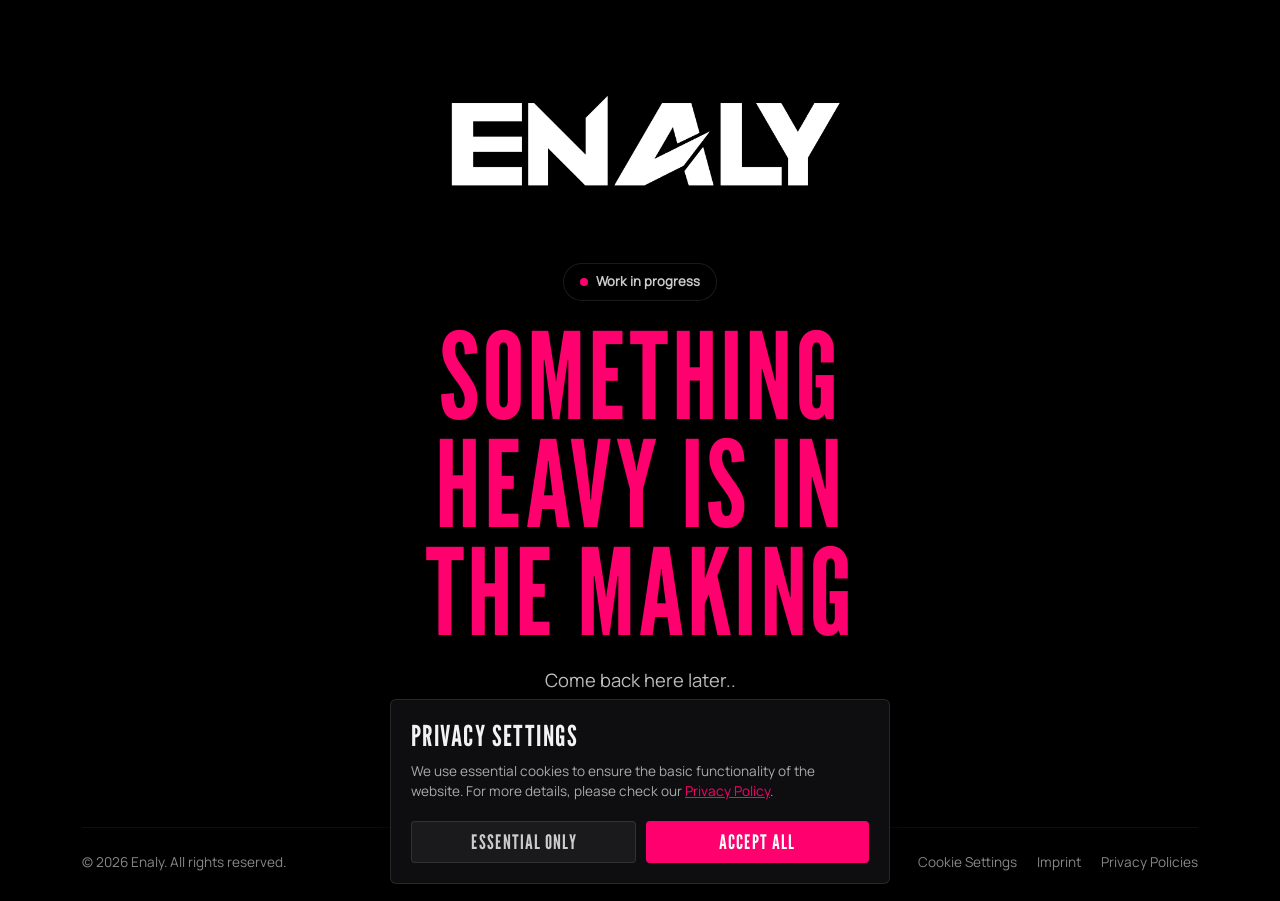
==== index.html @ 8e314418 "Add files via upload" ====
<!DOCTYPE html>
<html lang="en">
<head>
  <meta charset="UTF-8"/>
  <meta name="viewport" content="width=device-width, initial-scale=1.0, viewport-fit=cover"/>
  <title>Work in Progress · Enaly</title>
  <meta name="description" content="Official Website of Enaly. Drum & Bass DJ from Germany. Something heavy is in the making." />
  <meta name="robots" content="index, follow">
  <meta name="theme-color" content="#000000">

  <!-- Favicon (white lightning) -->
  <link rel="icon" href="data:image/svg+xml,<svg xmlns=%22http://www.w3.org/2000/svg%22 viewBox=%220 0 100 100%22><polygon points=%2260,0 15,55 45,55 35,100 85,45 55,45%22 fill=%22%23ffffff%22/></svg>">

  <!-- Open Graph & social previews -->
  <meta property="og:title" content="Enaly · Drum & Bass DJ" />
  <meta property="og:description" content="Something heavy is in the making." />
  <meta property="og:url" content="https://enaly.de" />
  <meta property="og:image" content="https://enaly.de/assets/about.jpg" />
  <meta property="og:type" content="website" />
  <meta property="og:site_name" content="Enaly" />
  <meta name="twitter:card" content="summary_large_image">

  <link rel="preload" href="fonts/league-gothic-v13-latin-regular.woff2" as="font" type="font/woff2" crossorigin>
  <link rel="preload" href="fonts/manrope-v20-latin-regular.woff2" as="font" type="font/woff2" crossorigin>

  <!-- Self-contained on purpose: works on PROD without css/enaly.css or js/site.js -->
  <style>
    @font-face { font-family: 'League Gothic'; font-style: normal; font-weight: 400; font-display: swap; src: url('fonts/league-gothic-v13-latin-regular.woff2') format('woff2'); }
    @font-face { font-family: 'Manrope'; font-style: normal; font-weight: 400; font-display: swap; src: url('fonts/manrope-v20-latin-regular.woff2') format('woff2'); }

    :root {
      --bg-primary: #000000;
      --bg-surface: #1A1A1A;
      --text-primary: #FFFFFF;
      --text-secondary: #888888;
      --text-muted: #CCCCCC;
      --pink: #FF006E;
      --glass-border: rgba(255, 255, 255, 0.10);
      --hairline: rgba(255, 255, 255, 0.06);
      --radius-pill: 9999px;
      --transition-fast: 200ms ease;
      --font-display: 'League Gothic', 'Arial Narrow', sans-serif;
      --font-body: 'Manrope', system-ui, sans-serif;
      --gutter: clamp(1rem, 4vw, 2rem);
    }

    *, *::before, *::after { box-sizing: border-box; margin: 0; padding: 0; }

    html { background: var(--bg-primary); -webkit-text-size-adjust: 100%; }
    body {
      min-height: 100svh;
      display: flex;
      flex-direction: column;
      background: var(--bg-primary);
      color: var(--text-primary);
      font-family: var(--font-body);
      line-height: 1.65;
      overflow-x: hidden;
      -webkit-font-smoothing: antialiased;
    }
    ::selection { background: var(--pink); color: #fff; }
    :focus-visible { outline: 2px solid var(--pink); outline-offset: 3px; border-radius: 6px; }

    /* Ambient glow, slowly breathing */
    .ambient {
      position: fixed;
      inset: 0;
      z-index: -1;
      pointer-events: none;
      background:
        radial-gradient(55vw 45vw at 50% 42%, rgba(255, 0, 110, 0.16), transparent 62%),
        radial-gradient(60vw 40vw at 100% 0%, rgba(255, 0, 110, 0.06), transparent 60%),
        var(--bg-primary);
      animation: breathe 7s ease-in-out infinite;
    }
    @keyframes breathe {
      0%, 100% { opacity: 0.75; }
      50% { opacity: 1; }
    }

    /* ---------- Main ---------- */
    .wip {
      flex: 1;
      display: grid;
      place-items: center;
      padding: clamp(3rem, 10vh, 6rem) var(--gutter) 2rem;
      text-align: center;
    }
    .wip-inner {
      display: flex;
      flex-direction: column;
      align-items: center;
      max-width: 820px;
    }

    .logo-img {
      width: clamp(200px, 42vw, 440px);
      height: auto;
      filter: brightness(0) invert(1);
      margin-bottom: clamp(2.5rem, 7vh, 4rem);
      animation: rise 1000ms 100ms cubic-bezier(.2,.7,.2,1) both;
    }

    .status {
      display: inline-flex;
      align-items: center;
      gap: 0.55rem;
      margin-bottom: 1.25rem;
      padding: 0.45rem 0.95rem;
      border-radius: var(--radius-pill);
      border: 1px solid var(--glass-border);
      background: rgba(0, 0, 0, 0.55);
      backdrop-filter: blur(12px);
      -webkit-backdrop-filter: blur(12px);
      font-size: 0.82rem;
      font-weight: 600;
      color: var(--text-muted);
      animation: rise 900ms 300ms cubic-bezier(.2,.7,.2,1) both;
    }
    .status .pulse {
      width: 8px; height: 8px; border-radius: 50%;
      background: var(--pink);
      animation: pulse 2s infinite;
    }

    h1 {
      font-family: var(--font-display);
      font-weight: 400;
      font-size: clamp(3.2rem, 10vw, 7.5rem);
      line-height: 0.9;
      letter-spacing: 0.02em;
      text-transform: uppercase;
      color: var(--pink);
      max-width: 12ch;
      animation: rise 1000ms 400ms cubic-bezier(.2,.7,.2,1) both;
    }

    .wip p {
      margin-top: 1.25rem;
      font-size: clamp(1rem, 1.6vw, 1.15rem);
      color: var(--text-muted);
      animation: rise 900ms 550ms cubic-bezier(.2,.7,.2,1) both;
    }

    .socials {
      display: flex;
      flex-wrap: wrap;
      justify-content: center;
      gap: 0.6rem;
      margin-top: clamp(2.25rem, 6vh, 3.25rem);
      animation: rise 900ms 700ms cubic-bezier(.2,.7,.2,1) both;
    }
    .social-icon-link {
      width: 48px;
      height: 48px;
      display: inline-flex;
      align-items: center;
      justify-content: center;
      border-radius: 50%;
      border: 1px solid var(--glass-border);
      background: rgba(255, 255, 255, 0.03);
      color: var(--text-primary);
      cursor: pointer;
      transition: color var(--transition-fast), border-color var(--transition-fast), background var(--transition-fast), transform var(--transition-fast);
    }
    .social-icon-link svg { width: 19px; height: 19px; fill: currentColor; }
    .social-icon-link:hover {
      color: #fff;
      background: var(--pink);
      border-color: var(--pink);
      transform: translateY(-2px);
    }

    @keyframes rise {
      from { opacity: 0; transform: translateY(20px); }
      to { opacity: 1; transform: none; }
    }
    @keyframes pulse {
      0% { box-shadow: 0 0 0 0 rgba(255, 0, 110, 0.6); }
      70% { box-shadow: 0 0 0 10px rgba(255, 0, 110, 0); }
      100% { box-shadow: 0 0 0 0 rgba(255, 0, 110, 0); }
    }

    /* ---------- Footer ---------- */
    .site-footer {
      width: 100%;
      max-width: 1180px;
      margin: 0 auto;
      padding: 0 var(--gutter) 1.5rem;
    }
    .footer-bottom {
      display: flex;
      align-items: center;
      justify-content: space-between;
      gap: 1rem;
      flex-wrap: wrap;
      padding-top: 1.25rem;
      border-top: 1px solid var(--hairline);
      font-size: 0.85rem;
      line-height: 1.5;
      color: var(--text-secondary);
    }
    .footer-legal { display: flex; align-items: center; gap: 0.35rem 1.25rem; flex-wrap: wrap; list-style: none; }
    .footer-legal li { display: flex; align-items: center; }
    .footer-legal a {
      display: inline-flex;
      align-items: center;
      padding: 0.25rem 0;
      font-size: 0.85rem;
      line-height: 1.5;
      color: var(--text-secondary);
      text-decoration: none;
      cursor: pointer;
      transition: color var(--transition-fast);
    }
    .footer-legal a:hover { color: var(--pink); }

    @media (max-width: 640px) {
      .footer-bottom { flex-direction: column; text-align: center; }
      .footer-legal { justify-content: center; }
    }

    @media (prefers-reduced-motion: reduce) {
      *, *::before, *::after { animation: none !important; transition-duration: 0.01ms !important; }
    }
  </style>
</head>
<body>
  <div class="ambient" aria-hidden="true"></div>

  <main class="wip">
    <div class="wip-inner">
      <img src="assets/logo.png" alt="Enaly Logo" class="logo-img">

      <span class="status"><span class="pulse" aria-hidden="true"></span>Work in progress</span>
      <h1>Something heavy is in the making</h1>
      <p>Come back here later..</p>

      <nav class="socials" aria-label="Social media">
            <a href="https://www.instagram.com/enaly" target="_blank" rel="noopener noreferrer" class="social-icon-link" aria-label="Instagram">
              <svg viewBox="0 0 24 24" aria-hidden="true"><path d="M12 2.163c3.204 0 3.584.012 4.85.07 3.252.148 4.771 1.691 4.919 4.919.058 1.265.069 1.645.069 4.849 0 3.205-.012 3.584-.069 4.849-.149 3.225-1.664 4.771-4.919 4.919-1.266.058-1.644.07-4.85.07-3.204 0-3.584-.012-4.849-.07-3.26-.149-4.771-1.699-4.919-4.92-.058-1.265-.07-1.644-.07-4.849 0-3.204.013-3.583.07-4.849.149-3.227 1.664-4.771 4.919-4.919 1.266-.067 1.645-.069 4.849-.069zm0-2.163c-3.259 0-3.667.014-4.947.072-4.358.2-6.78 2.618-6.98 6.98-.059 1.281-.073 1.689-.073 4.948 0 3.259.014 3.668.072 4.948.2 4.358 2.618 6.78 6.98 6.98 1.281.058 1.689.072 4.948.072 3.259 0 3.668-.014 4.948-.072 4.354-.2 6.782-2.618 6.979-6.98.059-1.28.073-1.689.073-4.948 0-3.259-.014-3.667-.072-4.947-.196-4.354-2.617-6.78-6.979-6.98-1.281-.059-1.69-.073-4.949-.073zm0 5.838c-3.403 0-6.162 2.759-6.162 6.162s2.759 6.163 6.162 6.163 6.162-2.759 6.162-6.163c0-3.403-2.759-6.162-6.162-6.162zm0 10.162c-2.209 0-4-1.79-4-4 0-2.209 1.791-4 4-4s4 1.791 4 4c0 2.21-1.791 4-4 4zm6.406-11.845c-.796 0-1.441.645-1.441 1.44s.645 1.44 1.441 1.44c.795 0 1.439-.645 1.439-1.44s-.644-1.44-1.439-1.44z"/></svg>
            </a>
            <a href="https://www.soundcloud.com/enaly_dnb" target="_blank" rel="noopener noreferrer" class="social-icon-link" aria-label="SoundCloud">
              <svg viewBox="0 0 24 24" aria-hidden="true"><path d="M23.999 14.165c-.052 1.796-1.612 3.169-3.4 3.169h-8.18a.68.68 0 0 1-.675-.683V7.862a.747.747 0 0 1 .452-.724s.75-.513 2.333-.513a5.364 5.364 0 0 1 2.763.755 5.433 5.433 0 0 1 2.57 3.54c.282-.08.574-.121.868-.12.884 0 1.73.358 2.347.992s.948 1.49.922 2.373ZM10.721 8.421c.247 2.98.427 5.697 0 8.672a.264.264 0 0 1-.53 0c-.395-2.946-.22-5.718 0-8.672a.264.264 0 0 1 .53 0ZM9.072 9.448c.285 2.659.37 4.986-.006 7.655a.277.277 0 0 1-.55 0c-.331-2.63-.256-5.02 0-7.655a.277.277 0 0 1 .556 0Zm-1.663-.257c.27 2.726.39 5.171 0 7.904a.266.266 0 0 1-.532 0c-.38-2.69-.257-5.21 0-7.904a.266.266 0 0 1 .532 0Zm-1.647.77a26.108 26.108 0 0 1-.008 7.147.272.272 0 0 1-.542 0 27.955 27.955 0 0 1 0-7.147.275.275 0 0 1 .55 0Zm-1.67 1.769c.421 1.865.228 3.5-.029 5.388a.257.257 0 0 1-.514 0c-.21-1.858-.398-3.549 0-5.389a.272.272 0 0 1 .543 0Zm-1.655-.273c.388 1.897.26 3.508-.01 5.412-.026.28-.514.283-.54 0-.244-1.878-.347-3.54-.01-5.412a.283.283 0 0 1 .56 0Zm-1.668.911c.4 1.268.257 2.292-.026 3.572a.257.257 0 0 1-.514 0c-.241-1.262-.354-2.312-.023-3.572a.283.283 0 0 1 .563 0Z"/></svg>
            </a>
            <a href="https://www.tiktok.com/@enaly.dnb" target="_blank" rel="noopener noreferrer" class="social-icon-link" aria-label="TikTok">
              <svg viewBox="0 0 24 24" aria-hidden="true"><path d="M12.525.02c1.31-.02 2.61-.01 3.91-.02.08 1.53.63 3.09 1.75 4.17 1.12 1.11 2.7 1.62 4.24 1.79v4.03c-1.44-.05-2.89-.35-4.2-.97-.57-.26-1.1-.59-1.62-.93-.01 2.92.01 5.84-.02 8.75-.08 1.4-.54 2.79-1.35 3.94-1.31 1.92-3.58 3.17-5.91 3.21-1.43.08-2.86-.31-4.08-1.03-2.02-1.19-3.44-3.37-3.65-5.71-.02-.5-.03-1-.01-1.49.18-1.9 1.12-3.72 2.58-4.96 1.66-1.44 3.98-2.13 6.15-1.72.02 1.48-.04 2.96-.04 4.44-.99-.32-2.15-.23-3.02.37-.82.57-1.31 1.56-1.28 2.56.02.82.43 1.61 1.11 2.08.82.58 1.92.73 2.87.42.92-.29 1.67-.99 1.98-1.91.13-.42.18-.87.18-1.31-.02-3.7-.01-7.4-.01-11.1z"/></svg>
            </a>
            <a href="https://www.youtube.com/@enalymusic" target="_blank" rel="noopener noreferrer" class="social-icon-link" aria-label="YouTube">
              <svg viewBox="0 0 24 24" aria-hidden="true"><path d="M23.498 6.186a3.016 3.016 0 0 0-2.122-2.136C19.505 3.545 12 3.545 12 3.545s-7.505 0-9.377.505A3.017 3.017 0 0 0 .502 6.186C0 8.07 0 12 0 12s0 3.93.502 5.814a3.016 3.016 0 0 0 2.122 2.136c1.871.505 9.376.505 9.376.505s7.505 0 9.377-.505a3.015 3.015 0 0 0 2.122-2.136C24 15.93 24 12 24 12s0-3.93-.502-5.814zM9.545 15.568V8.432L15.818 12l-6.273 3.568z"/></svg>
            </a>
            <a href="https://www.facebook.com/enalydnb" target="_blank" rel="noopener noreferrer" class="social-icon-link" aria-label="Facebook">
              <svg viewBox="0 0 24 24" aria-hidden="true"><path d="M24 12.073c0-6.627-5.373-12-12-12s-12 5.373-12 12c0 5.99 4.388 10.954 10.125 11.854v-8.385H7.078v-3.47h3.047V9.43c0-3.007 1.792-4.669 4.533-4.669 1.312 0 2.686.235 2.686.235v2.953H15.83c-1.491 0-1.956.925-1.956 1.874v2.25h3.328l-.532 3.47h-2.796v8.385C19.612 23.027 24 18.062 24 12.073z"/></svg>
            </a>
          </nav>
    </div>
  </main>

  <footer class="site-footer">
    <div class="footer-bottom">
      <p>© 2026 Enaly. All rights reserved.</p>
      <ul class="footer-legal">
        <li><a href="#" role="button" data-cookie-settings>Cookie Settings</a></li>
        <li><a href="imprint">Imprint</a></li>
        <li><a href="privacy-policies">Privacy Policies</a></li>
      </ul>
    </div>
  </footer>

  <script src="js/cookie-banner.js"></script>
  <script>
    // Cookie settings link (reopens the consent banner)
    document.querySelector('[data-cookie-settings]').addEventListener('click', function (e) {
      e.preventDefault();
      if (window.reopenCookieBanner) window.reopenCookieBanner();
    });
  </script>
</body>
</html>
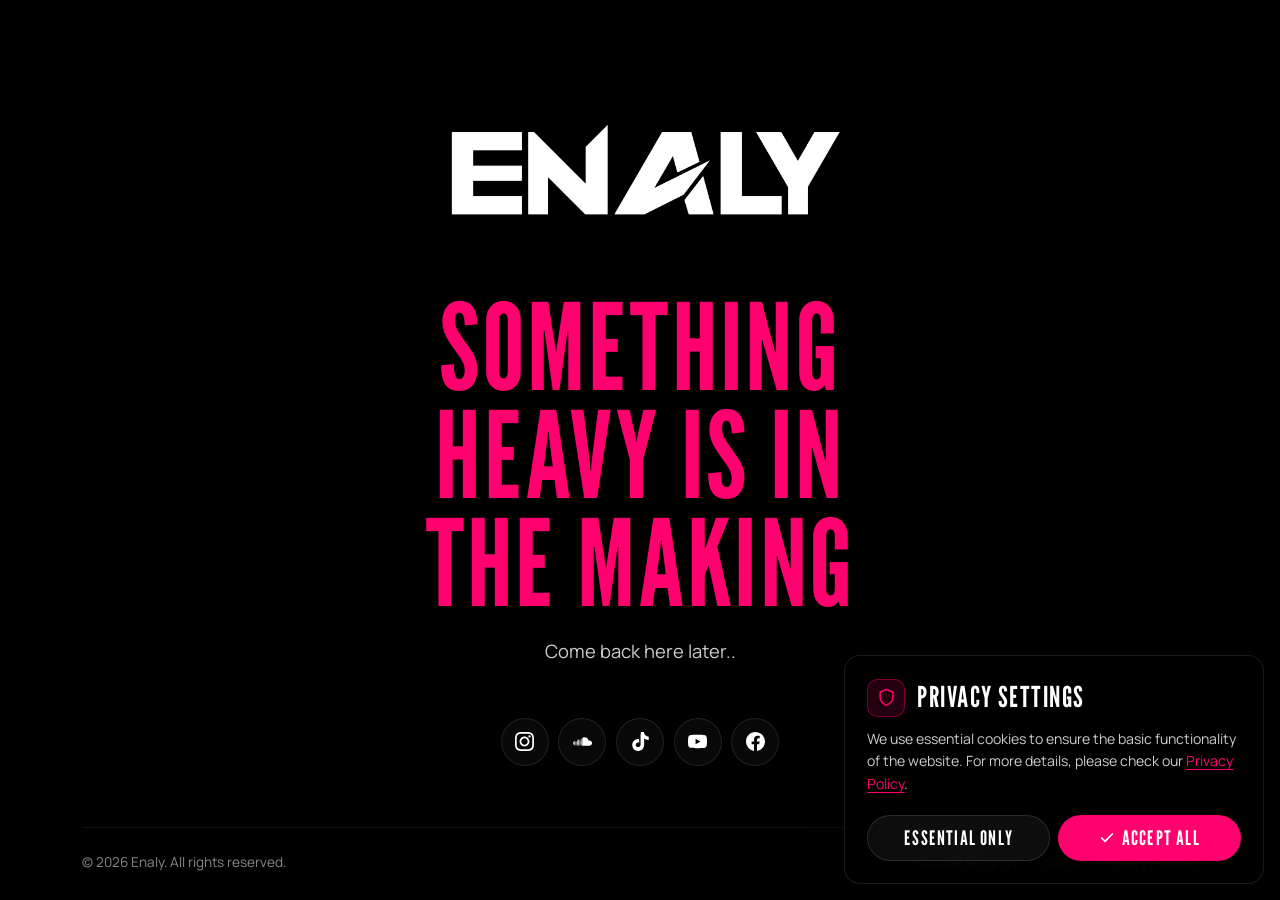
==== commit 018b9e5d: "Update index.html" ====
--- a/index.html
+++ b/index.html
@@ -232,7 +232,6 @@
     <div class="wip-inner">
       <img src="assets/logo.png" alt="Enaly Logo" class="logo-img">
 
-      <span class="status"><span class="pulse" aria-hidden="true"></span>Work in progress</span>
       <h1>Something heavy is in the making</h1>
       <p>Come back here later..</p>
 
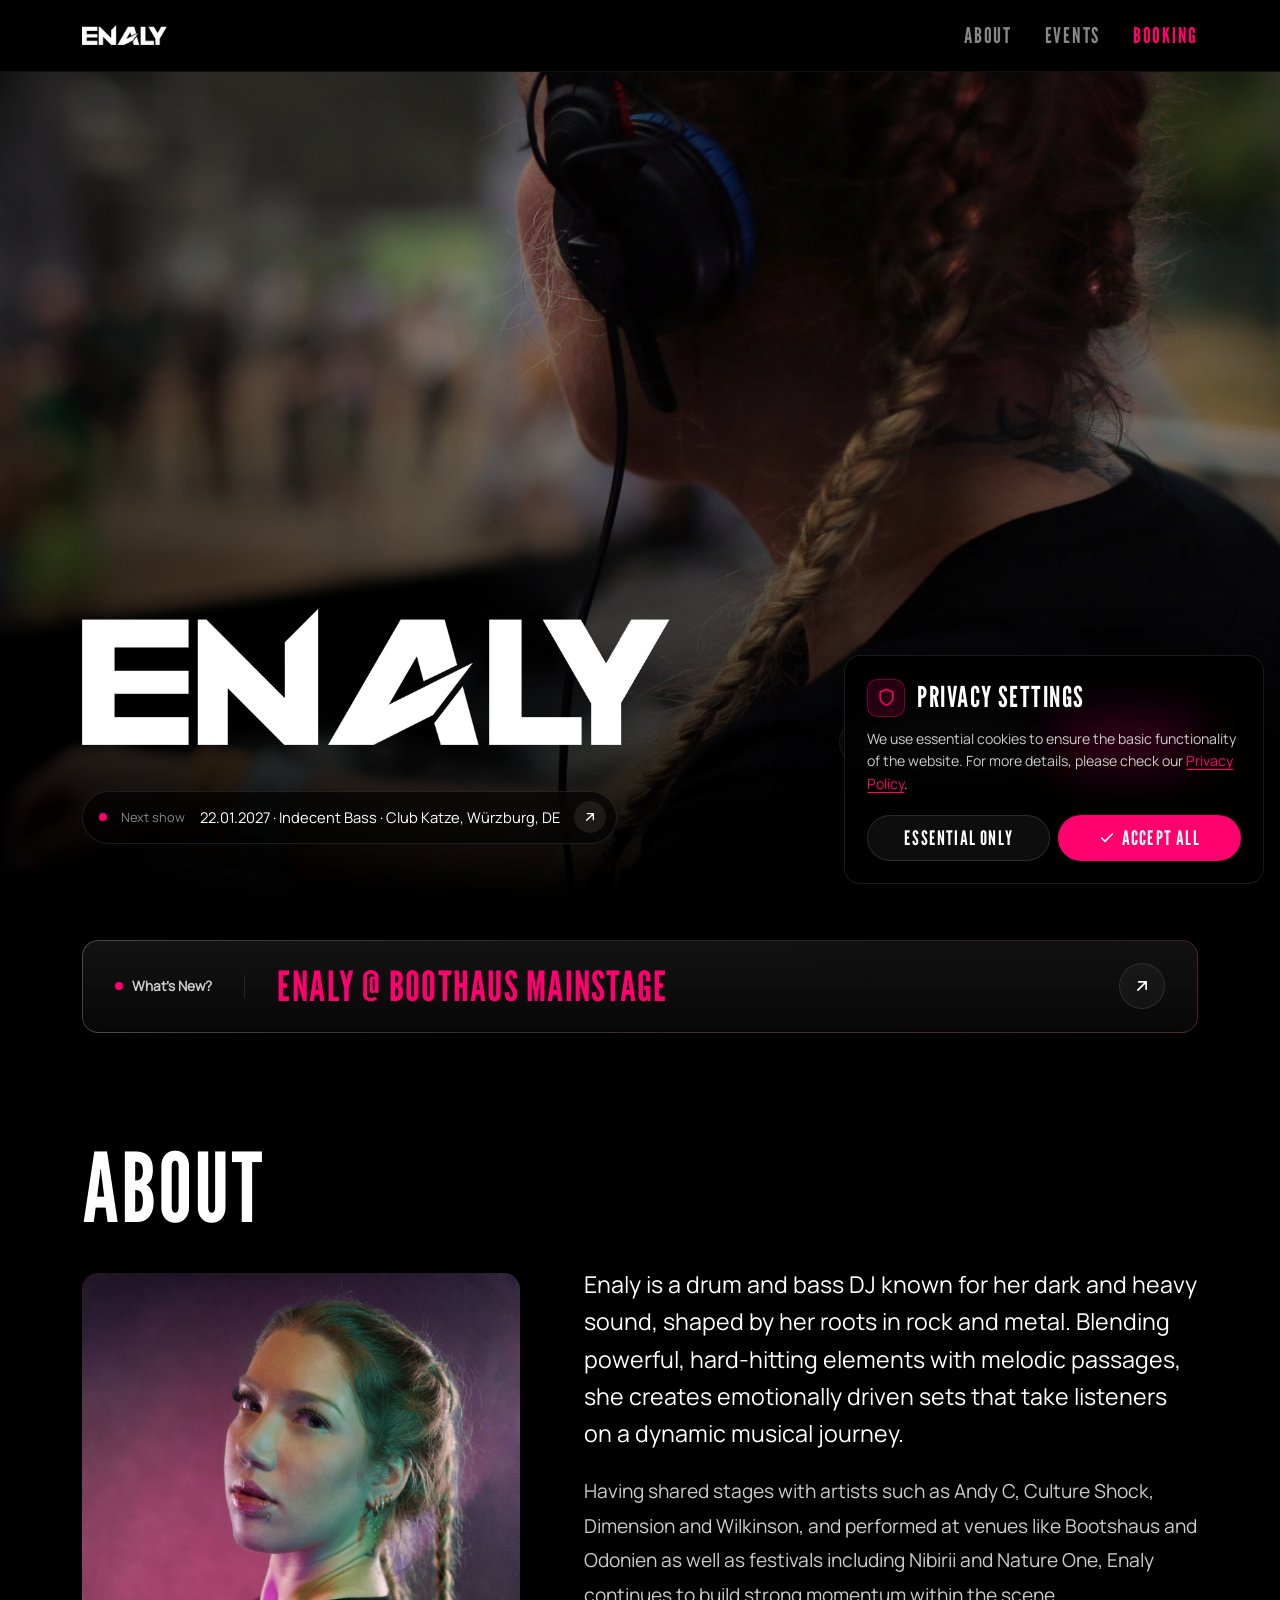
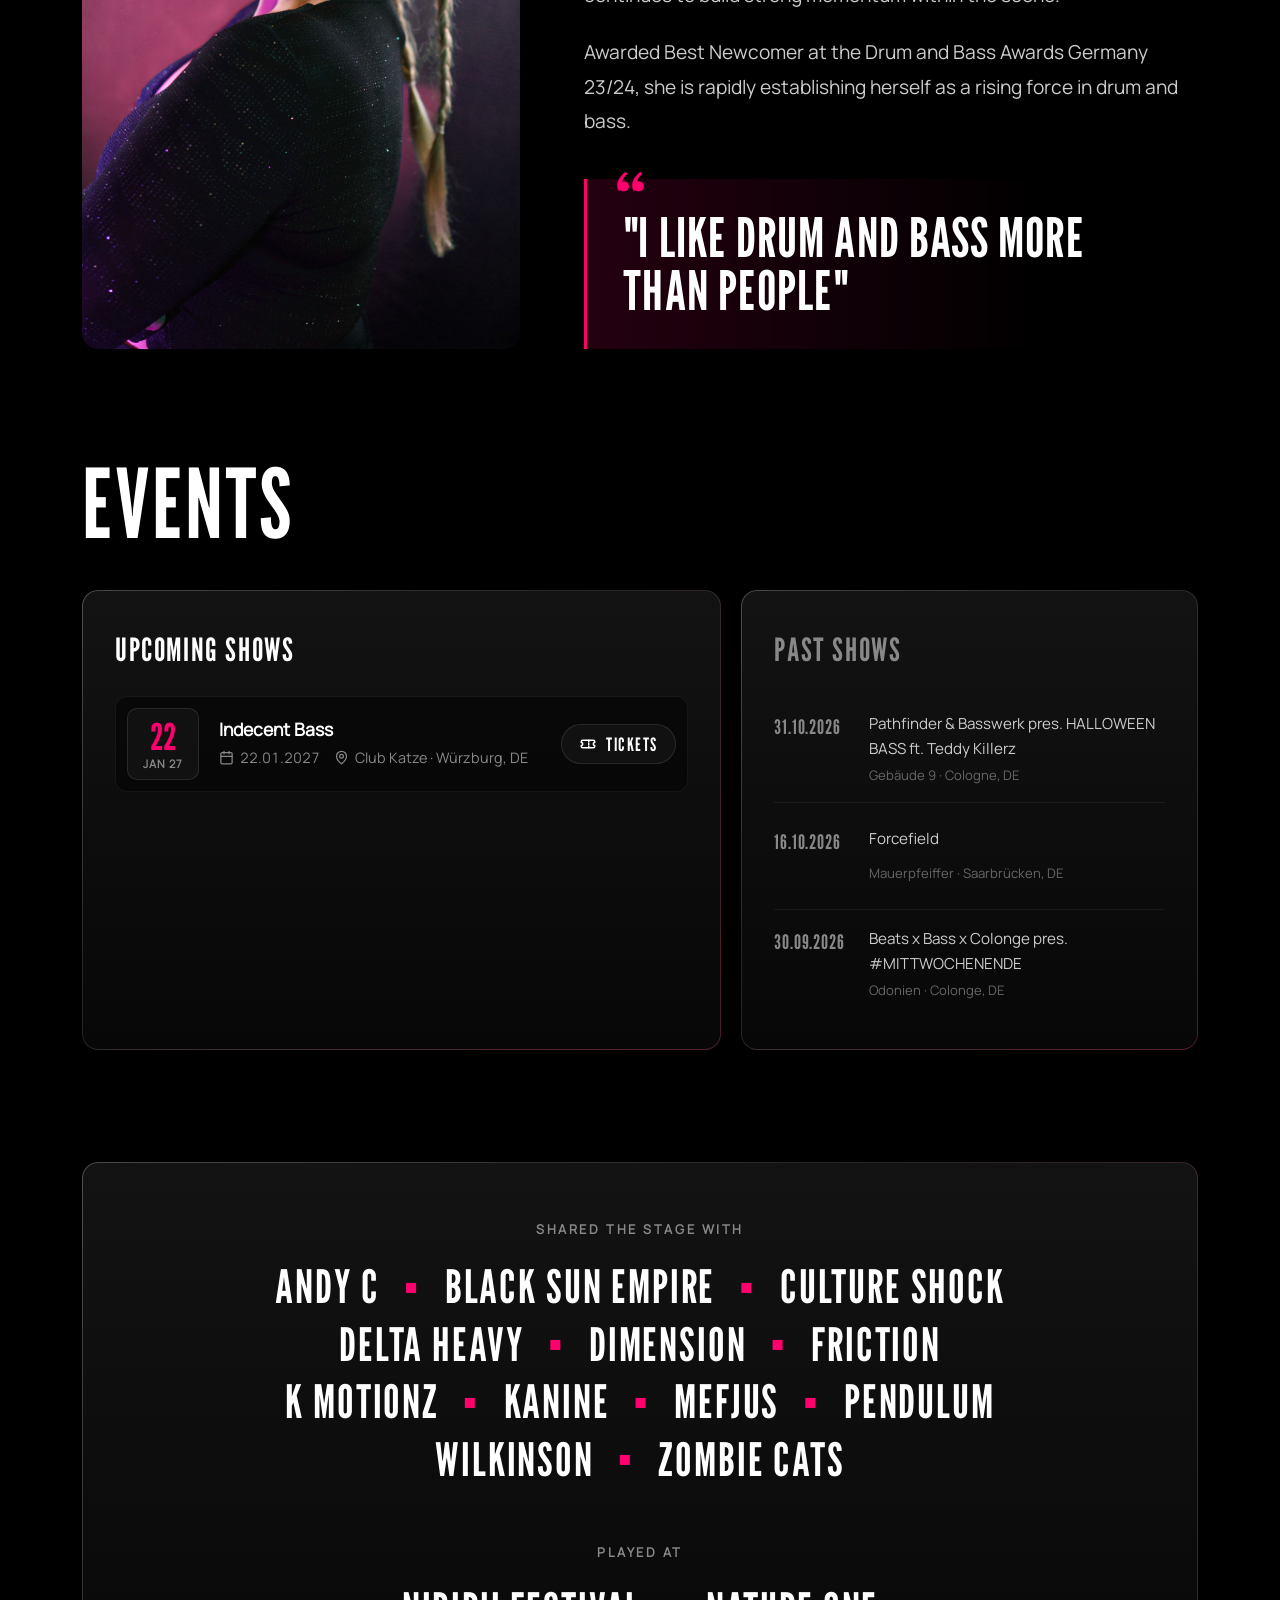
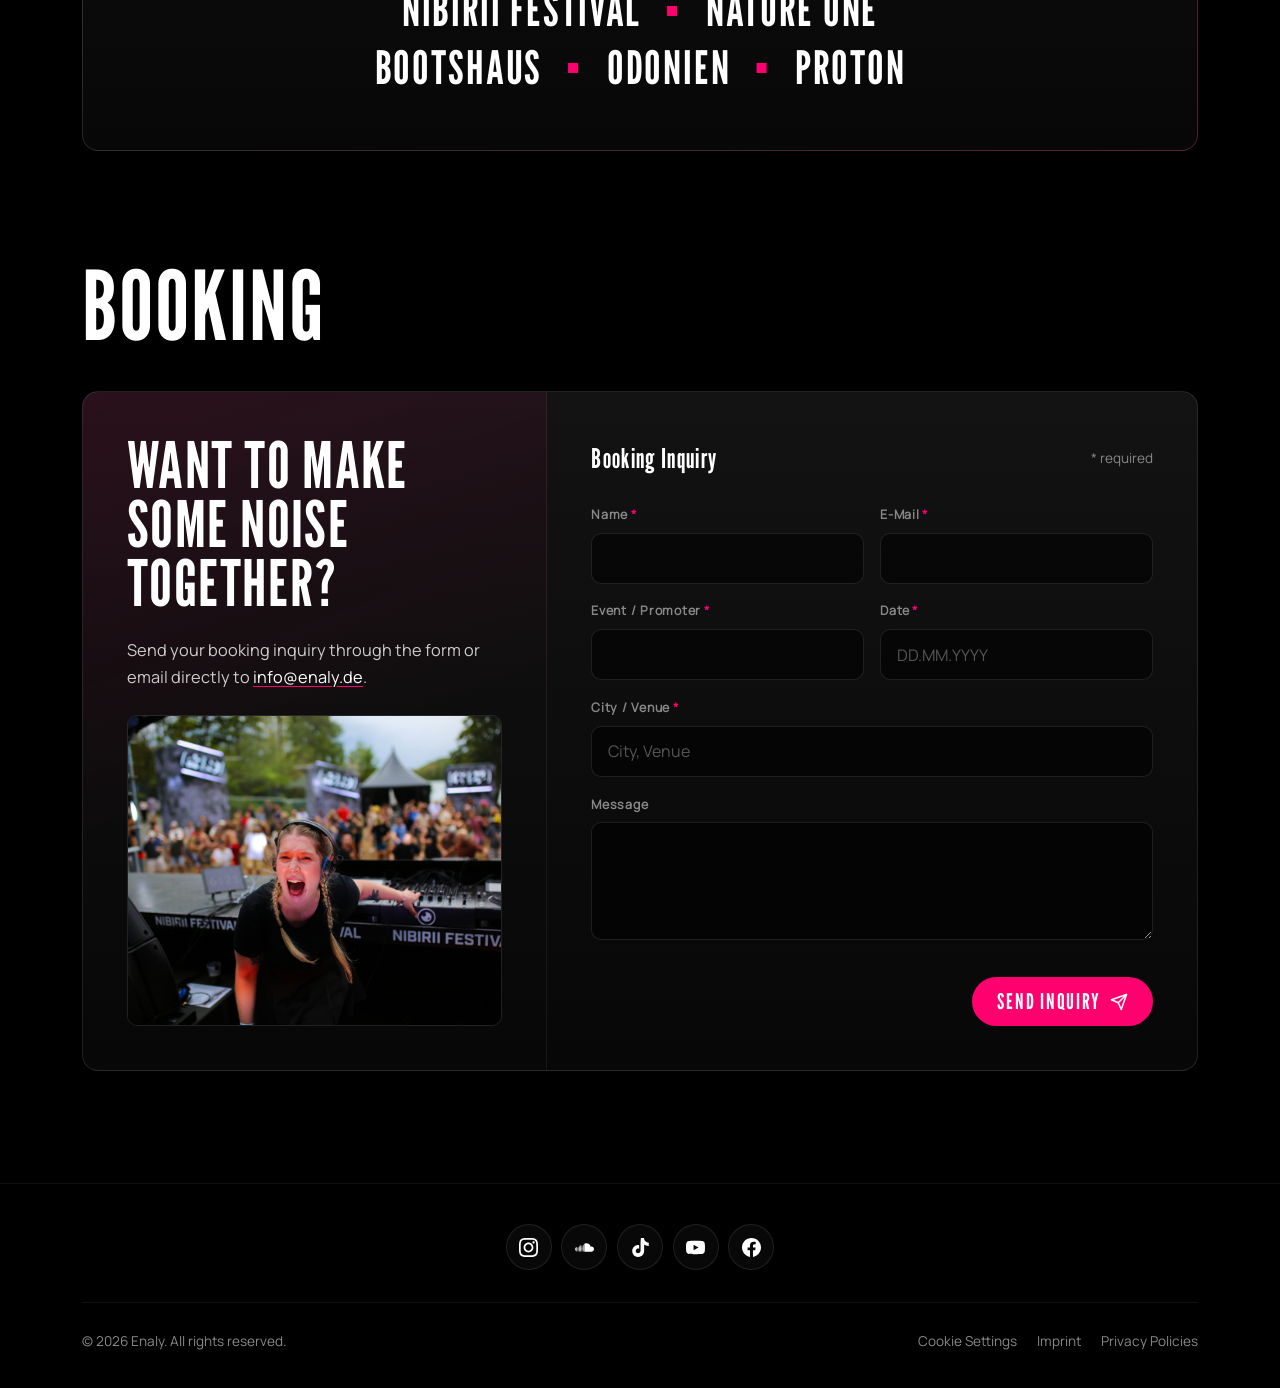
==== commit d40a11a5: "Sync from website-dev" ====
--- a/index.html
+++ b/index.html
@@ -1,241 +1,930 @@
 <!DOCTYPE html>
+<!--
+  Enaly · enaly.de
+  Design & development: Florian Miltz (FLOWZ) · https://iamflowz.de
+-->
 <html lang="en">
 <head>
   <meta charset="UTF-8"/>
   <meta name="viewport" content="width=device-width, initial-scale=1.0, viewport-fit=cover"/>
-  <title>Work in Progress · Enaly</title>
-  <meta name="description" content="Official Website of Enaly. Drum & Bass DJ from Germany. Something heavy is in the making." />
-  <meta name="robots" content="index, follow">
-  <meta name="theme-color" content="#000000">
+  <meta name="author" content="Florian Miltz (FLOWZ)">
+  <link rel="author" href="/humans.txt">
+
+  <title>Enaly · Drum & Bass DJ</title>
+  <meta name="description" content="Official Website of Enaly. Drum & Bass DJ from Germany." />
+  <meta name="theme-color" content="#000000" />
+  <link rel="canonical" href="https://enaly.de/" />
 
   <!-- Favicon (white lightning) -->
-  <link rel="icon" href="data:image/svg+xml,<svg xmlns=%22http://www.w3.org/2000/svg%22 viewBox=%220 0 100 100%22><polygon points=%2260,0 15,55 45,55 35,100 85,45 55,45%22 fill=%22%23ffffff%22/></svg>">
+  <link rel="icon" href="/favicon.ico" sizes="any">
+  <link rel="icon" href="/favicon.svg" type="image/svg+xml">
+  <link rel="apple-touch-icon" href="/apple-touch-icon.png">
+  <link rel="manifest" href="/site.webmanifest">
 
   <!-- Open Graph & social previews -->
   <meta property="og:title" content="Enaly · Drum & Bass DJ" />
-  <meta property="og:description" content="Something heavy is in the making." />
+  <meta property="og:description" content="Official Website of Enaly. Dark & Heavy Drum & Bass DJ." />
   <meta property="og:url" content="https://enaly.de" />
-  <meta property="og:image" content="https://enaly.de/assets/about.jpg" />
+  <meta property="og:image" content="https://enaly.de/assets/og-image.jpg" />
+  <meta property="og:image:width" content="1200" />
+  <meta property="og:image:height" content="630" />
+  <meta property="og:image:alt" content="Enaly · Drum &amp; Bass DJ" />
   <meta property="og:type" content="website" />
   <meta property="og:site_name" content="Enaly" />
+
   <meta name="twitter:card" content="summary_large_image">
-
+  <meta name="twitter:title" content="Enaly · Drum & Bass DJ">
+  <meta name="twitter:description" content="Official Website of Enaly. Dark & Heavy Drum & Bass DJ.">
+  <meta name="twitter:image" content="https://enaly.de/assets/og-image.jpg">
+
+  <!-- Preload brand fonts -->
   <link rel="preload" href="fonts/league-gothic-v13-latin-regular.woff2" as="font" type="font/woff2" crossorigin>
   <link rel="preload" href="fonts/manrope-v20-latin-regular.woff2" as="font" type="font/woff2" crossorigin>
 
-  <!-- Self-contained on purpose: works on PROD without css/enaly.css or js/site.js -->
+  <!-- Cloudflare Turnstile (spam protection) is loaded by js/booking-form.js only when someone uses the form -->
+
+  <!-- Structured data -->
+  <script type="application/ld+json">
+  {
+    "@context": "https://schema.org",
+    "@type": "MusicGroup",
+    "name": "Enaly",
+    "url": "https://enaly.de",
+    "image": "https://enaly.de/assets/seo.jpg",
+    "genre": ["Drum & Bass", "Neurofunk", "Heavy D&B"],
+    "sameAs": [
+      "https://www.instagram.com/enaly",
+      "https://www.soundcloud.com/enaly_dnb",
+      "https://www.tiktok.com/@enaly.dnb",
+      "https://www.youtube.com/@enalymusic",
+      "https://www.facebook.com/enalydnb"
+    ]
+  }
+  </script>
+
+  <link rel="stylesheet" href="css/enaly.css?v=20261106a">
+
+
+  <!-- Start loading content.json right away: it says which images to show,
+       so no old/default picture flashes up before the chosen one -->
+  <script>
+    window.enalyContent = fetch('data/content.json?t=' + Date.now(), { cache: 'no-store' })
+      .then(function (r) { return r.ok ? r.json() : null; })
+      .catch(function () { return null; });
+  </script>
+
   <style>
-    @font-face { font-family: 'League Gothic'; font-style: normal; font-weight: 400; font-display: swap; src: url('fonts/league-gothic-v13-latin-regular.woff2') format('woff2'); }
-    @font-face { font-family: 'Manrope'; font-style: normal; font-weight: 400; font-display: swap; src: url('fonts/manrope-v20-latin-regular.woff2') format('woff2'); }
-
-    :root {
-      --bg-primary: #000000;
-      --bg-surface: #1A1A1A;
-      --text-primary: #FFFFFF;
-      --text-secondary: #888888;
-      --text-muted: #CCCCCC;
-      --pink: #FF006E;
-      --glass-border: rgba(255, 255, 255, 0.10);
-      --hairline: rgba(255, 255, 255, 0.06);
-      --radius-pill: 9999px;
-      --transition-fast: 200ms ease;
-      --font-display: 'League Gothic', 'Arial Narrow', sans-serif;
-      --font-body: 'Manrope', system-ui, sans-serif;
-      --gutter: clamp(1rem, 4vw, 2rem);
-    }
-
-    *, *::before, *::after { box-sizing: border-box; margin: 0; padding: 0; }
-
-    html { background: var(--bg-primary); -webkit-text-size-adjust: 100%; }
-    body {
-      min-height: 100svh;
+
+    /* images chosen in the admin dashboard: invisible until the right picture has loaded */
+    img[data-dynamic] { opacity: 0; transition: opacity 0.5s ease; }
+    img[data-dynamic].is-loaded { opacity: 1; }
+    /* ==================== HOME · page layout ==================== */
+    section[id] { scroll-margin-top: calc(var(--nav-h) + 1.5rem); }
+
+    .section { padding: clamp(4rem, 9vw, 7rem) 0 0; }
+
+    .section-head {
       display: flex;
-      flex-direction: column;
-      background: var(--bg-primary);
-      color: var(--text-primary);
-      font-family: var(--font-body);
-      line-height: 1.65;
-      overflow-x: hidden;
-      -webkit-font-smoothing: antialiased;
-    }
-    ::selection { background: var(--pink); color: #fff; }
-    :focus-visible { outline: 2px solid var(--pink); outline-offset: 3px; border-radius: 6px; }
-
-    /* Ambient glow, slowly breathing */
-    .ambient {
-      position: fixed;
+      align-items: flex-end;
+      justify-content: space-between;
+      gap: 1.5rem;
+      flex-wrap: wrap;
+      margin-bottom: clamp(1.75rem, 4vw, 2.75rem);
+    }
+    .section-heading {
+      font-family: var(--font-display);
+      font-weight: 400;
+      font-size: clamp(3.2rem, 8vw, 6rem);
+      line-height: 0.88;
+      letter-spacing: 0.02em;
+      text-transform: uppercase;
+    }
+    /* ---------- HERO ---------- */
+    .hero {
+      position: relative;
+      min-height: min(100svh, 920px);
+      display: flex;
+      align-items: flex-end;
+      overflow: hidden;
+      isolation: isolate;
+    }
+    .hero-media {
+      position: absolute;
+      inset: 0;
+      z-index: -2;
+    }
+    .hero-media picture { display: block; width: 100%; height: 100%; }
+    .hero-media img {
+      width: 100%;
+      height: 100%;
+      object-fit: cover;
+      object-position: center 35%;
+      transform: scale(1.04);
+      animation: heroIn 1.6s cubic-bezier(.2,.7,.2,1) both;
+    }
+    .hero::after {
+      content: "";
+      position: absolute;
       inset: 0;
       z-index: -1;
-      pointer-events: none;
       background:
-        radial-gradient(55vw 45vw at 50% 42%, rgba(255, 0, 110, 0.16), transparent 62%),
-        radial-gradient(60vw 40vw at 100% 0%, rgba(255, 0, 110, 0.06), transparent 60%),
-        var(--bg-primary);
-      animation: breathe 7s ease-in-out infinite;
-    }
-    @keyframes breathe {
-      0%, 100% { opacity: 0.75; }
-      50% { opacity: 1; }
-    }
-
-    /* ---------- Main ---------- */
-    .wip {
-      flex: 1;
-      display: grid;
-      place-items: center;
-      padding: clamp(3rem, 10vh, 6rem) var(--gutter) 2rem;
-      text-align: center;
-    }
-    .wip-inner {
+        linear-gradient(180deg, rgba(0,0,0,0.55) 0%, rgba(0,0,0,0.05) 30%, rgba(0,0,0,0.35) 60%, #000 100%),
+        linear-gradient(90deg, rgba(0,0,0,0.55) 0%, transparent 55%);
+    }
+    @keyframes heroIn {
+      from { transform: scale(1.12); }
+      to   { transform: scale(1.04); }
+    }
+
+    .hero-inner {
+      width: 100%;
+      padding-top: calc(var(--nav-h) + 3rem);
+      padding-bottom: clamp(2rem, 5vw, 3.5rem);
+    }
+
+    .hero-bottom {
       display: flex;
-      flex-direction: column;
-      align-items: center;
-      max-width: 820px;
-    }
-
-    .logo-img {
-      width: clamp(200px, 42vw, 440px);
+      align-items: flex-end;
+      justify-content: space-between;
+      gap: 1.5rem 2rem;
+      flex-wrap: wrap;
+    }
+    .hero-logo { margin: 0; line-height: 0; animation: rise 1100ms 150ms cubic-bezier(.2,.7,.2,1) both; }
+    .hero-logo img {
+      width: clamp(220px, 52vw, 720px);
       height: auto;
       filter: brightness(0) invert(1);
-      margin-bottom: clamp(2.5rem, 7vh, 4rem);
-      animation: rise 1000ms 100ms cubic-bezier(.2,.7,.2,1) both;
-    }
-
-    .status {
+    }
+    .hero-actions { animation: rise 900ms 400ms cubic-bezier(.2,.7,.2,1) both; }
+    .hero-actions { display: flex; gap: 0.6rem; flex-wrap: wrap; }
+
+    .next-show {
+      display: none;
+      margin-top: 1.5rem;
+      align-items: center;
+      gap: 0.9rem;
+      padding: 0.6rem 0.6rem 0.6rem 1rem;
+      border-radius: var(--radius-pill);
+      background: rgba(0,0,0,0.6);
+      border: 1px solid var(--glass-border);
+      backdrop-filter: blur(16px);
+      -webkit-backdrop-filter: blur(16px);
+      text-decoration: none;
+      max-width: 100%;
+      cursor: pointer;
+      transition: border-color var(--transition-fast), background var(--transition-fast);
+    }
+    .next-show.is-ready { display: inline-flex; }
+    .next-show:hover { border-color: var(--pink-line); background: rgba(0,0,0,0.8); }
+    .next-show .pulse {
+      width: 8px; height: 8px; border-radius: 50%;
+      background: var(--pink);
+      box-shadow: 0 0 0 0 rgba(255,0,110,0.6);
+      animation: pulse 2s infinite;
+      flex-shrink: 0;
+    }
+    .next-show .ns-label { font-size: 0.8rem; color: var(--text-secondary); white-space: nowrap; }
+    .next-show .ns-text {
+      font-size: 0.92rem;
+      color: var(--text-primary);
+      white-space: nowrap;
+      overflow: hidden;
+      text-overflow: ellipsis;
+      min-width: 0;
+    }
+    .next-show .ns-arrow {
+      width: 32px; height: 32px; border-radius: 50%;
+      display: inline-flex; align-items: center; justify-content: center;
+      background: rgba(255,255,255,0.08);
+      flex-shrink: 0;
+    }
+    .next-show .ns-arrow svg { width: 16px; height: 16px; }
+    @keyframes pulse {
+      0% { box-shadow: 0 0 0 0 rgba(255,0,110,0.6); }
+      70% { box-shadow: 0 0 0 10px rgba(255,0,110,0); }
+      100% { box-shadow: 0 0 0 0 rgba(255,0,110,0); }
+    }
+    @keyframes rise {
+      from { opacity: 0; transform: translateY(24px); }
+      to   { opacity: 1; transform: none; }
+    }
+
+    /* ---------- WHAT'S NEW ---------- */
+    .whats-new-wrap { margin-top: clamp(1.5rem, 4vw, 2.5rem); }
+    .whats-new {
+      display: grid;
+      grid-template-columns: auto minmax(0, 1fr) auto;
+      align-items: center;
+      gap: clamp(0.9rem, 3vw, 2rem);
+      padding: clamp(1rem, 2.5vw, 1.4rem) clamp(1.1rem, 3vw, 2rem);
+      text-decoration: none;
+      transition: border-color var(--transition-fast), background var(--transition-fast), transform var(--transition-fast);
+    }
+    a.whats-new { cursor: pointer; }
+    a.whats-new:hover { transform: translateY(-2px); }
+    a.whats-new:hover .wn-arrow { background: var(--pink); color: #fff; border-color: var(--pink); }
+    .wn-label {
       display: inline-flex;
       align-items: center;
       gap: 0.55rem;
-      margin-bottom: 1.25rem;
-      padding: 0.45rem 0.95rem;
-      border-radius: var(--radius-pill);
-      border: 1px solid var(--glass-border);
-      background: rgba(0, 0, 0, 0.55);
-      backdrop-filter: blur(12px);
-      -webkit-backdrop-filter: blur(12px);
-      font-size: 0.82rem;
+      font-size: 0.85rem;
       font-weight: 600;
       color: var(--text-muted);
-      animation: rise 900ms 300ms cubic-bezier(.2,.7,.2,1) both;
-    }
-    .status .pulse {
+      white-space: nowrap;
+      padding-right: clamp(0.9rem, 3vw, 2rem);
+      border-right: 1px solid var(--glass-border);
+    }
+    .wn-label .pulse {
       width: 8px; height: 8px; border-radius: 50%;
       background: var(--pink);
       animation: pulse 2s infinite;
     }
-
-    h1 {
+    .wn-headline {
       font-family: var(--font-display);
       font-weight: 400;
-      font-size: clamp(3.2rem, 10vw, 7.5rem);
-      line-height: 0.9;
+      font-size: clamp(1.7rem, 3.4vw, 2.6rem);
+      line-height: 1;
+      letter-spacing: 0.03em;
+      text-transform: uppercase;
+      color: var(--pink);
+      overflow-wrap: anywhere;
+    }
+    .wn-arrow {
+      width: 46px; height: 46px; border-radius: 50%;
+      display: inline-flex; align-items: center; justify-content: center;
+      border: 1px solid var(--glass-border);
+      background: rgba(255,255,255,0.04);
+      color: var(--text-primary);
+      transition: background var(--transition-fast), color var(--transition-fast), border-color var(--transition-fast);
+    }
+    .wn-arrow svg { width: 20px; height: 20px; }
+    @media (max-width: 600px) {
+      .whats-new { grid-template-columns: minmax(0, 1fr) auto; }
+      .wn-label { grid-column: 1 / -1; border-right: none; padding-right: 0; }
+      .wn-arrow { width: 40px; height: 40px; }
+    }
+
+    /* ---------- Ticket status (doorsale / sold out) ---------- */
+    .ticket-cell { display: flex; gap: 0.5rem; flex-wrap: wrap; justify-content: flex-end; }
+    .btn.is-static { cursor: default; }
+    .btn.is-static:hover { background: rgba(255,255,255,0.04); border-color: var(--glass-border); }
+    /* Sold Out: same pill as Tickets/Doorsale, in pink, not clickable */
+    .btn.sold-out,
+    .btn.sold-out:hover {
+      color: var(--pink);
+      background: var(--pink-soft);
+      border-color: var(--pink-line);
+    }
+    @media (max-width: 600px) {
+      .ticket-cell { justify-content: center; }
+    }
+
+    /* ---------- ABOUT ---------- */
+    .about-grid {
+      display: grid;
+      grid-template-columns: minmax(0, 5fr) minmax(0, 7fr);
+      gap: clamp(2rem, 5vw, 4.5rem);
+      align-items: stretch;
+    }
+    /* Desktop: photo is exactly as tall as the text column (top and bottom flush), no scrolling along */
+    .portrait-frame {
+      position: relative;
+      margin: 0;
+      min-height: 420px;
+    }
+    .portrait-frame img {
+      position: absolute;
+      inset: 0;
+      width: 100%;
+      height: 100%;
+      object-fit: cover;
+      object-position: center 25%;
+      border-radius: var(--radius-card);
+    }
+    .about-text > :last-child { margin-bottom: 0; }
+    .about-body > :first-child { margin-top: -0.3em; } /* cancels the line spacing above the first line → text starts level with the photo */
+
+    .about-text p {
+      font-size: clamp(1.05rem, 1.5vw, 1.2rem);
+      line-height: 1.8;
+      color: var(--text-muted);
+      margin-bottom: 1.4rem;
+      max-width: 62ch;
+    }
+    .about-body > p:first-child {
+      font-size: clamp(1.2rem, 2vw, 1.45rem);
+      line-height: 1.6;
+      color: var(--text-primary);
+    }
+    /* formatting from the admin editor */
+    .about-body b { color: var(--text-primary); font-weight: 700; }
+    .about-body i { font-style: italic; }
+    .about-body u { text-decoration: underline; text-underline-offset: 4px; text-decoration-thickness: 1px; }
+    .about-body .fs-s { font-size: 0.85em; }
+    .about-body .fs-l { font-size: 1.25em; line-height: 1.45; }
+    .about-body .fs-xl { font-size: 1.6em; line-height: 1.3; }
+    .about-body ul, .about-body ol {
+      margin: 0 0 1.4rem 1.4rem;
+      max-width: 62ch;
+      font-size: clamp(1.05rem, 1.5vw, 1.2rem);
+      line-height: 1.8;
+      color: var(--text-muted);
+    }
+    .about-text .placeholder { color: var(--text-secondary); }
+
+    .quote-box {
+      position: relative;
+      margin-top: 2.5rem;
+      padding: 2rem 2rem 2rem 2.25rem;
+      border-left: 3px solid var(--pink);
+      background: linear-gradient(90deg, var(--pink-soft), transparent 75%);
+      border-radius: 0 var(--radius-card) var(--radius-card) 0;
+    }
+    .quote-box svg {
+      position: absolute;
+      top: -0.9rem;
+      left: 1.6rem;
+      width: 34px;
+      height: 34px;
+      color: var(--pink);
+    }
+    .quote-box blockquote {
+      font-family: var(--font-display);
+      font-weight: 400;
+      font-size: clamp(2.2rem, 4.5vw, 3.4rem);
+      line-height: 0.98;
       letter-spacing: 0.02em;
       text-transform: uppercase;
-      color: var(--pink);
-      max-width: 12ch;
-      animation: rise 1000ms 400ms cubic-bezier(.2,.7,.2,1) both;
-    }
-
-    .wip p {
-      margin-top: 1.25rem;
-      font-size: clamp(1rem, 1.6vw, 1.15rem);
-      color: var(--text-muted);
-      animation: rise 900ms 550ms cubic-bezier(.2,.7,.2,1) both;
-    }
-
-    .socials {
-      display: flex;
-      flex-wrap: wrap;
-      justify-content: center;
-      gap: 0.6rem;
-      margin-top: clamp(2.25rem, 6vh, 3.25rem);
-      animation: rise 900ms 700ms cubic-bezier(.2,.7,.2,1) both;
-    }
-    .social-icon-link {
-      width: 48px;
-      height: 48px;
-      display: inline-flex;
-      align-items: center;
-      justify-content: center;
-      border-radius: 50%;
-      border: 1px solid var(--glass-border);
-      background: rgba(255, 255, 255, 0.03);
       color: var(--text-primary);
-      cursor: pointer;
-      transition: color var(--transition-fast), border-color var(--transition-fast), background var(--transition-fast), transform var(--transition-fast);
-    }
-    .social-icon-link svg { width: 19px; height: 19px; fill: currentColor; }
-    .social-icon-link:hover {
-      color: #fff;
-      background: var(--pink);
-      border-color: var(--pink);
-      transform: translateY(-2px);
-    }
-
-    @keyframes rise {
-      from { opacity: 0; transform: translateY(20px); }
-      to { opacity: 1; transform: none; }
-    }
-    @keyframes pulse {
-      0% { box-shadow: 0 0 0 0 rgba(255, 0, 110, 0.6); }
-      70% { box-shadow: 0 0 0 10px rgba(255, 0, 110, 0); }
-      100% { box-shadow: 0 0 0 0 rgba(255, 0, 110, 0); }
-    }
-
-    /* ---------- Footer ---------- */
-    .site-footer {
-      width: 100%;
-      max-width: 1180px;
-      margin: 0 auto;
-      padding: 0 var(--gutter) 1.5rem;
-    }
-    .footer-bottom {
+    }
+
+    /* ---------- EVENTS ---------- */
+    .events-layout {
+      display: grid;
+      grid-template-columns: minmax(0, 7fr) minmax(0, 5fr); /* wider Past column → less wrapping, less height */
+      gap: 1.25rem;
+      align-items: stretch; /* Upcoming + Past boxes always equally tall */
+    }
+    .panel { padding: clamp(1.25rem, 3vw, 2rem); }
+    .panel-head {
       display: flex;
       align-items: center;
       justify-content: space-between;
       gap: 1rem;
+      margin-bottom: 1.25rem;
+    }
+    .panel-title {
+      font-family: var(--font-display);
+      font-weight: 400;
+      font-size: 2rem;
+      letter-spacing: 0.05em;
+      text-transform: uppercase;
+    }
+    .panel-title.muted { color: var(--text-secondary); }
+
+    .event-list { display: grid; gap: 0.6rem; grid-auto-rows: 1fr; } /* all event cards as tall as the tallest */
+    .event-card.is-extra { display: none; }
+    /* expanded list: Past box keeps its own height and travels along while scrolling */
+    .events-layout.is-expanded { align-items: start; }
+    .events-layout.is-expanded .past-panel { position: sticky; top: calc(var(--nav-h) + 1.25rem); }
+    .event-list.is-expanded .event-card.is-extra { display: grid; }
+    .show-all { margin-top: 0.75rem; width: 100%; }
+    .show-all[hidden] { display: none; }
+    .show-all svg { transition: transform var(--transition-fast); }
+    .show-all[aria-expanded="true"] svg { transform: rotate(180deg); }
+    .event-card {
+      display: grid;
+      grid-template-columns: 72px minmax(0, 1fr) auto;
+      gap: 1.25rem;
+      align-items: center;
+      padding: 0.7rem;
+      border-radius: calc(var(--radius-card) - 4px);
+      background: rgba(0,0,0,0.45);
+      border: 1px solid var(--hairline);
+      transition: border-color var(--transition-fast), background var(--transition-fast), transform var(--transition-fast);
+    }
+    .event-card:hover {
+      border-color: var(--pink-line);
+      background: rgba(255,0,110,0.05);
+      transform: translateX(4px);
+    }
+    .date-block {
+      display: flex;
+      flex-direction: column;
+      align-items: center;
+      justify-content: center;
+      aspect-ratio: 1;
+      border-radius: var(--radius-inner);
+      background: var(--bg-surface-accent);
+      border: 1px solid var(--glass-border);
+      line-height: 1;
+    }
+    .date-block .d {
+      font-family: var(--font-display);
+      font-size: 2.3rem;
+      color: var(--pink);
+    }
+    .date-block .my {
+      font-size: 0.7rem;
+      font-weight: 700;
+      letter-spacing: 0.1em;
+      color: var(--text-secondary);
+      margin-top: 0.15rem;
+    }
+    .date-block .raw {
+      font-family: var(--font-display);
+      font-size: 1.1rem;
+      color: var(--pink);
+      text-align: center;
+      padding: 0 0.3rem;
+    }
+    .event-info { min-width: 0; }
+    .event-title {
+      font-size: 1.1rem;
+      font-weight: 600;
+      line-height: 1.35;
+      margin-bottom: 0.3rem;
+      overflow-wrap: anywhere;
+    }
+    .event-meta {
+      display: flex;
       flex-wrap: wrap;
-      padding-top: 1.25rem;
-      border-top: 1px solid var(--hairline);
-      font-size: 0.85rem;
-      line-height: 1.5;
+      align-items: center;
+      gap: 0.25rem 0.9rem;
+      font-size: 0.9rem;
       color: var(--text-secondary);
     }
-    .footer-legal { display: flex; align-items: center; gap: 0.35rem 1.25rem; flex-wrap: wrap; list-style: none; }
-    .footer-legal li { display: flex; align-items: center; }
-    .footer-legal a {
+    .event-meta span { display: inline-flex; align-items: center; gap: 0.35rem; }
+    .event-meta svg { width: 15px; height: 15px; flex-shrink: 0; }
+    .event-full-date { font-variant-numeric: tabular-nums; }
+
+    .empty-state {
+      display: flex;
+      align-items: center;
+      gap: 1rem;
+      padding: 1.5rem;
+      border-radius: calc(var(--radius-card) - 4px);
+      border: 1px dashed var(--glass-border);
+      color: var(--text-secondary);
+      font-size: 0.95rem;
+    }
+    .empty-state svg { width: 22px; height: 22px; color: var(--pink); flex-shrink: 0; }
+
+    .past-list { list-style: none; display: grid; }
+    .past-item {
+      display: grid;
+      grid-template-columns: 4.9rem minmax(0, 1fr); /* fixed date column → titles line up */
+      gap: 0.25rem 1rem;
+      align-content: center;
+      padding: 0.95rem 0;
+      border-bottom: 1px solid var(--hairline);
+    }
+    .past-item:last-child { border-bottom: none; padding-bottom: 0; }
+    /* Desktop: the Past shows share the box height evenly, so there is no empty block at the bottom */
+    @media (min-width: 981px) {
+      .past-panel { display: flex; flex-direction: column; }
+      .past-list { flex: 1; grid-auto-rows: 1fr; }
+      .past-list.is-single { grid-auto-rows: auto; align-content: start; }
+      .past-item:last-child { padding-bottom: 0.95rem; }
+    }
+    .past-date {
+      font-family: var(--font-display);
+      font-size: 1.25rem;
+      letter-spacing: 0.04em;
+      color: var(--text-secondary);
+      font-variant-numeric: tabular-nums;
+    }
+    .past-title { font-size: 0.95rem; color: var(--text-muted); overflow-wrap: anywhere; }
+    .past-loc { grid-column: 2; font-size: 0.82rem; color: #666; }
+
+    /* ---------- REFERENCES ---------- */
+    .refs { padding-top: clamp(4rem, 9vw, 7rem); }
+    .refs-panel {
+      text-align: center;
+      padding: clamp(2rem, 5vw, 3.5rem) clamp(1rem, 4vw, 3rem);
+    }
+    .ref-block + .ref-block { margin-top: clamp(2.25rem, 5vw, 3.5rem); }
+    .ref-label {
+      font-size: 0.8rem;
+      font-weight: 600;
+      letter-spacing: 0.2em;
+      text-transform: uppercase;
+      color: var(--text-secondary);
+      margin-bottom: 1.25rem;
+    }
+    /* One row per line from the admin; squares only between comma-separated names of the same line */
+    .ref-block { container-type: inline-size; }
+    .ref-list {
+      --ref-max: clamp(1.7rem, 3.6vw, 3.2rem);
+      list-style: none;
+      display: flex;
+      flex-direction: column;
+      align-items: center;
+      gap: 0.1em;
+      max-width: 1000px;
+      margin: 0 auto;
+      font-family: var(--font-display);
+      font-size: var(--ref-max);
+      /* as big as allowed, but never wider than the box (row width in em is measured once by JS) */
+      font-size: min(var(--ref-max), calc(97cqi / var(--row-em, 1)));
+      line-height: 1.15;
+      letter-spacing: 0.04em;
+      text-transform: uppercase;
+      color: var(--text-primary);
+    }
+    .ref-row {
+      display: flex;
+      flex-wrap: nowrap; /* rows stay exactly as entered; JS scales the font so the widest row fits */
+      justify-content: center;
+      gap: 0.1em 0.55em;
+    }
+    .ref-item {
       display: inline-flex;
       align-items: center;
-      padding: 0.25rem 0;
+      white-space: nowrap;
+      transition: color var(--transition-fast);
+    }
+    .ref-item:not(:last-child)::after {
+      content: "■";
+      margin-left: 1.2em; /* = 0.55em of the name size, same as the gap after it */
+      font-size: 0.45em;
+      color: var(--pink);
+    }
+    /* Phones: same rows and squares as desktop, tighter spacing; JS scales the font to fit */
+    @media (max-width: 600px) {
+      .refs-panel { padding-left: 0.75rem; padding-right: 0.75rem; }
+      .ref-list { --ref-max: 1.75rem; gap: 0.2em; }
+      .ref-row { gap: 0.1em 0.5em; }
+      .ref-item:not(:last-child)::after { margin-left: 1.1em; } /* = 0.5em of the name size */
+    }
+    /* Safety net: never smaller than 15px – a very long row then wraps instead of shrinking further */
+    .ref-list { font-size: max(15px, min(var(--ref-max), calc(97cqi / var(--row-em, 1)))); }
+    .ref-row { flex-wrap: wrap; }
+
+    /* ---------- BOOKING ---------- */
+    .booking-panel {
+      display: grid;
+      grid-template-columns: minmax(0, 5fr) minmax(0, 7fr);
+      overflow: hidden;
+    }
+    .booking-left {
+      position: relative;
+      display: flex;
+      flex-direction: column;
+      gap: 1.5rem;
+      padding: clamp(1.5rem, 4vw, 2.75rem);
+      border-right: 1px solid var(--hairline);
+      background: linear-gradient(160deg, rgba(255,0,110,0.10), transparent 55%);
+    }
+    .booking-left h3 {
+      font-family: var(--font-display);
+      font-weight: 400;
+      font-size: clamp(2.8rem, 5vw, 4.2rem);
+      line-height: 0.92;
+      letter-spacing: 0.02em;
+      text-transform: uppercase;
+    }
+    .booking-left p { color: var(--text-muted); font-size: 1.02rem; max-width: 40ch; }
+    .booking-left p a {
+      color: var(--text-primary);
+      text-decoration: underline;
+      text-decoration-color: var(--pink);
+      text-underline-offset: 3px;
+      transition: color var(--transition-fast);
+    }
+    .booking-left p a:hover { color: var(--pink); }
+    .booking-working-img {
+      flex: 1 1 0;          /* fills the rest of the column, so the photo ends level with the form */
+      min-height: 220px;
+      width: 100%;
+      object-fit: cover;
+      border-radius: var(--radius-inner);
+      border: 1px solid var(--glass-border);
+    }
+
+    .booking-form {
+      padding: clamp(1.5rem, 4vw, 2.75rem);
+      display: grid;
+      grid-template-columns: 1fr 1fr;
+      gap: 1.1rem 1rem;
+      align-content: start;
+    }
+    .booking-form .span-2 { grid-column: 1 / -1; }
+    .form-intro {
+      grid-column: 1 / -1;
+      display: flex;
+      align-items: center;
+      justify-content: space-between;
+      gap: 1rem;
+      margin-bottom: 0.4rem;
       font-size: 0.85rem;
+      color: var(--text-secondary);
+    }
+    .form-intro strong {
+      font-family: var(--font-display);
+      font-weight: 400;
+      font-size: 1.7rem;
+      letter-spacing: 0.05em;
+      color: var(--text-primary);
+    }
+    .form-actions {
+      grid-column: 1 / -1;
+      display: flex;
+      align-items: flex-end; /* Send button sits on the bottom edge of the form */
+      justify-content: space-between;
+      gap: 1rem;
+      flex-wrap: wrap;
+      margin-top: 0.25rem;
+    }
+    .cf-turnstile { min-height: 65px; }
+
+    #formStatus {
+      grid-column: 1 / -1;
+      display: none;
+      align-items: flex-start;
+      gap: 0.7rem;
+      padding: 0.9rem 1rem;
+      border-radius: var(--radius-inner);
+      font-size: 0.95rem;
       line-height: 1.5;
-      color: var(--text-secondary);
-      text-decoration: none;
-      cursor: pointer;
-      transition: color var(--transition-fast);
-    }
-    .footer-legal a:hover { color: var(--pink); }
-
-    @media (max-width: 640px) {
-      .footer-bottom { flex-direction: column; text-align: center; }
-      .footer-legal { justify-content: center; }
-    }
-
+    }
+    #formStatus.is-visible { display: flex; }
+    #formStatus svg { width: 20px; height: 20px; flex-shrink: 0; margin-top: 0.1rem; }
+    #formStatus.success { background: rgba(0,230,118,0.08); border: 1px solid rgba(0,230,118,0.35); color: var(--green); }
+    #formStatus.error { background: var(--pink-soft); border: 1px solid var(--pink-line); color: #ff5c9e; }
+
+    .spinner {
+      width: 16px; height: 16px;
+      border: 2px solid rgba(255,255,255,0.35);
+      border-top-color: #fff;
+      border-radius: 50%;
+      animation: spin 0.8s linear infinite;
+    }
+    @keyframes spin { to { transform: rotate(360deg); } }
+
+    /* ---------- Responsive ---------- */
+    @media (max-width: 980px) {
+      .events-layout { grid-template-columns: 1fr; }
+      .events-layout.is-expanded .past-panel { position: static; }
+      .booking-panel { grid-template-columns: 1fr; }
+      .booking-left { border-right: none; border-bottom: 1px solid var(--hairline); }
+      .booking-working-img { flex: none; aspect-ratio: 16 / 9; min-height: 0; }
+    }
+    @media (max-width: 820px) {
+      .about-grid { grid-template-columns: 1fr; }
+      .portrait-frame { max-width: 520px; min-height: 0; }
+      .portrait-frame img { position: static; height: auto; }
+      .about-text { order: -1; }
+    }
+    @media (max-width: 600px) {
+      /* Mobile: header image in its natural aspect ratio (nothing cropped), logo + buttons below */
+      .hero {
+        display: block;
+        min-height: 0;
+        padding-top: calc(var(--nav-h) + 0.75rem);
+      }
+      .hero-media { position: relative; inset: auto; z-index: 0; }
+      .hero-media picture { display: block; }
+      .hero-media img {
+        height: auto;
+        max-height: 78svh;
+        object-fit: cover;
+        transform: none;
+        animation: none;
+      }
+      .hero::after { display: none; }
+      .hero-media::after {
+        content: "";
+        position: absolute;
+        left: 0; right: 0; bottom: 0;
+        height: 35%;
+        background: linear-gradient(180deg, transparent, #000);
+      }
+      .hero-inner { position: relative; z-index: 1; margin-top: -2.5rem; padding-top: 0; }
+      .hero-logo img { width: min(78vw, 360px); }
+      .hero-actions { width: 100%; }
+      /* Next show: same width as the two buttons above, no logo indent */
+      .next-show.is-ready { display: flex; width: 100%; }
+      .next-show.is-ready { display: flex; width: 100%; }
+      .next-show .ns-text { flex: 1; }
+      .hero-actions .btn { flex: 1 1 auto; }
+      .event-list { grid-auto-rows: auto; }
+      .event-card { grid-template-columns: 64px minmax(0, 1fr); gap: 0.9rem; }
+      .event-card .ticket-cell { grid-column: 1 / -1; }
+      .event-card .ticket-cell .btn { width: 100%; }
+      .date-block .d { font-size: 2.1rem; }
+      .booking-form { grid-template-columns: 1fr; }
+      .quote-box { padding: 1.75rem 1.25rem 1.5rem 1.5rem; }
+      .next-show .ns-label { display: none; }
+    }
     @media (prefers-reduced-motion: reduce) {
-      *, *::before, *::after { animation: none !important; transition-duration: 0.01ms !important; }
     }
   </style>
 </head>
-<body>
+<body id="top">
+  <a href="#main" class="skip-link">Skip to content</a>
   <div class="ambient" aria-hidden="true"></div>
 
-  <main class="wip">
-    <div class="wip-inner">
-      <img src="assets/logo.png" alt="Enaly Logo" class="logo-img">
-
-      <h1>Something heavy is in the making</h1>
-      <p>Come back here later..</p>
-
-      <nav class="socials" aria-label="Social media">
+  <!-- ==================== NAVIGATION ==================== -->
+  <nav class="site-nav" aria-label="Main">
+    <a href="/" class="nav-logo" aria-label="Enaly Home"><img src="assets/logo.png" alt="Enaly Logo" class="nav-logo-img"></a>
+
+    <div class="nav-right">
+      <ul class="nav-links">
+        <li><a href="#about" class="nav-link">About</a></li>
+        <li><a href="#events" class="nav-link">Events</a></li>
+        <li><a href="#booking" class="nav-link">Booking</a></li>
+      </ul>
+      <button class="nav-toggle" type="button" aria-expanded="false" aria-controls="navSheet" aria-label="Open menu">
+        <svg class="icon-open" viewBox="0 0 24 24" fill="none" stroke="currentColor" stroke-width="2" stroke-linecap="round" aria-hidden="true"><path d="M4 7h16M4 12h16M4 17h10"/></svg>
+        <svg class="icon-close" viewBox="0 0 24 24" fill="none" stroke="currentColor" stroke-width="2" stroke-linecap="round" aria-hidden="true"><path d="M6 6l12 12M18 6 6 18"/></svg>
+      </button>
+    </div>
+  </nav>
+  <div class="nav-sheet" id="navSheet">
+    <ul>
+      <li><a href="#about" class="nav-link">About <svg viewBox="0 0 24 24" fill="none" stroke="currentColor" stroke-width="2" stroke-linecap="round" stroke-linejoin="round" aria-hidden="true"><path d="M5 12h14M13 6l6 6-6 6"/></svg></a></li>
+      <li><a href="#events" class="nav-link">Events <svg viewBox="0 0 24 24" fill="none" stroke="currentColor" stroke-width="2" stroke-linecap="round" stroke-linejoin="round" aria-hidden="true"><path d="M5 12h14M13 6l6 6-6 6"/></svg></a></li>
+      <li><a href="#booking" class="nav-link">Booking <svg viewBox="0 0 24 24" fill="none" stroke="currentColor" stroke-width="2" stroke-linecap="round" stroke-linejoin="round" aria-hidden="true"><path d="M5 12h14M13 6l6 6-6 6"/></svg></a></li>
+    </ul>
+  </div>
+
+  <!-- ==================== HERO ==================== -->
+  <header class="hero">
+    <div class="hero-media">
+      <picture>
+        <!-- Mobile header (admin: Images / Layout → Header Banner Image · Mobile); breakpoint matches the mobile hero layout -->
+        <source id="imgHeaderMobile" media="(max-width: 600px)">
+        <img id="imgHeader" alt="Enaly Stage" fetchpriority="high" data-dynamic>
+      </picture>
+    </div>
+    <div class="container hero-inner">
+      <div class="hero-bottom">
+        <h1 class="hero-logo"><img src="assets/logo.png" alt="Enaly" width="720" height="144"></h1>
+        <div class="hero-actions">
+          <a href="#events" class="btn btn-ghost">
+            <svg viewBox="0 0 24 24" fill="none" stroke="currentColor" stroke-width="2" stroke-linecap="round" stroke-linejoin="round" aria-hidden="true"><rect x="3" y="4" width="18" height="18" rx="2"/><path d="M16 2v4M8 2v4M3 10h18"/></svg>
+            Upcoming Shows
+          </a>
+          <a href="/booking" class="btn btn-primary">
+            <svg viewBox="0 0 24 24" fill="none" stroke="currentColor" stroke-width="2" stroke-linecap="round" stroke-linejoin="round" aria-hidden="true"><path d="M3 9a2 2 0 0 1 2-2h14a2 2 0 0 1 2 2v1a2 2 0 0 0 0 4v1a2 2 0 0 1-2 2H5a2 2 0 0 1-2-2v-1a2 2 0 0 0 0-4Z"/><path d="M13 7v2M13 15v2M13 11v2"/></svg>
+            Booking
+          </a>
+        </div>
+      </div>
+
+      <a href="#events" class="next-show" id="nextShow" aria-live="polite">
+        <span class="pulse" aria-hidden="true"></span>
+        <span class="ns-label">Next show</span>
+        <span class="ns-text" id="nextShowText"></span>
+        <span class="ns-arrow" aria-hidden="true"><svg viewBox="0 0 24 24" fill="none" stroke="currentColor" stroke-width="2" stroke-linecap="round" stroke-linejoin="round"><path d="M7 17 17 7M8 7h9v9"/></svg></span>
+      </a>
+    </div>
+  </header>
+
+  <main id="main">
+
+    <!-- ==================== WHAT'S NEW (toggle + texts in admin) ==================== -->
+    <div class="container whats-new-wrap" id="whatsNew" hidden></div>
+
+    <!-- ==================== ABOUT ==================== -->
+    <section class="section" id="about">
+      <div class="container">
+        <div class="section-head reveal">
+          <h2 class="section-heading">About</h2>
+        </div>
+
+        <div class="about-grid">
+          <figure class="portrait-frame reveal">
+            <img id="imgAbout" alt="Enaly Portrait" data-dynamic>
+          </figure>
+
+          <div class="about-text reveal" id="aboutTextContainer">
+            <p class="placeholder">Loading bio…</p>
+            <div class="quote-box">
+              <svg viewBox="0 0 24 24" fill="currentColor" aria-hidden="true"><path d="M4.6 19.5c-1-1-1.6-2.4-1.6-4.3 0-3.6 2.3-7 5.9-9.7l1.3 1.6c-2.2 1.8-3.4 3.6-3.6 5.4.4-.1.8-.2 1.3-.2 2 0 3.4 1.4 3.4 3.4 0 2.1-1.6 3.6-3.6 3.6-1.1 0-2.2-.4-3.1-1.2Zm10.5 0c-1-1-1.6-2.4-1.6-4.3 0-3.6 2.3-7 5.9-9.7l1.3 1.6c-2.2 1.8-3.4 3.6-3.6 5.4.4-.1.8-.2 1.3-.2 2 0 3.4 1.4 3.4 3.4 0 2.1-1.6 3.6-3.6 3.6-1.1 0-2.2-.4-3.1-1.2Z"/></svg>
+              <blockquote>"I like drum and bass more than people"</blockquote>
+            </div>
+          </div>
+        </div>
+      </div>
+    </section>
+
+    <!-- ==================== EVENTS ==================== -->
+    <section class="section" id="events">
+      <div class="container">
+        <div class="section-head reveal">
+          <h2 class="section-heading">Events</h2>
+        </div>
+
+        <div class="events-layout">
+          <div class="panel glass reveal">
+            <div class="panel-head">
+              <h3 class="panel-title">Upcoming Shows</h3>
+            </div>
+            <div class="event-list" id="upcomingEvents">
+              <div class="empty-state">Loading shows…</div>
+            </div>
+            <button type="button" class="btn btn-ghost btn-sm show-all" id="showAllEvents" aria-expanded="false" aria-controls="upcomingEvents" hidden>
+              <svg viewBox="0 0 24 24" fill="none" stroke="currentColor" stroke-width="2" stroke-linecap="round" stroke-linejoin="round" aria-hidden="true"><path d="m6 9 6 6 6-6"/></svg>
+              <span>Show all</span>
+            </button>
+          </div>
+
+          <aside class="panel glass reveal past-panel" aria-labelledby="pastTitle">
+            <div class="panel-head">
+              <h3 class="panel-title muted" id="pastTitle">Past Shows</h3>
+            </div>
+            <ul class="past-list" id="pastEvents"></ul>
+          </aside>
+        </div>
+      </div>
+    </section>
+
+    <!-- ==================== REFERENCES ==================== -->
+    <section class="refs" aria-label="References" id="refs">
+      <div class="container">
+        <div class="refs-panel glass reveal">
+          <div class="ref-block">
+            <h3 class="ref-label">Shared the stage with</h3>
+            <ul class="ref-list" id="sharedStageContainer"></ul>
+          </div>
+          <div class="ref-block">
+            <h3 class="ref-label">Played at</h3>
+            <ul class="ref-list" id="selectedShowsContainer"></ul>
+          </div>
+        </div>
+      </div>
+    </section>
+
+    <!-- ==================== BOOKING ==================== -->
+    <section class="section" id="booking">
+      <div class="container">
+        <div class="section-head reveal">
+          <h2 class="section-heading">Booking</h2>
+        </div>
+
+        <div class="booking-panel glass reveal">
+          <div class="booking-left">
+            <h3>Want to make some noise together?</h3>
+            <p>Send your booking inquiry through the form or email directly to <a href="mailto:info@enaly.de">info@enaly.de</a>.</p>
+            <img id="imgWorking" alt="Enaly Working DJ Set" class="booking-working-img" data-dynamic>
+          </div>
+
+          <form id="bookingForm" class="booking-form" novalidate>
+            <div class="form-intro">
+              <strong>Booking Inquiry</strong>
+              <span>* required</span>
+            </div>
+
+            <div class="field">
+              <label for="f-name">Name<span class="req">*</span></label>
+              <input id="f-name" type="text" name="name" autocomplete="name" required>
+            </div>
+            <div class="field">
+              <label for="f-email">E-Mail<span class="req">*</span></label>
+              <input id="f-email" type="email" name="email" autocomplete="email" required>
+            </div>
+            <div class="field">
+              <label for="f-event">Event / Promoter<span class="req">*</span></label>
+              <input id="f-event" type="text" name="event" required>
+            </div>
+            <div class="field">
+              <label for="f-date">Date<span class="req">*</span></label>
+              <input id="f-date" type="text" name="date" placeholder="DD.MM.YYYY" inputmode="numeric" required>
+            </div>
+            <div class="field span-2">
+              <label for="f-location">City / Venue<span class="req">*</span></label>
+              <input id="f-location" type="text" name="location" placeholder="City, Venue" required>
+            </div>
+            <div class="field span-2">
+              <label for="f-message">Message</label>
+              <textarea id="f-message" name="message" rows="4"></textarea>
+            </div>
+
+            <div class="form-actions">
+              <!-- Cloudflare Turnstile captcha widget -->
+              <div class="cf-turnstile" data-sitekey="0x4AAAAAAE1CwQInEPI7M0NS" data-theme="dark"></div>
+
+              <button type="submit" id="submitBtn" class="btn btn-primary">
+                <span class="btn-text">Send Inquiry</span>
+                <svg class="icon-shift" viewBox="0 0 24 24" fill="none" stroke="currentColor" stroke-width="2" stroke-linecap="round" stroke-linejoin="round" aria-hidden="true"><path d="m22 2-7 20-4-9-9-4Z"/><path d="M22 2 11 13"/></svg>
+              </button>
+            </div>
+
+            <div id="formStatus" role="status" aria-live="polite"></div>
+          </form>
+        </div>
+      </div>
+    </section>
+  </main>
+
+  <!-- ==================== FOOTER ==================== -->
+  <footer class="site-footer">
+    <div class="container">
+      <div class="footer-inner">
+        <div class="footer-top">
+          <div class="footer-socials">
             <a href="https://www.instagram.com/enaly" target="_blank" rel="noopener noreferrer" class="social-icon-link" aria-label="Instagram">
               <svg viewBox="0 0 24 24" aria-hidden="true"><path d="M12 2.163c3.204 0 3.584.012 4.85.07 3.252.148 4.771 1.691 4.919 4.919.058 1.265.069 1.645.069 4.849 0 3.205-.012 3.584-.069 4.849-.149 3.225-1.664 4.771-4.919 4.919-1.266.058-1.644.07-4.85.07-3.204 0-3.584-.012-4.849-.07-3.26-.149-4.771-1.699-4.919-4.92-.058-1.265-.07-1.644-.07-4.849 0-3.204.013-3.583.07-4.849.149-3.227 1.664-4.771 4.919-4.919 1.266-.067 1.645-.069 4.849-.069zm0-2.163c-3.259 0-3.667.014-4.947.072-4.358.2-6.78 2.618-6.98 6.98-.059 1.281-.073 1.689-.073 4.948 0 3.259.014 3.668.072 4.948.2 4.358 2.618 6.78 6.98 6.98 1.281.058 1.689.072 4.948.072 3.259 0 3.668-.014 4.948-.072 4.354-.2 6.782-2.618 6.979-6.98.059-1.28.073-1.689.073-4.948 0-3.259-.014-3.667-.072-4.947-.196-4.354-2.617-6.78-6.979-6.98-1.281-.059-1.69-.073-4.949-.073zm0 5.838c-3.403 0-6.162 2.759-6.162 6.162s2.759 6.163 6.162 6.163 6.162-2.759 6.162-6.163c0-3.403-2.759-6.162-6.162-6.162zm0 10.162c-2.209 0-4-1.79-4-4 0-2.209 1.791-4 4-4s4 1.791 4 4c0 2.21-1.791 4-4 4zm6.406-11.845c-.796 0-1.441.645-1.441 1.44s.645 1.44 1.441 1.44c.795 0 1.439-.645 1.439-1.44s-.644-1.44-1.439-1.44z"/></svg>
             </a>
@@ -251,28 +940,351 @@
             <a href="https://www.facebook.com/enalydnb" target="_blank" rel="noopener noreferrer" class="social-icon-link" aria-label="Facebook">
               <svg viewBox="0 0 24 24" aria-hidden="true"><path d="M24 12.073c0-6.627-5.373-12-12-12s-12 5.373-12 12c0 5.99 4.388 10.954 10.125 11.854v-8.385H7.078v-3.47h3.047V9.43c0-3.007 1.792-4.669 4.533-4.669 1.312 0 2.686.235 2.686.235v2.953H15.83c-1.491 0-1.956.925-1.956 1.874v2.25h3.328l-.532 3.47h-2.796v8.385C19.612 23.027 24 18.062 24 12.073z"/></svg>
             </a>
-          </nav>
-    </div>
-  </main>
-
-  <footer class="site-footer">
-    <div class="footer-bottom">
-      <p>© 2026 Enaly. All rights reserved.</p>
-      <ul class="footer-legal">
-        <li><a href="#" role="button" data-cookie-settings>Cookie Settings</a></li>
-        <li><a href="imprint">Imprint</a></li>
-        <li><a href="privacy-policies">Privacy Policies</a></li>
-      </ul>
+          </div>
+        </div>
+
+        <div class="footer-bottom">
+          <p>© 2026 Enaly. All rights reserved.</p>
+          <ul class="footer-legal">
+            <li><a href="#" role="button" data-cookie-settings>Cookie Settings</a></li>
+            <li><a href="imprint">Imprint</a></li>
+            <li><a href="privacy-policies">Privacy Policies</a></li>
+          </ul>
+        </div>
+      </div>
     </div>
   </footer>
 
-  <script src="js/cookie-banner.js"></script>
+  <!-- ==================== SCRIPTS ==================== -->
+  <script src="js/site.js?v=20261113a"></script>
+  <script src="js/cookie-banner.js?v=20261105b"></script>
+  <script src="js/booking-form.js?v=20261114a"></script>
+  <script src="js/richtext.js?v=20261105d"></script>
+
   <script>
-    // Cookie settings link (reopens the consent banner)
-    document.querySelector('[data-cookie-settings]').addEventListener('click', function (e) {
-      e.preventDefault();
-      if (window.reopenCookieBanner) window.reopenCookieBanner();
+    // ---------- Helpers ----------
+    const ICONS = {
+      pin: '<svg viewBox="0 0 24 24" fill="none" stroke="currentColor" stroke-width="2" stroke-linecap="round" stroke-linejoin="round" aria-hidden="true"><path d="M20 10c0 6-8 12-8 12s-8-6-8-12a8 8 0 0 1 16 0Z"/><circle cx="12" cy="10" r="3"/></svg>',
+      ticket: '<svg viewBox="0 0 24 24" fill="none" stroke="currentColor" stroke-width="2" stroke-linecap="round" stroke-linejoin="round" aria-hidden="true"><path d="M3 9a2 2 0 0 1 2-2h14a2 2 0 0 1 2 2v1a2 2 0 0 0 0 4v1a2 2 0 0 1-2 2H5a2 2 0 0 1-2-2v-1a2 2 0 0 0 0-4Z"/><path d="M13 7v2M13 15v2M13 11v2"/></svg>',
+      cal: '<svg viewBox="0 0 24 24" fill="none" stroke="currentColor" stroke-width="2" stroke-linecap="round" stroke-linejoin="round" aria-hidden="true"><rect x="3" y="4" width="18" height="18" rx="2"/><path d="M16 2v4M8 2v4M3 10h18"/></svg>',
+      ok: '<svg viewBox="0 0 24 24" fill="none" stroke="currentColor" stroke-width="2" stroke-linecap="round" stroke-linejoin="round" aria-hidden="true"><circle cx="12" cy="12" r="10"/><path d="m8 12 3 3 5-6"/></svg>',
+      err: '<svg viewBox="0 0 24 24" fill="none" stroke="currentColor" stroke-width="2" stroke-linecap="round" stroke-linejoin="round" aria-hidden="true"><circle cx="12" cy="12" r="10"/><path d="M12 8v4M12 16h.01"/></svg>',
+      soldout: '<svg viewBox="0 0 24 24" fill="none" stroke="currentColor" stroke-width="2" stroke-linecap="round" stroke-linejoin="round" aria-hidden="true"><path d="M2 9a3 3 0 0 1 0 6v2a2 2 0 0 0 2 2h16a2 2 0 0 0 2-2v-2a3 3 0 0 1 0-6V7a2 2 0 0 0-2-2H4a2 2 0 0 0-2 2Z"/><path d="m9 12 2 2 4-4"/></svg>',
+      door: '<svg viewBox="0 0 24 24" fill="none" stroke="currentColor" stroke-width="2" stroke-linecap="round" stroke-linejoin="round" aria-hidden="true"><path d="M13 4h3a2 2 0 0 1 2 2v14"/><path d="M2 20h3M13 20h9M10 12v.01"/><path d="M13 4.6v16.1a1 1 0 0 1-1.2 1L5 20V5.6a2 2 0 0 1 1.5-1.9l4-1A2 2 0 0 1 13 4.6Z"/></svg>',
+      arrow: '<svg viewBox="0 0 24 24" fill="none" stroke="currentColor" stroke-width="2" stroke-linecap="round" stroke-linejoin="round" aria-hidden="true"><path d="M7 17 17 7M8 7h9v9"/></svg>',
+      send: '<svg class="icon-shift" viewBox="0 0 24 24" fill="none" stroke="currentColor" stroke-width="2" stroke-linecap="round" stroke-linejoin="round" aria-hidden="true"><path d="m22 2-7 20-4-9-9-4Z"/><path d="M22 2 11 13"/></svg>'
+    };
+    const MONTHS = ['JAN','FEB','MAR','APR','MAY','JUN','JUL','AUG','SEP','OCT','NOV','DEC'];
+
+    function escapeHtml(text) {
+      return String(text || '').replace(/&/g, "&amp;").replace(/</g, "&lt;").replace(/>/g, "&gt;").replace(/"/g, "&quot;").replace(/'/g, "&#39;");
+    }
+    function safeUrl(url) {
+      const u = String(url || '').trim();
+      return /^https?:\/\//i.test(u) ? u : '';
+    }
+
+
+    // Show an image chosen in the dashboard; it fades in once loaded (never the old default first)
+    function showImage(img, src) {
+      if (!img || !src) return;
+      const done = () => img.classList.add('is-loaded');
+      img.addEventListener('load', done, { once: true });
+      img.addEventListener('error', done, { once: true });
+      img.src = src;
+      if (img.complete && img.naturalWidth) done();
+    }
+
+    // ---------- Content loader (data/content.json) ----------
+    async function loadContent() {
+      const container = document.getElementById('aboutTextContainer');
+      const quote = container.querySelector('.quote-box');
+      try {
+        const content = (await window.enalyContent) || {};
+
+        // Images: only the ones chosen in the dashboard (defaults only if nothing is set)
+        const header = content.imgHeader || 'assets/header.jpg';
+        // separate mobile header if set, otherwise phones use the desktop image (set before the img, so the browser picks the right one)
+        document.getElementById('imgHeaderMobile').srcset = content.imgHeaderMobile || header;
+        showImage(document.getElementById('imgHeader'), header);
+        showImage(document.getElementById('imgAbout'), content.imgAbout || 'assets/about.jpg');
+        showImage(document.getElementById('imgWorking'), content.imgWorking || 'assets/working.jpg');
+        if (!Object.keys(content).length) { container.querySelector('.placeholder')?.remove(); return; }
+
+        container.querySelector('.placeholder')?.remove();
+        if (content.about && content.about.trim() !== "") {
+          // formatted text from the admin editor (cleaned again here), or old plain text
+          const html = window.EnalyRich
+            ? EnalyRich.toHtml(content.about)
+            : content.about.replace(/<[^>]*>/g, '\n').split('\n').filter(p => p.trim() !== "").map(p => `<p>${escapeHtml(p)}</p>`).join('');
+          const box = document.createElement('div');
+          box.className = 'about-body';
+          box.innerHTML = html;
+          quote.before(box);
+        }
+
+        renderWhatsNew(content);
+        renderRefList(content.sharedStage, 'sharedStageContainer');
+        renderRefList(content.selectedShows, 'selectedShowsContainer');
+      } catch (err) {
+        container.querySelector('.placeholder')?.remove();
+        console.error('Error loading content:', err);
+      }
+    }
+
+    // What's New strip below the header (admin: on/off, title, headline, link)
+    function renderWhatsNew(content) {
+      const wrap = document.getElementById('whatsNew');
+      const active = content.whatsNewActive === true || content.whatsNewActive === 'true';
+      const headline = String(content.whatsNewHeadline || '').trim();
+      if (!active || !headline) { wrap.hidden = true; return; }
+
+      const title = String(content.whatsNewTitle || '').trim() || "What's New?";
+      const url = safeUrl(content.whatsNewLink);
+      const inner = `
+        <span class="wn-label"><span class="pulse" aria-hidden="true"></span>${escapeHtml(title)}</span>
+        <span class="wn-headline">${escapeHtml(headline)}</span>
+        ${url ? `<span class="wn-arrow">${ICONS.arrow}</span>` : ''}`;
+
+      wrap.innerHTML = url
+        ? `<a class="whats-new glass" href="${escapeHtml(url)}" target="_blank" rel="noopener noreferrer">${inner}</a>`
+        : `<div class="whats-new glass">${inner}</div>`;
+      wrap.hidden = false;
+    }
+
+    // References: "Shared the stage with" + "Played at" (JSON key: selectedShows) as compact name lists
+    // Each line = one row; names inside a line are separated by commas
+    function parseRefRows(rawText) {
+      return String(rawText || '')
+        .split('\n')
+        .map(line => line.split(',').map(i => i.trim()).filter(Boolean))
+        .filter(row => row.length);
+    }
+
+    // Phones: always two names per row (no matter how the lines are set in the dashboard)
+    const REF_MOBILE = window.matchMedia('(max-width: 600px)');
+    function pairUp(rows) {
+      const names = rows.flat(), pairs = [];
+      for (let i = 0; i < names.length; i += 2) pairs.push(names.slice(i, i + 2));
+      return pairs;
+    }
+    const refSources = {};
+
+    function renderRefList(rawText, containerId) {
+      const container = document.getElementById(containerId);
+      refSources[containerId] = rawText;
+      const parsed = parseRefRows(rawText);
+      const rows = REF_MOBILE.matches ? pairUp(parsed) : parsed;
+      container.closest('.ref-block').hidden = !rows.length;
+      container.innerHTML = rows.map(row =>
+        `<li class="ref-row">${row.map(item => `<span class="ref-item">${escapeHtml(item)}</span>`).join('')}</li>`
+      ).join('');
+      const blocks = document.querySelectorAll('.refs .ref-block');
+      document.getElementById('refs').hidden = [...blocks].every(b => b.hidden);
+      fitRefLists();
+    }
+
+    // Font size for the name rows.
+    // JS only measures how wide the widest row is *relative to its font size* (in em) – that number
+    // never changes while scrolling. The browser then scales the text with CSS (container units),
+    // so the rows always fit, also when the iPhone address bar shows/hides or the phone is rotated.
+    function fitRefLists() {
+      const lists = [...document.querySelectorAll('.ref-list')];
+      let rowEm = 0;
+      lists.forEach(list => {
+        const fs = parseFloat(getComputedStyle(list).fontSize) || 16;
+        [...list.children].forEach(row => {
+          row.style.flexWrap = 'nowrap';            // measure the row in one line
+          rowEm = Math.max(rowEm, row.scrollWidth / fs);
+          row.style.flexWrap = '';
+        });
+      });
+      // both lists share one size so "Shared the stage with" and "Played at" look the same
+      if (rowEm > 0) document.getElementById('refs').style.setProperty('--row-em', rowEm.toFixed(3));
+    }
+    // re-measure once the brand font has loaded (the fallback font is wider, so before that the text is only smaller, never too big)
+    if (document.fonts && document.fonts.ready) document.fonts.ready.then(fitRefLists);
+    // switching between phone and desktop layout (e.g. rotating a tablet) → rebuild the rows
+    REF_MOBILE.addEventListener('change', () => {
+      Object.keys(refSources).forEach(id => renderRefList(refSources[id], id));
     });
+
+    loadContent();
+
+
+    // ---------- Events loader (data/events.json) ----------
+    function parseDate(dateStr) {
+      if (!dateStr) return new Date(0);
+      const cleanStr = dateStr.trim();
+      if (/^\d{1,2}[\.\-]\d{1,2}[\.\-]\d{4}$/.test(cleanStr)) {
+        const parts = cleanStr.split(/[\.\-]/);
+        return new Date(parts[2], parts[1] - 1, parts[0]);
+      }
+      if (/^\d{4}[\.\-]\d{1,2}[\.\-]\d{1,2}$/.test(cleanStr)) {
+        const parts = cleanStr.split(/[\.\-]/);
+        return new Date(parts[0], parts[1] - 1, parts[2]);
+      }
+      return new Date(dateStr);
+    }
+
+    function dateBlock(item) {
+      const d = parseDate(item.date);
+      if (isNaN(d.getTime()) || d.getTime() === 0) {
+        return `<div class="date-block"><span class="raw">${escapeHtml(item.date)}</span></div>`;
+      }
+      return `<div class="date-block" aria-hidden="true">
+                <span class="d">${String(d.getDate()).padStart(2, '0')}</span>
+                <span class="my">${MONTHS[d.getMonth()]} ${String(d.getFullYear()).slice(2)}</span>
+              </div>`;
+    }
+
+    function locationLine(item) {
+      return [item.venue, item.city].filter(v => v && String(v).trim()).map(escapeHtml).join(' · ');
+    }
+
+    // Sold Out (pink text) wins; otherwise ticket link and/or doorsale (same look as the ticket button)
+    function isTrue(v) { return v === true || v === 'true'; }
+    function ticketCell(item, ticketUrl) {
+      if (isTrue(item.soldOut)) return `<span class="btn btn-ghost btn-sm is-static sold-out">${ICONS.soldout}Sold Out</span>`;
+      let html = '';
+      if (ticketUrl) html += `<a href="${escapeHtml(ticketUrl)}" target="_blank" rel="noopener noreferrer" class="btn btn-ghost btn-sm event-ticket-link">${ICONS.ticket}Tickets</a>`;
+      if (isTrue(item.doorsale)) html += `<span class="btn btn-ghost btn-sm is-static">${ICONS.door}Doorsale</span>`;
+      return html;
+    }
+
+    const UPCOMING_VISIBLE = 3; // shown before "Show all"
+
+    // Past box keeps the collapsed height while the upcoming list is opened
+    function lockPastHeight() {
+      const past = document.querySelector('.past-panel');
+      const layout = document.querySelector('.events-layout');
+      const list = document.getElementById('upcomingEvents');
+      const wasOpen = list.classList.contains('is-expanded');
+      past.style.height = '';
+      list.classList.remove('is-expanded'); layout.classList.remove('is-expanded');
+      const h = past.getBoundingClientRect().height;   // height with 3 shows, both boxes equal
+      if (wasOpen) { list.classList.add('is-expanded'); layout.classList.add('is-expanded'); }
+      if (window.matchMedia('(min-width: 981px)').matches) past.style.height = h + 'px';
+    }
+    let pastResizeWidth = window.innerWidth;
+    window.addEventListener('resize', () => {
+      if (window.innerWidth === pastResizeWidth) return;
+      pastResizeWidth = window.innerWidth;
+      if (document.getElementById('upcomingEvents').classList.contains('is-expanded')) lockPastHeight();
+    });
+
+    async function loadEvents() {
+      const upcomingContainer = document.getElementById('upcomingEvents');
+      const pastContainer = document.getElementById('pastEvents');
+
+      try {
+        const res = await fetch('data/events.json?t=' + Date.now(), { cache: 'no-store' });
+        const events = await res.json();
+        const now = new Date().setHours(0, 0, 0, 0);
+
+        const upcomingList = [];
+        const pastList = [];
+
+        events.forEach(item => {
+          const timestamp = parseDate(item.date).getTime();
+          if (timestamp >= now) upcomingList.push({ ...item, timestamp });
+          else pastList.push({ ...item, timestamp });
+        });
+
+        upcomingList.sort((a, b) => a.timestamp - b.timestamp);
+        pastList.sort((a, b) => b.timestamp - a.timestamp);
+        const recentPastList = pastList.slice(0, 3);
+
+
+        // Upcoming
+        upcomingContainer.innerHTML = upcomingList.length ? '' :
+          `<div class="empty-state">${ICONS.cal}<span>No upcoming shows announced. Stay tuned!</span></div>`;
+
+        upcomingList.forEach((item, idx) => {
+          const ticketUrl = safeUrl(item.tickets);
+          const loc = locationLine(item);
+          upcomingContainer.insertAdjacentHTML('beforeend', `
+            <article class="event-card${idx >= UPCOMING_VISIBLE ? ' is-extra' : ''}">
+              ${dateBlock(item)}
+              <div class="event-info">
+                <h4 class="event-title">${escapeHtml(item.title)}</h4>
+                <div class="event-meta">
+                  <span class="event-full-date">${ICONS.cal}${escapeHtml(item.date)}</span>
+                  ${loc ? `<span>${ICONS.pin}${loc}</span>` : ''}
+                </div>
+              </div>
+              <div class="ticket-cell">${ticketCell(item, ticketUrl)}</div>
+            </article>`);
+        });
+
+        // More than 3 upcoming shows → "Show all" button
+        const showAll = document.getElementById('showAllEvents');
+        const extra = upcomingList.length - UPCOMING_VISIBLE;
+        showAll.hidden = extra <= 0;
+        if (extra > 0) {
+          const label = showAll.querySelector('span');
+          label.textContent = `Show all (${upcomingList.length})`;
+          showAll.onclick = () => {
+            const willOpen = !upcomingContainer.classList.contains('is-expanded');
+            if (willOpen) lockPastHeight(); // keep the Past box exactly as tall as before
+            const open = upcomingContainer.classList.toggle('is-expanded');
+            document.querySelector('.events-layout').classList.toggle('is-expanded', open);
+            if (!open) document.querySelector('.past-panel').style.height = '';
+            showAll.setAttribute('aria-expanded', open ? 'true' : 'false');
+            label.textContent = open ? 'Show less' : `Show all (${upcomingList.length})`;
+            if (!open) document.getElementById('events').scrollIntoView({ behavior: 'smooth' });
+          };
+        }
+
+        // Next show pill in hero
+        if (upcomingList.length) {
+          const next = upcomingList[0];
+          const loc = [next.venue, next.city].filter(Boolean).join(', ');
+          document.getElementById('nextShowText').textContent =
+            `${next.date} · ${next.title}${loc ? ' · ' + loc : ''}`;
+          document.getElementById('nextShow').classList.add('is-ready');
+        }
+
+        // Past
+        pastContainer.innerHTML = recentPastList.length ? '' :
+          `<li class="past-item"><span class="past-title" style="grid-column:1/-1;color:var(--text-secondary)">No recent past shows.</span></li>`;
+
+        pastContainer.classList.toggle('is-single', recentPastList.length <= 1);
+        recentPastList.forEach(item => {
+          const loc = locationLine(item);
+          pastContainer.insertAdjacentHTML('beforeend', `
+            <li class="past-item">
+              <span class="past-date">${escapeHtml(item.date)}</span>
+              <span class="past-title">${escapeHtml(item.title)}</span>
+              ${loc ? `<span class="past-loc">${loc}</span>` : ''}
+            </li>`);
+        });
+
+      } catch (err) {
+        console.error('Error loading events:', err);
+        upcomingContainer.innerHTML = `<div class="empty-state">${ICONS.cal}<span>No upcoming shows announced. Stay tuned!</span></div>`;
+      }
+    }
+
+    loadEvents();
+
+    // ---------- Scrollspy ----------
+    (function () {
+      const sections = document.querySelectorAll('section[id]');
+      const navLinks = document.querySelectorAll('.nav-link');
+
+      const observer = new IntersectionObserver((entries) => {
+        entries.forEach(entry => {
+          if (!entry.isIntersecting) return;
+          const id = entry.target.getAttribute('id');
+          navLinks.forEach(link => {
+            link.classList.toggle('active', link.getAttribute('href') === `#${id}`);
+          });
+        });
+      }, { root: null, rootMargin: '-35% 0px -55% 0px', threshold: 0 });
+
+      sections.forEach(section => observer.observe(section));
+    })();
   </script>
 </body>
 </html>
--- a/css/enaly.css
+++ b/css/enaly.css
@@ -0,0 +1,457 @@
+/* ==========================================================================
+   ENALY · Design System
+   Shared tokens, base, navigation, footer, buttons and form controls.
+   Page-specific layouts live in each page's own <style> block.
+   ========================================================================== */
+
+@font-face { font-family: 'League Gothic'; font-style: normal; font-weight: 400; font-display: swap; src: url('../fonts/league-gothic-v13-latin-regular.woff2') format('woff2'); }
+@font-face { font-family: 'Manrope'; font-style: normal; font-weight: 400; font-display: swap; src: url('../fonts/manrope-v20-latin-regular.woff2') format('woff2'); }
+
+:root {
+  /* Brand palette (design.md) */
+  --bg-primary: #000000;
+  --bg-surface: #1A1A1A;
+  --bg-surface-accent: #111111;
+  --text-primary: #FFFFFF;
+  --text-secondary: #888888;
+  --text-muted: #CCCCCC;
+
+  /* Brand accents (existing site) */
+  --pink: #FF006E;
+  --pink-hover: #E0005F;
+  --pink-soft: rgba(255, 0, 110, 0.14);
+  --pink-line: rgba(255, 0, 110, 0.38);
+  --green: #00E676;
+
+  /* Glass & borders */
+  --glass-bg: rgba(0, 0, 0, 0.70);
+  --glass-border: rgba(255, 255, 255, 0.10);
+  --hairline: rgba(255, 255, 255, 0.06);
+  --blur-radius: 24px;
+
+  /* Radii & motion */
+  --radius-pill: 9999px;
+  --radius-card: 16px;
+  --radius-inner: 10px;
+  --transition-fast: 200ms ease;
+  --transition-smooth: 300ms ease-out;
+
+  /* Layout */
+  --container: 1180px;
+  --gutter: clamp(1rem, 4vw, 2rem);
+  --nav-h: 72px;
+
+  /* Type */
+  --font-display: 'League Gothic', 'Arial Narrow', sans-serif;
+  --font-body: 'Manrope', system-ui, sans-serif;
+}
+
+*, *::before, *::after { box-sizing: border-box; margin: 0; padding: 0; }
+
+html {
+  scroll-behavior: smooth;
+  -webkit-text-size-adjust: 100%;
+  background: var(--bg-primary);
+}
+
+body {
+  background: var(--bg-primary);
+  color: var(--text-primary);
+  font-family: var(--font-body);
+  font-size: 1rem;
+  line-height: 1.65;
+  min-height: 100vh;
+  overflow-x: hidden;
+  -webkit-font-smoothing: antialiased;
+  text-rendering: optimizeLegibility;
+}
+
+img { max-width: 100%; display: block; }
+a { color: inherit; }
+button { font: inherit; color: inherit; }
+::selection { background: var(--pink); color: #fff; }
+
+:focus-visible {
+  outline: 2px solid var(--pink);
+  outline-offset: 3px;
+  border-radius: 6px;
+}
+
+.skip-link {
+  position: absolute;
+  left: 1rem;
+  top: -100px;
+  z-index: 2000;
+  background: var(--pink);
+  color: #fff;
+  padding: 0.6rem 1rem;
+  border-radius: var(--radius-pill);
+  text-decoration: none;
+  font-weight: 600;
+}
+.skip-link:focus { top: 1rem; }
+
+.container {
+  width: 100%;
+  max-width: var(--container);
+  margin: 0 auto;
+  padding: 0 var(--gutter);
+}
+
+.sr-only {
+  position: absolute; width: 1px; height: 1px; padding: 0; margin: -1px;
+  overflow: hidden; clip: rect(0, 0, 0, 0); white-space: nowrap; border: 0;
+}
+
+/* --------------------------------------------------------------------------
+   Grain + ambient glow (body background layer)
+   -------------------------------------------------------------------------- */
+.ambient {
+  position: fixed;
+  inset: 0;
+  pointer-events: none;
+  z-index: -1;
+  background:
+    radial-gradient(60vw 40vw at 85% -10%, rgba(255, 0, 110, 0.10), transparent 60%),
+    radial-gradient(50vw 40vw at -10% 110%, rgba(255, 0, 110, 0.06), transparent 60%),
+    var(--bg-primary);
+}
+
+/* --------------------------------------------------------------------------
+   Glass surface
+   -------------------------------------------------------------------------- */
+.glass {
+  background: linear-gradient(180deg, rgba(26, 26, 26, 0.72), rgba(10, 10, 10, 0.72));
+  border: 1px solid var(--glass-border);
+  border-radius: var(--radius-card);
+  backdrop-filter: blur(var(--blur-radius));
+  -webkit-backdrop-filter: blur(var(--blur-radius));
+  position: relative;
+}
+/* subtle gradient border highlight */
+.glass::before {
+  content: "";
+  position: absolute;
+  inset: -1px;
+  border-radius: inherit;
+  padding: 1px;
+  background: linear-gradient(140deg, rgba(255,255,255,0.18), rgba(255,255,255,0.02) 40%, rgba(255,0,110,0.22));
+  -webkit-mask: linear-gradient(#000 0 0) content-box, linear-gradient(#000 0 0);
+  -webkit-mask-composite: xor;
+          mask-composite: exclude;
+  pointer-events: none;
+}
+
+/* --------------------------------------------------------------------------
+   Navigation
+   Desktop: full-width black bar that stays at the top.
+   Phones (≤760px): floating glass pill (see media query below).
+   -------------------------------------------------------------------------- */
+.site-nav {
+  position: fixed;
+  top: 0;
+  left: 0;
+  right: 0;
+  z-index: 1000;
+  height: var(--nav-h);
+  display: flex;
+  align-items: center;
+  justify-content: space-between;
+  gap: 1rem;
+  padding: 0 max(var(--gutter), calc((100% - var(--container)) / 2 + var(--gutter)));
+  background: #000;
+  border-bottom: 1px solid var(--hairline);
+  transition: box-shadow var(--transition-smooth);
+}
+.site-nav.is-scrolled { box-shadow: 0 10px 30px rgba(0, 0, 0, 0.6); }
+
+.nav-logo { display: inline-flex; align-items: center; cursor: pointer; }
+.nav-logo-img {
+  height: 24px;
+  width: auto;
+  filter: brightness(0) invert(1);
+  transition: opacity var(--transition-fast), transform var(--transition-fast);
+}
+.nav-logo:hover .nav-logo-img { opacity: 0.8; }
+
+.nav-links {
+  display: flex;
+  align-items: center;
+  gap: 0.25rem;
+  list-style: none;
+}
+.nav-links a {
+  position: relative;
+  display: inline-block;
+  font-family: var(--font-display);
+  font-size: 1.35rem;
+  letter-spacing: 0.08em;
+  text-transform: uppercase;
+  text-decoration: none;
+  color: var(--text-secondary);
+  padding: 0.35rem 0.9rem;
+  border-radius: var(--radius-pill);
+  cursor: pointer;
+  transition: color var(--transition-fast), background var(--transition-fast);
+}
+.nav-links a:hover { color: var(--text-primary); background: rgba(255,255,255,0.05); }
+.nav-links a.active { color: var(--pink); }
+/* last link: text ends exactly at the page edge (same line as the header buttons below) */
+.nav-links li:last-child a { margin-right: -0.9rem; }
+
+.nav-right { display: flex; align-items: center; gap: 0.5rem; }
+
+.nav-toggle {
+  display: none;
+  width: 42px;
+  height: 42px;
+  border-radius: 50%;
+  border: 1px solid var(--glass-border);
+  background: rgba(255,255,255,0.04);
+  align-items: center;
+  justify-content: center;
+  cursor: pointer;
+  transition: background var(--transition-fast), border-color var(--transition-fast);
+}
+.nav-toggle:hover { background: rgba(255,255,255,0.1); }
+.nav-toggle svg { width: 20px; height: 20px; }
+.nav-toggle .icon-close { display: none; }
+.site-nav.is-open .nav-toggle .icon-open { display: none; }
+.site-nav.is-open .nav-toggle .icon-close { display: block; }
+
+/* Mobile menu sheet */
+.nav-sheet {
+  display: none;
+}
+
+@media (max-width: 760px) {
+  :root { --nav-h: 64px; }
+  .site-nav {
+    top: 0.6rem;
+    left: 50%;
+    right: auto;
+    transform: translateX(-50%);
+    width: calc(100% - 2 * var(--gutter));
+    height: auto;
+    padding: 0.45rem 0.45rem 0.45rem 1.1rem;
+    background: var(--glass-bg);
+    border: 1px solid var(--glass-border);
+    border-radius: var(--radius-pill);
+    backdrop-filter: blur(var(--blur-radius)) saturate(140%);
+    -webkit-backdrop-filter: blur(var(--blur-radius)) saturate(140%);
+    transition: background var(--transition-smooth), box-shadow var(--transition-smooth);
+  }
+  .site-nav.is-scrolled { background: rgba(0, 0, 0, 0.85); box-shadow: 0 12px 40px rgba(0, 0, 0, 0.6); }
+  .nav-logo-img { height: 19px; }
+  .nav-links { display: none; }
+  .nav-toggle { display: inline-flex; }
+
+  .nav-sheet {
+    display: block;
+    position: fixed;
+    top: calc(0.6rem + 58px + 0.5rem);
+    left: 50%;
+    transform: translate(-50%, -8px);
+    width: calc(100% - 2 * var(--gutter));
+    z-index: 999;
+    padding: 0.75rem;
+    background: rgba(0, 0, 0, 0.92);
+    border: 1px solid var(--glass-border);
+    border-radius: var(--radius-card);
+    backdrop-filter: blur(var(--blur-radius));
+    -webkit-backdrop-filter: blur(var(--blur-radius));
+    opacity: 0;
+    visibility: hidden;
+    transition: opacity var(--transition-fast), transform var(--transition-fast), visibility var(--transition-fast);
+  }
+  .nav-sheet.is-open { opacity: 1; visibility: visible; transform: translate(-50%, 0); }
+  .nav-sheet ul { list-style: none; display: grid; gap: 0.25rem; }
+  .nav-sheet a {
+    display: flex;
+    align-items: center;
+    justify-content: space-between;
+    padding: 0.85rem 1rem;
+    border-radius: var(--radius-inner);
+    font-family: var(--font-display);
+    font-size: 1.8rem;
+    letter-spacing: 0.06em;
+    text-transform: uppercase;
+    text-decoration: none;
+    color: var(--text-primary);
+    cursor: pointer;
+    transition: background var(--transition-fast), color var(--transition-fast);
+  }
+  .nav-sheet a:hover, .nav-sheet a.active { background: rgba(255,255,255,0.06); color: var(--pink); }
+  .nav-sheet a svg { width: 20px; height: 20px; color: var(--text-secondary); }
+}
+
+/* --------------------------------------------------------------------------
+   Buttons
+   -------------------------------------------------------------------------- */
+.btn {
+  display: inline-flex;
+  align-items: center;
+  justify-content: center;
+  gap: 0.55rem;
+  font-family: var(--font-display);
+  font-size: 1.35rem;
+  letter-spacing: 0.08em;
+  text-transform: uppercase;
+  text-decoration: none;
+  line-height: 1;
+  padding: 0.8rem 1.5rem;
+  border-radius: var(--radius-pill);
+  border: 1px solid transparent;
+  cursor: pointer;
+  white-space: nowrap;
+  transition: background var(--transition-fast), color var(--transition-fast), border-color var(--transition-fast), transform var(--transition-fast), box-shadow var(--transition-fast);
+}
+.btn svg { width: 18px; height: 18px; flex-shrink: 0; transition: transform var(--transition-fast); }
+.btn:hover svg.icon-shift { transform: translateX(3px); }
+.btn:active { transform: translateY(1px); }
+.btn[disabled] { opacity: 0.6; cursor: progress; }
+
+.btn-primary { background: var(--pink); color: #fff; }
+.btn-primary:hover { background: var(--pink-hover); box-shadow: 0 8px 30px rgba(255, 0, 110, 0.35); }
+
+.btn-ghost { background: rgba(255,255,255,0.04); color: var(--text-primary); border-color: var(--glass-border); }
+.btn-ghost:hover { background: rgba(255,255,255,0.10); border-color: rgba(255,255,255,0.25); }
+
+.btn-sm { font-size: 1.15rem; padding: 0.6rem 1.1rem; }
+
+/* --------------------------------------------------------------------------
+   Form controls
+   -------------------------------------------------------------------------- */
+.field { display: flex; flex-direction: column; gap: 0.45rem; }
+.field label {
+  font-size: 0.78rem;
+  font-weight: 600;
+  letter-spacing: 0.06em;
+  color: var(--text-secondary);
+}
+.field label .req { color: var(--pink); margin-left: 0.15rem; }
+
+.input,
+.field input,
+.field textarea,
+.field select {
+  width: 100%;
+  background: rgba(0, 0, 0, 0.55);
+  border: 1px solid var(--glass-border);
+  border-radius: var(--radius-inner);
+  padding: 0.85rem 1rem;
+  color: var(--text-primary);
+  font-family: var(--font-body);
+  font-size: 1rem;
+  outline: none;
+  transition: border-color var(--transition-fast), background var(--transition-fast), box-shadow var(--transition-fast);
+}
+.field textarea { resize: vertical; min-height: 110px; }
+.field input::placeholder, .field textarea::placeholder { color: #555; }
+.field input:hover, .field textarea:hover { border-color: rgba(255,255,255,0.2); }
+.field input:focus, .field textarea:focus, .field select:focus {
+  border-color: var(--pink);
+  background: rgba(0, 0, 0, 0.75);
+  box-shadow: 0 0 0 4px var(--pink-soft);
+}
+
+/* --------------------------------------------------------------------------
+   Footer
+   -------------------------------------------------------------------------- */
+.site-footer {
+  position: relative;
+  margin-top: clamp(4rem, 10vw, 7rem);
+  border-top: 1px solid var(--hairline);
+  overflow: hidden;
+}
+.footer-inner {
+  display: grid;
+  gap: 2rem;
+  padding: 2.5rem 0 2rem;
+}
+.footer-top {
+  display: flex;
+  justify-content: center;
+}
+.footer-socials { display: flex; justify-content: center; gap: 0.6rem; flex-wrap: wrap; }
+.social-icon-link {
+  width: 46px;
+  height: 46px;
+  display: inline-flex;
+  align-items: center;
+  justify-content: center;
+  border-radius: 50%;
+  border: 1px solid var(--glass-border);
+  background: rgba(255,255,255,0.03);
+  color: var(--text-primary);
+  cursor: pointer;
+  transition: color var(--transition-fast), border-color var(--transition-fast), background var(--transition-fast), transform var(--transition-fast);
+}
+.social-icon-link svg { width: 19px; height: 19px; fill: currentColor; }
+.social-icon-link:hover {
+  color: #fff;
+  background: var(--pink);
+  border-color: var(--pink);
+  transform: translateY(-2px);
+}
+
+.footer-bottom {
+  display: flex;
+  align-items: center;
+  justify-content: space-between;
+  gap: 1rem;
+  flex-wrap: wrap;
+  padding-top: 1.5rem;
+  border-top: 1px solid var(--hairline);
+  font-size: 0.85rem;
+  color: var(--text-secondary);
+}
+.footer-bottom p { margin: 0; line-height: 1.5; }
+.footer-legal { display: flex; align-items: center; gap: 0.35rem 1.25rem; flex-wrap: wrap; list-style: none; margin: 0; padding: 0; }
+.footer-legal li { display: flex; align-items: center; }
+.footer-legal a, .footer-legal button {
+  display: inline-flex;
+  align-items: center;
+  margin: 0;
+  padding: 0.25rem 0;
+  background: none;
+  border: none;
+  font-family: var(--font-body);
+  font-size: 0.85rem;
+  font-weight: 400;
+  line-height: 1.5;
+  letter-spacing: normal;
+  color: var(--text-secondary);
+  text-decoration: none;
+  cursor: pointer;
+  -webkit-appearance: none;
+          appearance: none;
+  transition: color var(--transition-fast);
+}
+.footer-legal a:hover, .footer-legal button:hover { color: var(--pink); }
+.footer-legal a[aria-current="page"] { color: var(--text-primary); }
+
+@media (max-width: 640px) {
+  .footer-bottom { flex-direction: column; align-items: center; text-align: center; }
+  .footer-legal { justify-content: center; }
+}
+
+/* --------------------------------------------------------------------------
+   Reveal on scroll (only when JS is active)
+   -------------------------------------------------------------------------- */
+.js .reveal {
+  opacity: 0;
+  transform: translateY(18px);
+  transition: opacity 700ms ease-out, transform 700ms cubic-bezier(.2,.7,.2,1);
+}
+.js .reveal.is-visible { opacity: 1; transform: none; }
+
+@media (prefers-reduced-motion: reduce) {
+  html { scroll-behavior: auto; }
+  *, *::before, *::after {
+    animation-duration: 0.01ms !important;
+    animation-iteration-count: 1 !important;
+    transition-duration: 0.01ms !important;
+  }
+  .js .reveal { opacity: 1; transform: none; }
+}
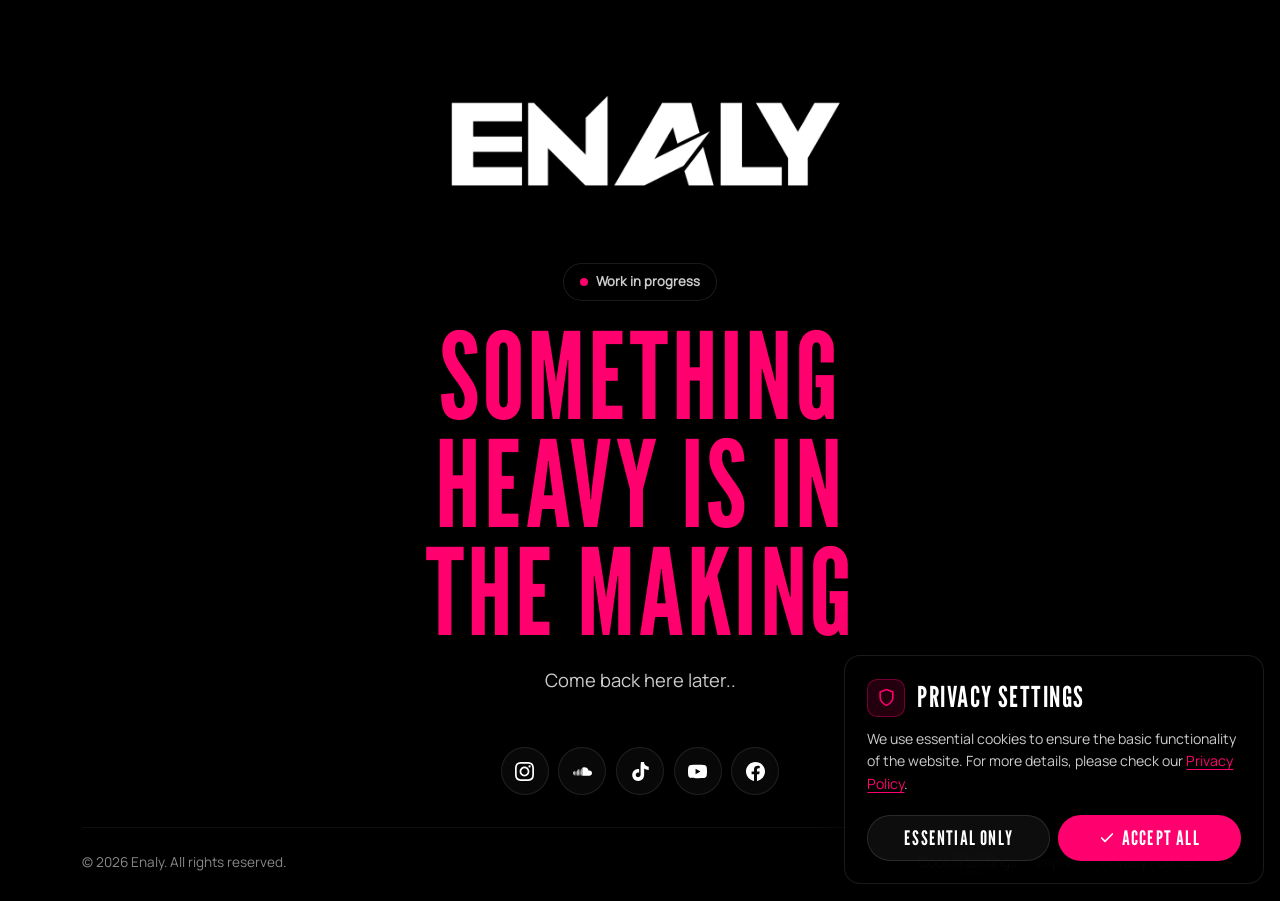
==== commit 7300a4d8: "Add files via upload" ====
--- a/index.html
+++ b/index.html
@@ -9,11 +9,10 @@
   <meta name="viewport" content="width=device-width, initial-scale=1.0, viewport-fit=cover"/>
   <meta name="author" content="Florian Miltz (FLOWZ)">
   <link rel="author" href="/humans.txt">
-
-  <title>Enaly · Drum & Bass DJ</title>
-  <meta name="description" content="Official Website of Enaly. Drum & Bass DJ from Germany." />
-  <meta name="theme-color" content="#000000" />
-  <link rel="canonical" href="https://enaly.de/" />
+  <title>Work in Progress · Enaly</title>
+  <meta name="description" content="Official Website of Enaly. Drum & Bass DJ from Germany. Something heavy is in the making." />
+  <meta name="robots" content="index, follow">
+  <meta name="theme-color" content="#000000">
 
   <!-- Favicon (white lightning) -->
   <link rel="icon" href="/favicon.ico" sizes="any">
@@ -23,908 +22,230 @@
 
   <!-- Open Graph & social previews -->
   <meta property="og:title" content="Enaly · Drum & Bass DJ" />
-  <meta property="og:description" content="Official Website of Enaly. Dark & Heavy Drum & Bass DJ." />
+  <meta property="og:description" content="Something heavy is in the making." />
   <meta property="og:url" content="https://enaly.de" />
-  <meta property="og:image" content="https://enaly.de/assets/og-image.jpg" />
-  <meta property="og:image:width" content="1200" />
-  <meta property="og:image:height" content="630" />
-  <meta property="og:image:alt" content="Enaly · Drum &amp; Bass DJ" />
+  <meta property="og:image" content="https://enaly.de/assets/about.jpg" />
   <meta property="og:type" content="website" />
   <meta property="og:site_name" content="Enaly" />
-
   <meta name="twitter:card" content="summary_large_image">
-  <meta name="twitter:title" content="Enaly · Drum & Bass DJ">
-  <meta name="twitter:description" content="Official Website of Enaly. Dark & Heavy Drum & Bass DJ.">
-  <meta name="twitter:image" content="https://enaly.de/assets/og-image.jpg">
-
-  <!-- Preload brand fonts -->
+
   <link rel="preload" href="fonts/league-gothic-v13-latin-regular.woff2" as="font" type="font/woff2" crossorigin>
   <link rel="preload" href="fonts/manrope-v20-latin-regular.woff2" as="font" type="font/woff2" crossorigin>
 
-  <!-- Cloudflare Turnstile (spam protection) is loaded by js/booking-form.js only when someone uses the form -->
-
-  <!-- Structured data -->
-  <script type="application/ld+json">
-  {
-    "@context": "https://schema.org",
-    "@type": "MusicGroup",
-    "name": "Enaly",
-    "url": "https://enaly.de",
-    "image": "https://enaly.de/assets/seo.jpg",
-    "genre": ["Drum & Bass", "Neurofunk", "Heavy D&B"],
-    "sameAs": [
-      "https://www.instagram.com/enaly",
-      "https://www.soundcloud.com/enaly_dnb",
-      "https://www.tiktok.com/@enaly.dnb",
-      "https://www.youtube.com/@enalymusic",
-      "https://www.facebook.com/enalydnb"
-    ]
-  }
-  </script>
-
-  <link rel="stylesheet" href="css/enaly.css?v=20261106a">
-
-
-  <!-- Start loading content.json right away: it says which images to show,
-       so no old/default picture flashes up before the chosen one -->
-  <script>
-    window.enalyContent = fetch('data/content.json?t=' + Date.now(), { cache: 'no-store' })
-      .then(function (r) { return r.ok ? r.json() : null; })
-      .catch(function () { return null; });
-  </script>
-
+  <!-- Self-contained on purpose: works on PROD without css/enaly.css or js/site.js -->
   <style>
-
-    /* images chosen in the admin dashboard: invisible until the right picture has loaded */
-    img[data-dynamic] { opacity: 0; transition: opacity 0.5s ease; }
-    img[data-dynamic].is-loaded { opacity: 1; }
-    /* ==================== HOME · page layout ==================== */
-    section[id] { scroll-margin-top: calc(var(--nav-h) + 1.5rem); }
-
-    .section { padding: clamp(4rem, 9vw, 7rem) 0 0; }
-
-    .section-head {
-      display: flex;
-      align-items: flex-end;
-      justify-content: space-between;
-      gap: 1.5rem;
-      flex-wrap: wrap;
-      margin-bottom: clamp(1.75rem, 4vw, 2.75rem);
-    }
-    .section-heading {
-      font-family: var(--font-display);
-      font-weight: 400;
-      font-size: clamp(3.2rem, 8vw, 6rem);
-      line-height: 0.88;
-      letter-spacing: 0.02em;
-      text-transform: uppercase;
-    }
-    /* ---------- HERO ---------- */
-    .hero {
-      position: relative;
-      min-height: min(100svh, 920px);
-      display: flex;
-      align-items: flex-end;
-      overflow: hidden;
-      isolation: isolate;
-    }
-    .hero-media {
-      position: absolute;
-      inset: 0;
-      z-index: -2;
-    }
-    .hero-media picture { display: block; width: 100%; height: 100%; }
-    .hero-media img {
-      width: 100%;
-      height: 100%;
-      object-fit: cover;
-      object-position: center 35%;
-      transform: scale(1.04);
-      animation: heroIn 1.6s cubic-bezier(.2,.7,.2,1) both;
-    }
-    .hero::after {
-      content: "";
-      position: absolute;
+    @font-face { font-family: 'League Gothic'; font-style: normal; font-weight: 400; font-display: swap; src: url('fonts/league-gothic-v13-latin-regular.woff2') format('woff2'); }
+    @font-face { font-family: 'Manrope'; font-style: normal; font-weight: 400; font-display: swap; src: url('fonts/manrope-v20-latin-regular.woff2') format('woff2'); }
+
+    :root {
+      --bg-primary: #000000;
+      --bg-surface: #1A1A1A;
+      --text-primary: #FFFFFF;
+      --text-secondary: #888888;
+      --text-muted: #CCCCCC;
+      --pink: #FF006E;
+      --glass-border: rgba(255, 255, 255, 0.10);
+      --hairline: rgba(255, 255, 255, 0.06);
+      --radius-pill: 9999px;
+      --transition-fast: 200ms ease;
+      --font-display: 'League Gothic', 'Arial Narrow', sans-serif;
+      --font-body: 'Manrope', system-ui, sans-serif;
+      --gutter: clamp(1rem, 4vw, 2rem);
+    }
+
+    *, *::before, *::after { box-sizing: border-box; margin: 0; padding: 0; }
+
+    html { background: var(--bg-primary); -webkit-text-size-adjust: 100%; }
+    body {
+      min-height: 100svh;
+      display: flex;
+      flex-direction: column;
+      background: var(--bg-primary);
+      color: var(--text-primary);
+      font-family: var(--font-body);
+      line-height: 1.65;
+      overflow-x: hidden;
+      -webkit-font-smoothing: antialiased;
+    }
+    ::selection { background: var(--pink); color: #fff; }
+    :focus-visible { outline: 2px solid var(--pink); outline-offset: 3px; border-radius: 6px; }
+
+    /* Ambient glow, slowly breathing */
+    .ambient {
+      position: fixed;
       inset: 0;
       z-index: -1;
+      pointer-events: none;
       background:
-        linear-gradient(180deg, rgba(0,0,0,0.55) 0%, rgba(0,0,0,0.05) 30%, rgba(0,0,0,0.35) 60%, #000 100%),
-        linear-gradient(90deg, rgba(0,0,0,0.55) 0%, transparent 55%);
-    }
-    @keyframes heroIn {
-      from { transform: scale(1.12); }
-      to   { transform: scale(1.04); }
-    }
-
-    .hero-inner {
-      width: 100%;
-      padding-top: calc(var(--nav-h) + 3rem);
-      padding-bottom: clamp(2rem, 5vw, 3.5rem);
-    }
-
-    .hero-bottom {
-      display: flex;
-      align-items: flex-end;
-      justify-content: space-between;
-      gap: 1.5rem 2rem;
-      flex-wrap: wrap;
-    }
-    .hero-logo { margin: 0; line-height: 0; animation: rise 1100ms 150ms cubic-bezier(.2,.7,.2,1) both; }
-    .hero-logo img {
-      width: clamp(220px, 52vw, 720px);
+        radial-gradient(55vw 45vw at 50% 42%, rgba(255, 0, 110, 0.16), transparent 62%),
+        radial-gradient(60vw 40vw at 100% 0%, rgba(255, 0, 110, 0.06), transparent 60%),
+        var(--bg-primary);
+      animation: breathe 7s ease-in-out infinite;
+    }
+    @keyframes breathe {
+      0%, 100% { opacity: 0.75; }
+      50% { opacity: 1; }
+    }
+
+    /* ---------- Main ---------- */
+    .wip {
+      flex: 1;
+      display: grid;
+      place-items: center;
+      padding: clamp(3rem, 10vh, 6rem) var(--gutter) 2rem;
+      text-align: center;
+    }
+    .wip-inner {
+      display: flex;
+      flex-direction: column;
+      align-items: center;
+      max-width: 820px;
+    }
+
+    .logo-img {
+      width: clamp(200px, 42vw, 440px);
       height: auto;
       filter: brightness(0) invert(1);
-    }
-    .hero-actions { animation: rise 900ms 400ms cubic-bezier(.2,.7,.2,1) both; }
-    .hero-actions { display: flex; gap: 0.6rem; flex-wrap: wrap; }
-
-    .next-show {
-      display: none;
-      margin-top: 1.5rem;
-      align-items: center;
-      gap: 0.9rem;
-      padding: 0.6rem 0.6rem 0.6rem 1rem;
+      margin-bottom: clamp(2.5rem, 7vh, 4rem);
+      animation: rise 1000ms 100ms cubic-bezier(.2,.7,.2,1) both;
+    }
+
+    .status {
+      display: inline-flex;
+      align-items: center;
+      gap: 0.55rem;
+      margin-bottom: 1.25rem;
+      padding: 0.45rem 0.95rem;
       border-radius: var(--radius-pill);
-      background: rgba(0,0,0,0.6);
       border: 1px solid var(--glass-border);
-      backdrop-filter: blur(16px);
-      -webkit-backdrop-filter: blur(16px);
-      text-decoration: none;
-      max-width: 100%;
-      cursor: pointer;
-      transition: border-color var(--transition-fast), background var(--transition-fast);
-    }
-    .next-show.is-ready { display: inline-flex; }
-    .next-show:hover { border-color: var(--pink-line); background: rgba(0,0,0,0.8); }
-    .next-show .pulse {
-      width: 8px; height: 8px; border-radius: 50%;
-      background: var(--pink);
-      box-shadow: 0 0 0 0 rgba(255,0,110,0.6);
-      animation: pulse 2s infinite;
-      flex-shrink: 0;
-    }
-    .next-show .ns-label { font-size: 0.8rem; color: var(--text-secondary); white-space: nowrap; }
-    .next-show .ns-text {
-      font-size: 0.92rem;
-      color: var(--text-primary);
-      white-space: nowrap;
-      overflow: hidden;
-      text-overflow: ellipsis;
-      min-width: 0;
-    }
-    .next-show .ns-arrow {
-      width: 32px; height: 32px; border-radius: 50%;
-      display: inline-flex; align-items: center; justify-content: center;
-      background: rgba(255,255,255,0.08);
-      flex-shrink: 0;
-    }
-    .next-show .ns-arrow svg { width: 16px; height: 16px; }
-    @keyframes pulse {
-      0% { box-shadow: 0 0 0 0 rgba(255,0,110,0.6); }
-      70% { box-shadow: 0 0 0 10px rgba(255,0,110,0); }
-      100% { box-shadow: 0 0 0 0 rgba(255,0,110,0); }
-    }
-    @keyframes rise {
-      from { opacity: 0; transform: translateY(24px); }
-      to   { opacity: 1; transform: none; }
-    }
-
-    /* ---------- WHAT'S NEW ---------- */
-    .whats-new-wrap { margin-top: clamp(1.5rem, 4vw, 2.5rem); }
-    .whats-new {
-      display: grid;
-      grid-template-columns: auto minmax(0, 1fr) auto;
-      align-items: center;
-      gap: clamp(0.9rem, 3vw, 2rem);
-      padding: clamp(1rem, 2.5vw, 1.4rem) clamp(1.1rem, 3vw, 2rem);
-      text-decoration: none;
-      transition: border-color var(--transition-fast), background var(--transition-fast), transform var(--transition-fast);
-    }
-    a.whats-new { cursor: pointer; }
-    a.whats-new:hover { transform: translateY(-2px); }
-    a.whats-new:hover .wn-arrow { background: var(--pink); color: #fff; border-color: var(--pink); }
-    .wn-label {
-      display: inline-flex;
-      align-items: center;
-      gap: 0.55rem;
-      font-size: 0.85rem;
+      background: rgba(0, 0, 0, 0.55);
+      backdrop-filter: blur(12px);
+      -webkit-backdrop-filter: blur(12px);
+      font-size: 0.82rem;
       font-weight: 600;
       color: var(--text-muted);
-      white-space: nowrap;
-      padding-right: clamp(0.9rem, 3vw, 2rem);
-      border-right: 1px solid var(--glass-border);
-    }
-    .wn-label .pulse {
+      animation: rise 900ms 300ms cubic-bezier(.2,.7,.2,1) both;
+    }
+    .status .pulse {
       width: 8px; height: 8px; border-radius: 50%;
       background: var(--pink);
       animation: pulse 2s infinite;
     }
-    .wn-headline {
+
+    h1 {
       font-family: var(--font-display);
       font-weight: 400;
-      font-size: clamp(1.7rem, 3.4vw, 2.6rem);
-      line-height: 1;
-      letter-spacing: 0.03em;
+      font-size: clamp(3.2rem, 10vw, 7.5rem);
+      line-height: 0.9;
+      letter-spacing: 0.02em;
       text-transform: uppercase;
       color: var(--pink);
-      overflow-wrap: anywhere;
-    }
-    .wn-arrow {
-      width: 46px; height: 46px; border-radius: 50%;
-      display: inline-flex; align-items: center; justify-content: center;
+      max-width: 12ch;
+      animation: rise 1000ms 400ms cubic-bezier(.2,.7,.2,1) both;
+    }
+
+    .wip p {
+      margin-top: 1.25rem;
+      font-size: clamp(1rem, 1.6vw, 1.15rem);
+      color: var(--text-muted);
+      animation: rise 900ms 550ms cubic-bezier(.2,.7,.2,1) both;
+    }
+
+    .socials {
+      display: flex;
+      flex-wrap: wrap;
+      justify-content: center;
+      gap: 0.6rem;
+      margin-top: clamp(2.25rem, 6vh, 3.25rem);
+      animation: rise 900ms 700ms cubic-bezier(.2,.7,.2,1) both;
+    }
+    .social-icon-link {
+      width: 48px;
+      height: 48px;
+      display: inline-flex;
+      align-items: center;
+      justify-content: center;
+      border-radius: 50%;
       border: 1px solid var(--glass-border);
-      background: rgba(255,255,255,0.04);
+      background: rgba(255, 255, 255, 0.03);
       color: var(--text-primary);
-      transition: background var(--transition-fast), color var(--transition-fast), border-color var(--transition-fast);
-    }
-    .wn-arrow svg { width: 20px; height: 20px; }
-    @media (max-width: 600px) {
-      .whats-new { grid-template-columns: minmax(0, 1fr) auto; }
-      .wn-label { grid-column: 1 / -1; border-right: none; padding-right: 0; }
-      .wn-arrow { width: 40px; height: 40px; }
-    }
-
-    /* ---------- Ticket status (doorsale / sold out) ---------- */
-    .ticket-cell { display: flex; gap: 0.5rem; flex-wrap: wrap; justify-content: flex-end; }
-    .btn.is-static { cursor: default; }
-    .btn.is-static:hover { background: rgba(255,255,255,0.04); border-color: var(--glass-border); }
-    /* Sold Out: same pill as Tickets/Doorsale, in pink, not clickable */
-    .btn.sold-out,
-    .btn.sold-out:hover {
-      color: var(--pink);
-      background: var(--pink-soft);
-      border-color: var(--pink-line);
-    }
-    @media (max-width: 600px) {
-      .ticket-cell { justify-content: center; }
-    }
-
-    /* ---------- ABOUT ---------- */
-    .about-grid {
-      display: grid;
-      grid-template-columns: minmax(0, 5fr) minmax(0, 7fr);
-      gap: clamp(2rem, 5vw, 4.5rem);
-      align-items: stretch;
-    }
-    /* Desktop: photo is exactly as tall as the text column (top and bottom flush), no scrolling along */
-    .portrait-frame {
-      position: relative;
-      margin: 0;
-      min-height: 420px;
-    }
-    .portrait-frame img {
-      position: absolute;
-      inset: 0;
+      cursor: pointer;
+      transition: color var(--transition-fast), border-color var(--transition-fast), background var(--transition-fast), transform var(--transition-fast);
+    }
+    .social-icon-link svg { width: 19px; height: 19px; fill: currentColor; }
+    .social-icon-link:hover {
+      color: #fff;
+      background: var(--pink);
+      border-color: var(--pink);
+      transform: translateY(-2px);
+    }
+
+    @keyframes rise {
+      from { opacity: 0; transform: translateY(20px); }
+      to { opacity: 1; transform: none; }
+    }
+    @keyframes pulse {
+      0% { box-shadow: 0 0 0 0 rgba(255, 0, 110, 0.6); }
+      70% { box-shadow: 0 0 0 10px rgba(255, 0, 110, 0); }
+      100% { box-shadow: 0 0 0 0 rgba(255, 0, 110, 0); }
+    }
+
+    /* ---------- Footer ---------- */
+    .site-footer {
       width: 100%;
-      height: 100%;
-      object-fit: cover;
-      object-position: center 25%;
-      border-radius: var(--radius-card);
-    }
-    .about-text > :last-child { margin-bottom: 0; }
-    .about-body > :first-child { margin-top: -0.3em; } /* cancels the line spacing above the first line → text starts level with the photo */
-
-    .about-text p {
-      font-size: clamp(1.05rem, 1.5vw, 1.2rem);
-      line-height: 1.8;
-      color: var(--text-muted);
-      margin-bottom: 1.4rem;
-      max-width: 62ch;
-    }
-    .about-body > p:first-child {
-      font-size: clamp(1.2rem, 2vw, 1.45rem);
-      line-height: 1.6;
-      color: var(--text-primary);
-    }
-    /* formatting from the admin editor */
-    .about-body b { color: var(--text-primary); font-weight: 700; }
-    .about-body i { font-style: italic; }
-    .about-body u { text-decoration: underline; text-underline-offset: 4px; text-decoration-thickness: 1px; }
-    .about-body .fs-s { font-size: 0.85em; }
-    .about-body .fs-l { font-size: 1.25em; line-height: 1.45; }
-    .about-body .fs-xl { font-size: 1.6em; line-height: 1.3; }
-    .about-body ul, .about-body ol {
-      margin: 0 0 1.4rem 1.4rem;
-      max-width: 62ch;
-      font-size: clamp(1.05rem, 1.5vw, 1.2rem);
-      line-height: 1.8;
-      color: var(--text-muted);
-    }
-    .about-text .placeholder { color: var(--text-secondary); }
-
-    .quote-box {
-      position: relative;
-      margin-top: 2.5rem;
-      padding: 2rem 2rem 2rem 2.25rem;
-      border-left: 3px solid var(--pink);
-      background: linear-gradient(90deg, var(--pink-soft), transparent 75%);
-      border-radius: 0 var(--radius-card) var(--radius-card) 0;
-    }
-    .quote-box svg {
-      position: absolute;
-      top: -0.9rem;
-      left: 1.6rem;
-      width: 34px;
-      height: 34px;
-      color: var(--pink);
-    }
-    .quote-box blockquote {
-      font-family: var(--font-display);
-      font-weight: 400;
-      font-size: clamp(2.2rem, 4.5vw, 3.4rem);
-      line-height: 0.98;
-      letter-spacing: 0.02em;
-      text-transform: uppercase;
-      color: var(--text-primary);
-    }
-
-    /* ---------- EVENTS ---------- */
-    .events-layout {
-      display: grid;
-      grid-template-columns: minmax(0, 7fr) minmax(0, 5fr); /* wider Past column → less wrapping, less height */
-      gap: 1.25rem;
-      align-items: stretch; /* Upcoming + Past boxes always equally tall */
-    }
-    .panel { padding: clamp(1.25rem, 3vw, 2rem); }
-    .panel-head {
-      display: flex;
-      align-items: center;
-      justify-content: space-between;
-      gap: 1rem;
-      margin-bottom: 1.25rem;
-    }
-    .panel-title {
-      font-family: var(--font-display);
-      font-weight: 400;
-      font-size: 2rem;
-      letter-spacing: 0.05em;
-      text-transform: uppercase;
-    }
-    .panel-title.muted { color: var(--text-secondary); }
-
-    .event-list { display: grid; gap: 0.6rem; grid-auto-rows: 1fr; } /* all event cards as tall as the tallest */
-    .event-card.is-extra { display: none; }
-    /* expanded list: Past box keeps its own height and travels along while scrolling */
-    .events-layout.is-expanded { align-items: start; }
-    .events-layout.is-expanded .past-panel { position: sticky; top: calc(var(--nav-h) + 1.25rem); }
-    .event-list.is-expanded .event-card.is-extra { display: grid; }
-    .show-all { margin-top: 0.75rem; width: 100%; }
-    .show-all[hidden] { display: none; }
-    .show-all svg { transition: transform var(--transition-fast); }
-    .show-all[aria-expanded="true"] svg { transform: rotate(180deg); }
-    .event-card {
-      display: grid;
-      grid-template-columns: 72px minmax(0, 1fr) auto;
-      gap: 1.25rem;
-      align-items: center;
-      padding: 0.7rem;
-      border-radius: calc(var(--radius-card) - 4px);
-      background: rgba(0,0,0,0.45);
-      border: 1px solid var(--hairline);
-      transition: border-color var(--transition-fast), background var(--transition-fast), transform var(--transition-fast);
-    }
-    .event-card:hover {
-      border-color: var(--pink-line);
-      background: rgba(255,0,110,0.05);
-      transform: translateX(4px);
-    }
-    .date-block {
-      display: flex;
-      flex-direction: column;
-      align-items: center;
-      justify-content: center;
-      aspect-ratio: 1;
-      border-radius: var(--radius-inner);
-      background: var(--bg-surface-accent);
-      border: 1px solid var(--glass-border);
-      line-height: 1;
-    }
-    .date-block .d {
-      font-family: var(--font-display);
-      font-size: 2.3rem;
-      color: var(--pink);
-    }
-    .date-block .my {
-      font-size: 0.7rem;
-      font-weight: 700;
-      letter-spacing: 0.1em;
-      color: var(--text-secondary);
-      margin-top: 0.15rem;
-    }
-    .date-block .raw {
-      font-family: var(--font-display);
-      font-size: 1.1rem;
-      color: var(--pink);
-      text-align: center;
-      padding: 0 0.3rem;
-    }
-    .event-info { min-width: 0; }
-    .event-title {
-      font-size: 1.1rem;
-      font-weight: 600;
-      line-height: 1.35;
-      margin-bottom: 0.3rem;
-      overflow-wrap: anywhere;
-    }
-    .event-meta {
-      display: flex;
-      flex-wrap: wrap;
-      align-items: center;
-      gap: 0.25rem 0.9rem;
-      font-size: 0.9rem;
-      color: var(--text-secondary);
-    }
-    .event-meta span { display: inline-flex; align-items: center; gap: 0.35rem; }
-    .event-meta svg { width: 15px; height: 15px; flex-shrink: 0; }
-    .event-full-date { font-variant-numeric: tabular-nums; }
-
-    .empty-state {
-      display: flex;
-      align-items: center;
-      gap: 1rem;
-      padding: 1.5rem;
-      border-radius: calc(var(--radius-card) - 4px);
-      border: 1px dashed var(--glass-border);
-      color: var(--text-secondary);
-      font-size: 0.95rem;
-    }
-    .empty-state svg { width: 22px; height: 22px; color: var(--pink); flex-shrink: 0; }
-
-    .past-list { list-style: none; display: grid; }
-    .past-item {
-      display: grid;
-      grid-template-columns: 4.9rem minmax(0, 1fr); /* fixed date column → titles line up */
-      gap: 0.25rem 1rem;
-      align-content: center;
-      padding: 0.95rem 0;
-      border-bottom: 1px solid var(--hairline);
-    }
-    .past-item:last-child { border-bottom: none; padding-bottom: 0; }
-    /* Desktop: the Past shows share the box height evenly, so there is no empty block at the bottom */
-    @media (min-width: 981px) {
-      .past-panel { display: flex; flex-direction: column; }
-      .past-list { flex: 1; grid-auto-rows: 1fr; }
-      .past-list.is-single { grid-auto-rows: auto; align-content: start; }
-      .past-item:last-child { padding-bottom: 0.95rem; }
-    }
-    .past-date {
-      font-family: var(--font-display);
-      font-size: 1.25rem;
-      letter-spacing: 0.04em;
-      color: var(--text-secondary);
-      font-variant-numeric: tabular-nums;
-    }
-    .past-title { font-size: 0.95rem; color: var(--text-muted); overflow-wrap: anywhere; }
-    .past-loc { grid-column: 2; font-size: 0.82rem; color: #666; }
-
-    /* ---------- REFERENCES ---------- */
-    .refs { padding-top: clamp(4rem, 9vw, 7rem); }
-    .refs-panel {
-      text-align: center;
-      padding: clamp(2rem, 5vw, 3.5rem) clamp(1rem, 4vw, 3rem);
-    }
-    .ref-block + .ref-block { margin-top: clamp(2.25rem, 5vw, 3.5rem); }
-    .ref-label {
-      font-size: 0.8rem;
-      font-weight: 600;
-      letter-spacing: 0.2em;
-      text-transform: uppercase;
-      color: var(--text-secondary);
-      margin-bottom: 1.25rem;
-    }
-    /* One row per line from the admin; squares only between comma-separated names of the same line */
-    .ref-block { container-type: inline-size; }
-    .ref-list {
-      --ref-max: clamp(1.7rem, 3.6vw, 3.2rem);
-      list-style: none;
-      display: flex;
-      flex-direction: column;
-      align-items: center;
-      gap: 0.1em;
-      max-width: 1000px;
+      max-width: 1180px;
       margin: 0 auto;
-      font-family: var(--font-display);
-      font-size: var(--ref-max);
-      /* as big as allowed, but never wider than the box (row width in em is measured once by JS) */
-      font-size: min(var(--ref-max), calc(97cqi / var(--row-em, 1)));
-      line-height: 1.15;
-      letter-spacing: 0.04em;
-      text-transform: uppercase;
-      color: var(--text-primary);
-    }
-    .ref-row {
-      display: flex;
-      flex-wrap: nowrap; /* rows stay exactly as entered; JS scales the font so the widest row fits */
-      justify-content: center;
-      gap: 0.1em 0.55em;
-    }
-    .ref-item {
-      display: inline-flex;
-      align-items: center;
-      white-space: nowrap;
-      transition: color var(--transition-fast);
-    }
-    .ref-item:not(:last-child)::after {
-      content: "■";
-      margin-left: 1.2em; /* = 0.55em of the name size, same as the gap after it */
-      font-size: 0.45em;
-      color: var(--pink);
-    }
-    /* Phones: same rows and squares as desktop, tighter spacing; JS scales the font to fit */
-    @media (max-width: 600px) {
-      .refs-panel { padding-left: 0.75rem; padding-right: 0.75rem; }
-      .ref-list { --ref-max: 1.75rem; gap: 0.2em; }
-      .ref-row { gap: 0.1em 0.5em; }
-      .ref-item:not(:last-child)::after { margin-left: 1.1em; } /* = 0.5em of the name size */
-    }
-    /* Safety net: never smaller than 15px – a very long row then wraps instead of shrinking further */
-    .ref-list { font-size: max(15px, min(var(--ref-max), calc(97cqi / var(--row-em, 1)))); }
-    .ref-row { flex-wrap: wrap; }
-
-    /* ---------- BOOKING ---------- */
-    .booking-panel {
-      display: grid;
-      grid-template-columns: minmax(0, 5fr) minmax(0, 7fr);
-      overflow: hidden;
-    }
-    .booking-left {
-      position: relative;
-      display: flex;
-      flex-direction: column;
-      gap: 1.5rem;
-      padding: clamp(1.5rem, 4vw, 2.75rem);
-      border-right: 1px solid var(--hairline);
-      background: linear-gradient(160deg, rgba(255,0,110,0.10), transparent 55%);
-    }
-    .booking-left h3 {
-      font-family: var(--font-display);
-      font-weight: 400;
-      font-size: clamp(2.8rem, 5vw, 4.2rem);
-      line-height: 0.92;
-      letter-spacing: 0.02em;
-      text-transform: uppercase;
-    }
-    .booking-left p { color: var(--text-muted); font-size: 1.02rem; max-width: 40ch; }
-    .booking-left p a {
-      color: var(--text-primary);
-      text-decoration: underline;
-      text-decoration-color: var(--pink);
-      text-underline-offset: 3px;
-      transition: color var(--transition-fast);
-    }
-    .booking-left p a:hover { color: var(--pink); }
-    .booking-working-img {
-      flex: 1 1 0;          /* fills the rest of the column, so the photo ends level with the form */
-      min-height: 220px;
-      width: 100%;
-      object-fit: cover;
-      border-radius: var(--radius-inner);
-      border: 1px solid var(--glass-border);
-    }
-
-    .booking-form {
-      padding: clamp(1.5rem, 4vw, 2.75rem);
-      display: grid;
-      grid-template-columns: 1fr 1fr;
-      gap: 1.1rem 1rem;
-      align-content: start;
-    }
-    .booking-form .span-2 { grid-column: 1 / -1; }
-    .form-intro {
-      grid-column: 1 / -1;
-      display: flex;
-      align-items: center;
-      justify-content: space-between;
-      gap: 1rem;
-      margin-bottom: 0.4rem;
-      font-size: 0.85rem;
-      color: var(--text-secondary);
-    }
-    .form-intro strong {
-      font-family: var(--font-display);
-      font-weight: 400;
-      font-size: 1.7rem;
-      letter-spacing: 0.05em;
-      color: var(--text-primary);
-    }
-    .form-actions {
-      grid-column: 1 / -1;
-      display: flex;
-      align-items: flex-end; /* Send button sits on the bottom edge of the form */
+      padding: 0 var(--gutter) 1.5rem;
+    }
+    .footer-bottom {
+      display: flex;
+      align-items: center;
       justify-content: space-between;
       gap: 1rem;
       flex-wrap: wrap;
-      margin-top: 0.25rem;
-    }
-    .cf-turnstile { min-height: 65px; }
-
-    #formStatus {
-      grid-column: 1 / -1;
-      display: none;
-      align-items: flex-start;
-      gap: 0.7rem;
-      padding: 0.9rem 1rem;
-      border-radius: var(--radius-inner);
-      font-size: 0.95rem;
+      padding-top: 1.25rem;
+      border-top: 1px solid var(--hairline);
+      font-size: 0.85rem;
       line-height: 1.5;
-    }
-    #formStatus.is-visible { display: flex; }
-    #formStatus svg { width: 20px; height: 20px; flex-shrink: 0; margin-top: 0.1rem; }
-    #formStatus.success { background: rgba(0,230,118,0.08); border: 1px solid rgba(0,230,118,0.35); color: var(--green); }
-    #formStatus.error { background: var(--pink-soft); border: 1px solid var(--pink-line); color: #ff5c9e; }
-
-    .spinner {
-      width: 16px; height: 16px;
-      border: 2px solid rgba(255,255,255,0.35);
-      border-top-color: #fff;
-      border-radius: 50%;
-      animation: spin 0.8s linear infinite;
-    }
-    @keyframes spin { to { transform: rotate(360deg); } }
-
-    /* ---------- Responsive ---------- */
-    @media (max-width: 980px) {
-      .events-layout { grid-template-columns: 1fr; }
-      .events-layout.is-expanded .past-panel { position: static; }
-      .booking-panel { grid-template-columns: 1fr; }
-      .booking-left { border-right: none; border-bottom: 1px solid var(--hairline); }
-      .booking-working-img { flex: none; aspect-ratio: 16 / 9; min-height: 0; }
-    }
-    @media (max-width: 820px) {
-      .about-grid { grid-template-columns: 1fr; }
-      .portrait-frame { max-width: 520px; min-height: 0; }
-      .portrait-frame img { position: static; height: auto; }
-      .about-text { order: -1; }
-    }
-    @media (max-width: 600px) {
-      /* Mobile: header image in its natural aspect ratio (nothing cropped), logo + buttons below */
-      .hero {
-        display: block;
-        min-height: 0;
-        padding-top: calc(var(--nav-h) + 0.75rem);
-      }
-      .hero-media { position: relative; inset: auto; z-index: 0; }
-      .hero-media picture { display: block; }
-      .hero-media img {
-        height: auto;
-        max-height: 78svh;
-        object-fit: cover;
-        transform: none;
-        animation: none;
-      }
-      .hero::after { display: none; }
-      .hero-media::after {
-        content: "";
-        position: absolute;
-        left: 0; right: 0; bottom: 0;
-        height: 35%;
-        background: linear-gradient(180deg, transparent, #000);
-      }
-      .hero-inner { position: relative; z-index: 1; margin-top: -2.5rem; padding-top: 0; }
-      .hero-logo img { width: min(78vw, 360px); }
-      .hero-actions { width: 100%; }
-      /* Next show: same width as the two buttons above, no logo indent */
-      .next-show.is-ready { display: flex; width: 100%; }
-      .next-show.is-ready { display: flex; width: 100%; }
-      .next-show .ns-text { flex: 1; }
-      .hero-actions .btn { flex: 1 1 auto; }
-      .event-list { grid-auto-rows: auto; }
-      .event-card { grid-template-columns: 64px minmax(0, 1fr); gap: 0.9rem; }
-      .event-card .ticket-cell { grid-column: 1 / -1; }
-      .event-card .ticket-cell .btn { width: 100%; }
-      .date-block .d { font-size: 2.1rem; }
-      .booking-form { grid-template-columns: 1fr; }
-      .quote-box { padding: 1.75rem 1.25rem 1.5rem 1.5rem; }
-      .next-show .ns-label { display: none; }
-    }
+      color: var(--text-secondary);
+    }
+    .footer-legal { display: flex; align-items: center; gap: 0.35rem 1.25rem; flex-wrap: wrap; list-style: none; }
+    .footer-legal li { display: flex; align-items: center; }
+    .footer-legal a {
+      display: inline-flex;
+      align-items: center;
+      padding: 0.25rem 0;
+      font-size: 0.85rem;
+      line-height: 1.5;
+      color: var(--text-secondary);
+      text-decoration: none;
+      cursor: pointer;
+      transition: color var(--transition-fast);
+    }
+    .footer-legal a:hover { color: var(--pink); }
+
+    @media (max-width: 640px) {
+      .footer-bottom { flex-direction: column; text-align: center; }
+      .footer-legal { justify-content: center; }
+    }
+
     @media (prefers-reduced-motion: reduce) {
+      *, *::before, *::after { animation: none !important; transition-duration: 0.01ms !important; }
     }
   </style>
 </head>
-<body id="top">
-  <a href="#main" class="skip-link">Skip to content</a>
+<body>
   <div class="ambient" aria-hidden="true"></div>
 
-  <!-- ==================== NAVIGATION ==================== -->
-  <nav class="site-nav" aria-label="Main">
-    <a href="/" class="nav-logo" aria-label="Enaly Home"><img src="assets/logo.png" alt="Enaly Logo" class="nav-logo-img"></a>
-
-    <div class="nav-right">
-      <ul class="nav-links">
-        <li><a href="#about" class="nav-link">About</a></li>
-        <li><a href="#events" class="nav-link">Events</a></li>
-        <li><a href="#booking" class="nav-link">Booking</a></li>
-      </ul>
-      <button class="nav-toggle" type="button" aria-expanded="false" aria-controls="navSheet" aria-label="Open menu">
-        <svg class="icon-open" viewBox="0 0 24 24" fill="none" stroke="currentColor" stroke-width="2" stroke-linecap="round" aria-hidden="true"><path d="M4 7h16M4 12h16M4 17h10"/></svg>
-        <svg class="icon-close" viewBox="0 0 24 24" fill="none" stroke="currentColor" stroke-width="2" stroke-linecap="round" aria-hidden="true"><path d="M6 6l12 12M18 6 6 18"/></svg>
-      </button>
-    </div>
-  </nav>
-  <div class="nav-sheet" id="navSheet">
-    <ul>
-      <li><a href="#about" class="nav-link">About <svg viewBox="0 0 24 24" fill="none" stroke="currentColor" stroke-width="2" stroke-linecap="round" stroke-linejoin="round" aria-hidden="true"><path d="M5 12h14M13 6l6 6-6 6"/></svg></a></li>
-      <li><a href="#events" class="nav-link">Events <svg viewBox="0 0 24 24" fill="none" stroke="currentColor" stroke-width="2" stroke-linecap="round" stroke-linejoin="round" aria-hidden="true"><path d="M5 12h14M13 6l6 6-6 6"/></svg></a></li>
-      <li><a href="#booking" class="nav-link">Booking <svg viewBox="0 0 24 24" fill="none" stroke="currentColor" stroke-width="2" stroke-linecap="round" stroke-linejoin="round" aria-hidden="true"><path d="M5 12h14M13 6l6 6-6 6"/></svg></a></li>
-    </ul>
-  </div>
-
-  <!-- ==================== HERO ==================== -->
-  <header class="hero">
-    <div class="hero-media">
-      <picture>
-        <!-- Mobile header (admin: Images / Layout → Header Banner Image · Mobile); breakpoint matches the mobile hero layout -->
-        <source id="imgHeaderMobile" media="(max-width: 600px)">
-        <img id="imgHeader" alt="Enaly Stage" fetchpriority="high" data-dynamic>
-      </picture>
-    </div>
-    <div class="container hero-inner">
-      <div class="hero-bottom">
-        <h1 class="hero-logo"><img src="assets/logo.png" alt="Enaly" width="720" height="144"></h1>
-        <div class="hero-actions">
-          <a href="#events" class="btn btn-ghost">
-            <svg viewBox="0 0 24 24" fill="none" stroke="currentColor" stroke-width="2" stroke-linecap="round" stroke-linejoin="round" aria-hidden="true"><rect x="3" y="4" width="18" height="18" rx="2"/><path d="M16 2v4M8 2v4M3 10h18"/></svg>
-            Upcoming Shows
-          </a>
-          <a href="/booking" class="btn btn-primary">
-            <svg viewBox="0 0 24 24" fill="none" stroke="currentColor" stroke-width="2" stroke-linecap="round" stroke-linejoin="round" aria-hidden="true"><path d="M3 9a2 2 0 0 1 2-2h14a2 2 0 0 1 2 2v1a2 2 0 0 0 0 4v1a2 2 0 0 1-2 2H5a2 2 0 0 1-2-2v-1a2 2 0 0 0 0-4Z"/><path d="M13 7v2M13 15v2M13 11v2"/></svg>
-            Booking
-          </a>
-        </div>
-      </div>
-
-      <a href="#events" class="next-show" id="nextShow" aria-live="polite">
-        <span class="pulse" aria-hidden="true"></span>
-        <span class="ns-label">Next show</span>
-        <span class="ns-text" id="nextShowText"></span>
-        <span class="ns-arrow" aria-hidden="true"><svg viewBox="0 0 24 24" fill="none" stroke="currentColor" stroke-width="2" stroke-linecap="round" stroke-linejoin="round"><path d="M7 17 17 7M8 7h9v9"/></svg></span>
-      </a>
-    </div>
-  </header>
-
-  <main id="main">
-
-    <!-- ==================== WHAT'S NEW (toggle + texts in admin) ==================== -->
-    <div class="container whats-new-wrap" id="whatsNew" hidden></div>
-
-    <!-- ==================== ABOUT ==================== -->
-    <section class="section" id="about">
-      <div class="container">
-        <div class="section-head reveal">
-          <h2 class="section-heading">About</h2>
-        </div>
-
-        <div class="about-grid">
-          <figure class="portrait-frame reveal">
-            <img id="imgAbout" alt="Enaly Portrait" data-dynamic>
-          </figure>
-
-          <div class="about-text reveal" id="aboutTextContainer">
-            <p class="placeholder">Loading bio…</p>
-            <div class="quote-box">
-              <svg viewBox="0 0 24 24" fill="currentColor" aria-hidden="true"><path d="M4.6 19.5c-1-1-1.6-2.4-1.6-4.3 0-3.6 2.3-7 5.9-9.7l1.3 1.6c-2.2 1.8-3.4 3.6-3.6 5.4.4-.1.8-.2 1.3-.2 2 0 3.4 1.4 3.4 3.4 0 2.1-1.6 3.6-3.6 3.6-1.1 0-2.2-.4-3.1-1.2Zm10.5 0c-1-1-1.6-2.4-1.6-4.3 0-3.6 2.3-7 5.9-9.7l1.3 1.6c-2.2 1.8-3.4 3.6-3.6 5.4.4-.1.8-.2 1.3-.2 2 0 3.4 1.4 3.4 3.4 0 2.1-1.6 3.6-3.6 3.6-1.1 0-2.2-.4-3.1-1.2Z"/></svg>
-              <blockquote>"I like drum and bass more than people"</blockquote>
-            </div>
-          </div>
-        </div>
-      </div>
-    </section>
-
-    <!-- ==================== EVENTS ==================== -->
-    <section class="section" id="events">
-      <div class="container">
-        <div class="section-head reveal">
-          <h2 class="section-heading">Events</h2>
-        </div>
-
-        <div class="events-layout">
-          <div class="panel glass reveal">
-            <div class="panel-head">
-              <h3 class="panel-title">Upcoming Shows</h3>
-            </div>
-            <div class="event-list" id="upcomingEvents">
-              <div class="empty-state">Loading shows…</div>
-            </div>
-            <button type="button" class="btn btn-ghost btn-sm show-all" id="showAllEvents" aria-expanded="false" aria-controls="upcomingEvents" hidden>
-              <svg viewBox="0 0 24 24" fill="none" stroke="currentColor" stroke-width="2" stroke-linecap="round" stroke-linejoin="round" aria-hidden="true"><path d="m6 9 6 6 6-6"/></svg>
-              <span>Show all</span>
-            </button>
-          </div>
-
-          <aside class="panel glass reveal past-panel" aria-labelledby="pastTitle">
-            <div class="panel-head">
-              <h3 class="panel-title muted" id="pastTitle">Past Shows</h3>
-            </div>
-            <ul class="past-list" id="pastEvents"></ul>
-          </aside>
-        </div>
-      </div>
-    </section>
-
-    <!-- ==================== REFERENCES ==================== -->
-    <section class="refs" aria-label="References" id="refs">
-      <div class="container">
-        <div class="refs-panel glass reveal">
-          <div class="ref-block">
-            <h3 class="ref-label">Shared the stage with</h3>
-            <ul class="ref-list" id="sharedStageContainer"></ul>
-          </div>
-          <div class="ref-block">
-            <h3 class="ref-label">Played at</h3>
-            <ul class="ref-list" id="selectedShowsContainer"></ul>
-          </div>
-        </div>
-      </div>
-    </section>
-
-    <!-- ==================== BOOKING ==================== -->
-    <section class="section" id="booking">
-      <div class="container">
-        <div class="section-head reveal">
-          <h2 class="section-heading">Booking</h2>
-        </div>
-
-        <div class="booking-panel glass reveal">
-          <div class="booking-left">
-            <h3>Want to make some noise together?</h3>
-            <p>Send your booking inquiry through the form or email directly to <a href="mailto:info@enaly.de">info@enaly.de</a>.</p>
-            <img id="imgWorking" alt="Enaly Working DJ Set" class="booking-working-img" data-dynamic>
-          </div>
-
-          <form id="bookingForm" class="booking-form" novalidate>
-            <div class="form-intro">
-              <strong>Booking Inquiry</strong>
-              <span>* required</span>
-            </div>
-
-            <div class="field">
-              <label for="f-name">Name<span class="req">*</span></label>
-              <input id="f-name" type="text" name="name" autocomplete="name" required>
-            </div>
-            <div class="field">
-              <label for="f-email">E-Mail<span class="req">*</span></label>
-              <input id="f-email" type="email" name="email" autocomplete="email" required>
-            </div>
-            <div class="field">
-              <label for="f-event">Event / Promoter<span class="req">*</span></label>
-              <input id="f-event" type="text" name="event" required>
-            </div>
-            <div class="field">
-              <label for="f-date">Date<span class="req">*</span></label>
-              <input id="f-date" type="text" name="date" placeholder="DD.MM.YYYY" inputmode="numeric" required>
-            </div>
-            <div class="field span-2">
-              <label for="f-location">City / Venue<span class="req">*</span></label>
-              <input id="f-location" type="text" name="location" placeholder="City, Venue" required>
-            </div>
-            <div class="field span-2">
-              <label for="f-message">Message</label>
-              <textarea id="f-message" name="message" rows="4"></textarea>
-            </div>
-
-            <div class="form-actions">
-              <!-- Cloudflare Turnstile captcha widget -->
-              <div class="cf-turnstile" data-sitekey="0x4AAAAAAE1CwQInEPI7M0NS" data-theme="dark"></div>
-
-              <button type="submit" id="submitBtn" class="btn btn-primary">
-                <span class="btn-text">Send Inquiry</span>
-                <svg class="icon-shift" viewBox="0 0 24 24" fill="none" stroke="currentColor" stroke-width="2" stroke-linecap="round" stroke-linejoin="round" aria-hidden="true"><path d="m22 2-7 20-4-9-9-4Z"/><path d="M22 2 11 13"/></svg>
-              </button>
-            </div>
-
-            <div id="formStatus" role="status" aria-live="polite"></div>
-          </form>
-        </div>
-      </div>
-    </section>
-  </main>
-
-  <!-- ==================== FOOTER ==================== -->
-  <footer class="site-footer">
-    <div class="container">
-      <div class="footer-inner">
-        <div class="footer-top">
-          <div class="footer-socials">
+  <main class="wip">
+    <div class="wip-inner">
+      <img src="assets/logo.png" alt="Enaly Logo" class="logo-img">
+
+      <span class="status"><span class="pulse" aria-hidden="true"></span>Work in progress</span>
+      <h1>Something heavy is in the making</h1>
+      <p>Come back here later..</p>
+
+      <nav class="socials" aria-label="Social media">
             <a href="https://www.instagram.com/enaly" target="_blank" rel="noopener noreferrer" class="social-icon-link" aria-label="Instagram">
               <svg viewBox="0 0 24 24" aria-hidden="true"><path d="M12 2.163c3.204 0 3.584.012 4.85.07 3.252.148 4.771 1.691 4.919 4.919.058 1.265.069 1.645.069 4.849 0 3.205-.012 3.584-.069 4.849-.149 3.225-1.664 4.771-4.919 4.919-1.266.058-1.644.07-4.85.07-3.204 0-3.584-.012-4.849-.07-3.26-.149-4.771-1.699-4.919-4.92-.058-1.265-.07-1.644-.07-4.849 0-3.204.013-3.583.07-4.849.149-3.227 1.664-4.771 4.919-4.919 1.266-.067 1.645-.069 4.849-.069zm0-2.163c-3.259 0-3.667.014-4.947.072-4.358.2-6.78 2.618-6.98 6.98-.059 1.281-.073 1.689-.073 4.948 0 3.259.014 3.668.072 4.948.2 4.358 2.618 6.78 6.98 6.98 1.281.058 1.689.072 4.948.072 3.259 0 3.668-.014 4.948-.072 4.354-.2 6.782-2.618 6.979-6.98.059-1.28.073-1.689.073-4.948 0-3.259-.014-3.667-.072-4.947-.196-4.354-2.617-6.78-6.979-6.98-1.281-.059-1.69-.073-4.949-.073zm0 5.838c-3.403 0-6.162 2.759-6.162 6.162s2.759 6.163 6.162 6.163 6.162-2.759 6.162-6.163c0-3.403-2.759-6.162-6.162-6.162zm0 10.162c-2.209 0-4-1.79-4-4 0-2.209 1.791-4 4-4s4 1.791 4 4c0 2.21-1.791 4-4 4zm6.406-11.845c-.796 0-1.441.645-1.441 1.44s.645 1.44 1.441 1.44c.795 0 1.439-.645 1.439-1.44s-.644-1.44-1.439-1.44z"/></svg>
             </a>
@@ -940,351 +261,28 @@
             <a href="https://www.facebook.com/enalydnb" target="_blank" rel="noopener noreferrer" class="social-icon-link" aria-label="Facebook">
               <svg viewBox="0 0 24 24" aria-hidden="true"><path d="M24 12.073c0-6.627-5.373-12-12-12s-12 5.373-12 12c0 5.99 4.388 10.954 10.125 11.854v-8.385H7.078v-3.47h3.047V9.43c0-3.007 1.792-4.669 4.533-4.669 1.312 0 2.686.235 2.686.235v2.953H15.83c-1.491 0-1.956.925-1.956 1.874v2.25h3.328l-.532 3.47h-2.796v8.385C19.612 23.027 24 18.062 24 12.073z"/></svg>
             </a>
-          </div>
-        </div>
-
-        <div class="footer-bottom">
-          <p>© 2026 Enaly. All rights reserved.</p>
-          <ul class="footer-legal">
-            <li><a href="#" role="button" data-cookie-settings>Cookie Settings</a></li>
-            <li><a href="imprint">Imprint</a></li>
-            <li><a href="privacy-policies">Privacy Policies</a></li>
-          </ul>
-        </div>
-      </div>
+          </nav>
+    </div>
+  </main>
+
+  <footer class="site-footer">
+    <div class="footer-bottom">
+      <p>© 2026 Enaly. All rights reserved.</p>
+      <ul class="footer-legal">
+        <li><a href="#" role="button" data-cookie-settings>Cookie Settings</a></li>
+        <li><a href="imprint">Imprint</a></li>
+        <li><a href="privacy-policies">Privacy Policies</a></li>
+      </ul>
     </div>
   </footer>
 
-  <!-- ==================== SCRIPTS ==================== -->
-  <script src="js/site.js?v=20261113a"></script>
-  <script src="js/cookie-banner.js?v=20261105b"></script>
-  <script src="js/booking-form.js?v=20261114a"></script>
-  <script src="js/richtext.js?v=20261105d"></script>
-
+  <script src="js/cookie-banner.js"></script>
   <script>
-    // ---------- Helpers ----------
-    const ICONS = {
-      pin: '<svg viewBox="0 0 24 24" fill="none" stroke="currentColor" stroke-width="2" stroke-linecap="round" stroke-linejoin="round" aria-hidden="true"><path d="M20 10c0 6-8 12-8 12s-8-6-8-12a8 8 0 0 1 16 0Z"/><circle cx="12" cy="10" r="3"/></svg>',
-      ticket: '<svg viewBox="0 0 24 24" fill="none" stroke="currentColor" stroke-width="2" stroke-linecap="round" stroke-linejoin="round" aria-hidden="true"><path d="M3 9a2 2 0 0 1 2-2h14a2 2 0 0 1 2 2v1a2 2 0 0 0 0 4v1a2 2 0 0 1-2 2H5a2 2 0 0 1-2-2v-1a2 2 0 0 0 0-4Z"/><path d="M13 7v2M13 15v2M13 11v2"/></svg>',
-      cal: '<svg viewBox="0 0 24 24" fill="none" stroke="currentColor" stroke-width="2" stroke-linecap="round" stroke-linejoin="round" aria-hidden="true"><rect x="3" y="4" width="18" height="18" rx="2"/><path d="M16 2v4M8 2v4M3 10h18"/></svg>',
-      ok: '<svg viewBox="0 0 24 24" fill="none" stroke="currentColor" stroke-width="2" stroke-linecap="round" stroke-linejoin="round" aria-hidden="true"><circle cx="12" cy="12" r="10"/><path d="m8 12 3 3 5-6"/></svg>',
-      err: '<svg viewBox="0 0 24 24" fill="none" stroke="currentColor" stroke-width="2" stroke-linecap="round" stroke-linejoin="round" aria-hidden="true"><circle cx="12" cy="12" r="10"/><path d="M12 8v4M12 16h.01"/></svg>',
-      soldout: '<svg viewBox="0 0 24 24" fill="none" stroke="currentColor" stroke-width="2" stroke-linecap="round" stroke-linejoin="round" aria-hidden="true"><path d="M2 9a3 3 0 0 1 0 6v2a2 2 0 0 0 2 2h16a2 2 0 0 0 2-2v-2a3 3 0 0 1 0-6V7a2 2 0 0 0-2-2H4a2 2 0 0 0-2 2Z"/><path d="m9 12 2 2 4-4"/></svg>',
-      door: '<svg viewBox="0 0 24 24" fill="none" stroke="currentColor" stroke-width="2" stroke-linecap="round" stroke-linejoin="round" aria-hidden="true"><path d="M13 4h3a2 2 0 0 1 2 2v14"/><path d="M2 20h3M13 20h9M10 12v.01"/><path d="M13 4.6v16.1a1 1 0 0 1-1.2 1L5 20V5.6a2 2 0 0 1 1.5-1.9l4-1A2 2 0 0 1 13 4.6Z"/></svg>',
-      arrow: '<svg viewBox="0 0 24 24" fill="none" stroke="currentColor" stroke-width="2" stroke-linecap="round" stroke-linejoin="round" aria-hidden="true"><path d="M7 17 17 7M8 7h9v9"/></svg>',
-      send: '<svg class="icon-shift" viewBox="0 0 24 24" fill="none" stroke="currentColor" stroke-width="2" stroke-linecap="round" stroke-linejoin="round" aria-hidden="true"><path d="m22 2-7 20-4-9-9-4Z"/><path d="M22 2 11 13"/></svg>'
-    };
-    const MONTHS = ['JAN','FEB','MAR','APR','MAY','JUN','JUL','AUG','SEP','OCT','NOV','DEC'];
-
-    function escapeHtml(text) {
-      return String(text || '').replace(/&/g, "&amp;").replace(/</g, "&lt;").replace(/>/g, "&gt;").replace(/"/g, "&quot;").replace(/'/g, "&#39;");
-    }
-    function safeUrl(url) {
-      const u = String(url || '').trim();
-      return /^https?:\/\//i.test(u) ? u : '';
-    }
-
-
-    // Show an image chosen in the dashboard; it fades in once loaded (never the old default first)
-    function showImage(img, src) {
-      if (!img || !src) return;
-      const done = () => img.classList.add('is-loaded');
-      img.addEventListener('load', done, { once: true });
-      img.addEventListener('error', done, { once: true });
-      img.src = src;
-      if (img.complete && img.naturalWidth) done();
-    }
-
-    // ---------- Content loader (data/content.json) ----------
-    async function loadContent() {
-      const container = document.getElementById('aboutTextContainer');
-      const quote = container.querySelector('.quote-box');
-      try {
-        const content = (await window.enalyContent) || {};
-
-        // Images: only the ones chosen in the dashboard (defaults only if nothing is set)
-        const header = content.imgHeader || 'assets/header.jpg';
-        // separate mobile header if set, otherwise phones use the desktop image (set before the img, so the browser picks the right one)
-        document.getElementById('imgHeaderMobile').srcset = content.imgHeaderMobile || header;
-        showImage(document.getElementById('imgHeader'), header);
-        showImage(document.getElementById('imgAbout'), content.imgAbout || 'assets/about.jpg');
-        showImage(document.getElementById('imgWorking'), content.imgWorking || 'assets/working.jpg');
-        if (!Object.keys(content).length) { container.querySelector('.placeholder')?.remove(); return; }
-
-        container.querySelector('.placeholder')?.remove();
-        if (content.about && content.about.trim() !== "") {
-          // formatted text from the admin editor (cleaned again here), or old plain text
-          const html = window.EnalyRich
-            ? EnalyRich.toHtml(content.about)
-            : content.about.replace(/<[^>]*>/g, '\n').split('\n').filter(p => p.trim() !== "").map(p => `<p>${escapeHtml(p)}</p>`).join('');
-          const box = document.createElement('div');
-          box.className = 'about-body';
-          box.innerHTML = html;
-          quote.before(box);
-        }
-
-        renderWhatsNew(content);
-        renderRefList(content.sharedStage, 'sharedStageContainer');
-        renderRefList(content.selectedShows, 'selectedShowsContainer');
-      } catch (err) {
-        container.querySelector('.placeholder')?.remove();
-        console.error('Error loading content:', err);
-      }
-    }
-
-    // What's New strip below the header (admin: on/off, title, headline, link)
-    function renderWhatsNew(content) {
-      const wrap = document.getElementById('whatsNew');
-      const active = content.whatsNewActive === true || content.whatsNewActive === 'true';
-      const headline = String(content.whatsNewHeadline || '').trim();
-      if (!active || !headline) { wrap.hidden = true; return; }
-
-      const title = String(content.whatsNewTitle || '').trim() || "What's New?";
-      const url = safeUrl(content.whatsNewLink);
-      const inner = `
-        <span class="wn-label"><span class="pulse" aria-hidden="true"></span>${escapeHtml(title)}</span>
-        <span class="wn-headline">${escapeHtml(headline)}</span>
-        ${url ? `<span class="wn-arrow">${ICONS.arrow}</span>` : ''}`;
-
-      wrap.innerHTML = url
-        ? `<a class="whats-new glass" href="${escapeHtml(url)}" target="_blank" rel="noopener noreferrer">${inner}</a>`
-        : `<div class="whats-new glass">${inner}</div>`;
-      wrap.hidden = false;
-    }
-
-    // References: "Shared the stage with" + "Played at" (JSON key: selectedShows) as compact name lists
-    // Each line = one row; names inside a line are separated by commas
-    function parseRefRows(rawText) {
-      return String(rawText || '')
-        .split('\n')
-        .map(line => line.split(',').map(i => i.trim()).filter(Boolean))
-        .filter(row => row.length);
-    }
-
-    // Phones: always two names per row (no matter how the lines are set in the dashboard)
-    const REF_MOBILE = window.matchMedia('(max-width: 600px)');
-    function pairUp(rows) {
-      const names = rows.flat(), pairs = [];
-      for (let i = 0; i < names.length; i += 2) pairs.push(names.slice(i, i + 2));
-      return pairs;
-    }
-    const refSources = {};
-
-    function renderRefList(rawText, containerId) {
-      const container = document.getElementById(containerId);
-      refSources[containerId] = rawText;
-      const parsed = parseRefRows(rawText);
-      const rows = REF_MOBILE.matches ? pairUp(parsed) : parsed;
-      container.closest('.ref-block').hidden = !rows.length;
-      container.innerHTML = rows.map(row =>
-        `<li class="ref-row">${row.map(item => `<span class="ref-item">${escapeHtml(item)}</span>`).join('')}</li>`
-      ).join('');
-      const blocks = document.querySelectorAll('.refs .ref-block');
-      document.getElementById('refs').hidden = [...blocks].every(b => b.hidden);
-      fitRefLists();
-    }
-
-    // Font size for the name rows.
-    // JS only measures how wide the widest row is *relative to its font size* (in em) – that number
-    // never changes while scrolling. The browser then scales the text with CSS (container units),
-    // so the rows always fit, also when the iPhone address bar shows/hides or the phone is rotated.
-    function fitRefLists() {
-      const lists = [...document.querySelectorAll('.ref-list')];
-      let rowEm = 0;
-      lists.forEach(list => {
-        const fs = parseFloat(getComputedStyle(list).fontSize) || 16;
-        [...list.children].forEach(row => {
-          row.style.flexWrap = 'nowrap';            // measure the row in one line
-          rowEm = Math.max(rowEm, row.scrollWidth / fs);
-          row.style.flexWrap = '';
-        });
-      });
-      // both lists share one size so "Shared the stage with" and "Played at" look the same
-      if (rowEm > 0) document.getElementById('refs').style.setProperty('--row-em', rowEm.toFixed(3));
-    }
-    // re-measure once the brand font has loaded (the fallback font is wider, so before that the text is only smaller, never too big)
-    if (document.fonts && document.fonts.ready) document.fonts.ready.then(fitRefLists);
-    // switching between phone and desktop layout (e.g. rotating a tablet) → rebuild the rows
-    REF_MOBILE.addEventListener('change', () => {
-      Object.keys(refSources).forEach(id => renderRefList(refSources[id], id));
+    // Cookie settings link (reopens the consent banner)
+    document.querySelector('[data-cookie-settings]').addEventListener('click', function (e) {
+      e.preventDefault();
+      if (window.reopenCookieBanner) window.reopenCookieBanner();
     });
-
-    loadContent();
-
-
-    // ---------- Events loader (data/events.json) ----------
-    function parseDate(dateStr) {
-      if (!dateStr) return new Date(0);
-      const cleanStr = dateStr.trim();
-      if (/^\d{1,2}[\.\-]\d{1,2}[\.\-]\d{4}$/.test(cleanStr)) {
-        const parts = cleanStr.split(/[\.\-]/);
-        return new Date(parts[2], parts[1] - 1, parts[0]);
-      }
-      if (/^\d{4}[\.\-]\d{1,2}[\.\-]\d{1,2}$/.test(cleanStr)) {
-        const parts = cleanStr.split(/[\.\-]/);
-        return new Date(parts[0], parts[1] - 1, parts[2]);
-      }
-      return new Date(dateStr);
-    }
-
-    function dateBlock(item) {
-      const d = parseDate(item.date);
-      if (isNaN(d.getTime()) || d.getTime() === 0) {
-        return `<div class="date-block"><span class="raw">${escapeHtml(item.date)}</span></div>`;
-      }
-      return `<div class="date-block" aria-hidden="true">
-                <span class="d">${String(d.getDate()).padStart(2, '0')}</span>
-                <span class="my">${MONTHS[d.getMonth()]} ${String(d.getFullYear()).slice(2)}</span>
-              </div>`;
-    }
-
-    function locationLine(item) {
-      return [item.venue, item.city].filter(v => v && String(v).trim()).map(escapeHtml).join(' · ');
-    }
-
-    // Sold Out (pink text) wins; otherwise ticket link and/or doorsale (same look as the ticket button)
-    function isTrue(v) { return v === true || v === 'true'; }
-    function ticketCell(item, ticketUrl) {
-      if (isTrue(item.soldOut)) return `<span class="btn btn-ghost btn-sm is-static sold-out">${ICONS.soldout}Sold Out</span>`;
-      let html = '';
-      if (ticketUrl) html += `<a href="${escapeHtml(ticketUrl)}" target="_blank" rel="noopener noreferrer" class="btn btn-ghost btn-sm event-ticket-link">${ICONS.ticket}Tickets</a>`;
-      if (isTrue(item.doorsale)) html += `<span class="btn btn-ghost btn-sm is-static">${ICONS.door}Doorsale</span>`;
-      return html;
-    }
-
-    const UPCOMING_VISIBLE = 3; // shown before "Show all"
-
-    // Past box keeps the collapsed height while the upcoming list is opened
-    function lockPastHeight() {
-      const past = document.querySelector('.past-panel');
-      const layout = document.querySelector('.events-layout');
-      const list = document.getElementById('upcomingEvents');
-      const wasOpen = list.classList.contains('is-expanded');
-      past.style.height = '';
-      list.classList.remove('is-expanded'); layout.classList.remove('is-expanded');
-      const h = past.getBoundingClientRect().height;   // height with 3 shows, both boxes equal
-      if (wasOpen) { list.classList.add('is-expanded'); layout.classList.add('is-expanded'); }
-      if (window.matchMedia('(min-width: 981px)').matches) past.style.height = h + 'px';
-    }
-    let pastResizeWidth = window.innerWidth;
-    window.addEventListener('resize', () => {
-      if (window.innerWidth === pastResizeWidth) return;
-      pastResizeWidth = window.innerWidth;
-      if (document.getElementById('upcomingEvents').classList.contains('is-expanded')) lockPastHeight();
-    });
-
-    async function loadEvents() {
-      const upcomingContainer = document.getElementById('upcomingEvents');
-      const pastContainer = document.getElementById('pastEvents');
-
-      try {
-        const res = await fetch('data/events.json?t=' + Date.now(), { cache: 'no-store' });
-        const events = await res.json();
-        const now = new Date().setHours(0, 0, 0, 0);
-
-        const upcomingList = [];
-        const pastList = [];
-
-        events.forEach(item => {
-          const timestamp = parseDate(item.date).getTime();
-          if (timestamp >= now) upcomingList.push({ ...item, timestamp });
-          else pastList.push({ ...item, timestamp });
-        });
-
-        upcomingList.sort((a, b) => a.timestamp - b.timestamp);
-        pastList.sort((a, b) => b.timestamp - a.timestamp);
-        const recentPastList = pastList.slice(0, 3);
-
-
-        // Upcoming
-        upcomingContainer.innerHTML = upcomingList.length ? '' :
-          `<div class="empty-state">${ICONS.cal}<span>No upcoming shows announced. Stay tuned!</span></div>`;
-
-        upcomingList.forEach((item, idx) => {
-          const ticketUrl = safeUrl(item.tickets);
-          const loc = locationLine(item);
-          upcomingContainer.insertAdjacentHTML('beforeend', `
-            <article class="event-card${idx >= UPCOMING_VISIBLE ? ' is-extra' : ''}">
-              ${dateBlock(item)}
-              <div class="event-info">
-                <h4 class="event-title">${escapeHtml(item.title)}</h4>
-                <div class="event-meta">
-                  <span class="event-full-date">${ICONS.cal}${escapeHtml(item.date)}</span>
-                  ${loc ? `<span>${ICONS.pin}${loc}</span>` : ''}
-                </div>
-              </div>
-              <div class="ticket-cell">${ticketCell(item, ticketUrl)}</div>
-            </article>`);
-        });
-
-        // More than 3 upcoming shows → "Show all" button
-        const showAll = document.getElementById('showAllEvents');
-        const extra = upcomingList.length - UPCOMING_VISIBLE;
-        showAll.hidden = extra <= 0;
-        if (extra > 0) {
-          const label = showAll.querySelector('span');
-          label.textContent = `Show all (${upcomingList.length})`;
-          showAll.onclick = () => {
-            const willOpen = !upcomingContainer.classList.contains('is-expanded');
-            if (willOpen) lockPastHeight(); // keep the Past box exactly as tall as before
-            const open = upcomingContainer.classList.toggle('is-expanded');
-            document.querySelector('.events-layout').classList.toggle('is-expanded', open);
-            if (!open) document.querySelector('.past-panel').style.height = '';
-            showAll.setAttribute('aria-expanded', open ? 'true' : 'false');
-            label.textContent = open ? 'Show less' : `Show all (${upcomingList.length})`;
-            if (!open) document.getElementById('events').scrollIntoView({ behavior: 'smooth' });
-          };
-        }
-
-        // Next show pill in hero
-        if (upcomingList.length) {
-          const next = upcomingList[0];
-          const loc = [next.venue, next.city].filter(Boolean).join(', ');
-          document.getElementById('nextShowText').textContent =
-            `${next.date} · ${next.title}${loc ? ' · ' + loc : ''}`;
-          document.getElementById('nextShow').classList.add('is-ready');
-        }
-
-        // Past
-        pastContainer.innerHTML = recentPastList.length ? '' :
-          `<li class="past-item"><span class="past-title" style="grid-column:1/-1;color:var(--text-secondary)">No recent past shows.</span></li>`;
-
-        pastContainer.classList.toggle('is-single', recentPastList.length <= 1);
-        recentPastList.forEach(item => {
-          const loc = locationLine(item);
-          pastContainer.insertAdjacentHTML('beforeend', `
-            <li class="past-item">
-              <span class="past-date">${escapeHtml(item.date)}</span>
-              <span class="past-title">${escapeHtml(item.title)}</span>
-              ${loc ? `<span class="past-loc">${loc}</span>` : ''}
-            </li>`);
-        });
-
-      } catch (err) {
-        console.error('Error loading events:', err);
-        upcomingContainer.innerHTML = `<div class="empty-state">${ICONS.cal}<span>No upcoming shows announced. Stay tuned!</span></div>`;
-      }
-    }
-
-    loadEvents();
-
-    // ---------- Scrollspy ----------
-    (function () {
-      const sections = document.querySelectorAll('section[id]');
-      const navLinks = document.querySelectorAll('.nav-link');
-
-      const observer = new IntersectionObserver((entries) => {
-        entries.forEach(entry => {
-          if (!entry.isIntersecting) return;
-          const id = entry.target.getAttribute('id');
-          navLinks.forEach(link => {
-            link.classList.toggle('active', link.getAttribute('href') === `#${id}`);
-          });
-        });
-      }, { root: null, rootMargin: '-35% 0px -55% 0px', threshold: 0 });
-
-      sections.forEach(section => observer.observe(section));
-    })();
   </script>
 </body>
 </html>
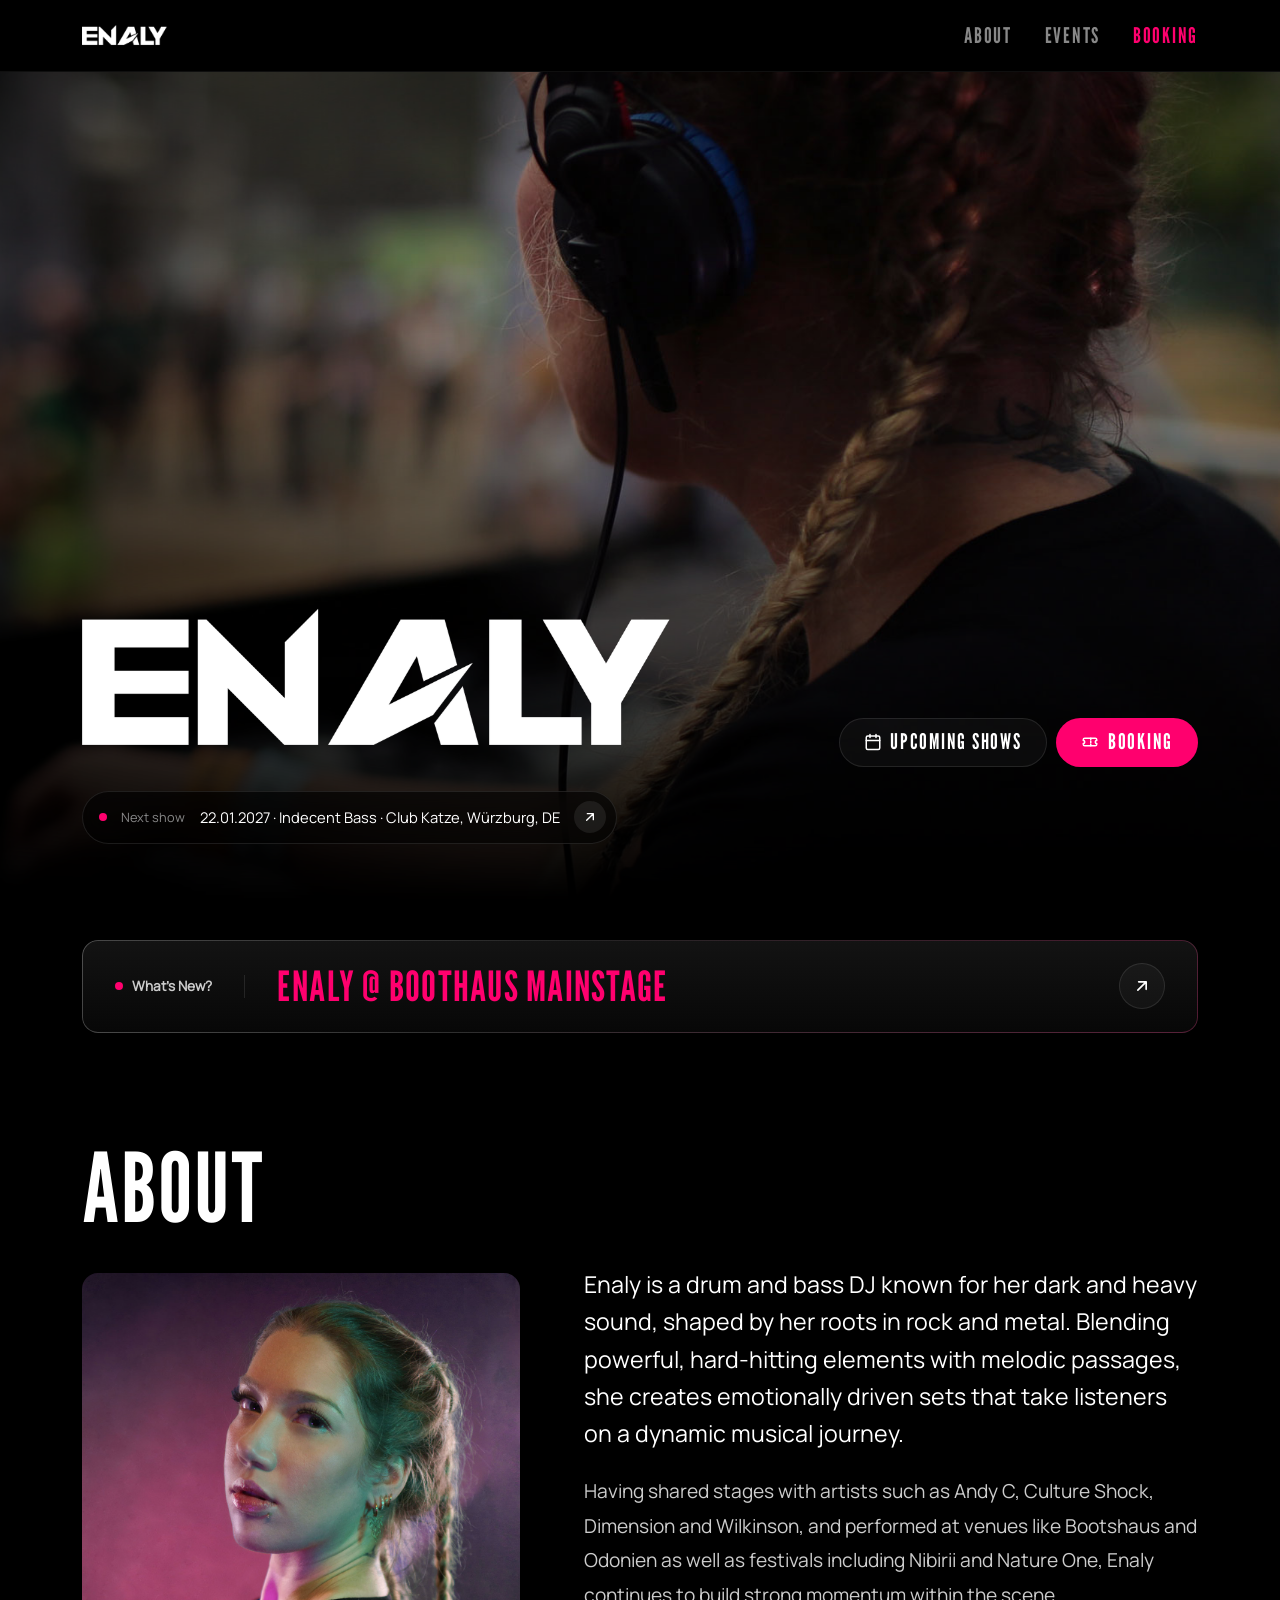
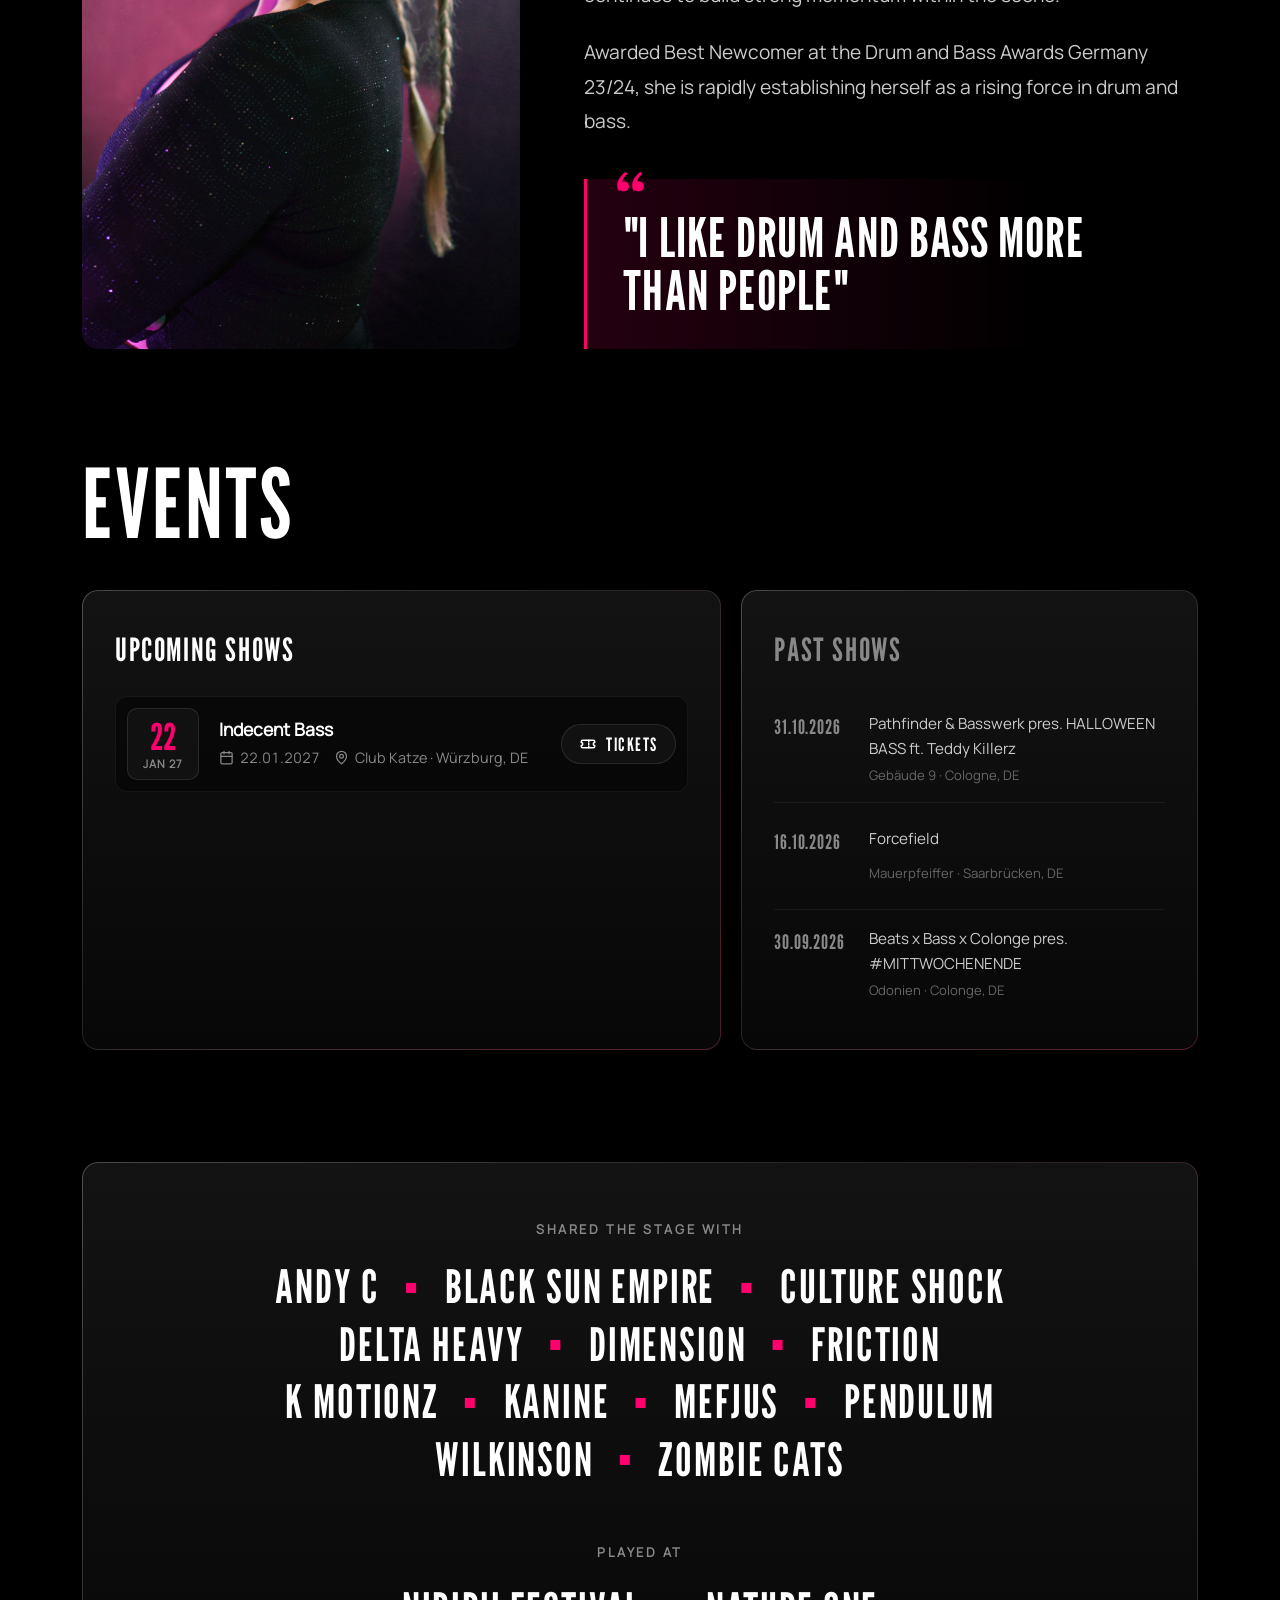
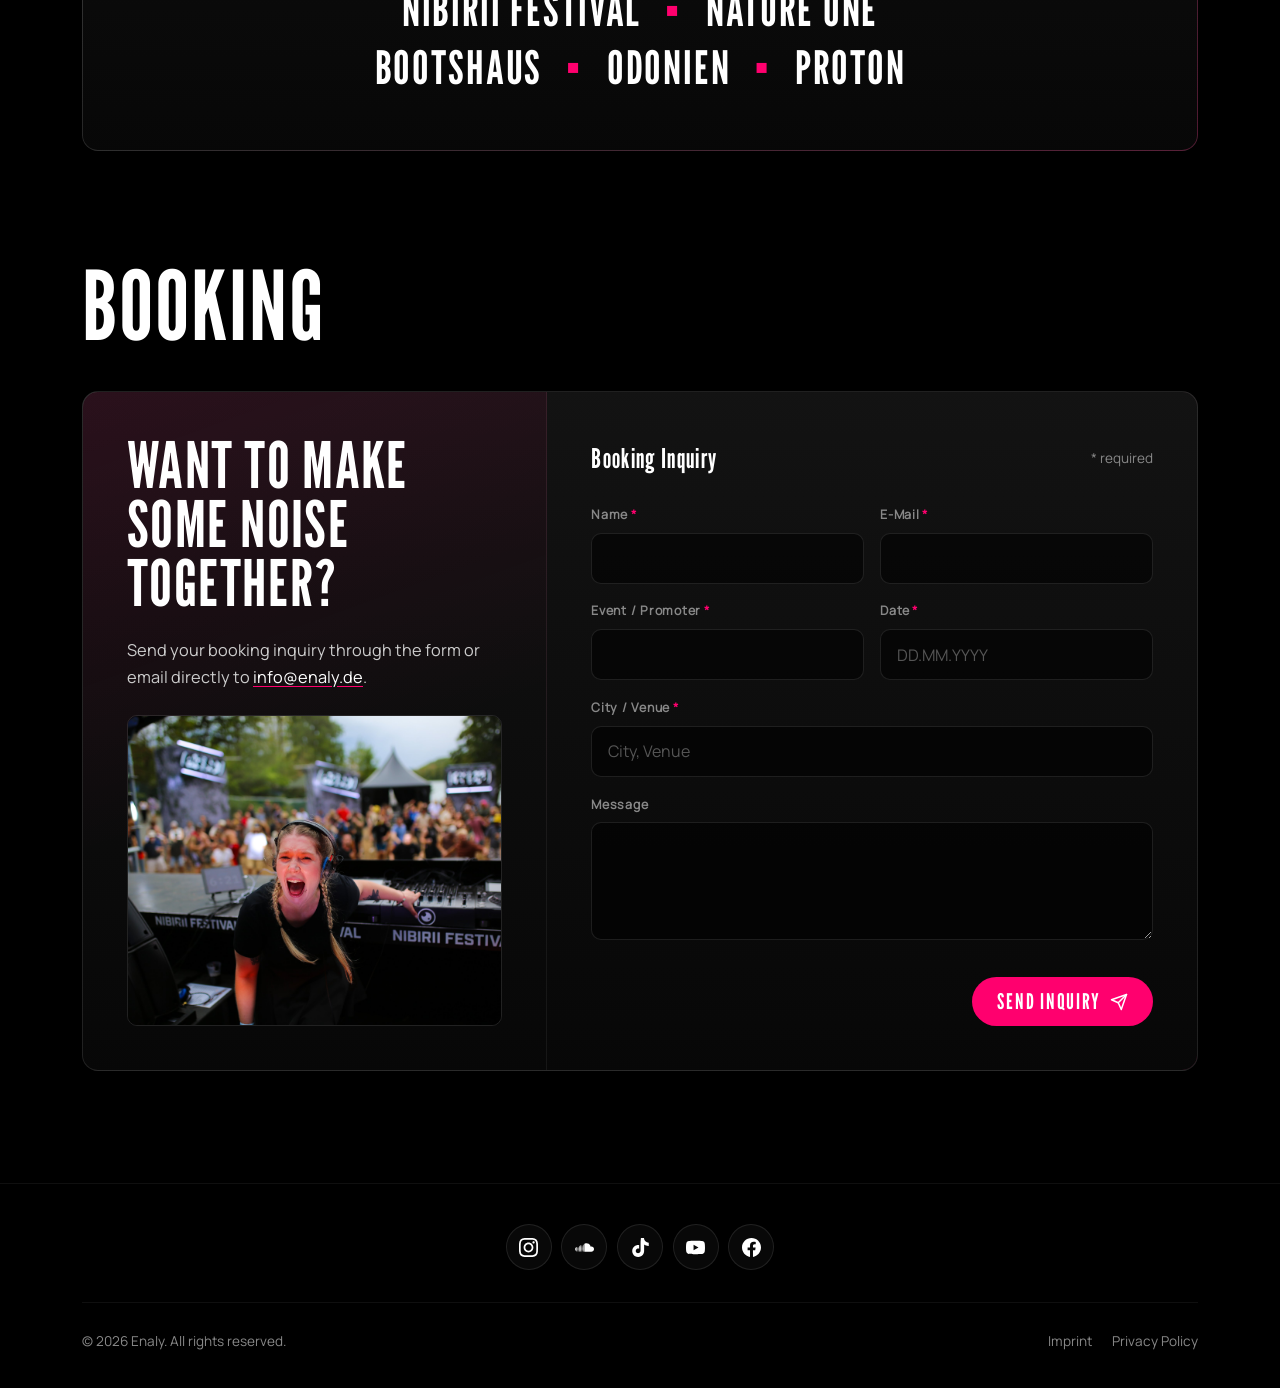
==== commit 22ead411: "Launch: sync from website-dev" ====
--- a/index.html
+++ b/index.html
@@ -9,10 +9,11 @@
   <meta name="viewport" content="width=device-width, initial-scale=1.0, viewport-fit=cover"/>
   <meta name="author" content="Florian Miltz (FLOWZ)">
   <link rel="author" href="/humans.txt">
-  <title>Work in Progress · Enaly</title>
-  <meta name="description" content="Official Website of Enaly. Drum & Bass DJ from Germany. Something heavy is in the making." />
-  <meta name="robots" content="index, follow">
-  <meta name="theme-color" content="#000000">
+
+  <title>Enaly · Drum & Bass DJ</title>
+  <meta name="description" content="Official Website of Enaly. Drum & Bass DJ from Germany." />
+  <meta name="theme-color" content="#000000" />
+  <link rel="canonical" href="https://enaly.de/" />
 
   <!-- Favicon (white lightning) -->
   <link rel="icon" href="/favicon.ico" sizes="any">
@@ -22,230 +23,908 @@
 
   <!-- Open Graph & social previews -->
   <meta property="og:title" content="Enaly · Drum & Bass DJ" />
-  <meta property="og:description" content="Something heavy is in the making." />
+  <meta property="og:description" content="Official Website of Enaly. Dark & Heavy Drum & Bass DJ." />
   <meta property="og:url" content="https://enaly.de" />
-  <meta property="og:image" content="https://enaly.de/assets/about.jpg" />
+  <meta property="og:image" content="https://enaly.de/assets/og-image.jpg" />
+  <meta property="og:image:width" content="1200" />
+  <meta property="og:image:height" content="630" />
+  <meta property="og:image:alt" content="Enaly · Drum &amp; Bass DJ" />
   <meta property="og:type" content="website" />
   <meta property="og:site_name" content="Enaly" />
+
   <meta name="twitter:card" content="summary_large_image">
-
+  <meta name="twitter:title" content="Enaly · Drum & Bass DJ">
+  <meta name="twitter:description" content="Official Website of Enaly. Dark & Heavy Drum & Bass DJ.">
+  <meta name="twitter:image" content="https://enaly.de/assets/og-image.jpg">
+
+  <!-- Preload brand fonts -->
   <link rel="preload" href="fonts/league-gothic-v13-latin-regular.woff2" as="font" type="font/woff2" crossorigin>
   <link rel="preload" href="fonts/manrope-v20-latin-regular.woff2" as="font" type="font/woff2" crossorigin>
 
-  <!-- Self-contained on purpose: works on PROD without css/enaly.css or js/site.js -->
+  <!-- Cloudflare Turnstile (spam protection) is loaded by js/booking-form.js only when someone uses the form -->
+
+  <!-- Structured data -->
+  <script type="application/ld+json">
+  {
+    "@context": "https://schema.org",
+    "@type": "MusicGroup",
+    "name": "Enaly",
+    "url": "https://enaly.de",
+    "image": "https://enaly.de/assets/seo.jpg",
+    "genre": ["Drum & Bass", "Neurofunk", "Heavy D&B"],
+    "sameAs": [
+      "https://www.instagram.com/enaly",
+      "https://www.soundcloud.com/enaly_dnb",
+      "https://www.tiktok.com/@enaly.dnb",
+      "https://www.youtube.com/@enalymusic",
+      "https://www.facebook.com/enalydnb"
+    ]
+  }
+  </script>
+
+  <link rel="stylesheet" href="css/enaly.css?v=20261106a">
+
+
+  <!-- Start loading content.json right away: it says which images to show,
+       so no old/default picture flashes up before the chosen one -->
+  <script>
+    window.enalyContent = fetch('data/content.json?t=' + Date.now(), { cache: 'no-store' })
+      .then(function (r) { return r.ok ? r.json() : null; })
+      .catch(function () { return null; });
+  </script>
+
   <style>
-    @font-face { font-family: 'League Gothic'; font-style: normal; font-weight: 400; font-display: swap; src: url('fonts/league-gothic-v13-latin-regular.woff2') format('woff2'); }
-    @font-face { font-family: 'Manrope'; font-style: normal; font-weight: 400; font-display: swap; src: url('fonts/manrope-v20-latin-regular.woff2') format('woff2'); }
-
-    :root {
-      --bg-primary: #000000;
-      --bg-surface: #1A1A1A;
-      --text-primary: #FFFFFF;
-      --text-secondary: #888888;
-      --text-muted: #CCCCCC;
-      --pink: #FF006E;
-      --glass-border: rgba(255, 255, 255, 0.10);
-      --hairline: rgba(255, 255, 255, 0.06);
-      --radius-pill: 9999px;
-      --transition-fast: 200ms ease;
-      --font-display: 'League Gothic', 'Arial Narrow', sans-serif;
-      --font-body: 'Manrope', system-ui, sans-serif;
-      --gutter: clamp(1rem, 4vw, 2rem);
-    }
-
-    *, *::before, *::after { box-sizing: border-box; margin: 0; padding: 0; }
-
-    html { background: var(--bg-primary); -webkit-text-size-adjust: 100%; }
-    body {
-      min-height: 100svh;
+
+    /* images chosen in the admin dashboard: invisible until the right picture has loaded */
+    img[data-dynamic] { opacity: 0; transition: opacity 0.5s ease; }
+    img[data-dynamic].is-loaded { opacity: 1; }
+    /* ==================== HOME · page layout ==================== */
+    section[id] { scroll-margin-top: calc(var(--nav-h) + 1.5rem); }
+
+    .section { padding: clamp(4rem, 9vw, 7rem) 0 0; }
+
+    .section-head {
       display: flex;
-      flex-direction: column;
-      background: var(--bg-primary);
-      color: var(--text-primary);
-      font-family: var(--font-body);
-      line-height: 1.65;
-      overflow-x: hidden;
-      -webkit-font-smoothing: antialiased;
-    }
-    ::selection { background: var(--pink); color: #fff; }
-    :focus-visible { outline: 2px solid var(--pink); outline-offset: 3px; border-radius: 6px; }
-
-    /* Ambient glow, slowly breathing */
-    .ambient {
-      position: fixed;
+      align-items: flex-end;
+      justify-content: space-between;
+      gap: 1.5rem;
+      flex-wrap: wrap;
+      margin-bottom: clamp(1.75rem, 4vw, 2.75rem);
+    }
+    .section-heading {
+      font-family: var(--font-display);
+      font-weight: 400;
+      font-size: clamp(3.2rem, 8vw, 6rem);
+      line-height: 0.88;
+      letter-spacing: 0.02em;
+      text-transform: uppercase;
+    }
+    /* ---------- HERO ---------- */
+    .hero {
+      position: relative;
+      min-height: min(100svh, 920px);
+      display: flex;
+      align-items: flex-end;
+      overflow: hidden;
+      isolation: isolate;
+    }
+    .hero-media {
+      position: absolute;
+      inset: 0;
+      z-index: -2;
+    }
+    .hero-media picture { display: block; width: 100%; height: 100%; }
+    .hero-media img {
+      width: 100%;
+      height: 100%;
+      object-fit: cover;
+      object-position: center 35%;
+      transform: scale(1.04);
+      animation: heroIn 1.6s cubic-bezier(.2,.7,.2,1) both;
+    }
+    .hero::after {
+      content: "";
+      position: absolute;
       inset: 0;
       z-index: -1;
-      pointer-events: none;
       background:
-        radial-gradient(55vw 45vw at 50% 42%, rgba(255, 0, 110, 0.16), transparent 62%),
-        radial-gradient(60vw 40vw at 100% 0%, rgba(255, 0, 110, 0.06), transparent 60%),
-        var(--bg-primary);
-      animation: breathe 7s ease-in-out infinite;
-    }
-    @keyframes breathe {
-      0%, 100% { opacity: 0.75; }
-      50% { opacity: 1; }
-    }
-
-    /* ---------- Main ---------- */
-    .wip {
-      flex: 1;
-      display: grid;
-      place-items: center;
-      padding: clamp(3rem, 10vh, 6rem) var(--gutter) 2rem;
-      text-align: center;
-    }
-    .wip-inner {
+        linear-gradient(180deg, rgba(0,0,0,0.55) 0%, rgba(0,0,0,0.05) 30%, rgba(0,0,0,0.35) 60%, #000 100%),
+        linear-gradient(90deg, rgba(0,0,0,0.55) 0%, transparent 55%);
+    }
+    @keyframes heroIn {
+      from { transform: scale(1.12); }
+      to   { transform: scale(1.04); }
+    }
+
+    .hero-inner {
+      width: 100%;
+      padding-top: calc(var(--nav-h) + 3rem);
+      padding-bottom: clamp(2rem, 5vw, 3.5rem);
+    }
+
+    .hero-bottom {
       display: flex;
-      flex-direction: column;
-      align-items: center;
-      max-width: 820px;
-    }
-
-    .logo-img {
-      width: clamp(200px, 42vw, 440px);
+      align-items: flex-end;
+      justify-content: space-between;
+      gap: 1.5rem 2rem;
+      flex-wrap: wrap;
+    }
+    .hero-logo { margin: 0; line-height: 0; animation: rise 1100ms 150ms cubic-bezier(.2,.7,.2,1) both; }
+    .hero-logo img {
+      width: clamp(220px, 52vw, 720px);
       height: auto;
       filter: brightness(0) invert(1);
-      margin-bottom: clamp(2.5rem, 7vh, 4rem);
-      animation: rise 1000ms 100ms cubic-bezier(.2,.7,.2,1) both;
-    }
-
-    .status {
+    }
+    .hero-actions { animation: rise 900ms 400ms cubic-bezier(.2,.7,.2,1) both; }
+    .hero-actions { display: flex; gap: 0.6rem; flex-wrap: wrap; }
+
+    .next-show {
+      display: none;
+      margin-top: 1.5rem;
+      align-items: center;
+      gap: 0.9rem;
+      padding: 0.6rem 0.6rem 0.6rem 1rem;
+      border-radius: var(--radius-pill);
+      background: rgba(0,0,0,0.6);
+      border: 1px solid var(--glass-border);
+      backdrop-filter: blur(16px);
+      -webkit-backdrop-filter: blur(16px);
+      text-decoration: none;
+      max-width: 100%;
+      cursor: pointer;
+      transition: border-color var(--transition-fast), background var(--transition-fast);
+    }
+    .next-show.is-ready { display: inline-flex; }
+    .next-show:hover { border-color: var(--pink-line); background: rgba(0,0,0,0.8); }
+    .next-show .pulse {
+      width: 8px; height: 8px; border-radius: 50%;
+      background: var(--pink);
+      box-shadow: 0 0 0 0 rgba(255,0,110,0.6);
+      animation: pulse 2s infinite;
+      flex-shrink: 0;
+    }
+    .next-show .ns-label { font-size: 0.8rem; color: var(--text-secondary); white-space: nowrap; }
+    .next-show .ns-text {
+      font-size: 0.92rem;
+      color: var(--text-primary);
+      white-space: nowrap;
+      overflow: hidden;
+      text-overflow: ellipsis;
+      min-width: 0;
+    }
+    .next-show .ns-arrow {
+      width: 32px; height: 32px; border-radius: 50%;
+      display: inline-flex; align-items: center; justify-content: center;
+      background: rgba(255,255,255,0.08);
+      flex-shrink: 0;
+    }
+    .next-show .ns-arrow svg { width: 16px; height: 16px; }
+    @keyframes pulse {
+      0% { box-shadow: 0 0 0 0 rgba(255,0,110,0.6); }
+      70% { box-shadow: 0 0 0 10px rgba(255,0,110,0); }
+      100% { box-shadow: 0 0 0 0 rgba(255,0,110,0); }
+    }
+    @keyframes rise {
+      from { opacity: 0; transform: translateY(24px); }
+      to   { opacity: 1; transform: none; }
+    }
+
+    /* ---------- WHAT'S NEW ---------- */
+    .whats-new-wrap { margin-top: clamp(1.5rem, 4vw, 2.5rem); }
+    .whats-new {
+      display: grid;
+      grid-template-columns: auto minmax(0, 1fr) auto;
+      align-items: center;
+      gap: clamp(0.9rem, 3vw, 2rem);
+      padding: clamp(1rem, 2.5vw, 1.4rem) clamp(1.1rem, 3vw, 2rem);
+      text-decoration: none;
+      transition: border-color var(--transition-fast), background var(--transition-fast), transform var(--transition-fast);
+    }
+    a.whats-new { cursor: pointer; }
+    a.whats-new:hover { transform: translateY(-2px); }
+    a.whats-new:hover .wn-arrow { background: var(--pink); color: #fff; border-color: var(--pink); }
+    .wn-label {
       display: inline-flex;
       align-items: center;
       gap: 0.55rem;
-      margin-bottom: 1.25rem;
-      padding: 0.45rem 0.95rem;
-      border-radius: var(--radius-pill);
-      border: 1px solid var(--glass-border);
-      background: rgba(0, 0, 0, 0.55);
-      backdrop-filter: blur(12px);
-      -webkit-backdrop-filter: blur(12px);
-      font-size: 0.82rem;
+      font-size: 0.85rem;
       font-weight: 600;
       color: var(--text-muted);
-      animation: rise 900ms 300ms cubic-bezier(.2,.7,.2,1) both;
-    }
-    .status .pulse {
+      white-space: nowrap;
+      padding-right: clamp(0.9rem, 3vw, 2rem);
+      border-right: 1px solid var(--glass-border);
+    }
+    .wn-label .pulse {
       width: 8px; height: 8px; border-radius: 50%;
       background: var(--pink);
       animation: pulse 2s infinite;
     }
-
-    h1 {
+    .wn-headline {
       font-family: var(--font-display);
       font-weight: 400;
-      font-size: clamp(3.2rem, 10vw, 7.5rem);
-      line-height: 0.9;
+      font-size: clamp(1.7rem, 3.4vw, 2.6rem);
+      line-height: 1;
+      letter-spacing: 0.03em;
+      text-transform: uppercase;
+      color: var(--pink);
+      overflow-wrap: anywhere;
+    }
+    .wn-arrow {
+      width: 46px; height: 46px; border-radius: 50%;
+      display: inline-flex; align-items: center; justify-content: center;
+      border: 1px solid var(--glass-border);
+      background: rgba(255,255,255,0.04);
+      color: var(--text-primary);
+      transition: background var(--transition-fast), color var(--transition-fast), border-color var(--transition-fast);
+    }
+    .wn-arrow svg { width: 20px; height: 20px; }
+    @media (max-width: 600px) {
+      .whats-new { grid-template-columns: minmax(0, 1fr) auto; }
+      .wn-label { grid-column: 1 / -1; border-right: none; padding-right: 0; }
+      .wn-arrow { width: 40px; height: 40px; }
+    }
+
+    /* ---------- Ticket status (doorsale / sold out) ---------- */
+    .ticket-cell { display: flex; gap: 0.5rem; flex-wrap: wrap; justify-content: flex-end; }
+    .btn.is-static { cursor: default; }
+    .btn.is-static:hover { background: rgba(255,255,255,0.04); border-color: var(--glass-border); }
+    /* Sold Out: same pill as Tickets/Doorsale, in pink, not clickable */
+    .btn.sold-out,
+    .btn.sold-out:hover {
+      color: var(--pink);
+      background: var(--pink-soft);
+      border-color: var(--pink-line);
+    }
+    @media (max-width: 600px) {
+      .ticket-cell { justify-content: center; }
+    }
+
+    /* ---------- ABOUT ---------- */
+    .about-grid {
+      display: grid;
+      grid-template-columns: minmax(0, 5fr) minmax(0, 7fr);
+      gap: clamp(2rem, 5vw, 4.5rem);
+      align-items: stretch;
+    }
+    /* Desktop: photo is exactly as tall as the text column (top and bottom flush), no scrolling along */
+    .portrait-frame {
+      position: relative;
+      margin: 0;
+      min-height: 420px;
+    }
+    .portrait-frame img {
+      position: absolute;
+      inset: 0;
+      width: 100%;
+      height: 100%;
+      object-fit: cover;
+      object-position: center 25%;
+      border-radius: var(--radius-card);
+    }
+    .about-text > :last-child { margin-bottom: 0; }
+    .about-body > :first-child { margin-top: -0.3em; } /* cancels the line spacing above the first line → text starts level with the photo */
+
+    .about-text p {
+      font-size: clamp(1.05rem, 1.5vw, 1.2rem);
+      line-height: 1.8;
+      color: var(--text-muted);
+      margin-bottom: 1.4rem;
+      max-width: 62ch;
+    }
+    .about-body > p:first-child {
+      font-size: clamp(1.2rem, 2vw, 1.45rem);
+      line-height: 1.6;
+      color: var(--text-primary);
+    }
+    /* formatting from the admin editor */
+    .about-body b { color: var(--text-primary); font-weight: 700; }
+    .about-body i { font-style: italic; }
+    .about-body u { text-decoration: underline; text-underline-offset: 4px; text-decoration-thickness: 1px; }
+    .about-body .fs-s { font-size: 0.85em; }
+    .about-body .fs-l { font-size: 1.25em; line-height: 1.45; }
+    .about-body .fs-xl { font-size: 1.6em; line-height: 1.3; }
+    .about-body ul, .about-body ol {
+      margin: 0 0 1.4rem 1.4rem;
+      max-width: 62ch;
+      font-size: clamp(1.05rem, 1.5vw, 1.2rem);
+      line-height: 1.8;
+      color: var(--text-muted);
+    }
+    .about-text .placeholder { color: var(--text-secondary); }
+
+    .quote-box {
+      position: relative;
+      margin-top: 2.5rem;
+      padding: 2rem 2rem 2rem 2.25rem;
+      border-left: 3px solid var(--pink);
+      background: linear-gradient(90deg, var(--pink-soft), transparent 75%);
+      border-radius: 0 var(--radius-card) var(--radius-card) 0;
+    }
+    .quote-box svg {
+      position: absolute;
+      top: -0.9rem;
+      left: 1.6rem;
+      width: 34px;
+      height: 34px;
+      color: var(--pink);
+    }
+    .quote-box blockquote {
+      font-family: var(--font-display);
+      font-weight: 400;
+      font-size: clamp(2.2rem, 4.5vw, 3.4rem);
+      line-height: 0.98;
       letter-spacing: 0.02em;
       text-transform: uppercase;
-      color: var(--pink);
-      max-width: 12ch;
-      animation: rise 1000ms 400ms cubic-bezier(.2,.7,.2,1) both;
-    }
-
-    .wip p {
-      margin-top: 1.25rem;
-      font-size: clamp(1rem, 1.6vw, 1.15rem);
-      color: var(--text-muted);
-      animation: rise 900ms 550ms cubic-bezier(.2,.7,.2,1) both;
-    }
-
-    .socials {
-      display: flex;
-      flex-wrap: wrap;
-      justify-content: center;
-      gap: 0.6rem;
-      margin-top: clamp(2.25rem, 6vh, 3.25rem);
-      animation: rise 900ms 700ms cubic-bezier(.2,.7,.2,1) both;
-    }
-    .social-icon-link {
-      width: 48px;
-      height: 48px;
-      display: inline-flex;
-      align-items: center;
-      justify-content: center;
-      border-radius: 50%;
-      border: 1px solid var(--glass-border);
-      background: rgba(255, 255, 255, 0.03);
       color: var(--text-primary);
-      cursor: pointer;
-      transition: color var(--transition-fast), border-color var(--transition-fast), background var(--transition-fast), transform var(--transition-fast);
-    }
-    .social-icon-link svg { width: 19px; height: 19px; fill: currentColor; }
-    .social-icon-link:hover {
-      color: #fff;
-      background: var(--pink);
-      border-color: var(--pink);
-      transform: translateY(-2px);
-    }
-
-    @keyframes rise {
-      from { opacity: 0; transform: translateY(20px); }
-      to { opacity: 1; transform: none; }
-    }
-    @keyframes pulse {
-      0% { box-shadow: 0 0 0 0 rgba(255, 0, 110, 0.6); }
-      70% { box-shadow: 0 0 0 10px rgba(255, 0, 110, 0); }
-      100% { box-shadow: 0 0 0 0 rgba(255, 0, 110, 0); }
-    }
-
-    /* ---------- Footer ---------- */
-    .site-footer {
-      width: 100%;
-      max-width: 1180px;
-      margin: 0 auto;
-      padding: 0 var(--gutter) 1.5rem;
-    }
-    .footer-bottom {
+    }
+
+    /* ---------- EVENTS ---------- */
+    .events-layout {
+      display: grid;
+      grid-template-columns: minmax(0, 7fr) minmax(0, 5fr); /* wider Past column → less wrapping, less height */
+      gap: 1.25rem;
+      align-items: stretch; /* Upcoming + Past boxes always equally tall */
+    }
+    .panel { padding: clamp(1.25rem, 3vw, 2rem); }
+    .panel-head {
       display: flex;
       align-items: center;
       justify-content: space-between;
       gap: 1rem;
+      margin-bottom: 1.25rem;
+    }
+    .panel-title {
+      font-family: var(--font-display);
+      font-weight: 400;
+      font-size: 2rem;
+      letter-spacing: 0.05em;
+      text-transform: uppercase;
+    }
+    .panel-title.muted { color: var(--text-secondary); }
+
+    .event-list { display: grid; gap: 0.6rem; grid-auto-rows: 1fr; } /* all event cards as tall as the tallest */
+    .event-card.is-extra { display: none; }
+    /* expanded list: Past box keeps its own height and travels along while scrolling */
+    .events-layout.is-expanded { align-items: start; }
+    .events-layout.is-expanded .past-panel { position: sticky; top: calc(var(--nav-h) + 1.25rem); }
+    .event-list.is-expanded .event-card.is-extra { display: grid; }
+    .show-all { margin-top: 0.75rem; width: 100%; }
+    .show-all[hidden] { display: none; }
+    .show-all svg { transition: transform var(--transition-fast); }
+    .show-all[aria-expanded="true"] svg { transform: rotate(180deg); }
+    .event-card {
+      display: grid;
+      grid-template-columns: 72px minmax(0, 1fr) auto;
+      gap: 1.25rem;
+      align-items: center;
+      padding: 0.7rem;
+      border-radius: calc(var(--radius-card) - 4px);
+      background: rgba(0,0,0,0.45);
+      border: 1px solid var(--hairline);
+      transition: border-color var(--transition-fast), background var(--transition-fast), transform var(--transition-fast);
+    }
+    .event-card:hover {
+      border-color: var(--pink-line);
+      background: rgba(255,0,110,0.05);
+      transform: translateX(4px);
+    }
+    .date-block {
+      display: flex;
+      flex-direction: column;
+      align-items: center;
+      justify-content: center;
+      aspect-ratio: 1;
+      border-radius: var(--radius-inner);
+      background: var(--bg-surface-accent);
+      border: 1px solid var(--glass-border);
+      line-height: 1;
+    }
+    .date-block .d {
+      font-family: var(--font-display);
+      font-size: 2.3rem;
+      color: var(--pink);
+    }
+    .date-block .my {
+      font-size: 0.7rem;
+      font-weight: 700;
+      letter-spacing: 0.1em;
+      color: var(--text-secondary);
+      margin-top: 0.15rem;
+    }
+    .date-block .raw {
+      font-family: var(--font-display);
+      font-size: 1.1rem;
+      color: var(--pink);
+      text-align: center;
+      padding: 0 0.3rem;
+    }
+    .event-info { min-width: 0; }
+    .event-title {
+      font-size: 1.1rem;
+      font-weight: 600;
+      line-height: 1.35;
+      margin-bottom: 0.3rem;
+      overflow-wrap: anywhere;
+    }
+    .event-meta {
+      display: flex;
       flex-wrap: wrap;
-      padding-top: 1.25rem;
-      border-top: 1px solid var(--hairline);
-      font-size: 0.85rem;
-      line-height: 1.5;
+      align-items: center;
+      gap: 0.25rem 0.9rem;
+      font-size: 0.9rem;
       color: var(--text-secondary);
     }
-    .footer-legal { display: flex; align-items: center; gap: 0.35rem 1.25rem; flex-wrap: wrap; list-style: none; }
-    .footer-legal li { display: flex; align-items: center; }
-    .footer-legal a {
+    .event-meta span { display: inline-flex; align-items: center; gap: 0.35rem; }
+    .event-meta svg { width: 15px; height: 15px; flex-shrink: 0; }
+    .event-full-date { font-variant-numeric: tabular-nums; }
+
+    .empty-state {
+      display: flex;
+      align-items: center;
+      gap: 1rem;
+      padding: 1.5rem;
+      border-radius: calc(var(--radius-card) - 4px);
+      border: 1px dashed var(--glass-border);
+      color: var(--text-secondary);
+      font-size: 0.95rem;
+    }
+    .empty-state svg { width: 22px; height: 22px; color: var(--pink); flex-shrink: 0; }
+
+    .past-list { list-style: none; display: grid; }
+    .past-item {
+      display: grid;
+      grid-template-columns: 4.9rem minmax(0, 1fr); /* fixed date column → titles line up */
+      gap: 0.25rem 1rem;
+      align-content: center;
+      padding: 0.95rem 0;
+      border-bottom: 1px solid var(--hairline);
+    }
+    .past-item:last-child { border-bottom: none; padding-bottom: 0; }
+    /* Desktop: the Past shows share the box height evenly, so there is no empty block at the bottom */
+    @media (min-width: 981px) {
+      .past-panel { display: flex; flex-direction: column; }
+      .past-list { flex: 1; grid-auto-rows: 1fr; }
+      .past-list.is-single { grid-auto-rows: auto; align-content: start; }
+      .past-item:last-child { padding-bottom: 0.95rem; }
+    }
+    .past-date {
+      font-family: var(--font-display);
+      font-size: 1.25rem;
+      letter-spacing: 0.04em;
+      color: var(--text-secondary);
+      font-variant-numeric: tabular-nums;
+    }
+    .past-title { font-size: 0.95rem; color: var(--text-muted); overflow-wrap: anywhere; }
+    .past-loc { grid-column: 2; font-size: 0.82rem; color: #666; }
+
+    /* ---------- REFERENCES ---------- */
+    .refs { padding-top: clamp(4rem, 9vw, 7rem); }
+    .refs-panel {
+      text-align: center;
+      padding: clamp(2rem, 5vw, 3.5rem) clamp(1rem, 4vw, 3rem);
+    }
+    .ref-block + .ref-block { margin-top: clamp(2.25rem, 5vw, 3.5rem); }
+    .ref-label {
+      font-size: 0.8rem;
+      font-weight: 600;
+      letter-spacing: 0.2em;
+      text-transform: uppercase;
+      color: var(--text-secondary);
+      margin-bottom: 1.25rem;
+    }
+    /* One row per line from the admin; squares only between comma-separated names of the same line */
+    .ref-block { container-type: inline-size; }
+    .ref-list {
+      --ref-max: clamp(1.7rem, 3.6vw, 3.2rem);
+      list-style: none;
+      display: flex;
+      flex-direction: column;
+      align-items: center;
+      gap: 0.1em;
+      max-width: 1000px;
+      margin: 0 auto;
+      font-family: var(--font-display);
+      font-size: var(--ref-max);
+      /* as big as allowed, but never wider than the box (row width in em is measured once by JS) */
+      font-size: min(var(--ref-max), calc(97cqi / var(--row-em, 1)));
+      line-height: 1.15;
+      letter-spacing: 0.04em;
+      text-transform: uppercase;
+      color: var(--text-primary);
+    }
+    .ref-row {
+      display: flex;
+      flex-wrap: nowrap; /* rows stay exactly as entered; JS scales the font so the widest row fits */
+      justify-content: center;
+      gap: 0.1em 0.55em;
+    }
+    .ref-item {
       display: inline-flex;
       align-items: center;
-      padding: 0.25rem 0;
+      white-space: nowrap;
+      transition: color var(--transition-fast);
+    }
+    .ref-item:not(:last-child)::after {
+      content: "■";
+      margin-left: 1.2em; /* = 0.55em of the name size, same as the gap after it */
+      font-size: 0.45em;
+      color: var(--pink);
+    }
+    /* Phones: same rows and squares as desktop, tighter spacing; JS scales the font to fit */
+    @media (max-width: 600px) {
+      .refs-panel { padding-left: 0.75rem; padding-right: 0.75rem; }
+      .ref-list { --ref-max: 1.75rem; gap: 0.2em; }
+      .ref-row { gap: 0.1em 0.5em; }
+      .ref-item:not(:last-child)::after { margin-left: 1.1em; } /* = 0.5em of the name size */
+    }
+    /* Safety net: never smaller than 15px – a very long row then wraps instead of shrinking further */
+    .ref-list { font-size: max(15px, min(var(--ref-max), calc(97cqi / var(--row-em, 1)))); }
+    .ref-row { flex-wrap: wrap; }
+
+    /* ---------- BOOKING ---------- */
+    .booking-panel {
+      display: grid;
+      grid-template-columns: minmax(0, 5fr) minmax(0, 7fr);
+      overflow: hidden;
+    }
+    .booking-left {
+      position: relative;
+      display: flex;
+      flex-direction: column;
+      gap: 1.5rem;
+      padding: clamp(1.5rem, 4vw, 2.75rem);
+      border-right: 1px solid var(--hairline);
+      background: linear-gradient(160deg, rgba(255,0,110,0.10), transparent 55%);
+    }
+    .booking-left h3 {
+      font-family: var(--font-display);
+      font-weight: 400;
+      font-size: clamp(2.8rem, 5vw, 4.2rem);
+      line-height: 0.92;
+      letter-spacing: 0.02em;
+      text-transform: uppercase;
+    }
+    .booking-left p { color: var(--text-muted); font-size: 1.02rem; max-width: 40ch; }
+    .booking-left p a {
+      color: var(--text-primary);
+      text-decoration: underline;
+      text-decoration-color: var(--pink);
+      text-underline-offset: 3px;
+      transition: color var(--transition-fast);
+    }
+    .booking-left p a:hover { color: var(--pink); }
+    .booking-working-img {
+      flex: 1 1 0;          /* fills the rest of the column, so the photo ends level with the form */
+      min-height: 220px;
+      width: 100%;
+      object-fit: cover;
+      border-radius: var(--radius-inner);
+      border: 1px solid var(--glass-border);
+    }
+
+    .booking-form {
+      padding: clamp(1.5rem, 4vw, 2.75rem);
+      display: grid;
+      grid-template-columns: 1fr 1fr;
+      gap: 1.1rem 1rem;
+      align-content: start;
+    }
+    .booking-form .span-2 { grid-column: 1 / -1; }
+    .form-intro {
+      grid-column: 1 / -1;
+      display: flex;
+      align-items: center;
+      justify-content: space-between;
+      gap: 1rem;
+      margin-bottom: 0.4rem;
       font-size: 0.85rem;
+      color: var(--text-secondary);
+    }
+    .form-intro strong {
+      font-family: var(--font-display);
+      font-weight: 400;
+      font-size: 1.7rem;
+      letter-spacing: 0.05em;
+      color: var(--text-primary);
+    }
+    .form-actions {
+      grid-column: 1 / -1;
+      display: flex;
+      align-items: flex-end; /* Send button sits on the bottom edge of the form */
+      justify-content: space-between;
+      gap: 1rem;
+      flex-wrap: wrap;
+      margin-top: 0.25rem;
+    }
+    .cf-turnstile { min-height: 65px; }
+
+    #formStatus {
+      grid-column: 1 / -1;
+      display: none;
+      align-items: flex-start;
+      gap: 0.7rem;
+      padding: 0.9rem 1rem;
+      border-radius: var(--radius-inner);
+      font-size: 0.95rem;
       line-height: 1.5;
-      color: var(--text-secondary);
-      text-decoration: none;
-      cursor: pointer;
-      transition: color var(--transition-fast);
-    }
-    .footer-legal a:hover { color: var(--pink); }
-
-    @media (max-width: 640px) {
-      .footer-bottom { flex-direction: column; text-align: center; }
-      .footer-legal { justify-content: center; }
-    }
-
+    }
+    #formStatus.is-visible { display: flex; }
+    #formStatus svg { width: 20px; height: 20px; flex-shrink: 0; margin-top: 0.1rem; }
+    #formStatus.success { background: rgba(0,230,118,0.08); border: 1px solid rgba(0,230,118,0.35); color: var(--green); }
+    #formStatus.error { background: var(--pink-soft); border: 1px solid var(--pink-line); color: #ff5c9e; }
+
+    .spinner {
+      width: 16px; height: 16px;
+      border: 2px solid rgba(255,255,255,0.35);
+      border-top-color: #fff;
+      border-radius: 50%;
+      animation: spin 0.8s linear infinite;
+    }
+    @keyframes spin { to { transform: rotate(360deg); } }
+
+    /* ---------- Responsive ---------- */
+    @media (max-width: 980px) {
+      .events-layout { grid-template-columns: 1fr; }
+      .events-layout.is-expanded .past-panel { position: static; }
+      .booking-panel { grid-template-columns: 1fr; }
+      .booking-left { border-right: none; border-bottom: 1px solid var(--hairline); }
+      .booking-working-img { flex: none; aspect-ratio: 16 / 9; min-height: 0; }
+    }
+    @media (max-width: 820px) {
+      .about-grid { grid-template-columns: 1fr; }
+      .portrait-frame { max-width: 520px; min-height: 0; }
+      .portrait-frame img { position: static; height: auto; }
+      .about-text { order: -1; }
+    }
+    @media (max-width: 600px) {
+      /* Mobile: header image in its natural aspect ratio (nothing cropped), logo + buttons below */
+      .hero {
+        display: block;
+        min-height: 0;
+        padding-top: calc(var(--nav-h) + 0.75rem);
+      }
+      .hero-media { position: relative; inset: auto; z-index: 0; }
+      .hero-media picture { display: block; }
+      .hero-media img {
+        height: auto;
+        max-height: 78svh;
+        object-fit: cover;
+        transform: none;
+        animation: none;
+      }
+      .hero::after { display: none; }
+      .hero-media::after {
+        content: "";
+        position: absolute;
+        left: 0; right: 0; bottom: 0;
+        height: 35%;
+        background: linear-gradient(180deg, transparent, #000);
+      }
+      .hero-inner { position: relative; z-index: 1; margin-top: -2.5rem; padding-top: 0; }
+      .hero-logo img { width: min(78vw, 360px); }
+      .hero-actions { width: 100%; }
+      /* Next show: same width as the two buttons above, no logo indent */
+      .next-show.is-ready { display: flex; width: 100%; }
+      .next-show.is-ready { display: flex; width: 100%; }
+      .next-show .ns-text { flex: 1; }
+      .hero-actions .btn { flex: 1 1 auto; }
+      .event-list { grid-auto-rows: auto; }
+      .event-card { grid-template-columns: 64px minmax(0, 1fr); gap: 0.9rem; }
+      .event-card .ticket-cell { grid-column: 1 / -1; }
+      .event-card .ticket-cell .btn { width: 100%; }
+      .date-block .d { font-size: 2.1rem; }
+      .booking-form { grid-template-columns: 1fr; }
+      .quote-box { padding: 1.75rem 1.25rem 1.5rem 1.5rem; }
+      .next-show .ns-label { display: none; }
+    }
     @media (prefers-reduced-motion: reduce) {
-      *, *::before, *::after { animation: none !important; transition-duration: 0.01ms !important; }
     }
   </style>
 </head>
-<body>
+<body id="top">
+  <a href="#main" class="skip-link">Skip to content</a>
   <div class="ambient" aria-hidden="true"></div>
 
-  <main class="wip">
-    <div class="wip-inner">
-      <img src="assets/logo.png" alt="Enaly Logo" class="logo-img">
-
-      <span class="status"><span class="pulse" aria-hidden="true"></span>Work in progress</span>
-      <h1>Something heavy is in the making</h1>
-      <p>Come back here later..</p>
-
-      <nav class="socials" aria-label="Social media">
+  <!-- ==================== NAVIGATION ==================== -->
+  <nav class="site-nav" aria-label="Main">
+    <a href="/" class="nav-logo" aria-label="Enaly Home"><img src="assets/logo.png" alt="Enaly Logo" class="nav-logo-img"></a>
+
+    <div class="nav-right">
+      <ul class="nav-links">
+        <li><a href="#about" class="nav-link">About</a></li>
+        <li><a href="#events" class="nav-link">Events</a></li>
+        <li><a href="#booking" class="nav-link">Booking</a></li>
+      </ul>
+      <button class="nav-toggle" type="button" aria-expanded="false" aria-controls="navSheet" aria-label="Open menu">
+        <svg class="icon-open" viewBox="0 0 24 24" fill="none" stroke="currentColor" stroke-width="2" stroke-linecap="round" aria-hidden="true"><path d="M4 7h16M4 12h16M4 17h10"/></svg>
+        <svg class="icon-close" viewBox="0 0 24 24" fill="none" stroke="currentColor" stroke-width="2" stroke-linecap="round" aria-hidden="true"><path d="M6 6l12 12M18 6 6 18"/></svg>
+      </button>
+    </div>
+  </nav>
+  <div class="nav-sheet" id="navSheet">
+    <ul>
+      <li><a href="#about" class="nav-link">About <svg viewBox="0 0 24 24" fill="none" stroke="currentColor" stroke-width="2" stroke-linecap="round" stroke-linejoin="round" aria-hidden="true"><path d="M5 12h14M13 6l6 6-6 6"/></svg></a></li>
+      <li><a href="#events" class="nav-link">Events <svg viewBox="0 0 24 24" fill="none" stroke="currentColor" stroke-width="2" stroke-linecap="round" stroke-linejoin="round" aria-hidden="true"><path d="M5 12h14M13 6l6 6-6 6"/></svg></a></li>
+      <li><a href="#booking" class="nav-link">Booking <svg viewBox="0 0 24 24" fill="none" stroke="currentColor" stroke-width="2" stroke-linecap="round" stroke-linejoin="round" aria-hidden="true"><path d="M5 12h14M13 6l6 6-6 6"/></svg></a></li>
+    </ul>
+  </div>
+
+  <!-- ==================== HERO ==================== -->
+  <header class="hero">
+    <div class="hero-media">
+      <picture>
+        <!-- Mobile header (admin: Images / Layout → Header Banner Image · Mobile); breakpoint matches the mobile hero layout -->
+        <source id="imgHeaderMobile" media="(max-width: 600px)">
+        <img id="imgHeader" alt="Enaly Stage" fetchpriority="high" data-dynamic>
+      </picture>
+    </div>
+    <div class="container hero-inner">
+      <div class="hero-bottom">
+        <h1 class="hero-logo"><img src="assets/logo.png" alt="Enaly" width="720" height="144"></h1>
+        <div class="hero-actions">
+          <a href="#events" class="btn btn-ghost">
+            <svg viewBox="0 0 24 24" fill="none" stroke="currentColor" stroke-width="2" stroke-linecap="round" stroke-linejoin="round" aria-hidden="true"><rect x="3" y="4" width="18" height="18" rx="2"/><path d="M16 2v4M8 2v4M3 10h18"/></svg>
+            Upcoming Shows
+          </a>
+          <a href="/booking" class="btn btn-primary">
+            <svg viewBox="0 0 24 24" fill="none" stroke="currentColor" stroke-width="2" stroke-linecap="round" stroke-linejoin="round" aria-hidden="true"><path d="M3 9a2 2 0 0 1 2-2h14a2 2 0 0 1 2 2v1a2 2 0 0 0 0 4v1a2 2 0 0 1-2 2H5a2 2 0 0 1-2-2v-1a2 2 0 0 0 0-4Z"/><path d="M13 7v2M13 15v2M13 11v2"/></svg>
+            Booking
+          </a>
+        </div>
+      </div>
+
+      <a href="#events" class="next-show" id="nextShow" aria-live="polite">
+        <span class="pulse" aria-hidden="true"></span>
+        <span class="ns-label">Next show</span>
+        <span class="ns-text" id="nextShowText"></span>
+        <span class="ns-arrow" aria-hidden="true"><svg viewBox="0 0 24 24" fill="none" stroke="currentColor" stroke-width="2" stroke-linecap="round" stroke-linejoin="round"><path d="M7 17 17 7M8 7h9v9"/></svg></span>
+      </a>
+    </div>
+  </header>
+
+  <main id="main">
+
+    <!-- ==================== WHAT'S NEW (toggle + texts in admin) ==================== -->
+    <div class="container whats-new-wrap" id="whatsNew" hidden></div>
+
+    <!-- ==================== ABOUT ==================== -->
+    <section class="section" id="about">
+      <div class="container">
+        <div class="section-head reveal">
+          <h2 class="section-heading">About</h2>
+        </div>
+
+        <div class="about-grid">
+          <figure class="portrait-frame reveal">
+            <img id="imgAbout" alt="Enaly Portrait" data-dynamic>
+          </figure>
+
+          <div class="about-text reveal" id="aboutTextContainer">
+            <p class="placeholder">Loading bio…</p>
+            <div class="quote-box">
+              <svg viewBox="0 0 24 24" fill="currentColor" aria-hidden="true"><path d="M4.6 19.5c-1-1-1.6-2.4-1.6-4.3 0-3.6 2.3-7 5.9-9.7l1.3 1.6c-2.2 1.8-3.4 3.6-3.6 5.4.4-.1.8-.2 1.3-.2 2 0 3.4 1.4 3.4 3.4 0 2.1-1.6 3.6-3.6 3.6-1.1 0-2.2-.4-3.1-1.2Zm10.5 0c-1-1-1.6-2.4-1.6-4.3 0-3.6 2.3-7 5.9-9.7l1.3 1.6c-2.2 1.8-3.4 3.6-3.6 5.4.4-.1.8-.2 1.3-.2 2 0 3.4 1.4 3.4 3.4 0 2.1-1.6 3.6-3.6 3.6-1.1 0-2.2-.4-3.1-1.2Z"/></svg>
+              <blockquote>"I like drum and bass more than people"</blockquote>
+            </div>
+          </div>
+        </div>
+      </div>
+    </section>
+
+    <!-- ==================== EVENTS ==================== -->
+    <section class="section" id="events">
+      <div class="container">
+        <div class="section-head reveal">
+          <h2 class="section-heading">Events</h2>
+        </div>
+
+        <div class="events-layout">
+          <div class="panel glass reveal">
+            <div class="panel-head">
+              <h3 class="panel-title">Upcoming Shows</h3>
+            </div>
+            <div class="event-list" id="upcomingEvents">
+              <div class="empty-state">Loading shows…</div>
+            </div>
+            <button type="button" class="btn btn-ghost btn-sm show-all" id="showAllEvents" aria-expanded="false" aria-controls="upcomingEvents" hidden>
+              <svg viewBox="0 0 24 24" fill="none" stroke="currentColor" stroke-width="2" stroke-linecap="round" stroke-linejoin="round" aria-hidden="true"><path d="m6 9 6 6 6-6"/></svg>
+              <span>Show all</span>
+            </button>
+          </div>
+
+          <aside class="panel glass reveal past-panel" aria-labelledby="pastTitle">
+            <div class="panel-head">
+              <h3 class="panel-title muted" id="pastTitle">Past Shows</h3>
+            </div>
+            <ul class="past-list" id="pastEvents"></ul>
+          </aside>
+        </div>
+      </div>
+    </section>
+
+    <!-- ==================== REFERENCES ==================== -->
+    <section class="refs" aria-label="References" id="refs">
+      <div class="container">
+        <div class="refs-panel glass reveal">
+          <div class="ref-block">
+            <h3 class="ref-label">Shared the stage with</h3>
+            <ul class="ref-list" id="sharedStageContainer"></ul>
+          </div>
+          <div class="ref-block">
+            <h3 class="ref-label">Played at</h3>
+            <ul class="ref-list" id="selectedShowsContainer"></ul>
+          </div>
+        </div>
+      </div>
+    </section>
+
+    <!-- ==================== BOOKING ==================== -->
+    <section class="section" id="booking">
+      <div class="container">
+        <div class="section-head reveal">
+          <h2 class="section-heading">Booking</h2>
+        </div>
+
+        <div class="booking-panel glass reveal">
+          <div class="booking-left">
+            <h3>Want to make some noise together?</h3>
+            <p>Send your booking inquiry through the form or email directly to <a href="mailto:info@enaly.de">info@enaly.de</a>.</p>
+            <img id="imgWorking" alt="Enaly Working DJ Set" class="booking-working-img" data-dynamic>
+          </div>
+
+          <form id="bookingForm" class="booking-form" novalidate>
+            <div class="form-intro">
+              <strong>Booking Inquiry</strong>
+              <span>* required</span>
+            </div>
+
+            <div class="field">
+              <label for="f-name">Name<span class="req">*</span></label>
+              <input id="f-name" type="text" name="name" autocomplete="name" required>
+            </div>
+            <div class="field">
+              <label for="f-email">E-Mail<span class="req">*</span></label>
+              <input id="f-email" type="email" name="email" autocomplete="email" required>
+            </div>
+            <div class="field">
+              <label for="f-event">Event / Promoter<span class="req">*</span></label>
+              <input id="f-event" type="text" name="event" required>
+            </div>
+            <div class="field">
+              <label for="f-date">Date<span class="req">*</span></label>
+              <input id="f-date" type="text" name="date" placeholder="DD.MM.YYYY" inputmode="numeric" required>
+            </div>
+            <div class="field span-2">
+              <label for="f-location">City / Venue<span class="req">*</span></label>
+              <input id="f-location" type="text" name="location" placeholder="City, Venue" required>
+            </div>
+            <div class="field span-2">
+              <label for="f-message">Message</label>
+              <textarea id="f-message" name="message" rows="4"></textarea>
+            </div>
+
+            <div class="form-actions">
+              <!-- Cloudflare Turnstile captcha widget -->
+              <div class="cf-turnstile" data-sitekey="0x4AAAAAAE1CwQInEPI7M0NS" data-theme="dark"></div>
+
+              <button type="submit" id="submitBtn" class="btn btn-primary">
+                <span class="btn-text">Send Inquiry</span>
+                <svg class="icon-shift" viewBox="0 0 24 24" fill="none" stroke="currentColor" stroke-width="2" stroke-linecap="round" stroke-linejoin="round" aria-hidden="true"><path d="m22 2-7 20-4-9-9-4Z"/><path d="M22 2 11 13"/></svg>
+              </button>
+            </div>
+
+            <div id="formStatus" role="status" aria-live="polite"></div>
+          </form>
+        </div>
+      </div>
+    </section>
+  </main>
+
+  <!-- ==================== FOOTER ==================== -->
+  <footer class="site-footer">
+    <div class="container">
+      <div class="footer-inner">
+        <div class="footer-top">
+          <div class="footer-socials">
             <a href="https://www.instagram.com/enaly" target="_blank" rel="noopener noreferrer" class="social-icon-link" aria-label="Instagram">
               <svg viewBox="0 0 24 24" aria-hidden="true"><path d="M12 2.163c3.204 0 3.584.012 4.85.07 3.252.148 4.771 1.691 4.919 4.919.058 1.265.069 1.645.069 4.849 0 3.205-.012 3.584-.069 4.849-.149 3.225-1.664 4.771-4.919 4.919-1.266.058-1.644.07-4.85.07-3.204 0-3.584-.012-4.849-.07-3.26-.149-4.771-1.699-4.919-4.92-.058-1.265-.07-1.644-.07-4.849 0-3.204.013-3.583.07-4.849.149-3.227 1.664-4.771 4.919-4.919 1.266-.067 1.645-.069 4.849-.069zm0-2.163c-3.259 0-3.667.014-4.947.072-4.358.2-6.78 2.618-6.98 6.98-.059 1.281-.073 1.689-.073 4.948 0 3.259.014 3.668.072 4.948.2 4.358 2.618 6.78 6.98 6.98 1.281.058 1.689.072 4.948.072 3.259 0 3.668-.014 4.948-.072 4.354-.2 6.782-2.618 6.979-6.98.059-1.28.073-1.689.073-4.948 0-3.259-.014-3.667-.072-4.947-.196-4.354-2.617-6.78-6.979-6.98-1.281-.059-1.69-.073-4.949-.073zm0 5.838c-3.403 0-6.162 2.759-6.162 6.162s2.759 6.163 6.162 6.163 6.162-2.759 6.162-6.163c0-3.403-2.759-6.162-6.162-6.162zm0 10.162c-2.209 0-4-1.79-4-4 0-2.209 1.791-4 4-4s4 1.791 4 4c0 2.21-1.791 4-4 4zm6.406-11.845c-.796 0-1.441.645-1.441 1.44s.645 1.44 1.441 1.44c.795 0 1.439-.645 1.439-1.44s-.644-1.44-1.439-1.44z"/></svg>
             </a>
@@ -261,28 +940,353 @@
             <a href="https://www.facebook.com/enalydnb" target="_blank" rel="noopener noreferrer" class="social-icon-link" aria-label="Facebook">
               <svg viewBox="0 0 24 24" aria-hidden="true"><path d="M24 12.073c0-6.627-5.373-12-12-12s-12 5.373-12 12c0 5.99 4.388 10.954 10.125 11.854v-8.385H7.078v-3.47h3.047V9.43c0-3.007 1.792-4.669 4.533-4.669 1.312 0 2.686.235 2.686.235v2.953H15.83c-1.491 0-1.956.925-1.956 1.874v2.25h3.328l-.532 3.47h-2.796v8.385C19.612 23.027 24 18.062 24 12.073z"/></svg>
             </a>
-          </nav>
-    </div>
-  </main>
-
-  <footer class="site-footer">
-    <div class="footer-bottom">
-      <p>© 2026 Enaly. All rights reserved.</p>
-      <ul class="footer-legal">
-        <li><a href="#" role="button" data-cookie-settings>Cookie Settings</a></li>
-        <li><a href="imprint">Imprint</a></li>
-        <li><a href="privacy-policies">Privacy Policies</a></li>
-      </ul>
+          </div>
+        </div>
+
+        <div class="footer-bottom">
+          <p>© 2026 Enaly. All rights reserved.</p>
+          <ul class="footer-legal">
+            <!-- Cookie banner hidden (no optional services): <li><a href="#" role="button" data-cookie-settings>Cookie Settings</a></li> -->
+            <li><a href="imprint">Imprint</a></li>
+            <li><a href="privacy-policies">Privacy Policy</a></li>
+          </ul>
+        </div>
+      </div>
     </div>
   </footer>
 
-  <script src="js/cookie-banner.js"></script>
+  <!-- ==================== SCRIPTS ==================== -->
+  <script src="js/site.js?v=20261113a"></script>
+  <!-- Cookie banner hidden for now – the website sets no optional cookies. To show it again, remove this comment wrapper:
+    <script src="js/cookie-banner.js?v=20261105b"></script>
+  -->
+  <script src="js/booking-form.js?v=20261114a"></script>
+  <script src="js/richtext.js?v=20261105d"></script>
+
   <script>
-    // Cookie settings link (reopens the consent banner)
-    document.querySelector('[data-cookie-settings]').addEventListener('click', function (e) {
-      e.preventDefault();
-      if (window.reopenCookieBanner) window.reopenCookieBanner();
+    // ---------- Helpers ----------
+    const ICONS = {
+      pin: '<svg viewBox="0 0 24 24" fill="none" stroke="currentColor" stroke-width="2" stroke-linecap="round" stroke-linejoin="round" aria-hidden="true"><path d="M20 10c0 6-8 12-8 12s-8-6-8-12a8 8 0 0 1 16 0Z"/><circle cx="12" cy="10" r="3"/></svg>',
+      ticket: '<svg viewBox="0 0 24 24" fill="none" stroke="currentColor" stroke-width="2" stroke-linecap="round" stroke-linejoin="round" aria-hidden="true"><path d="M3 9a2 2 0 0 1 2-2h14a2 2 0 0 1 2 2v1a2 2 0 0 0 0 4v1a2 2 0 0 1-2 2H5a2 2 0 0 1-2-2v-1a2 2 0 0 0 0-4Z"/><path d="M13 7v2M13 15v2M13 11v2"/></svg>',
+      cal: '<svg viewBox="0 0 24 24" fill="none" stroke="currentColor" stroke-width="2" stroke-linecap="round" stroke-linejoin="round" aria-hidden="true"><rect x="3" y="4" width="18" height="18" rx="2"/><path d="M16 2v4M8 2v4M3 10h18"/></svg>',
+      ok: '<svg viewBox="0 0 24 24" fill="none" stroke="currentColor" stroke-width="2" stroke-linecap="round" stroke-linejoin="round" aria-hidden="true"><circle cx="12" cy="12" r="10"/><path d="m8 12 3 3 5-6"/></svg>',
+      err: '<svg viewBox="0 0 24 24" fill="none" stroke="currentColor" stroke-width="2" stroke-linecap="round" stroke-linejoin="round" aria-hidden="true"><circle cx="12" cy="12" r="10"/><path d="M12 8v4M12 16h.01"/></svg>',
+      soldout: '<svg viewBox="0 0 24 24" fill="none" stroke="currentColor" stroke-width="2" stroke-linecap="round" stroke-linejoin="round" aria-hidden="true"><path d="M2 9a3 3 0 0 1 0 6v2a2 2 0 0 0 2 2h16a2 2 0 0 0 2-2v-2a3 3 0 0 1 0-6V7a2 2 0 0 0-2-2H4a2 2 0 0 0-2 2Z"/><path d="m9 12 2 2 4-4"/></svg>',
+      door: '<svg viewBox="0 0 24 24" fill="none" stroke="currentColor" stroke-width="2" stroke-linecap="round" stroke-linejoin="round" aria-hidden="true"><path d="M13 4h3a2 2 0 0 1 2 2v14"/><path d="M2 20h3M13 20h9M10 12v.01"/><path d="M13 4.6v16.1a1 1 0 0 1-1.2 1L5 20V5.6a2 2 0 0 1 1.5-1.9l4-1A2 2 0 0 1 13 4.6Z"/></svg>',
+      arrow: '<svg viewBox="0 0 24 24" fill="none" stroke="currentColor" stroke-width="2" stroke-linecap="round" stroke-linejoin="round" aria-hidden="true"><path d="M7 17 17 7M8 7h9v9"/></svg>',
+      send: '<svg class="icon-shift" viewBox="0 0 24 24" fill="none" stroke="currentColor" stroke-width="2" stroke-linecap="round" stroke-linejoin="round" aria-hidden="true"><path d="m22 2-7 20-4-9-9-4Z"/><path d="M22 2 11 13"/></svg>'
+    };
+    const MONTHS = ['JAN','FEB','MAR','APR','MAY','JUN','JUL','AUG','SEP','OCT','NOV','DEC'];
+
+    function escapeHtml(text) {
+      return String(text || '').replace(/&/g, "&amp;").replace(/</g, "&lt;").replace(/>/g, "&gt;").replace(/"/g, "&quot;").replace(/'/g, "&#39;");
+    }
+    function safeUrl(url) {
+      const u = String(url || '').trim();
+      return /^https?:\/\//i.test(u) ? u : '';
+    }
+
+
+    // Show an image chosen in the dashboard; it fades in once loaded (never the old default first)
+    function showImage(img, src) {
+      if (!img || !src) return;
+      const done = () => img.classList.add('is-loaded');
+      img.addEventListener('load', done, { once: true });
+      img.addEventListener('error', done, { once: true });
+      img.src = src;
+      if (img.complete && img.naturalWidth) done();
+    }
+
+    // ---------- Content loader (data/content.json) ----------
+    async function loadContent() {
+      const container = document.getElementById('aboutTextContainer');
+      const quote = container.querySelector('.quote-box');
+      try {
+        const content = (await window.enalyContent) || {};
+
+        // Images: only the ones chosen in the dashboard (defaults only if nothing is set)
+        const header = content.imgHeader || 'assets/header.jpg';
+        // separate mobile header if set, otherwise phones use the desktop image (set before the img, so the browser picks the right one)
+        document.getElementById('imgHeaderMobile').srcset = content.imgHeaderMobile || header;
+        showImage(document.getElementById('imgHeader'), header);
+        showImage(document.getElementById('imgAbout'), content.imgAbout || 'assets/about.jpg');
+        showImage(document.getElementById('imgWorking'), content.imgWorking || 'assets/working.jpg');
+        if (!Object.keys(content).length) { container.querySelector('.placeholder')?.remove(); return; }
+
+        container.querySelector('.placeholder')?.remove();
+        if (content.about && content.about.trim() !== "") {
+          // formatted text from the admin editor (cleaned again here), or old plain text
+          const html = window.EnalyRich
+            ? EnalyRich.toHtml(content.about)
+            : content.about.replace(/<[^>]*>/g, '\n').split('\n').filter(p => p.trim() !== "").map(p => `<p>${escapeHtml(p)}</p>`).join('');
+          const box = document.createElement('div');
+          box.className = 'about-body';
+          box.innerHTML = html;
+          quote.before(box);
+        }
+
+        renderWhatsNew(content);
+        renderRefList(content.sharedStage, 'sharedStageContainer');
+        renderRefList(content.selectedShows, 'selectedShowsContainer');
+      } catch (err) {
+        container.querySelector('.placeholder')?.remove();
+        console.error('Error loading content:', err);
+      }
+    }
+
+    // What's New strip below the header (admin: on/off, title, headline, link)
+    function renderWhatsNew(content) {
+      const wrap = document.getElementById('whatsNew');
+      const active = content.whatsNewActive === true || content.whatsNewActive === 'true';
+      const headline = String(content.whatsNewHeadline || '').trim();
+      if (!active || !headline) { wrap.hidden = true; return; }
+
+      const title = String(content.whatsNewTitle || '').trim() || "What's New?";
+      const url = safeUrl(content.whatsNewLink);
+      const inner = `
+        <span class="wn-label"><span class="pulse" aria-hidden="true"></span>${escapeHtml(title)}</span>
+        <span class="wn-headline">${escapeHtml(headline)}</span>
+        ${url ? `<span class="wn-arrow">${ICONS.arrow}</span>` : ''}`;
+
+      wrap.innerHTML = url
+        ? `<a class="whats-new glass" href="${escapeHtml(url)}" target="_blank" rel="noopener noreferrer">${inner}</a>`
+        : `<div class="whats-new glass">${inner}</div>`;
+      wrap.hidden = false;
+    }
+
+    // References: "Shared the stage with" + "Played at" (JSON key: selectedShows) as compact name lists
+    // Each line = one row; names inside a line are separated by commas
+    function parseRefRows(rawText) {
+      return String(rawText || '')
+        .split('\n')
+        .map(line => line.split(',').map(i => i.trim()).filter(Boolean))
+        .filter(row => row.length);
+    }
+
+    // Phones: always two names per row (no matter how the lines are set in the dashboard)
+    const REF_MOBILE = window.matchMedia('(max-width: 600px)');
+    function pairUp(rows) {
+      const names = rows.flat(), pairs = [];
+      for (let i = 0; i < names.length; i += 2) pairs.push(names.slice(i, i + 2));
+      return pairs;
+    }
+    const refSources = {};
+
+    function renderRefList(rawText, containerId) {
+      const container = document.getElementById(containerId);
+      refSources[containerId] = rawText;
+      const parsed = parseRefRows(rawText);
+      const rows = REF_MOBILE.matches ? pairUp(parsed) : parsed;
+      container.closest('.ref-block').hidden = !rows.length;
+      container.innerHTML = rows.map(row =>
+        `<li class="ref-row">${row.map(item => `<span class="ref-item">${escapeHtml(item)}</span>`).join('')}</li>`
+      ).join('');
+      const blocks = document.querySelectorAll('.refs .ref-block');
+      document.getElementById('refs').hidden = [...blocks].every(b => b.hidden);
+      fitRefLists();
+    }
+
+    // Font size for the name rows.
+    // JS only measures how wide the widest row is *relative to its font size* (in em) – that number
+    // never changes while scrolling. The browser then scales the text with CSS (container units),
+    // so the rows always fit, also when the iPhone address bar shows/hides or the phone is rotated.
+    function fitRefLists() {
+      const lists = [...document.querySelectorAll('.ref-list')];
+      let rowEm = 0;
+      lists.forEach(list => {
+        const fs = parseFloat(getComputedStyle(list).fontSize) || 16;
+        [...list.children].forEach(row => {
+          row.style.flexWrap = 'nowrap';            // measure the row in one line
+          rowEm = Math.max(rowEm, row.scrollWidth / fs);
+          row.style.flexWrap = '';
+        });
+      });
+      // both lists share one size so "Shared the stage with" and "Played at" look the same
+      if (rowEm > 0) document.getElementById('refs').style.setProperty('--row-em', rowEm.toFixed(3));
+    }
+    // re-measure once the brand font has loaded (the fallback font is wider, so before that the text is only smaller, never too big)
+    if (document.fonts && document.fonts.ready) document.fonts.ready.then(fitRefLists);
+    // switching between phone and desktop layout (e.g. rotating a tablet) → rebuild the rows
+    REF_MOBILE.addEventListener('change', () => {
+      Object.keys(refSources).forEach(id => renderRefList(refSources[id], id));
     });
+
+    loadContent();
+
+
+    // ---------- Events loader (data/events.json) ----------
+    function parseDate(dateStr) {
+      if (!dateStr) return new Date(0);
+      const cleanStr = dateStr.trim();
+      if (/^\d{1,2}[\.\-]\d{1,2}[\.\-]\d{4}$/.test(cleanStr)) {
+        const parts = cleanStr.split(/[\.\-]/);
+        return new Date(parts[2], parts[1] - 1, parts[0]);
+      }
+      if (/^\d{4}[\.\-]\d{1,2}[\.\-]\d{1,2}$/.test(cleanStr)) {
+        const parts = cleanStr.split(/[\.\-]/);
+        return new Date(parts[0], parts[1] - 1, parts[2]);
+      }
+      return new Date(dateStr);
+    }
+
+    function dateBlock(item) {
+      const d = parseDate(item.date);
+      if (isNaN(d.getTime()) || d.getTime() === 0) {
+        return `<div class="date-block"><span class="raw">${escapeHtml(item.date)}</span></div>`;
+      }
+      return `<div class="date-block" aria-hidden="true">
+                <span class="d">${String(d.getDate()).padStart(2, '0')}</span>
+                <span class="my">${MONTHS[d.getMonth()]} ${String(d.getFullYear()).slice(2)}</span>
+              </div>`;
+    }
+
+    function locationLine(item) {
+      return [item.venue, item.city].filter(v => v && String(v).trim()).map(escapeHtml).join(' · ');
+    }
+
+    // Sold Out (pink text) wins; otherwise ticket link and/or doorsale (same look as the ticket button)
+    function isTrue(v) { return v === true || v === 'true'; }
+    function ticketCell(item, ticketUrl) {
+      if (isTrue(item.soldOut)) return `<span class="btn btn-ghost btn-sm is-static sold-out">${ICONS.soldout}Sold Out</span>`;
+      let html = '';
+      if (ticketUrl) html += `<a href="${escapeHtml(ticketUrl)}" target="_blank" rel="noopener noreferrer" class="btn btn-ghost btn-sm event-ticket-link">${ICONS.ticket}Tickets</a>`;
+      if (isTrue(item.doorsale)) html += `<span class="btn btn-ghost btn-sm is-static">${ICONS.door}Doorsale</span>`;
+      return html;
+    }
+
+    const UPCOMING_VISIBLE = 3; // shown before "Show all"
+
+    // Past box keeps the collapsed height while the upcoming list is opened
+    function lockPastHeight() {
+      const past = document.querySelector('.past-panel');
+      const layout = document.querySelector('.events-layout');
+      const list = document.getElementById('upcomingEvents');
+      const wasOpen = list.classList.contains('is-expanded');
+      past.style.height = '';
+      list.classList.remove('is-expanded'); layout.classList.remove('is-expanded');
+      const h = past.getBoundingClientRect().height;   // height with 3 shows, both boxes equal
+      if (wasOpen) { list.classList.add('is-expanded'); layout.classList.add('is-expanded'); }
+      if (window.matchMedia('(min-width: 981px)').matches) past.style.height = h + 'px';
+    }
+    let pastResizeWidth = window.innerWidth;
+    window.addEventListener('resize', () => {
+      if (window.innerWidth === pastResizeWidth) return;
+      pastResizeWidth = window.innerWidth;
+      if (document.getElementById('upcomingEvents').classList.contains('is-expanded')) lockPastHeight();
+    });
+
+    async function loadEvents() {
+      const upcomingContainer = document.getElementById('upcomingEvents');
+      const pastContainer = document.getElementById('pastEvents');
+
+      try {
+        const res = await fetch('data/events.json?t=' + Date.now(), { cache: 'no-store' });
+        const events = await res.json();
+        const now = new Date().setHours(0, 0, 0, 0);
+
+        const upcomingList = [];
+        const pastList = [];
+
+        events.forEach(item => {
+          const timestamp = parseDate(item.date).getTime();
+          if (timestamp >= now) upcomingList.push({ ...item, timestamp });
+          else pastList.push({ ...item, timestamp });
+        });
+
+        upcomingList.sort((a, b) => a.timestamp - b.timestamp);
+        pastList.sort((a, b) => b.timestamp - a.timestamp);
+        const recentPastList = pastList.slice(0, 3);
+
+
+        // Upcoming
+        upcomingContainer.innerHTML = upcomingList.length ? '' :
+          `<div class="empty-state">${ICONS.cal}<span>No upcoming shows announced. Stay tuned!</span></div>`;
+
+        upcomingList.forEach((item, idx) => {
+          const ticketUrl = safeUrl(item.tickets);
+          const loc = locationLine(item);
+          upcomingContainer.insertAdjacentHTML('beforeend', `
+            <article class="event-card${idx >= UPCOMING_VISIBLE ? ' is-extra' : ''}">
+              ${dateBlock(item)}
+              <div class="event-info">
+                <h4 class="event-title">${escapeHtml(item.title)}</h4>
+                <div class="event-meta">
+                  <span class="event-full-date">${ICONS.cal}${escapeHtml(item.date)}</span>
+                  ${loc ? `<span>${ICONS.pin}${loc}</span>` : ''}
+                </div>
+              </div>
+              <div class="ticket-cell">${ticketCell(item, ticketUrl)}</div>
+            </article>`);
+        });
+
+        // More than 3 upcoming shows → "Show all" button
+        const showAll = document.getElementById('showAllEvents');
+        const extra = upcomingList.length - UPCOMING_VISIBLE;
+        showAll.hidden = extra <= 0;
+        if (extra > 0) {
+          const label = showAll.querySelector('span');
+          label.textContent = `Show all (${upcomingList.length})`;
+          showAll.onclick = () => {
+            const willOpen = !upcomingContainer.classList.contains('is-expanded');
+            if (willOpen) lockPastHeight(); // keep the Past box exactly as tall as before
+            const open = upcomingContainer.classList.toggle('is-expanded');
+            document.querySelector('.events-layout').classList.toggle('is-expanded', open);
+            if (!open) document.querySelector('.past-panel').style.height = '';
+            showAll.setAttribute('aria-expanded', open ? 'true' : 'false');
+            label.textContent = open ? 'Show less' : `Show all (${upcomingList.length})`;
+            if (!open) document.getElementById('events').scrollIntoView({ behavior: 'smooth' });
+          };
+        }
+
+        // Next show pill in hero
+        if (upcomingList.length) {
+          const next = upcomingList[0];
+          const loc = [next.venue, next.city].filter(Boolean).join(', ');
+          document.getElementById('nextShowText').textContent =
+            `${next.date} · ${next.title}${loc ? ' · ' + loc : ''}`;
+          document.getElementById('nextShow').classList.add('is-ready');
+        }
+
+        // Past
+        pastContainer.innerHTML = recentPastList.length ? '' :
+          `<li class="past-item"><span class="past-title" style="grid-column:1/-1;color:var(--text-secondary)">No recent past shows.</span></li>`;
+
+        pastContainer.classList.toggle('is-single', recentPastList.length <= 1);
+        recentPastList.forEach(item => {
+          const loc = locationLine(item);
+          pastContainer.insertAdjacentHTML('beforeend', `
+            <li class="past-item">
+              <span class="past-date">${escapeHtml(item.date)}</span>
+              <span class="past-title">${escapeHtml(item.title)}</span>
+              ${loc ? `<span class="past-loc">${loc}</span>` : ''}
+            </li>`);
+        });
+
+      } catch (err) {
+        console.error('Error loading events:', err);
+        upcomingContainer.innerHTML = `<div class="empty-state">${ICONS.cal}<span>No upcoming shows announced. Stay tuned!</span></div>`;
+      }
+    }
+
+    loadEvents();
+
+    // ---------- Scrollspy ----------
+    (function () {
+      const sections = document.querySelectorAll('section[id]');
+      const navLinks = document.querySelectorAll('.nav-link');
+
+      const observer = new IntersectionObserver((entries) => {
+        entries.forEach(entry => {
+          if (!entry.isIntersecting) return;
+          const id = entry.target.getAttribute('id');
+          navLinks.forEach(link => {
+            link.classList.toggle('active', link.getAttribute('href') === `#${id}`);
+          });
+        });
+      }, { root: null, rootMargin: '-35% 0px -55% 0px', threshold: 0 });
+
+      sections.forEach(section => observer.observe(section));
+    })();
   </script>
 </body>
 </html>
--- a/css/enaly.css
+++ b/css/enaly.css
@@ -0,0 +1,457 @@
+/* ==========================================================================
+   ENALY · Design System
+   Shared tokens, base, navigation, footer, buttons and form controls.
+   Page-specific layouts live in each page's own <style> block.
+   ========================================================================== */
+
+@font-face { font-family: 'League Gothic'; font-style: normal; font-weight: 400; font-display: swap; src: url('../fonts/league-gothic-v13-latin-regular.woff2') format('woff2'); }
+@font-face { font-family: 'Manrope'; font-style: normal; font-weight: 400; font-display: swap; src: url('../fonts/manrope-v20-latin-regular.woff2') format('woff2'); }
+
+:root {
+  /* Brand palette (design.md) */
+  --bg-primary: #000000;
+  --bg-surface: #1A1A1A;
+  --bg-surface-accent: #111111;
+  --text-primary: #FFFFFF;
+  --text-secondary: #888888;
+  --text-muted: #CCCCCC;
+
+  /* Brand accents (existing site) */
+  --pink: #FF006E;
+  --pink-hover: #E0005F;
+  --pink-soft: rgba(255, 0, 110, 0.14);
+  --pink-line: rgba(255, 0, 110, 0.38);
+  --green: #00E676;
+
+  /* Glass & borders */
+  --glass-bg: rgba(0, 0, 0, 0.70);
+  --glass-border: rgba(255, 255, 255, 0.10);
+  --hairline: rgba(255, 255, 255, 0.06);
+  --blur-radius: 24px;
+
+  /* Radii & motion */
+  --radius-pill: 9999px;
+  --radius-card: 16px;
+  --radius-inner: 10px;
+  --transition-fast: 200ms ease;
+  --transition-smooth: 300ms ease-out;
+
+  /* Layout */
+  --container: 1180px;
+  --gutter: clamp(1rem, 4vw, 2rem);
+  --nav-h: 72px;
+
+  /* Type */
+  --font-display: 'League Gothic', 'Arial Narrow', sans-serif;
+  --font-body: 'Manrope', system-ui, sans-serif;
+}
+
+*, *::before, *::after { box-sizing: border-box; margin: 0; padding: 0; }
+
+html {
+  scroll-behavior: smooth;
+  -webkit-text-size-adjust: 100%;
+  background: var(--bg-primary);
+}
+
+body {
+  background: var(--bg-primary);
+  color: var(--text-primary);
+  font-family: var(--font-body);
+  font-size: 1rem;
+  line-height: 1.65;
+  min-height: 100vh;
+  overflow-x: hidden;
+  -webkit-font-smoothing: antialiased;
+  text-rendering: optimizeLegibility;
+}
+
+img { max-width: 100%; display: block; }
+a { color: inherit; }
+button { font: inherit; color: inherit; }
+::selection { background: var(--pink); color: #fff; }
+
+:focus-visible {
+  outline: 2px solid var(--pink);
+  outline-offset: 3px;
+  border-radius: 6px;
+}
+
+.skip-link {
+  position: absolute;
+  left: 1rem;
+  top: -100px;
+  z-index: 2000;
+  background: var(--pink);
+  color: #fff;
+  padding: 0.6rem 1rem;
+  border-radius: var(--radius-pill);
+  text-decoration: none;
+  font-weight: 600;
+}
+.skip-link:focus { top: 1rem; }
+
+.container {
+  width: 100%;
+  max-width: var(--container);
+  margin: 0 auto;
+  padding: 0 var(--gutter);
+}
+
+.sr-only {
+  position: absolute; width: 1px; height: 1px; padding: 0; margin: -1px;
+  overflow: hidden; clip: rect(0, 0, 0, 0); white-space: nowrap; border: 0;
+}
+
+/* --------------------------------------------------------------------------
+   Grain + ambient glow (body background layer)
+   -------------------------------------------------------------------------- */
+.ambient {
+  position: fixed;
+  inset: 0;
+  pointer-events: none;
+  z-index: -1;
+  background:
+    radial-gradient(60vw 40vw at 85% -10%, rgba(255, 0, 110, 0.10), transparent 60%),
+    radial-gradient(50vw 40vw at -10% 110%, rgba(255, 0, 110, 0.06), transparent 60%),
+    var(--bg-primary);
+}
+
+/* --------------------------------------------------------------------------
+   Glass surface
+   -------------------------------------------------------------------------- */
+.glass {
+  background: linear-gradient(180deg, rgba(26, 26, 26, 0.72), rgba(10, 10, 10, 0.72));
+  border: 1px solid var(--glass-border);
+  border-radius: var(--radius-card);
+  backdrop-filter: blur(var(--blur-radius));
+  -webkit-backdrop-filter: blur(var(--blur-radius));
+  position: relative;
+}
+/* subtle gradient border highlight */
+.glass::before {
+  content: "";
+  position: absolute;
+  inset: -1px;
+  border-radius: inherit;
+  padding: 1px;
+  background: linear-gradient(140deg, rgba(255,255,255,0.18), rgba(255,255,255,0.02) 40%, rgba(255,0,110,0.22));
+  -webkit-mask: linear-gradient(#000 0 0) content-box, linear-gradient(#000 0 0);
+  -webkit-mask-composite: xor;
+          mask-composite: exclude;
+  pointer-events: none;
+}
+
+/* --------------------------------------------------------------------------
+   Navigation
+   Desktop: full-width black bar that stays at the top.
+   Phones (≤760px): floating glass pill (see media query below).
+   -------------------------------------------------------------------------- */
+.site-nav {
+  position: fixed;
+  top: 0;
+  left: 0;
+  right: 0;
+  z-index: 1000;
+  height: var(--nav-h);
+  display: flex;
+  align-items: center;
+  justify-content: space-between;
+  gap: 1rem;
+  padding: 0 max(var(--gutter), calc((100% - var(--container)) / 2 + var(--gutter)));
+  background: #000;
+  border-bottom: 1px solid var(--hairline);
+  transition: box-shadow var(--transition-smooth);
+}
+.site-nav.is-scrolled { box-shadow: 0 10px 30px rgba(0, 0, 0, 0.6); }
+
+.nav-logo { display: inline-flex; align-items: center; cursor: pointer; }
+.nav-logo-img {
+  height: 24px;
+  width: auto;
+  filter: brightness(0) invert(1);
+  transition: opacity var(--transition-fast), transform var(--transition-fast);
+}
+.nav-logo:hover .nav-logo-img { opacity: 0.8; }
+
+.nav-links {
+  display: flex;
+  align-items: center;
+  gap: 0.25rem;
+  list-style: none;
+}
+.nav-links a {
+  position: relative;
+  display: inline-block;
+  font-family: var(--font-display);
+  font-size: 1.35rem;
+  letter-spacing: 0.08em;
+  text-transform: uppercase;
+  text-decoration: none;
+  color: var(--text-secondary);
+  padding: 0.35rem 0.9rem;
+  border-radius: var(--radius-pill);
+  cursor: pointer;
+  transition: color var(--transition-fast), background var(--transition-fast);
+}
+.nav-links a:hover { color: var(--text-primary); background: rgba(255,255,255,0.05); }
+.nav-links a.active { color: var(--pink); }
+/* last link: text ends exactly at the page edge (same line as the header buttons below) */
+.nav-links li:last-child a { margin-right: -0.9rem; }
+
+.nav-right { display: flex; align-items: center; gap: 0.5rem; }
+
+.nav-toggle {
+  display: none;
+  width: 42px;
+  height: 42px;
+  border-radius: 50%;
+  border: 1px solid var(--glass-border);
+  background: rgba(255,255,255,0.04);
+  align-items: center;
+  justify-content: center;
+  cursor: pointer;
+  transition: background var(--transition-fast), border-color var(--transition-fast);
+}
+.nav-toggle:hover { background: rgba(255,255,255,0.1); }
+.nav-toggle svg { width: 20px; height: 20px; }
+.nav-toggle .icon-close { display: none; }
+.site-nav.is-open .nav-toggle .icon-open { display: none; }
+.site-nav.is-open .nav-toggle .icon-close { display: block; }
+
+/* Mobile menu sheet */
+.nav-sheet {
+  display: none;
+}
+
+@media (max-width: 760px) {
+  :root { --nav-h: 64px; }
+  .site-nav {
+    top: 0.6rem;
+    left: 50%;
+    right: auto;
+    transform: translateX(-50%);
+    width: calc(100% - 2 * var(--gutter));
+    height: auto;
+    padding: 0.45rem 0.45rem 0.45rem 1.1rem;
+    background: var(--glass-bg);
+    border: 1px solid var(--glass-border);
+    border-radius: var(--radius-pill);
+    backdrop-filter: blur(var(--blur-radius)) saturate(140%);
+    -webkit-backdrop-filter: blur(var(--blur-radius)) saturate(140%);
+    transition: background var(--transition-smooth), box-shadow var(--transition-smooth);
+  }
+  .site-nav.is-scrolled { background: rgba(0, 0, 0, 0.85); box-shadow: 0 12px 40px rgba(0, 0, 0, 0.6); }
+  .nav-logo-img { height: 19px; }
+  .nav-links { display: none; }
+  .nav-toggle { display: inline-flex; }
+
+  .nav-sheet {
+    display: block;
+    position: fixed;
+    top: calc(0.6rem + 58px + 0.5rem);
+    left: 50%;
+    transform: translate(-50%, -8px);
+    width: calc(100% - 2 * var(--gutter));
+    z-index: 999;
+    padding: 0.75rem;
+    background: rgba(0, 0, 0, 0.92);
+    border: 1px solid var(--glass-border);
+    border-radius: var(--radius-card);
+    backdrop-filter: blur(var(--blur-radius));
+    -webkit-backdrop-filter: blur(var(--blur-radius));
+    opacity: 0;
+    visibility: hidden;
+    transition: opacity var(--transition-fast), transform var(--transition-fast), visibility var(--transition-fast);
+  }
+  .nav-sheet.is-open { opacity: 1; visibility: visible; transform: translate(-50%, 0); }
+  .nav-sheet ul { list-style: none; display: grid; gap: 0.25rem; }
+  .nav-sheet a {
+    display: flex;
+    align-items: center;
+    justify-content: space-between;
+    padding: 0.85rem 1rem;
+    border-radius: var(--radius-inner);
+    font-family: var(--font-display);
+    font-size: 1.8rem;
+    letter-spacing: 0.06em;
+    text-transform: uppercase;
+    text-decoration: none;
+    color: var(--text-primary);
+    cursor: pointer;
+    transition: background var(--transition-fast), color var(--transition-fast);
+  }
+  .nav-sheet a:hover, .nav-sheet a.active { background: rgba(255,255,255,0.06); color: var(--pink); }
+  .nav-sheet a svg { width: 20px; height: 20px; color: var(--text-secondary); }
+}
+
+/* --------------------------------------------------------------------------
+   Buttons
+   -------------------------------------------------------------------------- */
+.btn {
+  display: inline-flex;
+  align-items: center;
+  justify-content: center;
+  gap: 0.55rem;
+  font-family: var(--font-display);
+  font-size: 1.35rem;
+  letter-spacing: 0.08em;
+  text-transform: uppercase;
+  text-decoration: none;
+  line-height: 1;
+  padding: 0.8rem 1.5rem;
+  border-radius: var(--radius-pill);
+  border: 1px solid transparent;
+  cursor: pointer;
+  white-space: nowrap;
+  transition: background var(--transition-fast), color var(--transition-fast), border-color var(--transition-fast), transform var(--transition-fast), box-shadow var(--transition-fast);
+}
+.btn svg { width: 18px; height: 18px; flex-shrink: 0; transition: transform var(--transition-fast); }
+.btn:hover svg.icon-shift { transform: translateX(3px); }
+.btn:active { transform: translateY(1px); }
+.btn[disabled] { opacity: 0.6; cursor: progress; }
+
+.btn-primary { background: var(--pink); color: #fff; }
+.btn-primary:hover { background: var(--pink-hover); box-shadow: 0 8px 30px rgba(255, 0, 110, 0.35); }
+
+.btn-ghost { background: rgba(255,255,255,0.04); color: var(--text-primary); border-color: var(--glass-border); }
+.btn-ghost:hover { background: rgba(255,255,255,0.10); border-color: rgba(255,255,255,0.25); }
+
+.btn-sm { font-size: 1.15rem; padding: 0.6rem 1.1rem; }
+
+/* --------------------------------------------------------------------------
+   Form controls
+   -------------------------------------------------------------------------- */
+.field { display: flex; flex-direction: column; gap: 0.45rem; }
+.field label {
+  font-size: 0.78rem;
+  font-weight: 600;
+  letter-spacing: 0.06em;
+  color: var(--text-secondary);
+}
+.field label .req { color: var(--pink); margin-left: 0.15rem; }
+
+.input,
+.field input,
+.field textarea,
+.field select {
+  width: 100%;
+  background: rgba(0, 0, 0, 0.55);
+  border: 1px solid var(--glass-border);
+  border-radius: var(--radius-inner);
+  padding: 0.85rem 1rem;
+  color: var(--text-primary);
+  font-family: var(--font-body);
+  font-size: 1rem;
+  outline: none;
+  transition: border-color var(--transition-fast), background var(--transition-fast), box-shadow var(--transition-fast);
+}
+.field textarea { resize: vertical; min-height: 110px; }
+.field input::placeholder, .field textarea::placeholder { color: #555; }
+.field input:hover, .field textarea:hover { border-color: rgba(255,255,255,0.2); }
+.field input:focus, .field textarea:focus, .field select:focus {
+  border-color: var(--pink);
+  background: rgba(0, 0, 0, 0.75);
+  box-shadow: 0 0 0 4px var(--pink-soft);
+}
+
+/* --------------------------------------------------------------------------
+   Footer
+   -------------------------------------------------------------------------- */
+.site-footer {
+  position: relative;
+  margin-top: clamp(4rem, 10vw, 7rem);
+  border-top: 1px solid var(--hairline);
+  overflow: hidden;
+}
+.footer-inner {
+  display: grid;
+  gap: 2rem;
+  padding: 2.5rem 0 2rem;
+}
+.footer-top {
+  display: flex;
+  justify-content: center;
+}
+.footer-socials { display: flex; justify-content: center; gap: 0.6rem; flex-wrap: wrap; }
+.social-icon-link {
+  width: 46px;
+  height: 46px;
+  display: inline-flex;
+  align-items: center;
+  justify-content: center;
+  border-radius: 50%;
+  border: 1px solid var(--glass-border);
+  background: rgba(255,255,255,0.03);
+  color: var(--text-primary);
+  cursor: pointer;
+  transition: color var(--transition-fast), border-color var(--transition-fast), background var(--transition-fast), transform var(--transition-fast);
+}
+.social-icon-link svg { width: 19px; height: 19px; fill: currentColor; }
+.social-icon-link:hover {
+  color: #fff;
+  background: var(--pink);
+  border-color: var(--pink);
+  transform: translateY(-2px);
+}
+
+.footer-bottom {
+  display: flex;
+  align-items: center;
+  justify-content: space-between;
+  gap: 1rem;
+  flex-wrap: wrap;
+  padding-top: 1.5rem;
+  border-top: 1px solid var(--hairline);
+  font-size: 0.85rem;
+  color: var(--text-secondary);
+}
+.footer-bottom p { margin: 0; line-height: 1.5; }
+.footer-legal { display: flex; align-items: center; gap: 0.35rem 1.25rem; flex-wrap: wrap; list-style: none; margin: 0; padding: 0; }
+.footer-legal li { display: flex; align-items: center; }
+.footer-legal a, .footer-legal button {
+  display: inline-flex;
+  align-items: center;
+  margin: 0;
+  padding: 0.25rem 0;
+  background: none;
+  border: none;
+  font-family: var(--font-body);
+  font-size: 0.85rem;
+  font-weight: 400;
+  line-height: 1.5;
+  letter-spacing: normal;
+  color: var(--text-secondary);
+  text-decoration: none;
+  cursor: pointer;
+  -webkit-appearance: none;
+          appearance: none;
+  transition: color var(--transition-fast);
+}
+.footer-legal a:hover, .footer-legal button:hover { color: var(--pink); }
+.footer-legal a[aria-current="page"] { color: var(--text-primary); }
+
+@media (max-width: 640px) {
+  .footer-bottom { flex-direction: column; align-items: center; text-align: center; }
+  .footer-legal { justify-content: center; }
+}
+
+/* --------------------------------------------------------------------------
+   Reveal on scroll (only when JS is active)
+   -------------------------------------------------------------------------- */
+.js .reveal {
+  opacity: 0;
+  transform: translateY(18px);
+  transition: opacity 700ms ease-out, transform 700ms cubic-bezier(.2,.7,.2,1);
+}
+.js .reveal.is-visible { opacity: 1; transform: none; }
+
+@media (prefers-reduced-motion: reduce) {
+  html { scroll-behavior: auto; }
+  *, *::before, *::after {
+    animation-duration: 0.01ms !important;
+    animation-iteration-count: 1 !important;
+    transition-duration: 0.01ms !important;
+  }
+  .js .reveal { opacity: 1; transform: none; }
+}
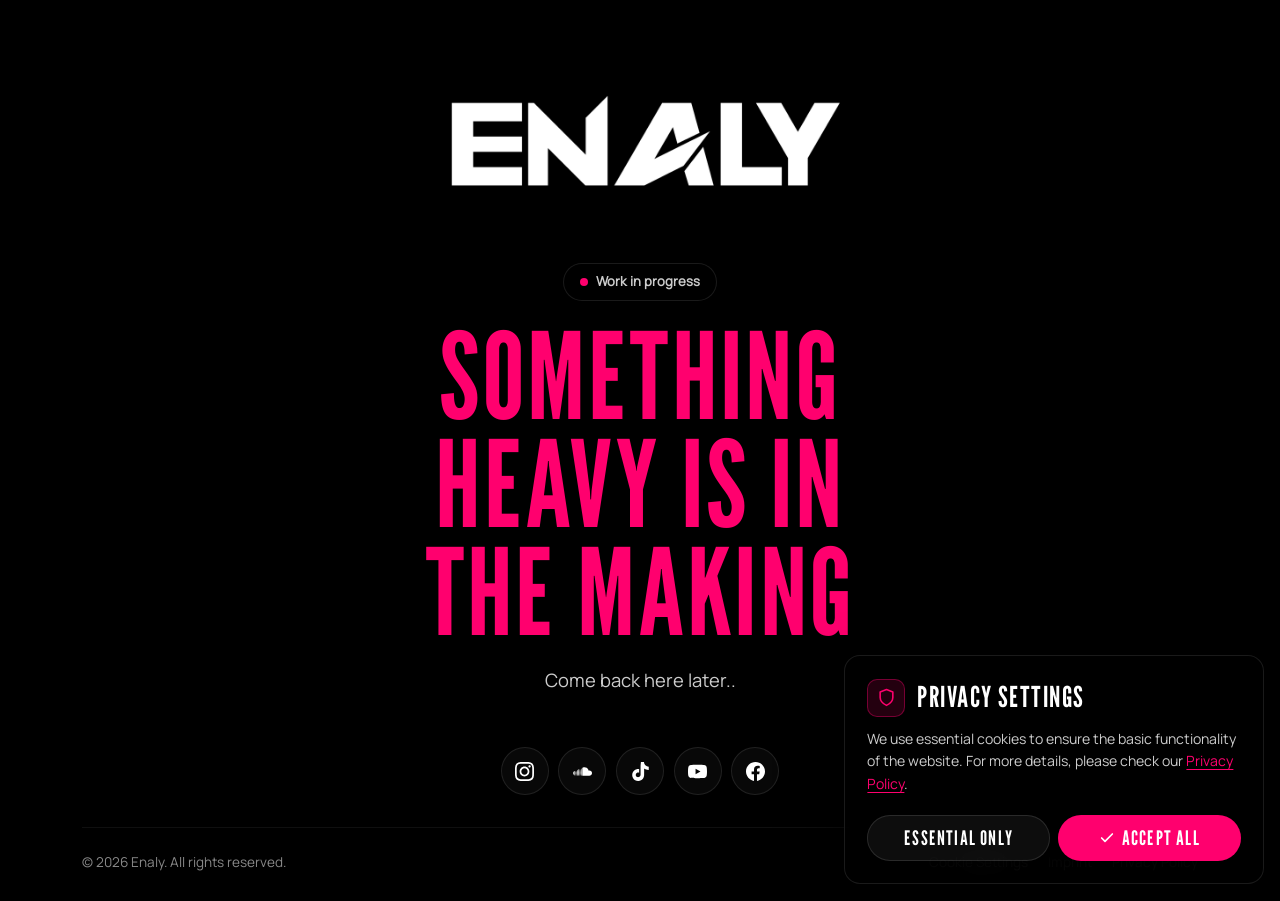
==== commit 0e81fea1: "Add files via upload" ====
--- a/index.html
+++ b/index.html
@@ -9,11 +9,10 @@
   <meta name="viewport" content="width=device-width, initial-scale=1.0, viewport-fit=cover"/>
   <meta name="author" content="Florian Miltz (FLOWZ)">
   <link rel="author" href="/humans.txt">
-
-  <title>Enaly · Drum & Bass DJ</title>
-  <meta name="description" content="Official Website of Enaly. Drum & Bass DJ from Germany." />
-  <meta name="theme-color" content="#000000" />
-  <link rel="canonical" href="https://enaly.de/" />
+  <title>Work in Progress · Enaly</title>
+  <meta name="description" content="Official Website of Enaly. Drum & Bass DJ from Germany. Something heavy is in the making." />
+  <meta name="robots" content="index, follow">
+  <meta name="theme-color" content="#000000">
 
   <!-- Favicon (white lightning) -->
   <link rel="icon" href="/favicon.ico" sizes="any">
@@ -23,908 +22,230 @@
 
   <!-- Open Graph & social previews -->
   <meta property="og:title" content="Enaly · Drum & Bass DJ" />
-  <meta property="og:description" content="Official Website of Enaly. Dark & Heavy Drum & Bass DJ." />
+  <meta property="og:description" content="Something heavy is in the making." />
   <meta property="og:url" content="https://enaly.de" />
-  <meta property="og:image" content="https://enaly.de/assets/og-image.jpg" />
-  <meta property="og:image:width" content="1200" />
-  <meta property="og:image:height" content="630" />
-  <meta property="og:image:alt" content="Enaly · Drum &amp; Bass DJ" />
+  <meta property="og:image" content="https://enaly.de/assets/about.jpg" />
   <meta property="og:type" content="website" />
   <meta property="og:site_name" content="Enaly" />
-
   <meta name="twitter:card" content="summary_large_image">
-  <meta name="twitter:title" content="Enaly · Drum & Bass DJ">
-  <meta name="twitter:description" content="Official Website of Enaly. Dark & Heavy Drum & Bass DJ.">
-  <meta name="twitter:image" content="https://enaly.de/assets/og-image.jpg">
-
-  <!-- Preload brand fonts -->
+
   <link rel="preload" href="fonts/league-gothic-v13-latin-regular.woff2" as="font" type="font/woff2" crossorigin>
   <link rel="preload" href="fonts/manrope-v20-latin-regular.woff2" as="font" type="font/woff2" crossorigin>
 
-  <!-- Cloudflare Turnstile (spam protection) is loaded by js/booking-form.js only when someone uses the form -->
-
-  <!-- Structured data -->
-  <script type="application/ld+json">
-  {
-    "@context": "https://schema.org",
-    "@type": "MusicGroup",
-    "name": "Enaly",
-    "url": "https://enaly.de",
-    "image": "https://enaly.de/assets/seo.jpg",
-    "genre": ["Drum & Bass", "Neurofunk", "Heavy D&B"],
-    "sameAs": [
-      "https://www.instagram.com/enaly",
-      "https://www.soundcloud.com/enaly_dnb",
-      "https://www.tiktok.com/@enaly.dnb",
-      "https://www.youtube.com/@enalymusic",
-      "https://www.facebook.com/enalydnb"
-    ]
-  }
-  </script>
-
-  <link rel="stylesheet" href="css/enaly.css?v=20261106a">
-
-
-  <!-- Start loading content.json right away: it says which images to show,
-       so no old/default picture flashes up before the chosen one -->
-  <script>
-    window.enalyContent = fetch('data/content.json?t=' + Date.now(), { cache: 'no-store' })
-      .then(function (r) { return r.ok ? r.json() : null; })
-      .catch(function () { return null; });
-  </script>
-
+  <!-- Self-contained on purpose: works on PROD without css/enaly.css or js/site.js -->
   <style>
-
-    /* images chosen in the admin dashboard: invisible until the right picture has loaded */
-    img[data-dynamic] { opacity: 0; transition: opacity 0.5s ease; }
-    img[data-dynamic].is-loaded { opacity: 1; }
-    /* ==================== HOME · page layout ==================== */
-    section[id] { scroll-margin-top: calc(var(--nav-h) + 1.5rem); }
-
-    .section { padding: clamp(4rem, 9vw, 7rem) 0 0; }
-
-    .section-head {
-      display: flex;
-      align-items: flex-end;
-      justify-content: space-between;
-      gap: 1.5rem;
-      flex-wrap: wrap;
-      margin-bottom: clamp(1.75rem, 4vw, 2.75rem);
-    }
-    .section-heading {
-      font-family: var(--font-display);
-      font-weight: 400;
-      font-size: clamp(3.2rem, 8vw, 6rem);
-      line-height: 0.88;
-      letter-spacing: 0.02em;
-      text-transform: uppercase;
-    }
-    /* ---------- HERO ---------- */
-    .hero {
-      position: relative;
-      min-height: min(100svh, 920px);
-      display: flex;
-      align-items: flex-end;
-      overflow: hidden;
-      isolation: isolate;
-    }
-    .hero-media {
-      position: absolute;
-      inset: 0;
-      z-index: -2;
-    }
-    .hero-media picture { display: block; width: 100%; height: 100%; }
-    .hero-media img {
-      width: 100%;
-      height: 100%;
-      object-fit: cover;
-      object-position: center 35%;
-      transform: scale(1.04);
-      animation: heroIn 1.6s cubic-bezier(.2,.7,.2,1) both;
-    }
-    .hero::after {
-      content: "";
-      position: absolute;
+    @font-face { font-family: 'League Gothic'; font-style: normal; font-weight: 400; font-display: swap; src: url('fonts/league-gothic-v13-latin-regular.woff2') format('woff2'); }
+    @font-face { font-family: 'Manrope'; font-style: normal; font-weight: 400; font-display: swap; src: url('fonts/manrope-v20-latin-regular.woff2') format('woff2'); }
+
+    :root {
+      --bg-primary: #000000;
+      --bg-surface: #1A1A1A;
+      --text-primary: #FFFFFF;
+      --text-secondary: #888888;
+      --text-muted: #CCCCCC;
+      --pink: #FF006E;
+      --glass-border: rgba(255, 255, 255, 0.10);
+      --hairline: rgba(255, 255, 255, 0.06);
+      --radius-pill: 9999px;
+      --transition-fast: 200ms ease;
+      --font-display: 'League Gothic', 'Arial Narrow', sans-serif;
+      --font-body: 'Manrope', system-ui, sans-serif;
+      --gutter: clamp(1rem, 4vw, 2rem);
+    }
+
+    *, *::before, *::after { box-sizing: border-box; margin: 0; padding: 0; }
+
+    html { background: var(--bg-primary); -webkit-text-size-adjust: 100%; }
+    body {
+      min-height: 100svh;
+      display: flex;
+      flex-direction: column;
+      background: var(--bg-primary);
+      color: var(--text-primary);
+      font-family: var(--font-body);
+      line-height: 1.65;
+      overflow-x: hidden;
+      -webkit-font-smoothing: antialiased;
+    }
+    ::selection { background: var(--pink); color: #fff; }
+    :focus-visible { outline: 2px solid var(--pink); outline-offset: 3px; border-radius: 6px; }
+
+    /* Ambient glow, slowly breathing */
+    .ambient {
+      position: fixed;
       inset: 0;
       z-index: -1;
+      pointer-events: none;
       background:
-        linear-gradient(180deg, rgba(0,0,0,0.55) 0%, rgba(0,0,0,0.05) 30%, rgba(0,0,0,0.35) 60%, #000 100%),
-        linear-gradient(90deg, rgba(0,0,0,0.55) 0%, transparent 55%);
-    }
-    @keyframes heroIn {
-      from { transform: scale(1.12); }
-      to   { transform: scale(1.04); }
-    }
-
-    .hero-inner {
-      width: 100%;
-      padding-top: calc(var(--nav-h) + 3rem);
-      padding-bottom: clamp(2rem, 5vw, 3.5rem);
-    }
-
-    .hero-bottom {
-      display: flex;
-      align-items: flex-end;
-      justify-content: space-between;
-      gap: 1.5rem 2rem;
-      flex-wrap: wrap;
-    }
-    .hero-logo { margin: 0; line-height: 0; animation: rise 1100ms 150ms cubic-bezier(.2,.7,.2,1) both; }
-    .hero-logo img {
-      width: clamp(220px, 52vw, 720px);
+        radial-gradient(55vw 45vw at 50% 42%, rgba(255, 0, 110, 0.16), transparent 62%),
+        radial-gradient(60vw 40vw at 100% 0%, rgba(255, 0, 110, 0.06), transparent 60%),
+        var(--bg-primary);
+      animation: breathe 7s ease-in-out infinite;
+    }
+    @keyframes breathe {
+      0%, 100% { opacity: 0.75; }
+      50% { opacity: 1; }
+    }
+
+    /* ---------- Main ---------- */
+    .wip {
+      flex: 1;
+      display: grid;
+      place-items: center;
+      padding: clamp(3rem, 10vh, 6rem) var(--gutter) 2rem;
+      text-align: center;
+    }
+    .wip-inner {
+      display: flex;
+      flex-direction: column;
+      align-items: center;
+      max-width: 820px;
+    }
+
+    .logo-img {
+      width: clamp(200px, 42vw, 440px);
       height: auto;
       filter: brightness(0) invert(1);
-    }
-    .hero-actions { animation: rise 900ms 400ms cubic-bezier(.2,.7,.2,1) both; }
-    .hero-actions { display: flex; gap: 0.6rem; flex-wrap: wrap; }
-
-    .next-show {
-      display: none;
-      margin-top: 1.5rem;
-      align-items: center;
-      gap: 0.9rem;
-      padding: 0.6rem 0.6rem 0.6rem 1rem;
+      margin-bottom: clamp(2.5rem, 7vh, 4rem);
+      animation: rise 1000ms 100ms cubic-bezier(.2,.7,.2,1) both;
+    }
+
+    .status {
+      display: inline-flex;
+      align-items: center;
+      gap: 0.55rem;
+      margin-bottom: 1.25rem;
+      padding: 0.45rem 0.95rem;
       border-radius: var(--radius-pill);
-      background: rgba(0,0,0,0.6);
       border: 1px solid var(--glass-border);
-      backdrop-filter: blur(16px);
-      -webkit-backdrop-filter: blur(16px);
-      text-decoration: none;
-      max-width: 100%;
-      cursor: pointer;
-      transition: border-color var(--transition-fast), background var(--transition-fast);
-    }
-    .next-show.is-ready { display: inline-flex; }
-    .next-show:hover { border-color: var(--pink-line); background: rgba(0,0,0,0.8); }
-    .next-show .pulse {
-      width: 8px; height: 8px; border-radius: 50%;
-      background: var(--pink);
-      box-shadow: 0 0 0 0 rgba(255,0,110,0.6);
-      animation: pulse 2s infinite;
-      flex-shrink: 0;
-    }
-    .next-show .ns-label { font-size: 0.8rem; color: var(--text-secondary); white-space: nowrap; }
-    .next-show .ns-text {
-      font-size: 0.92rem;
-      color: var(--text-primary);
-      white-space: nowrap;
-      overflow: hidden;
-      text-overflow: ellipsis;
-      min-width: 0;
-    }
-    .next-show .ns-arrow {
-      width: 32px; height: 32px; border-radius: 50%;
-      display: inline-flex; align-items: center; justify-content: center;
-      background: rgba(255,255,255,0.08);
-      flex-shrink: 0;
-    }
-    .next-show .ns-arrow svg { width: 16px; height: 16px; }
-    @keyframes pulse {
-      0% { box-shadow: 0 0 0 0 rgba(255,0,110,0.6); }
-      70% { box-shadow: 0 0 0 10px rgba(255,0,110,0); }
-      100% { box-shadow: 0 0 0 0 rgba(255,0,110,0); }
-    }
-    @keyframes rise {
-      from { opacity: 0; transform: translateY(24px); }
-      to   { opacity: 1; transform: none; }
-    }
-
-    /* ---------- WHAT'S NEW ---------- */
-    .whats-new-wrap { margin-top: clamp(1.5rem, 4vw, 2.5rem); }
-    .whats-new {
-      display: grid;
-      grid-template-columns: auto minmax(0, 1fr) auto;
-      align-items: center;
-      gap: clamp(0.9rem, 3vw, 2rem);
-      padding: clamp(1rem, 2.5vw, 1.4rem) clamp(1.1rem, 3vw, 2rem);
-      text-decoration: none;
-      transition: border-color var(--transition-fast), background var(--transition-fast), transform var(--transition-fast);
-    }
-    a.whats-new { cursor: pointer; }
-    a.whats-new:hover { transform: translateY(-2px); }
-    a.whats-new:hover .wn-arrow { background: var(--pink); color: #fff; border-color: var(--pink); }
-    .wn-label {
-      display: inline-flex;
-      align-items: center;
-      gap: 0.55rem;
-      font-size: 0.85rem;
+      background: rgba(0, 0, 0, 0.55);
+      backdrop-filter: blur(12px);
+      -webkit-backdrop-filter: blur(12px);
+      font-size: 0.82rem;
       font-weight: 600;
       color: var(--text-muted);
-      white-space: nowrap;
-      padding-right: clamp(0.9rem, 3vw, 2rem);
-      border-right: 1px solid var(--glass-border);
-    }
-    .wn-label .pulse {
+      animation: rise 900ms 300ms cubic-bezier(.2,.7,.2,1) both;
+    }
+    .status .pulse {
       width: 8px; height: 8px; border-radius: 50%;
       background: var(--pink);
       animation: pulse 2s infinite;
     }
-    .wn-headline {
+
+    h1 {
       font-family: var(--font-display);
       font-weight: 400;
-      font-size: clamp(1.7rem, 3.4vw, 2.6rem);
-      line-height: 1;
-      letter-spacing: 0.03em;
+      font-size: clamp(3.2rem, 10vw, 7.5rem);
+      line-height: 0.9;
+      letter-spacing: 0.02em;
       text-transform: uppercase;
       color: var(--pink);
-      overflow-wrap: anywhere;
-    }
-    .wn-arrow {
-      width: 46px; height: 46px; border-radius: 50%;
-      display: inline-flex; align-items: center; justify-content: center;
+      max-width: 12ch;
+      animation: rise 1000ms 400ms cubic-bezier(.2,.7,.2,1) both;
+    }
+
+    .wip p {
+      margin-top: 1.25rem;
+      font-size: clamp(1rem, 1.6vw, 1.15rem);
+      color: var(--text-muted);
+      animation: rise 900ms 550ms cubic-bezier(.2,.7,.2,1) both;
+    }
+
+    .socials {
+      display: flex;
+      flex-wrap: wrap;
+      justify-content: center;
+      gap: 0.6rem;
+      margin-top: clamp(2.25rem, 6vh, 3.25rem);
+      animation: rise 900ms 700ms cubic-bezier(.2,.7,.2,1) both;
+    }
+    .social-icon-link {
+      width: 48px;
+      height: 48px;
+      display: inline-flex;
+      align-items: center;
+      justify-content: center;
+      border-radius: 50%;
       border: 1px solid var(--glass-border);
-      background: rgba(255,255,255,0.04);
+      background: rgba(255, 255, 255, 0.03);
       color: var(--text-primary);
-      transition: background var(--transition-fast), color var(--transition-fast), border-color var(--transition-fast);
-    }
-    .wn-arrow svg { width: 20px; height: 20px; }
-    @media (max-width: 600px) {
-      .whats-new { grid-template-columns: minmax(0, 1fr) auto; }
-      .wn-label { grid-column: 1 / -1; border-right: none; padding-right: 0; }
-      .wn-arrow { width: 40px; height: 40px; }
-    }
-
-    /* ---------- Ticket status (doorsale / sold out) ---------- */
-    .ticket-cell { display: flex; gap: 0.5rem; flex-wrap: wrap; justify-content: flex-end; }
-    .btn.is-static { cursor: default; }
-    .btn.is-static:hover { background: rgba(255,255,255,0.04); border-color: var(--glass-border); }
-    /* Sold Out: same pill as Tickets/Doorsale, in pink, not clickable */
-    .btn.sold-out,
-    .btn.sold-out:hover {
-      color: var(--pink);
-      background: var(--pink-soft);
-      border-color: var(--pink-line);
-    }
-    @media (max-width: 600px) {
-      .ticket-cell { justify-content: center; }
-    }
-
-    /* ---------- ABOUT ---------- */
-    .about-grid {
-      display: grid;
-      grid-template-columns: minmax(0, 5fr) minmax(0, 7fr);
-      gap: clamp(2rem, 5vw, 4.5rem);
-      align-items: stretch;
-    }
-    /* Desktop: photo is exactly as tall as the text column (top and bottom flush), no scrolling along */
-    .portrait-frame {
-      position: relative;
-      margin: 0;
-      min-height: 420px;
-    }
-    .portrait-frame img {
-      position: absolute;
-      inset: 0;
+      cursor: pointer;
+      transition: color var(--transition-fast), border-color var(--transition-fast), background var(--transition-fast), transform var(--transition-fast);
+    }
+    .social-icon-link svg { width: 19px; height: 19px; fill: currentColor; }
+    .social-icon-link:hover {
+      color: #fff;
+      background: var(--pink);
+      border-color: var(--pink);
+      transform: translateY(-2px);
+    }
+
+    @keyframes rise {
+      from { opacity: 0; transform: translateY(20px); }
+      to { opacity: 1; transform: none; }
+    }
+    @keyframes pulse {
+      0% { box-shadow: 0 0 0 0 rgba(255, 0, 110, 0.6); }
+      70% { box-shadow: 0 0 0 10px rgba(255, 0, 110, 0); }
+      100% { box-shadow: 0 0 0 0 rgba(255, 0, 110, 0); }
+    }
+
+    /* ---------- Footer ---------- */
+    .site-footer {
       width: 100%;
-      height: 100%;
-      object-fit: cover;
-      object-position: center 25%;
-      border-radius: var(--radius-card);
-    }
-    .about-text > :last-child { margin-bottom: 0; }
-    .about-body > :first-child { margin-top: -0.3em; } /* cancels the line spacing above the first line → text starts level with the photo */
-
-    .about-text p {
-      font-size: clamp(1.05rem, 1.5vw, 1.2rem);
-      line-height: 1.8;
-      color: var(--text-muted);
-      margin-bottom: 1.4rem;
-      max-width: 62ch;
-    }
-    .about-body > p:first-child {
-      font-size: clamp(1.2rem, 2vw, 1.45rem);
-      line-height: 1.6;
-      color: var(--text-primary);
-    }
-    /* formatting from the admin editor */
-    .about-body b { color: var(--text-primary); font-weight: 700; }
-    .about-body i { font-style: italic; }
-    .about-body u { text-decoration: underline; text-underline-offset: 4px; text-decoration-thickness: 1px; }
-    .about-body .fs-s { font-size: 0.85em; }
-    .about-body .fs-l { font-size: 1.25em; line-height: 1.45; }
-    .about-body .fs-xl { font-size: 1.6em; line-height: 1.3; }
-    .about-body ul, .about-body ol {
-      margin: 0 0 1.4rem 1.4rem;
-      max-width: 62ch;
-      font-size: clamp(1.05rem, 1.5vw, 1.2rem);
-      line-height: 1.8;
-      color: var(--text-muted);
-    }
-    .about-text .placeholder { color: var(--text-secondary); }
-
-    .quote-box {
-      position: relative;
-      margin-top: 2.5rem;
-      padding: 2rem 2rem 2rem 2.25rem;
-      border-left: 3px solid var(--pink);
-      background: linear-gradient(90deg, var(--pink-soft), transparent 75%);
-      border-radius: 0 var(--radius-card) var(--radius-card) 0;
-    }
-    .quote-box svg {
-      position: absolute;
-      top: -0.9rem;
-      left: 1.6rem;
-      width: 34px;
-      height: 34px;
-      color: var(--pink);
-    }
-    .quote-box blockquote {
-      font-family: var(--font-display);
-      font-weight: 400;
-      font-size: clamp(2.2rem, 4.5vw, 3.4rem);
-      line-height: 0.98;
-      letter-spacing: 0.02em;
-      text-transform: uppercase;
-      color: var(--text-primary);
-    }
-
-    /* ---------- EVENTS ---------- */
-    .events-layout {
-      display: grid;
-      grid-template-columns: minmax(0, 7fr) minmax(0, 5fr); /* wider Past column → less wrapping, less height */
-      gap: 1.25rem;
-      align-items: stretch; /* Upcoming + Past boxes always equally tall */
-    }
-    .panel { padding: clamp(1.25rem, 3vw, 2rem); }
-    .panel-head {
-      display: flex;
-      align-items: center;
-      justify-content: space-between;
-      gap: 1rem;
-      margin-bottom: 1.25rem;
-    }
-    .panel-title {
-      font-family: var(--font-display);
-      font-weight: 400;
-      font-size: 2rem;
-      letter-spacing: 0.05em;
-      text-transform: uppercase;
-    }
-    .panel-title.muted { color: var(--text-secondary); }
-
-    .event-list { display: grid; gap: 0.6rem; grid-auto-rows: 1fr; } /* all event cards as tall as the tallest */
-    .event-card.is-extra { display: none; }
-    /* expanded list: Past box keeps its own height and travels along while scrolling */
-    .events-layout.is-expanded { align-items: start; }
-    .events-layout.is-expanded .past-panel { position: sticky; top: calc(var(--nav-h) + 1.25rem); }
-    .event-list.is-expanded .event-card.is-extra { display: grid; }
-    .show-all { margin-top: 0.75rem; width: 100%; }
-    .show-all[hidden] { display: none; }
-    .show-all svg { transition: transform var(--transition-fast); }
-    .show-all[aria-expanded="true"] svg { transform: rotate(180deg); }
-    .event-card {
-      display: grid;
-      grid-template-columns: 72px minmax(0, 1fr) auto;
-      gap: 1.25rem;
-      align-items: center;
-      padding: 0.7rem;
-      border-radius: calc(var(--radius-card) - 4px);
-      background: rgba(0,0,0,0.45);
-      border: 1px solid var(--hairline);
-      transition: border-color var(--transition-fast), background var(--transition-fast), transform var(--transition-fast);
-    }
-    .event-card:hover {
-      border-color: var(--pink-line);
-      background: rgba(255,0,110,0.05);
-      transform: translateX(4px);
-    }
-    .date-block {
-      display: flex;
-      flex-direction: column;
-      align-items: center;
-      justify-content: center;
-      aspect-ratio: 1;
-      border-radius: var(--radius-inner);
-      background: var(--bg-surface-accent);
-      border: 1px solid var(--glass-border);
-      line-height: 1;
-    }
-    .date-block .d {
-      font-family: var(--font-display);
-      font-size: 2.3rem;
-      color: var(--pink);
-    }
-    .date-block .my {
-      font-size: 0.7rem;
-      font-weight: 700;
-      letter-spacing: 0.1em;
-      color: var(--text-secondary);
-      margin-top: 0.15rem;
-    }
-    .date-block .raw {
-      font-family: var(--font-display);
-      font-size: 1.1rem;
-      color: var(--pink);
-      text-align: center;
-      padding: 0 0.3rem;
-    }
-    .event-info { min-width: 0; }
-    .event-title {
-      font-size: 1.1rem;
-      font-weight: 600;
-      line-height: 1.35;
-      margin-bottom: 0.3rem;
-      overflow-wrap: anywhere;
-    }
-    .event-meta {
-      display: flex;
-      flex-wrap: wrap;
-      align-items: center;
-      gap: 0.25rem 0.9rem;
-      font-size: 0.9rem;
-      color: var(--text-secondary);
-    }
-    .event-meta span { display: inline-flex; align-items: center; gap: 0.35rem; }
-    .event-meta svg { width: 15px; height: 15px; flex-shrink: 0; }
-    .event-full-date { font-variant-numeric: tabular-nums; }
-
-    .empty-state {
-      display: flex;
-      align-items: center;
-      gap: 1rem;
-      padding: 1.5rem;
-      border-radius: calc(var(--radius-card) - 4px);
-      border: 1px dashed var(--glass-border);
-      color: var(--text-secondary);
-      font-size: 0.95rem;
-    }
-    .empty-state svg { width: 22px; height: 22px; color: var(--pink); flex-shrink: 0; }
-
-    .past-list { list-style: none; display: grid; }
-    .past-item {
-      display: grid;
-      grid-template-columns: 4.9rem minmax(0, 1fr); /* fixed date column → titles line up */
-      gap: 0.25rem 1rem;
-      align-content: center;
-      padding: 0.95rem 0;
-      border-bottom: 1px solid var(--hairline);
-    }
-    .past-item:last-child { border-bottom: none; padding-bottom: 0; }
-    /* Desktop: the Past shows share the box height evenly, so there is no empty block at the bottom */
-    @media (min-width: 981px) {
-      .past-panel { display: flex; flex-direction: column; }
-      .past-list { flex: 1; grid-auto-rows: 1fr; }
-      .past-list.is-single { grid-auto-rows: auto; align-content: start; }
-      .past-item:last-child { padding-bottom: 0.95rem; }
-    }
-    .past-date {
-      font-family: var(--font-display);
-      font-size: 1.25rem;
-      letter-spacing: 0.04em;
-      color: var(--text-secondary);
-      font-variant-numeric: tabular-nums;
-    }
-    .past-title { font-size: 0.95rem; color: var(--text-muted); overflow-wrap: anywhere; }
-    .past-loc { grid-column: 2; font-size: 0.82rem; color: #666; }
-
-    /* ---------- REFERENCES ---------- */
-    .refs { padding-top: clamp(4rem, 9vw, 7rem); }
-    .refs-panel {
-      text-align: center;
-      padding: clamp(2rem, 5vw, 3.5rem) clamp(1rem, 4vw, 3rem);
-    }
-    .ref-block + .ref-block { margin-top: clamp(2.25rem, 5vw, 3.5rem); }
-    .ref-label {
-      font-size: 0.8rem;
-      font-weight: 600;
-      letter-spacing: 0.2em;
-      text-transform: uppercase;
-      color: var(--text-secondary);
-      margin-bottom: 1.25rem;
-    }
-    /* One row per line from the admin; squares only between comma-separated names of the same line */
-    .ref-block { container-type: inline-size; }
-    .ref-list {
-      --ref-max: clamp(1.7rem, 3.6vw, 3.2rem);
-      list-style: none;
-      display: flex;
-      flex-direction: column;
-      align-items: center;
-      gap: 0.1em;
-      max-width: 1000px;
+      max-width: 1180px;
       margin: 0 auto;
-      font-family: var(--font-display);
-      font-size: var(--ref-max);
-      /* as big as allowed, but never wider than the box (row width in em is measured once by JS) */
-      font-size: min(var(--ref-max), calc(97cqi / var(--row-em, 1)));
-      line-height: 1.15;
-      letter-spacing: 0.04em;
-      text-transform: uppercase;
-      color: var(--text-primary);
-    }
-    .ref-row {
-      display: flex;
-      flex-wrap: nowrap; /* rows stay exactly as entered; JS scales the font so the widest row fits */
-      justify-content: center;
-      gap: 0.1em 0.55em;
-    }
-    .ref-item {
-      display: inline-flex;
-      align-items: center;
-      white-space: nowrap;
-      transition: color var(--transition-fast);
-    }
-    .ref-item:not(:last-child)::after {
-      content: "■";
-      margin-left: 1.2em; /* = 0.55em of the name size, same as the gap after it */
-      font-size: 0.45em;
-      color: var(--pink);
-    }
-    /* Phones: same rows and squares as desktop, tighter spacing; JS scales the font to fit */
-    @media (max-width: 600px) {
-      .refs-panel { padding-left: 0.75rem; padding-right: 0.75rem; }
-      .ref-list { --ref-max: 1.75rem; gap: 0.2em; }
-      .ref-row { gap: 0.1em 0.5em; }
-      .ref-item:not(:last-child)::after { margin-left: 1.1em; } /* = 0.5em of the name size */
-    }
-    /* Safety net: never smaller than 15px – a very long row then wraps instead of shrinking further */
-    .ref-list { font-size: max(15px, min(var(--ref-max), calc(97cqi / var(--row-em, 1)))); }
-    .ref-row { flex-wrap: wrap; }
-
-    /* ---------- BOOKING ---------- */
-    .booking-panel {
-      display: grid;
-      grid-template-columns: minmax(0, 5fr) minmax(0, 7fr);
-      overflow: hidden;
-    }
-    .booking-left {
-      position: relative;
-      display: flex;
-      flex-direction: column;
-      gap: 1.5rem;
-      padding: clamp(1.5rem, 4vw, 2.75rem);
-      border-right: 1px solid var(--hairline);
-      background: linear-gradient(160deg, rgba(255,0,110,0.10), transparent 55%);
-    }
-    .booking-left h3 {
-      font-family: var(--font-display);
-      font-weight: 400;
-      font-size: clamp(2.8rem, 5vw, 4.2rem);
-      line-height: 0.92;
-      letter-spacing: 0.02em;
-      text-transform: uppercase;
-    }
-    .booking-left p { color: var(--text-muted); font-size: 1.02rem; max-width: 40ch; }
-    .booking-left p a {
-      color: var(--text-primary);
-      text-decoration: underline;
-      text-decoration-color: var(--pink);
-      text-underline-offset: 3px;
-      transition: color var(--transition-fast);
-    }
-    .booking-left p a:hover { color: var(--pink); }
-    .booking-working-img {
-      flex: 1 1 0;          /* fills the rest of the column, so the photo ends level with the form */
-      min-height: 220px;
-      width: 100%;
-      object-fit: cover;
-      border-radius: var(--radius-inner);
-      border: 1px solid var(--glass-border);
-    }
-
-    .booking-form {
-      padding: clamp(1.5rem, 4vw, 2.75rem);
-      display: grid;
-      grid-template-columns: 1fr 1fr;
-      gap: 1.1rem 1rem;
-      align-content: start;
-    }
-    .booking-form .span-2 { grid-column: 1 / -1; }
-    .form-intro {
-      grid-column: 1 / -1;
-      display: flex;
-      align-items: center;
-      justify-content: space-between;
-      gap: 1rem;
-      margin-bottom: 0.4rem;
-      font-size: 0.85rem;
-      color: var(--text-secondary);
-    }
-    .form-intro strong {
-      font-family: var(--font-display);
-      font-weight: 400;
-      font-size: 1.7rem;
-      letter-spacing: 0.05em;
-      color: var(--text-primary);
-    }
-    .form-actions {
-      grid-column: 1 / -1;
-      display: flex;
-      align-items: flex-end; /* Send button sits on the bottom edge of the form */
+      padding: 0 var(--gutter) 1.5rem;
+    }
+    .footer-bottom {
+      display: flex;
+      align-items: center;
       justify-content: space-between;
       gap: 1rem;
       flex-wrap: wrap;
-      margin-top: 0.25rem;
-    }
-    .cf-turnstile { min-height: 65px; }
-
-    #formStatus {
-      grid-column: 1 / -1;
-      display: none;
-      align-items: flex-start;
-      gap: 0.7rem;
-      padding: 0.9rem 1rem;
-      border-radius: var(--radius-inner);
-      font-size: 0.95rem;
+      padding-top: 1.25rem;
+      border-top: 1px solid var(--hairline);
+      font-size: 0.85rem;
       line-height: 1.5;
-    }
-    #formStatus.is-visible { display: flex; }
-    #formStatus svg { width: 20px; height: 20px; flex-shrink: 0; margin-top: 0.1rem; }
-    #formStatus.success { background: rgba(0,230,118,0.08); border: 1px solid rgba(0,230,118,0.35); color: var(--green); }
-    #formStatus.error { background: var(--pink-soft); border: 1px solid var(--pink-line); color: #ff5c9e; }
-
-    .spinner {
-      width: 16px; height: 16px;
-      border: 2px solid rgba(255,255,255,0.35);
-      border-top-color: #fff;
-      border-radius: 50%;
-      animation: spin 0.8s linear infinite;
-    }
-    @keyframes spin { to { transform: rotate(360deg); } }
-
-    /* ---------- Responsive ---------- */
-    @media (max-width: 980px) {
-      .events-layout { grid-template-columns: 1fr; }
-      .events-layout.is-expanded .past-panel { position: static; }
-      .booking-panel { grid-template-columns: 1fr; }
-      .booking-left { border-right: none; border-bottom: 1px solid var(--hairline); }
-      .booking-working-img { flex: none; aspect-ratio: 16 / 9; min-height: 0; }
-    }
-    @media (max-width: 820px) {
-      .about-grid { grid-template-columns: 1fr; }
-      .portrait-frame { max-width: 520px; min-height: 0; }
-      .portrait-frame img { position: static; height: auto; }
-      .about-text { order: -1; }
-    }
-    @media (max-width: 600px) {
-      /* Mobile: header image in its natural aspect ratio (nothing cropped), logo + buttons below */
-      .hero {
-        display: block;
-        min-height: 0;
-        padding-top: calc(var(--nav-h) + 0.75rem);
-      }
-      .hero-media { position: relative; inset: auto; z-index: 0; }
-      .hero-media picture { display: block; }
-      .hero-media img {
-        height: auto;
-        max-height: 78svh;
-        object-fit: cover;
-        transform: none;
-        animation: none;
-      }
-      .hero::after { display: none; }
-      .hero-media::after {
-        content: "";
-        position: absolute;
-        left: 0; right: 0; bottom: 0;
-        height: 35%;
-        background: linear-gradient(180deg, transparent, #000);
-      }
-      .hero-inner { position: relative; z-index: 1; margin-top: -2.5rem; padding-top: 0; }
-      .hero-logo img { width: min(78vw, 360px); }
-      .hero-actions { width: 100%; }
-      /* Next show: same width as the two buttons above, no logo indent */
-      .next-show.is-ready { display: flex; width: 100%; }
-      .next-show.is-ready { display: flex; width: 100%; }
-      .next-show .ns-text { flex: 1; }
-      .hero-actions .btn { flex: 1 1 auto; }
-      .event-list { grid-auto-rows: auto; }
-      .event-card { grid-template-columns: 64px minmax(0, 1fr); gap: 0.9rem; }
-      .event-card .ticket-cell { grid-column: 1 / -1; }
-      .event-card .ticket-cell .btn { width: 100%; }
-      .date-block .d { font-size: 2.1rem; }
-      .booking-form { grid-template-columns: 1fr; }
-      .quote-box { padding: 1.75rem 1.25rem 1.5rem 1.5rem; }
-      .next-show .ns-label { display: none; }
-    }
+      color: var(--text-secondary);
+    }
+    .footer-legal { display: flex; align-items: center; gap: 0.35rem 1.25rem; flex-wrap: wrap; list-style: none; }
+    .footer-legal li { display: flex; align-items: center; }
+    .footer-legal a {
+      display: inline-flex;
+      align-items: center;
+      padding: 0.25rem 0;
+      font-size: 0.85rem;
+      line-height: 1.5;
+      color: var(--text-secondary);
+      text-decoration: none;
+      cursor: pointer;
+      transition: color var(--transition-fast);
+    }
+    .footer-legal a:hover { color: var(--pink); }
+
+    @media (max-width: 640px) {
+      .footer-bottom { flex-direction: column; text-align: center; }
+      .footer-legal { justify-content: center; }
+    }
+
     @media (prefers-reduced-motion: reduce) {
+      *, *::before, *::after { animation: none !important; transition-duration: 0.01ms !important; }
     }
   </style>
 </head>
-<body id="top">
-  <a href="#main" class="skip-link">Skip to content</a>
+<body>
   <div class="ambient" aria-hidden="true"></div>
 
-  <!-- ==================== NAVIGATION ==================== -->
-  <nav class="site-nav" aria-label="Main">
-    <a href="/" class="nav-logo" aria-label="Enaly Home"><img src="assets/logo.png" alt="Enaly Logo" class="nav-logo-img"></a>
-
-    <div class="nav-right">
-      <ul class="nav-links">
-        <li><a href="#about" class="nav-link">About</a></li>
-        <li><a href="#events" class="nav-link">Events</a></li>
-        <li><a href="#booking" class="nav-link">Booking</a></li>
-      </ul>
-      <button class="nav-toggle" type="button" aria-expanded="false" aria-controls="navSheet" aria-label="Open menu">
-        <svg class="icon-open" viewBox="0 0 24 24" fill="none" stroke="currentColor" stroke-width="2" stroke-linecap="round" aria-hidden="true"><path d="M4 7h16M4 12h16M4 17h10"/></svg>
-        <svg class="icon-close" viewBox="0 0 24 24" fill="none" stroke="currentColor" stroke-width="2" stroke-linecap="round" aria-hidden="true"><path d="M6 6l12 12M18 6 6 18"/></svg>
-      </button>
-    </div>
-  </nav>
-  <div class="nav-sheet" id="navSheet">
-    <ul>
-      <li><a href="#about" class="nav-link">About <svg viewBox="0 0 24 24" fill="none" stroke="currentColor" stroke-width="2" stroke-linecap="round" stroke-linejoin="round" aria-hidden="true"><path d="M5 12h14M13 6l6 6-6 6"/></svg></a></li>
-      <li><a href="#events" class="nav-link">Events <svg viewBox="0 0 24 24" fill="none" stroke="currentColor" stroke-width="2" stroke-linecap="round" stroke-linejoin="round" aria-hidden="true"><path d="M5 12h14M13 6l6 6-6 6"/></svg></a></li>
-      <li><a href="#booking" class="nav-link">Booking <svg viewBox="0 0 24 24" fill="none" stroke="currentColor" stroke-width="2" stroke-linecap="round" stroke-linejoin="round" aria-hidden="true"><path d="M5 12h14M13 6l6 6-6 6"/></svg></a></li>
-    </ul>
-  </div>
-
-  <!-- ==================== HERO ==================== -->
-  <header class="hero">
-    <div class="hero-media">
-      <picture>
-        <!-- Mobile header (admin: Images / Layout → Header Banner Image · Mobile); breakpoint matches the mobile hero layout -->
-        <source id="imgHeaderMobile" media="(max-width: 600px)">
-        <img id="imgHeader" alt="Enaly Stage" fetchpriority="high" data-dynamic>
-      </picture>
-    </div>
-    <div class="container hero-inner">
-      <div class="hero-bottom">
-        <h1 class="hero-logo"><img src="assets/logo.png" alt="Enaly" width="720" height="144"></h1>
-        <div class="hero-actions">
-          <a href="#events" class="btn btn-ghost">
-            <svg viewBox="0 0 24 24" fill="none" stroke="currentColor" stroke-width="2" stroke-linecap="round" stroke-linejoin="round" aria-hidden="true"><rect x="3" y="4" width="18" height="18" rx="2"/><path d="M16 2v4M8 2v4M3 10h18"/></svg>
-            Upcoming Shows
-          </a>
-          <a href="/booking" class="btn btn-primary">
-            <svg viewBox="0 0 24 24" fill="none" stroke="currentColor" stroke-width="2" stroke-linecap="round" stroke-linejoin="round" aria-hidden="true"><path d="M3 9a2 2 0 0 1 2-2h14a2 2 0 0 1 2 2v1a2 2 0 0 0 0 4v1a2 2 0 0 1-2 2H5a2 2 0 0 1-2-2v-1a2 2 0 0 0 0-4Z"/><path d="M13 7v2M13 15v2M13 11v2"/></svg>
-            Booking
-          </a>
-        </div>
-      </div>
-
-      <a href="#events" class="next-show" id="nextShow" aria-live="polite">
-        <span class="pulse" aria-hidden="true"></span>
-        <span class="ns-label">Next show</span>
-        <span class="ns-text" id="nextShowText"></span>
-        <span class="ns-arrow" aria-hidden="true"><svg viewBox="0 0 24 24" fill="none" stroke="currentColor" stroke-width="2" stroke-linecap="round" stroke-linejoin="round"><path d="M7 17 17 7M8 7h9v9"/></svg></span>
-      </a>
-    </div>
-  </header>
-
-  <main id="main">
-
-    <!-- ==================== WHAT'S NEW (toggle + texts in admin) ==================== -->
-    <div class="container whats-new-wrap" id="whatsNew" hidden></div>
-
-    <!-- ==================== ABOUT ==================== -->
-    <section class="section" id="about">
-      <div class="container">
-        <div class="section-head reveal">
-          <h2 class="section-heading">About</h2>
-        </div>
-
-        <div class="about-grid">
-          <figure class="portrait-frame reveal">
-            <img id="imgAbout" alt="Enaly Portrait" data-dynamic>
-          </figure>
-
-          <div class="about-text reveal" id="aboutTextContainer">
-            <p class="placeholder">Loading bio…</p>
-            <div class="quote-box">
-              <svg viewBox="0 0 24 24" fill="currentColor" aria-hidden="true"><path d="M4.6 19.5c-1-1-1.6-2.4-1.6-4.3 0-3.6 2.3-7 5.9-9.7l1.3 1.6c-2.2 1.8-3.4 3.6-3.6 5.4.4-.1.8-.2 1.3-.2 2 0 3.4 1.4 3.4 3.4 0 2.1-1.6 3.6-3.6 3.6-1.1 0-2.2-.4-3.1-1.2Zm10.5 0c-1-1-1.6-2.4-1.6-4.3 0-3.6 2.3-7 5.9-9.7l1.3 1.6c-2.2 1.8-3.4 3.6-3.6 5.4.4-.1.8-.2 1.3-.2 2 0 3.4 1.4 3.4 3.4 0 2.1-1.6 3.6-3.6 3.6-1.1 0-2.2-.4-3.1-1.2Z"/></svg>
-              <blockquote>"I like drum and bass more than people"</blockquote>
-            </div>
-          </div>
-        </div>
-      </div>
-    </section>
-
-    <!-- ==================== EVENTS ==================== -->
-    <section class="section" id="events">
-      <div class="container">
-        <div class="section-head reveal">
-          <h2 class="section-heading">Events</h2>
-        </div>
-
-        <div class="events-layout">
-          <div class="panel glass reveal">
-            <div class="panel-head">
-              <h3 class="panel-title">Upcoming Shows</h3>
-            </div>
-            <div class="event-list" id="upcomingEvents">
-              <div class="empty-state">Loading shows…</div>
-            </div>
-            <button type="button" class="btn btn-ghost btn-sm show-all" id="showAllEvents" aria-expanded="false" aria-controls="upcomingEvents" hidden>
-              <svg viewBox="0 0 24 24" fill="none" stroke="currentColor" stroke-width="2" stroke-linecap="round" stroke-linejoin="round" aria-hidden="true"><path d="m6 9 6 6 6-6"/></svg>
-              <span>Show all</span>
-            </button>
-          </div>
-
-          <aside class="panel glass reveal past-panel" aria-labelledby="pastTitle">
-            <div class="panel-head">
-              <h3 class="panel-title muted" id="pastTitle">Past Shows</h3>
-            </div>
-            <ul class="past-list" id="pastEvents"></ul>
-          </aside>
-        </div>
-      </div>
-    </section>
-
-    <!-- ==================== REFERENCES ==================== -->
-    <section class="refs" aria-label="References" id="refs">
-      <div class="container">
-        <div class="refs-panel glass reveal">
-          <div class="ref-block">
-            <h3 class="ref-label">Shared the stage with</h3>
-            <ul class="ref-list" id="sharedStageContainer"></ul>
-          </div>
-          <div class="ref-block">
-            <h3 class="ref-label">Played at</h3>
-            <ul class="ref-list" id="selectedShowsContainer"></ul>
-          </div>
-        </div>
-      </div>
-    </section>
-
-    <!-- ==================== BOOKING ==================== -->
-    <section class="section" id="booking">
-      <div class="container">
-        <div class="section-head reveal">
-          <h2 class="section-heading">Booking</h2>
-        </div>
-
-        <div class="booking-panel glass reveal">
-          <div class="booking-left">
-            <h3>Want to make some noise together?</h3>
-            <p>Send your booking inquiry through the form or email directly to <a href="mailto:info@enaly.de">info@enaly.de</a>.</p>
-            <img id="imgWorking" alt="Enaly Working DJ Set" class="booking-working-img" data-dynamic>
-          </div>
-
-          <form id="bookingForm" class="booking-form" novalidate>
-            <div class="form-intro">
-              <strong>Booking Inquiry</strong>
-              <span>* required</span>
-            </div>
-
-            <div class="field">
-              <label for="f-name">Name<span class="req">*</span></label>
-              <input id="f-name" type="text" name="name" autocomplete="name" required>
-            </div>
-            <div class="field">
-              <label for="f-email">E-Mail<span class="req">*</span></label>
-              <input id="f-email" type="email" name="email" autocomplete="email" required>
-            </div>
-            <div class="field">
-              <label for="f-event">Event / Promoter<span class="req">*</span></label>
-              <input id="f-event" type="text" name="event" required>
-            </div>
-            <div class="field">
-              <label for="f-date">Date<span class="req">*</span></label>
-              <input id="f-date" type="text" name="date" placeholder="DD.MM.YYYY" inputmode="numeric" required>
-            </div>
-            <div class="field span-2">
-              <label for="f-location">City / Venue<span class="req">*</span></label>
-              <input id="f-location" type="text" name="location" placeholder="City, Venue" required>
-            </div>
-            <div class="field span-2">
-              <label for="f-message">Message</label>
-              <textarea id="f-message" name="message" rows="4"></textarea>
-            </div>
-
-            <div class="form-actions">
-              <!-- Cloudflare Turnstile captcha widget -->
-              <div class="cf-turnstile" data-sitekey="0x4AAAAAAE1CwQInEPI7M0NS" data-theme="dark"></div>
-
-              <button type="submit" id="submitBtn" class="btn btn-primary">
-                <span class="btn-text">Send Inquiry</span>
-                <svg class="icon-shift" viewBox="0 0 24 24" fill="none" stroke="currentColor" stroke-width="2" stroke-linecap="round" stroke-linejoin="round" aria-hidden="true"><path d="m22 2-7 20-4-9-9-4Z"/><path d="M22 2 11 13"/></svg>
-              </button>
-            </div>
-
-            <div id="formStatus" role="status" aria-live="polite"></div>
-          </form>
-        </div>
-      </div>
-    </section>
-  </main>
-
-  <!-- ==================== FOOTER ==================== -->
-  <footer class="site-footer">
-    <div class="container">
-      <div class="footer-inner">
-        <div class="footer-top">
-          <div class="footer-socials">
+  <main class="wip">
+    <div class="wip-inner">
+      <img src="assets/logo.png" alt="Enaly Logo" class="logo-img">
+
+      <span class="status"><span class="pulse" aria-hidden="true"></span>Work in progress</span>
+      <h1>Something heavy is in the making</h1>
+      <p>Come back here later..</p>
+
+      <nav class="socials" aria-label="Social media">
             <a href="https://www.instagram.com/enaly" target="_blank" rel="noopener noreferrer" class="social-icon-link" aria-label="Instagram">
               <svg viewBox="0 0 24 24" aria-hidden="true"><path d="M12 2.163c3.204 0 3.584.012 4.85.07 3.252.148 4.771 1.691 4.919 4.919.058 1.265.069 1.645.069 4.849 0 3.205-.012 3.584-.069 4.849-.149 3.225-1.664 4.771-4.919 4.919-1.266.058-1.644.07-4.85.07-3.204 0-3.584-.012-4.849-.07-3.26-.149-4.771-1.699-4.919-4.92-.058-1.265-.07-1.644-.07-4.849 0-3.204.013-3.583.07-4.849.149-3.227 1.664-4.771 4.919-4.919 1.266-.067 1.645-.069 4.849-.069zm0-2.163c-3.259 0-3.667.014-4.947.072-4.358.2-6.78 2.618-6.98 6.98-.059 1.281-.073 1.689-.073 4.948 0 3.259.014 3.668.072 4.948.2 4.358 2.618 6.78 6.98 6.98 1.281.058 1.689.072 4.948.072 3.259 0 3.668-.014 4.948-.072 4.354-.2 6.782-2.618 6.979-6.98.059-1.28.073-1.689.073-4.948 0-3.259-.014-3.667-.072-4.947-.196-4.354-2.617-6.78-6.979-6.98-1.281-.059-1.69-.073-4.949-.073zm0 5.838c-3.403 0-6.162 2.759-6.162 6.162s2.759 6.163 6.162 6.163 6.162-2.759 6.162-6.163c0-3.403-2.759-6.162-6.162-6.162zm0 10.162c-2.209 0-4-1.79-4-4 0-2.209 1.791-4 4-4s4 1.791 4 4c0 2.21-1.791 4-4 4zm6.406-11.845c-.796 0-1.441.645-1.441 1.44s.645 1.44 1.441 1.44c.795 0 1.439-.645 1.439-1.44s-.644-1.44-1.439-1.44z"/></svg>
             </a>
@@ -940,353 +261,28 @@
             <a href="https://www.facebook.com/enalydnb" target="_blank" rel="noopener noreferrer" class="social-icon-link" aria-label="Facebook">
               <svg viewBox="0 0 24 24" aria-hidden="true"><path d="M24 12.073c0-6.627-5.373-12-12-12s-12 5.373-12 12c0 5.99 4.388 10.954 10.125 11.854v-8.385H7.078v-3.47h3.047V9.43c0-3.007 1.792-4.669 4.533-4.669 1.312 0 2.686.235 2.686.235v2.953H15.83c-1.491 0-1.956.925-1.956 1.874v2.25h3.328l-.532 3.47h-2.796v8.385C19.612 23.027 24 18.062 24 12.073z"/></svg>
             </a>
-          </div>
-        </div>
-
-        <div class="footer-bottom">
-          <p>© 2026 Enaly. All rights reserved.</p>
-          <ul class="footer-legal">
-            <!-- Cookie banner hidden (no optional services): <li><a href="#" role="button" data-cookie-settings>Cookie Settings</a></li> -->
-            <li><a href="imprint">Imprint</a></li>
-            <li><a href="privacy-policies">Privacy Policy</a></li>
-          </ul>
-        </div>
-      </div>
+          </nav>
+    </div>
+  </main>
+
+  <footer class="site-footer">
+    <div class="footer-bottom">
+      <p>© 2026 Enaly. All rights reserved.</p>
+      <ul class="footer-legal">
+        <li><a href="#" role="button" data-cookie-settings>Cookie Settings</a></li>
+        <li><a href="imprint">Imprint</a></li>
+        <li><a href="privacy-policies">Privacy Policy</a></li>
+      </ul>
     </div>
   </footer>
 
-  <!-- ==================== SCRIPTS ==================== -->
-  <script src="js/site.js?v=20261113a"></script>
-  <!-- Cookie banner hidden for now – the website sets no optional cookies. To show it again, remove this comment wrapper:
-    <script src="js/cookie-banner.js?v=20261105b"></script>
-  -->
-  <script src="js/booking-form.js?v=20261114a"></script>
-  <script src="js/richtext.js?v=20261105d"></script>
-
+  <script src="js/cookie-banner.js"></script>
   <script>
-    // ---------- Helpers ----------
-    const ICONS = {
-      pin: '<svg viewBox="0 0 24 24" fill="none" stroke="currentColor" stroke-width="2" stroke-linecap="round" stroke-linejoin="round" aria-hidden="true"><path d="M20 10c0 6-8 12-8 12s-8-6-8-12a8 8 0 0 1 16 0Z"/><circle cx="12" cy="10" r="3"/></svg>',
-      ticket: '<svg viewBox="0 0 24 24" fill="none" stroke="currentColor" stroke-width="2" stroke-linecap="round" stroke-linejoin="round" aria-hidden="true"><path d="M3 9a2 2 0 0 1 2-2h14a2 2 0 0 1 2 2v1a2 2 0 0 0 0 4v1a2 2 0 0 1-2 2H5a2 2 0 0 1-2-2v-1a2 2 0 0 0 0-4Z"/><path d="M13 7v2M13 15v2M13 11v2"/></svg>',
-      cal: '<svg viewBox="0 0 24 24" fill="none" stroke="currentColor" stroke-width="2" stroke-linecap="round" stroke-linejoin="round" aria-hidden="true"><rect x="3" y="4" width="18" height="18" rx="2"/><path d="M16 2v4M8 2v4M3 10h18"/></svg>',
-      ok: '<svg viewBox="0 0 24 24" fill="none" stroke="currentColor" stroke-width="2" stroke-linecap="round" stroke-linejoin="round" aria-hidden="true"><circle cx="12" cy="12" r="10"/><path d="m8 12 3 3 5-6"/></svg>',
-      err: '<svg viewBox="0 0 24 24" fill="none" stroke="currentColor" stroke-width="2" stroke-linecap="round" stroke-linejoin="round" aria-hidden="true"><circle cx="12" cy="12" r="10"/><path d="M12 8v4M12 16h.01"/></svg>',
-      soldout: '<svg viewBox="0 0 24 24" fill="none" stroke="currentColor" stroke-width="2" stroke-linecap="round" stroke-linejoin="round" aria-hidden="true"><path d="M2 9a3 3 0 0 1 0 6v2a2 2 0 0 0 2 2h16a2 2 0 0 0 2-2v-2a3 3 0 0 1 0-6V7a2 2 0 0 0-2-2H4a2 2 0 0 0-2 2Z"/><path d="m9 12 2 2 4-4"/></svg>',
-      door: '<svg viewBox="0 0 24 24" fill="none" stroke="currentColor" stroke-width="2" stroke-linecap="round" stroke-linejoin="round" aria-hidden="true"><path d="M13 4h3a2 2 0 0 1 2 2v14"/><path d="M2 20h3M13 20h9M10 12v.01"/><path d="M13 4.6v16.1a1 1 0 0 1-1.2 1L5 20V5.6a2 2 0 0 1 1.5-1.9l4-1A2 2 0 0 1 13 4.6Z"/></svg>',
-      arrow: '<svg viewBox="0 0 24 24" fill="none" stroke="currentColor" stroke-width="2" stroke-linecap="round" stroke-linejoin="round" aria-hidden="true"><path d="M7 17 17 7M8 7h9v9"/></svg>',
-      send: '<svg class="icon-shift" viewBox="0 0 24 24" fill="none" stroke="currentColor" stroke-width="2" stroke-linecap="round" stroke-linejoin="round" aria-hidden="true"><path d="m22 2-7 20-4-9-9-4Z"/><path d="M22 2 11 13"/></svg>'
-    };
-    const MONTHS = ['JAN','FEB','MAR','APR','MAY','JUN','JUL','AUG','SEP','OCT','NOV','DEC'];
-
-    function escapeHtml(text) {
-      return String(text || '').replace(/&/g, "&amp;").replace(/</g, "&lt;").replace(/>/g, "&gt;").replace(/"/g, "&quot;").replace(/'/g, "&#39;");
-    }
-    function safeUrl(url) {
-      const u = String(url || '').trim();
-      return /^https?:\/\//i.test(u) ? u : '';
-    }
-
-
-    // Show an image chosen in the dashboard; it fades in once loaded (never the old default first)
-    function showImage(img, src) {
-      if (!img || !src) return;
-      const done = () => img.classList.add('is-loaded');
-      img.addEventListener('load', done, { once: true });
-      img.addEventListener('error', done, { once: true });
-      img.src = src;
-      if (img.complete && img.naturalWidth) done();
-    }
-
-    // ---------- Content loader (data/content.json) ----------
-    async function loadContent() {
-      const container = document.getElementById('aboutTextContainer');
-      const quote = container.querySelector('.quote-box');
-      try {
-        const content = (await window.enalyContent) || {};
-
-        // Images: only the ones chosen in the dashboard (defaults only if nothing is set)
-        const header = content.imgHeader || 'assets/header.jpg';
-        // separate mobile header if set, otherwise phones use the desktop image (set before the img, so the browser picks the right one)
-        document.getElementById('imgHeaderMobile').srcset = content.imgHeaderMobile || header;
-        showImage(document.getElementById('imgHeader'), header);
-        showImage(document.getElementById('imgAbout'), content.imgAbout || 'assets/about.jpg');
-        showImage(document.getElementById('imgWorking'), content.imgWorking || 'assets/working.jpg');
-        if (!Object.keys(content).length) { container.querySelector('.placeholder')?.remove(); return; }
-
-        container.querySelector('.placeholder')?.remove();
-        if (content.about && content.about.trim() !== "") {
-          // formatted text from the admin editor (cleaned again here), or old plain text
-          const html = window.EnalyRich
-            ? EnalyRich.toHtml(content.about)
-            : content.about.replace(/<[^>]*>/g, '\n').split('\n').filter(p => p.trim() !== "").map(p => `<p>${escapeHtml(p)}</p>`).join('');
-          const box = document.createElement('div');
-          box.className = 'about-body';
-          box.innerHTML = html;
-          quote.before(box);
-        }
-
-        renderWhatsNew(content);
-        renderRefList(content.sharedStage, 'sharedStageContainer');
-        renderRefList(content.selectedShows, 'selectedShowsContainer');
-      } catch (err) {
-        container.querySelector('.placeholder')?.remove();
-        console.error('Error loading content:', err);
-      }
-    }
-
-    // What's New strip below the header (admin: on/off, title, headline, link)
-    function renderWhatsNew(content) {
-      const wrap = document.getElementById('whatsNew');
-      const active = content.whatsNewActive === true || content.whatsNewActive === 'true';
-      const headline = String(content.whatsNewHeadline || '').trim();
-      if (!active || !headline) { wrap.hidden = true; return; }
-
-      const title = String(content.whatsNewTitle || '').trim() || "What's New?";
-      const url = safeUrl(content.whatsNewLink);
-      const inner = `
-        <span class="wn-label"><span class="pulse" aria-hidden="true"></span>${escapeHtml(title)}</span>
-        <span class="wn-headline">${escapeHtml(headline)}</span>
-        ${url ? `<span class="wn-arrow">${ICONS.arrow}</span>` : ''}`;
-
-      wrap.innerHTML = url
-        ? `<a class="whats-new glass" href="${escapeHtml(url)}" target="_blank" rel="noopener noreferrer">${inner}</a>`
-        : `<div class="whats-new glass">${inner}</div>`;
-      wrap.hidden = false;
-    }
-
-    // References: "Shared the stage with" + "Played at" (JSON key: selectedShows) as compact name lists
-    // Each line = one row; names inside a line are separated by commas
-    function parseRefRows(rawText) {
-      return String(rawText || '')
-        .split('\n')
-        .map(line => line.split(',').map(i => i.trim()).filter(Boolean))
-        .filter(row => row.length);
-    }
-
-    // Phones: always two names per row (no matter how the lines are set in the dashboard)
-    const REF_MOBILE = window.matchMedia('(max-width: 600px)');
-    function pairUp(rows) {
-      const names = rows.flat(), pairs = [];
-      for (let i = 0; i < names.length; i += 2) pairs.push(names.slice(i, i + 2));
-      return pairs;
-    }
-    const refSources = {};
-
-    function renderRefList(rawText, containerId) {
-      const container = document.getElementById(containerId);
-      refSources[containerId] = rawText;
-      const parsed = parseRefRows(rawText);
-      const rows = REF_MOBILE.matches ? pairUp(parsed) : parsed;
-      container.closest('.ref-block').hidden = !rows.length;
-      container.innerHTML = rows.map(row =>
-        `<li class="ref-row">${row.map(item => `<span class="ref-item">${escapeHtml(item)}</span>`).join('')}</li>`
-      ).join('');
-      const blocks = document.querySelectorAll('.refs .ref-block');
-      document.getElementById('refs').hidden = [...blocks].every(b => b.hidden);
-      fitRefLists();
-    }
-
-    // Font size for the name rows.
-    // JS only measures how wide the widest row is *relative to its font size* (in em) – that number
-    // never changes while scrolling. The browser then scales the text with CSS (container units),
-    // so the rows always fit, also when the iPhone address bar shows/hides or the phone is rotated.
-    function fitRefLists() {
-      const lists = [...document.querySelectorAll('.ref-list')];
-      let rowEm = 0;
-      lists.forEach(list => {
-        const fs = parseFloat(getComputedStyle(list).fontSize) || 16;
-        [...list.children].forEach(row => {
-          row.style.flexWrap = 'nowrap';            // measure the row in one line
-          rowEm = Math.max(rowEm, row.scrollWidth / fs);
-          row.style.flexWrap = '';
-        });
-      });
-      // both lists share one size so "Shared the stage with" and "Played at" look the same
-      if (rowEm > 0) document.getElementById('refs').style.setProperty('--row-em', rowEm.toFixed(3));
-    }
-    // re-measure once the brand font has loaded (the fallback font is wider, so before that the text is only smaller, never too big)
-    if (document.fonts && document.fonts.ready) document.fonts.ready.then(fitRefLists);
-    // switching between phone and desktop layout (e.g. rotating a tablet) → rebuild the rows
-    REF_MOBILE.addEventListener('change', () => {
-      Object.keys(refSources).forEach(id => renderRefList(refSources[id], id));
+    // Cookie settings link (reopens the consent banner)
+    document.querySelector('[data-cookie-settings]').addEventListener('click', function (e) {
+      e.preventDefault();
+      if (window.reopenCookieBanner) window.reopenCookieBanner();
     });
-
-    loadContent();
-
-
-    // ---------- Events loader (data/events.json) ----------
-    function parseDate(dateStr) {
-      if (!dateStr) return new Date(0);
-      const cleanStr = dateStr.trim();
-      if (/^\d{1,2}[\.\-]\d{1,2}[\.\-]\d{4}$/.test(cleanStr)) {
-        const parts = cleanStr.split(/[\.\-]/);
-        return new Date(parts[2], parts[1] - 1, parts[0]);
-      }
-      if (/^\d{4}[\.\-]\d{1,2}[\.\-]\d{1,2}$/.test(cleanStr)) {
-        const parts = cleanStr.split(/[\.\-]/);
-        return new Date(parts[0], parts[1] - 1, parts[2]);
-      }
-      return new Date(dateStr);
-    }
-
-    function dateBlock(item) {
-      const d = parseDate(item.date);
-      if (isNaN(d.getTime()) || d.getTime() === 0) {
-        return `<div class="date-block"><span class="raw">${escapeHtml(item.date)}</span></div>`;
-      }
-      return `<div class="date-block" aria-hidden="true">
-                <span class="d">${String(d.getDate()).padStart(2, '0')}</span>
-                <span class="my">${MONTHS[d.getMonth()]} ${String(d.getFullYear()).slice(2)}</span>
-              </div>`;
-    }
-
-    function locationLine(item) {
-      return [item.venue, item.city].filter(v => v && String(v).trim()).map(escapeHtml).join(' · ');
-    }
-
-    // Sold Out (pink text) wins; otherwise ticket link and/or doorsale (same look as the ticket button)
-    function isTrue(v) { return v === true || v === 'true'; }
-    function ticketCell(item, ticketUrl) {
-      if (isTrue(item.soldOut)) return `<span class="btn btn-ghost btn-sm is-static sold-out">${ICONS.soldout}Sold Out</span>`;
-      let html = '';
-      if (ticketUrl) html += `<a href="${escapeHtml(ticketUrl)}" target="_blank" rel="noopener noreferrer" class="btn btn-ghost btn-sm event-ticket-link">${ICONS.ticket}Tickets</a>`;
-      if (isTrue(item.doorsale)) html += `<span class="btn btn-ghost btn-sm is-static">${ICONS.door}Doorsale</span>`;
-      return html;
-    }
-
-    const UPCOMING_VISIBLE = 3; // shown before "Show all"
-
-    // Past box keeps the collapsed height while the upcoming list is opened
-    function lockPastHeight() {
-      const past = document.querySelector('.past-panel');
-      const layout = document.querySelector('.events-layout');
-      const list = document.getElementById('upcomingEvents');
-      const wasOpen = list.classList.contains('is-expanded');
-      past.style.height = '';
-      list.classList.remove('is-expanded'); layout.classList.remove('is-expanded');
-      const h = past.getBoundingClientRect().height;   // height with 3 shows, both boxes equal
-      if (wasOpen) { list.classList.add('is-expanded'); layout.classList.add('is-expanded'); }
-      if (window.matchMedia('(min-width: 981px)').matches) past.style.height = h + 'px';
-    }
-    let pastResizeWidth = window.innerWidth;
-    window.addEventListener('resize', () => {
-      if (window.innerWidth === pastResizeWidth) return;
-      pastResizeWidth = window.innerWidth;
-      if (document.getElementById('upcomingEvents').classList.contains('is-expanded')) lockPastHeight();
-    });
-
-    async function loadEvents() {
-      const upcomingContainer = document.getElementById('upcomingEvents');
-      const pastContainer = document.getElementById('pastEvents');
-
-      try {
-        const res = await fetch('data/events.json?t=' + Date.now(), { cache: 'no-store' });
-        const events = await res.json();
-        const now = new Date().setHours(0, 0, 0, 0);
-
-        const upcomingList = [];
-        const pastList = [];
-
-        events.forEach(item => {
-          const timestamp = parseDate(item.date).getTime();
-          if (timestamp >= now) upcomingList.push({ ...item, timestamp });
-          else pastList.push({ ...item, timestamp });
-        });
-
-        upcomingList.sort((a, b) => a.timestamp - b.timestamp);
-        pastList.sort((a, b) => b.timestamp - a.timestamp);
-        const recentPastList = pastList.slice(0, 3);
-
-
-        // Upcoming
-        upcomingContainer.innerHTML = upcomingList.length ? '' :
-          `<div class="empty-state">${ICONS.cal}<span>No upcoming shows announced. Stay tuned!</span></div>`;
-
-        upcomingList.forEach((item, idx) => {
-          const ticketUrl = safeUrl(item.tickets);
-          const loc = locationLine(item);
-          upcomingContainer.insertAdjacentHTML('beforeend', `
-            <article class="event-card${idx >= UPCOMING_VISIBLE ? ' is-extra' : ''}">
-              ${dateBlock(item)}
-              <div class="event-info">
-                <h4 class="event-title">${escapeHtml(item.title)}</h4>
-                <div class="event-meta">
-                  <span class="event-full-date">${ICONS.cal}${escapeHtml(item.date)}</span>
-                  ${loc ? `<span>${ICONS.pin}${loc}</span>` : ''}
-                </div>
-              </div>
-              <div class="ticket-cell">${ticketCell(item, ticketUrl)}</div>
-            </article>`);
-        });
-
-        // More than 3 upcoming shows → "Show all" button
-        const showAll = document.getElementById('showAllEvents');
-        const extra = upcomingList.length - UPCOMING_VISIBLE;
-        showAll.hidden = extra <= 0;
-        if (extra > 0) {
-          const label = showAll.querySelector('span');
-          label.textContent = `Show all (${upcomingList.length})`;
-          showAll.onclick = () => {
-            const willOpen = !upcomingContainer.classList.contains('is-expanded');
-            if (willOpen) lockPastHeight(); // keep the Past box exactly as tall as before
-            const open = upcomingContainer.classList.toggle('is-expanded');
-            document.querySelector('.events-layout').classList.toggle('is-expanded', open);
-            if (!open) document.querySelector('.past-panel').style.height = '';
-            showAll.setAttribute('aria-expanded', open ? 'true' : 'false');
-            label.textContent = open ? 'Show less' : `Show all (${upcomingList.length})`;
-            if (!open) document.getElementById('events').scrollIntoView({ behavior: 'smooth' });
-          };
-        }
-
-        // Next show pill in hero
-        if (upcomingList.length) {
-          const next = upcomingList[0];
-          const loc = [next.venue, next.city].filter(Boolean).join(', ');
-          document.getElementById('nextShowText').textContent =
-            `${next.date} · ${next.title}${loc ? ' · ' + loc : ''}`;
-          document.getElementById('nextShow').classList.add('is-ready');
-        }
-
-        // Past
-        pastContainer.innerHTML = recentPastList.length ? '' :
-          `<li class="past-item"><span class="past-title" style="grid-column:1/-1;color:var(--text-secondary)">No recent past shows.</span></li>`;
-
-        pastContainer.classList.toggle('is-single', recentPastList.length <= 1);
-        recentPastList.forEach(item => {
-          const loc = locationLine(item);
-          pastContainer.insertAdjacentHTML('beforeend', `
-            <li class="past-item">
-              <span class="past-date">${escapeHtml(item.date)}</span>
-              <span class="past-title">${escapeHtml(item.title)}</span>
-              ${loc ? `<span class="past-loc">${loc}</span>` : ''}
-            </li>`);
-        });
-
-      } catch (err) {
-        console.error('Error loading events:', err);
-        upcomingContainer.innerHTML = `<div class="empty-state">${ICONS.cal}<span>No upcoming shows announced. Stay tuned!</span></div>`;
-      }
-    }
-
-    loadEvents();
-
-    // ---------- Scrollspy ----------
-    (function () {
-      const sections = document.querySelectorAll('section[id]');
-      const navLinks = document.querySelectorAll('.nav-link');
-
-      const observer = new IntersectionObserver((entries) => {
-        entries.forEach(entry => {
-          if (!entry.isIntersecting) return;
-          const id = entry.target.getAttribute('id');
-          navLinks.forEach(link => {
-            link.classList.toggle('active', link.getAttribute('href') === `#${id}`);
-          });
-        });
-      }, { root: null, rootMargin: '-35% 0px -55% 0px', threshold: 0 });
-
-      sections.forEach(section => observer.observe(section));
-    })();
   </script>
 </body>
 </html>
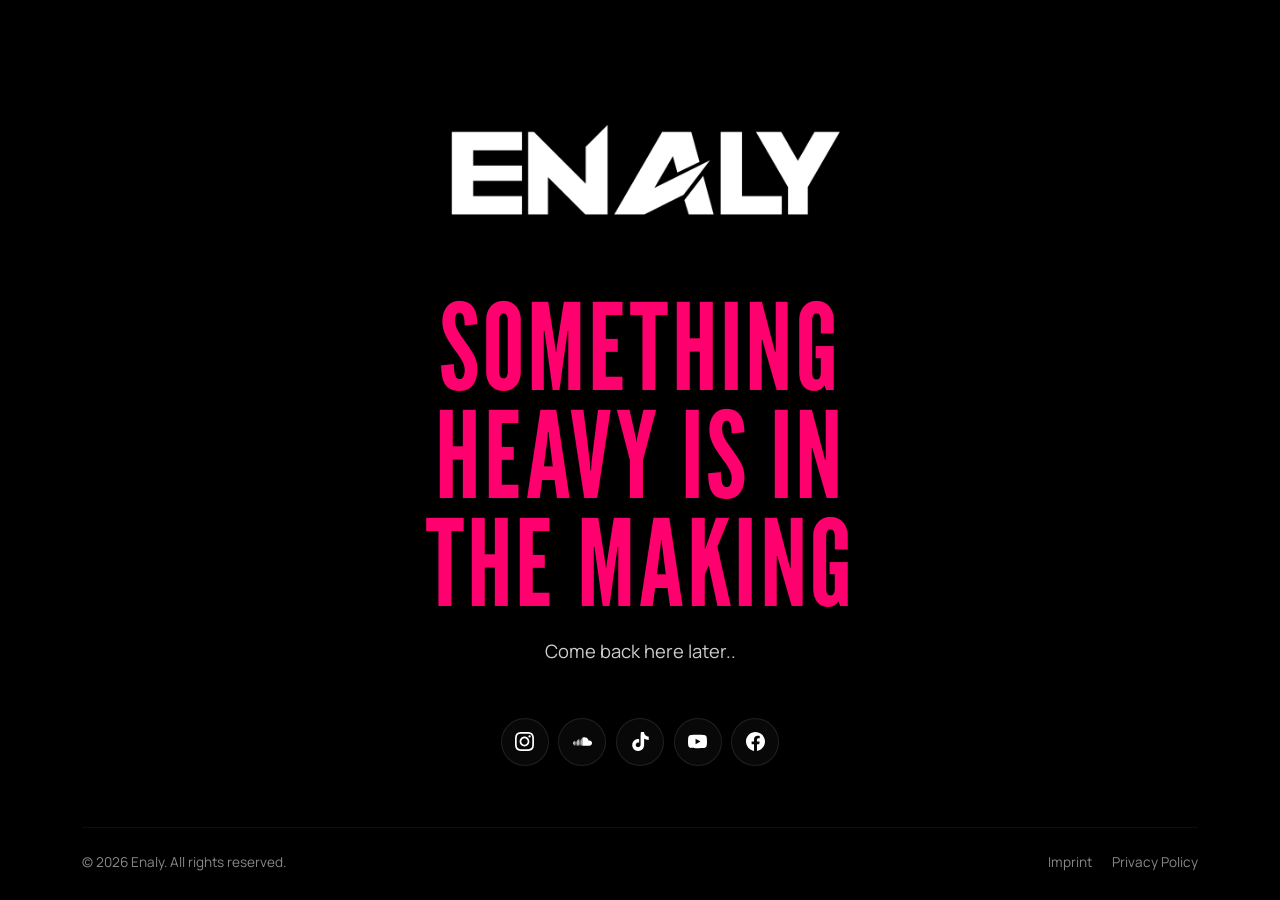
==== commit cc0a8a8c: "Add files via upload" ====
--- a/index.html
+++ b/index.html
@@ -241,7 +241,6 @@
     <div class="wip-inner">
       <img src="assets/logo.png" alt="Enaly Logo" class="logo-img">
 
-      <span class="status"><span class="pulse" aria-hidden="true"></span>Work in progress</span>
       <h1>Something heavy is in the making</h1>
       <p>Come back here later..</p>
 
@@ -269,20 +268,21 @@
     <div class="footer-bottom">
       <p>© 2026 Enaly. All rights reserved.</p>
       <ul class="footer-legal">
-        <li><a href="#" role="button" data-cookie-settings>Cookie Settings</a></li>
+        <!-- Cookie banner hidden (no optional services): <li><a href="#" role="button" data-cookie-settings>Cookie Settings</a></li> -->
         <li><a href="imprint">Imprint</a></li>
         <li><a href="privacy-policies">Privacy Policy</a></li>
       </ul>
     </div>
   </footer>
 
+  <!-- Cookie banner hidden for now – the website sets no optional cookies. To show it again, remove this comment wrapper:
   <script src="js/cookie-banner.js"></script>
   <script>
-    // Cookie settings link (reopens the consent banner)
     document.querySelector('[data-cookie-settings]').addEventListener('click', function (e) {
       e.preventDefault();
       if (window.reopenCookieBanner) window.reopenCookieBanner();
     });
   </script>
+  -->
 </body>
 </html>
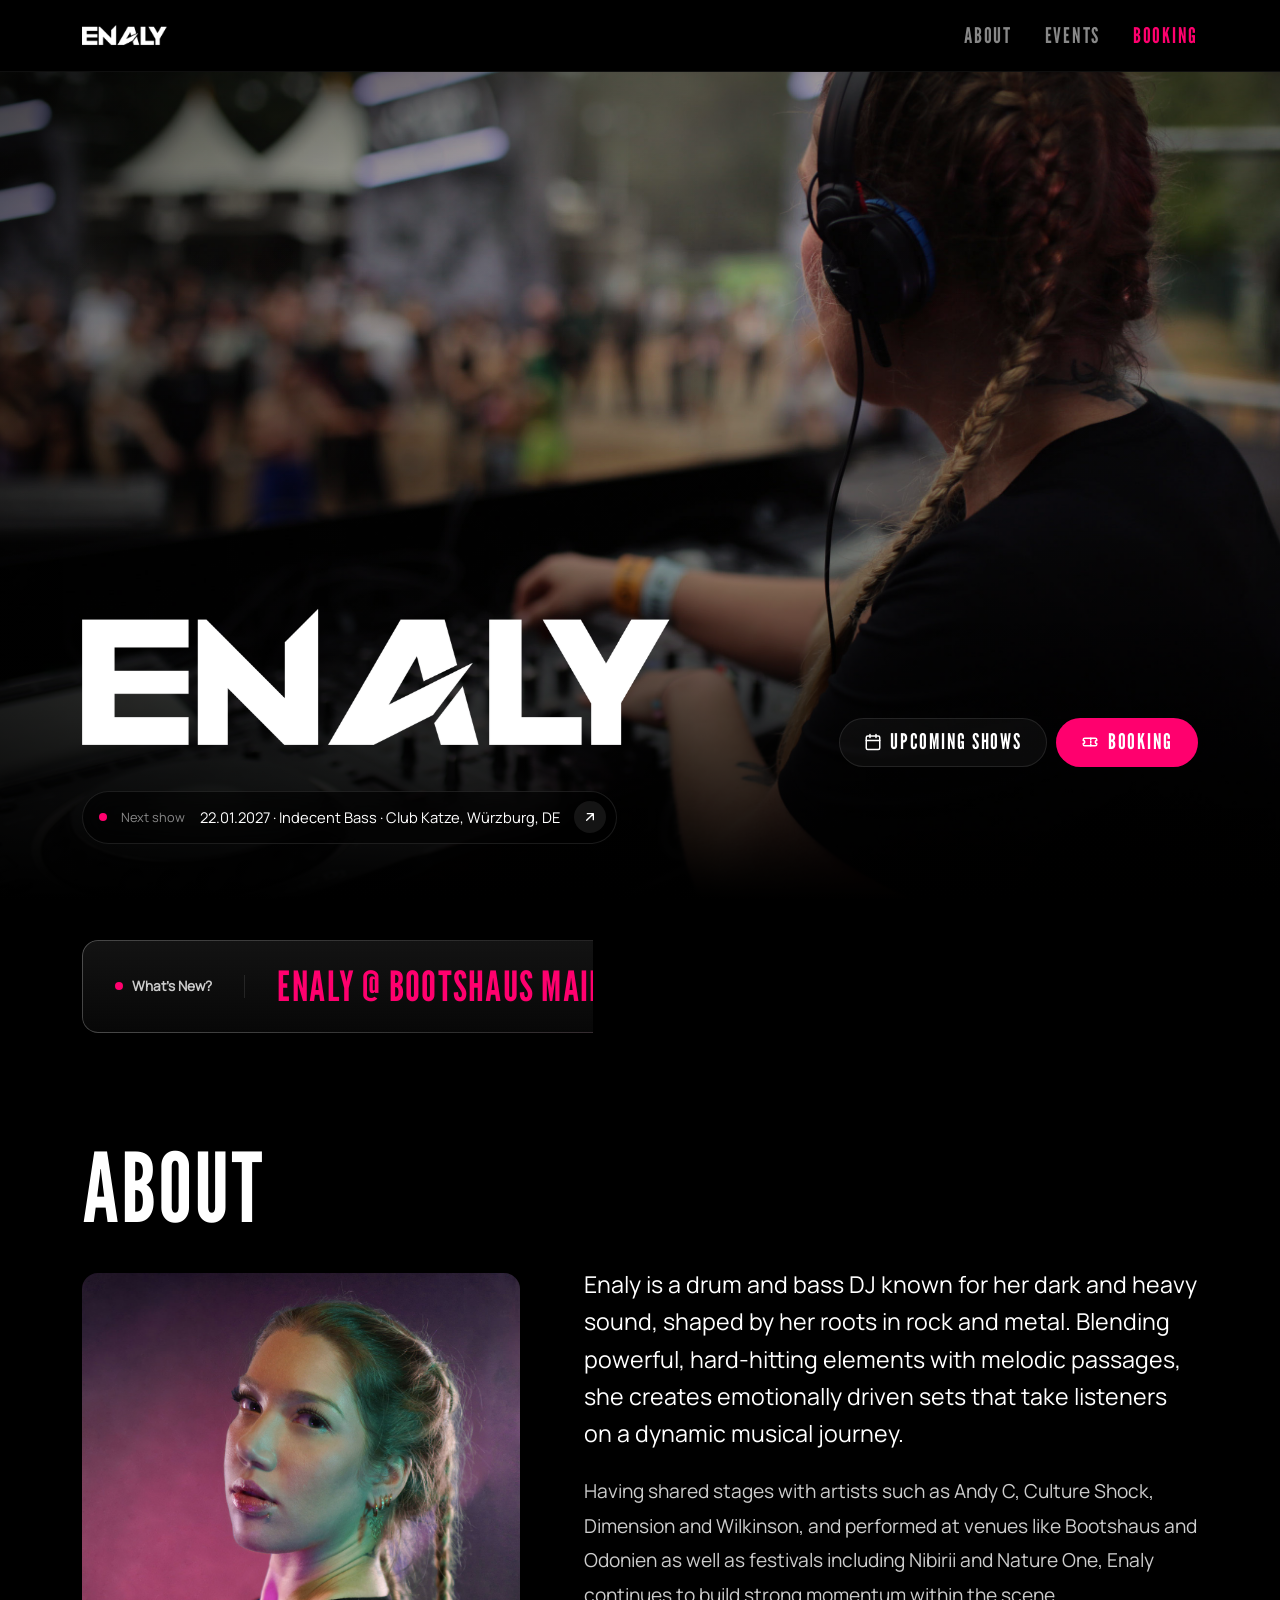
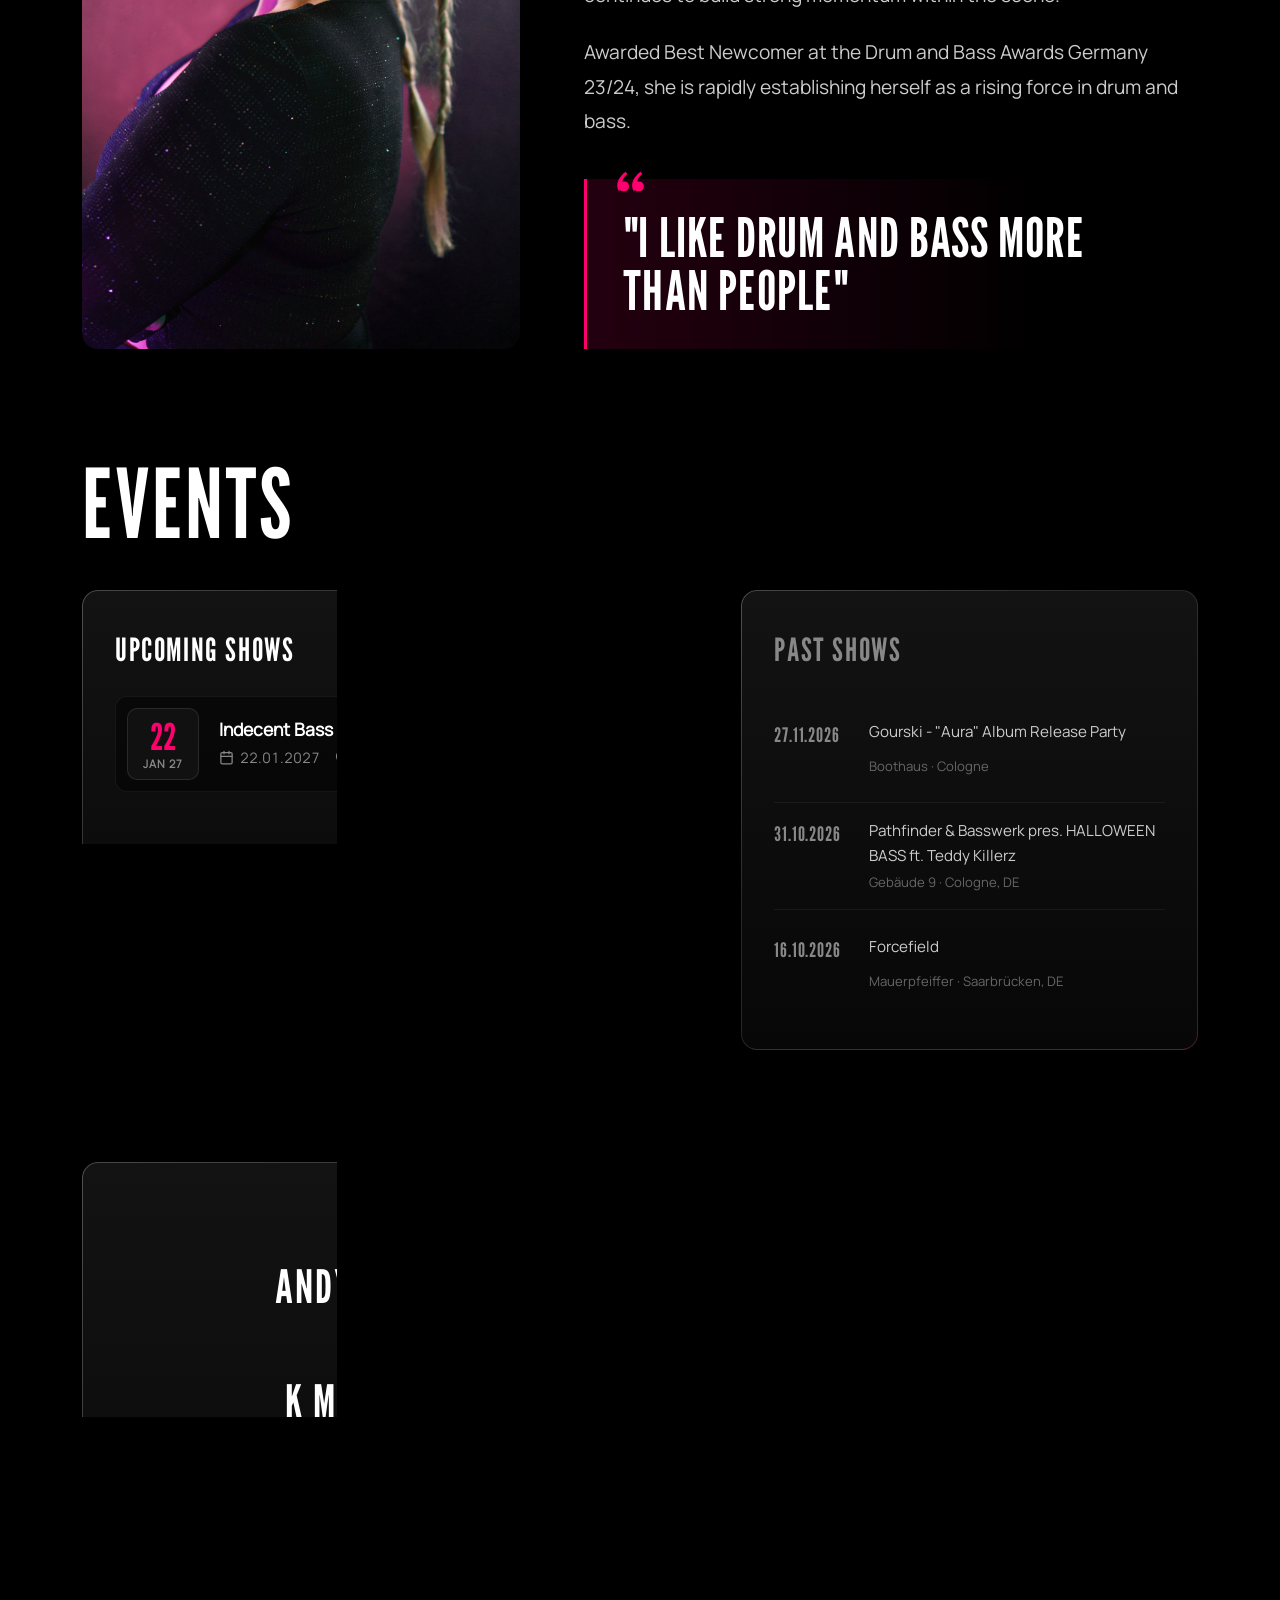
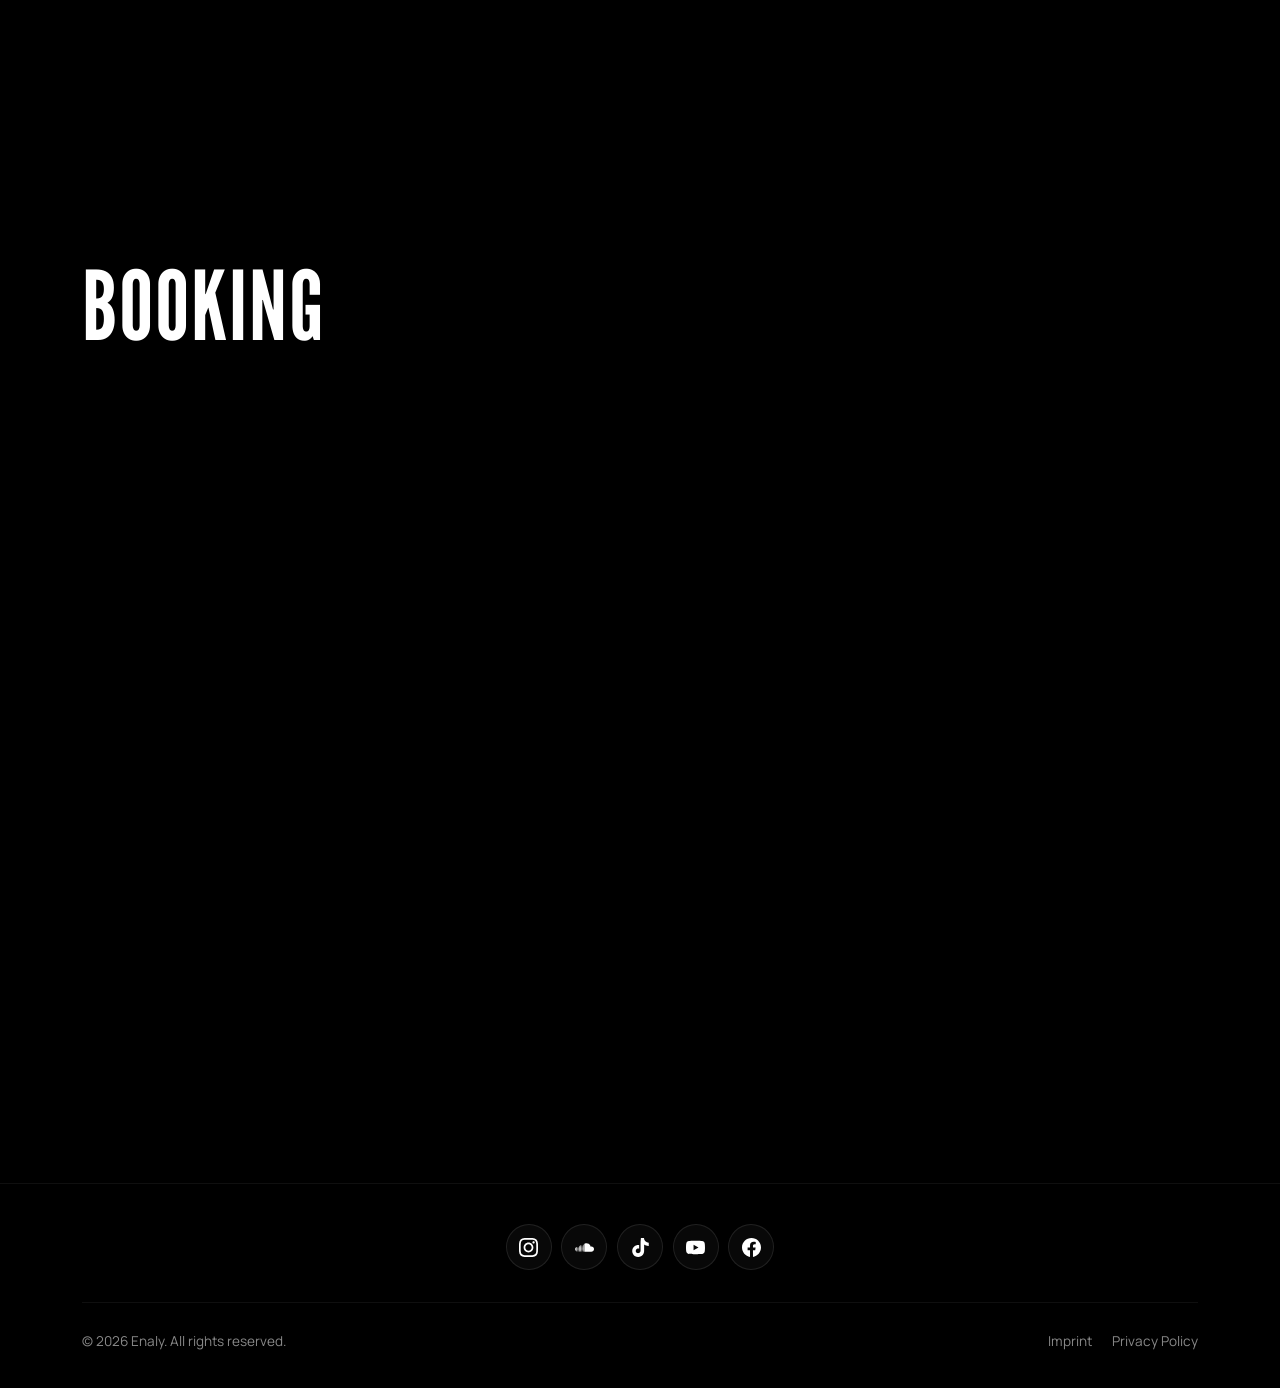
==== commit 10e973ae: "Sync from website-dev" ====
--- a/index.html
+++ b/index.html
@@ -9,10 +9,11 @@
   <meta name="viewport" content="width=device-width, initial-scale=1.0, viewport-fit=cover"/>
   <meta name="author" content="Florian Miltz (FLOWZ)">
   <link rel="author" href="/humans.txt">
-  <title>Work in Progress · Enaly</title>
-  <meta name="description" content="Official Website of Enaly. Drum & Bass DJ from Germany. Something heavy is in the making." />
-  <meta name="robots" content="index, follow">
-  <meta name="theme-color" content="#000000">
+
+  <title>Enaly · Drum & Bass DJ</title>
+  <meta name="description" content="Official Website of Enaly. Drum & Bass DJ from Germany." />
+  <meta name="theme-color" content="#000000" />
+  <link rel="canonical" href="https://enaly.de/" />
 
   <!-- Favicon (white lightning) -->
   <link rel="icon" href="/favicon.ico" sizes="any">
@@ -22,229 +23,908 @@
 
   <!-- Open Graph & social previews -->
   <meta property="og:title" content="Enaly · Drum & Bass DJ" />
-  <meta property="og:description" content="Something heavy is in the making." />
+  <meta property="og:description" content="Official Website of Enaly. Dark & Heavy Drum & Bass DJ." />
   <meta property="og:url" content="https://enaly.de" />
-  <meta property="og:image" content="https://enaly.de/assets/about.jpg" />
+  <meta property="og:image" content="https://enaly.de/assets/og-image.jpg" />
+  <meta property="og:image:width" content="1200" />
+  <meta property="og:image:height" content="630" />
+  <meta property="og:image:alt" content="Enaly · Drum &amp; Bass DJ" />
   <meta property="og:type" content="website" />
   <meta property="og:site_name" content="Enaly" />
+
   <meta name="twitter:card" content="summary_large_image">
-
+  <meta name="twitter:title" content="Enaly · Drum & Bass DJ">
+  <meta name="twitter:description" content="Official Website of Enaly. Dark & Heavy Drum & Bass DJ.">
+  <meta name="twitter:image" content="https://enaly.de/assets/og-image.jpg">
+
+  <!-- Preload brand fonts -->
   <link rel="preload" href="fonts/league-gothic-v13-latin-regular.woff2" as="font" type="font/woff2" crossorigin>
   <link rel="preload" href="fonts/manrope-v20-latin-regular.woff2" as="font" type="font/woff2" crossorigin>
 
-  <!-- Self-contained on purpose: works on PROD without css/enaly.css or js/site.js -->
+  <!-- Cloudflare Turnstile (spam protection) is loaded by js/booking-form.js only when someone uses the form -->
+
+  <!-- Structured data -->
+  <script type="application/ld+json">
+  {
+    "@context": "https://schema.org",
+    "@type": "MusicGroup",
+    "name": "Enaly",
+    "url": "https://enaly.de",
+    "image": "https://enaly.de/assets/seo.jpg",
+    "genre": ["Drum & Bass", "Neurofunk", "Heavy D&B"],
+    "sameAs": [
+      "https://www.instagram.com/enaly",
+      "https://www.soundcloud.com/enaly_dnb",
+      "https://www.tiktok.com/@enaly.dnb",
+      "https://www.youtube.com/@enalymusic",
+      "https://www.facebook.com/enalydnb"
+    ]
+  }
+  </script>
+
+  <link rel="stylesheet" href="css/enaly.css?v=20261106a">
+
+
+  <!-- Start loading content.json right away: it says which images to show,
+       so no old/default picture flashes up before the chosen one -->
+  <script>
+    window.enalyContent = fetch('data/content.json?t=' + Date.now(), { cache: 'no-store' })
+      .then(function (r) { return r.ok ? r.json() : null; })
+      .catch(function () { return null; });
+  </script>
+
   <style>
-    @font-face { font-family: 'League Gothic'; font-style: normal; font-weight: 400; font-display: swap; src: url('fonts/league-gothic-v13-latin-regular.woff2') format('woff2'); }
-    @font-face { font-family: 'Manrope'; font-style: normal; font-weight: 400; font-display: swap; src: url('fonts/manrope-v20-latin-regular.woff2') format('woff2'); }
-
-    :root {
-      --bg-primary: #000000;
-      --bg-surface: #1A1A1A;
-      --text-primary: #FFFFFF;
-      --text-secondary: #888888;
-      --text-muted: #CCCCCC;
-      --pink: #FF006E;
-      --glass-border: rgba(255, 255, 255, 0.10);
-      --hairline: rgba(255, 255, 255, 0.06);
-      --radius-pill: 9999px;
-      --transition-fast: 200ms ease;
-      --font-display: 'League Gothic', 'Arial Narrow', sans-serif;
-      --font-body: 'Manrope', system-ui, sans-serif;
-      --gutter: clamp(1rem, 4vw, 2rem);
-    }
-
-    *, *::before, *::after { box-sizing: border-box; margin: 0; padding: 0; }
-
-    html { background: var(--bg-primary); -webkit-text-size-adjust: 100%; }
-    body {
-      min-height: 100svh;
+
+    /* images chosen in the admin dashboard: invisible until the right picture has loaded */
+    img[data-dynamic] { opacity: 0; transition: opacity 0.5s ease; }
+    img[data-dynamic].is-loaded { opacity: 1; }
+    /* ==================== HOME · page layout ==================== */
+    section[id] { scroll-margin-top: calc(var(--nav-h) + 1.5rem); }
+
+    .section { padding: clamp(4rem, 9vw, 7rem) 0 0; }
+
+    .section-head {
       display: flex;
-      flex-direction: column;
-      background: var(--bg-primary);
-      color: var(--text-primary);
-      font-family: var(--font-body);
-      line-height: 1.65;
-      overflow-x: hidden;
-      -webkit-font-smoothing: antialiased;
-    }
-    ::selection { background: var(--pink); color: #fff; }
-    :focus-visible { outline: 2px solid var(--pink); outline-offset: 3px; border-radius: 6px; }
-
-    /* Ambient glow, slowly breathing */
-    .ambient {
-      position: fixed;
+      align-items: flex-end;
+      justify-content: space-between;
+      gap: 1.5rem;
+      flex-wrap: wrap;
+      margin-bottom: clamp(1.75rem, 4vw, 2.75rem);
+    }
+    .section-heading {
+      font-family: var(--font-display);
+      font-weight: 400;
+      font-size: clamp(3.2rem, 8vw, 6rem);
+      line-height: 0.88;
+      letter-spacing: 0.02em;
+      text-transform: uppercase;
+    }
+    /* ---------- HERO ---------- */
+    .hero {
+      position: relative;
+      min-height: min(100svh, 920px);
+      display: flex;
+      align-items: flex-end;
+      overflow: hidden;
+      isolation: isolate;
+    }
+    .hero-media {
+      position: absolute;
+      inset: 0;
+      z-index: -2;
+    }
+    .hero-media picture { display: block; width: 100%; height: 100%; }
+    .hero-media img {
+      width: 100%;
+      height: 100%;
+      object-fit: cover;
+      object-position: center 35%;
+      transform: scale(1.04);
+      animation: heroIn 1.6s cubic-bezier(.2,.7,.2,1) both;
+    }
+    .hero::after {
+      content: "";
+      position: absolute;
       inset: 0;
       z-index: -1;
-      pointer-events: none;
       background:
-        radial-gradient(55vw 45vw at 50% 42%, rgba(255, 0, 110, 0.16), transparent 62%),
-        radial-gradient(60vw 40vw at 100% 0%, rgba(255, 0, 110, 0.06), transparent 60%),
-        var(--bg-primary);
-      animation: breathe 7s ease-in-out infinite;
-    }
-    @keyframes breathe {
-      0%, 100% { opacity: 0.75; }
-      50% { opacity: 1; }
-    }
-
-    /* ---------- Main ---------- */
-    .wip {
-      flex: 1;
-      display: grid;
-      place-items: center;
-      padding: clamp(3rem, 10vh, 6rem) var(--gutter) 2rem;
-      text-align: center;
-    }
-    .wip-inner {
+        linear-gradient(180deg, rgba(0,0,0,0.55) 0%, rgba(0,0,0,0.05) 30%, rgba(0,0,0,0.35) 60%, #000 100%),
+        linear-gradient(90deg, rgba(0,0,0,0.55) 0%, transparent 55%);
+    }
+    @keyframes heroIn {
+      from { transform: scale(1.12); }
+      to   { transform: scale(1.04); }
+    }
+
+    .hero-inner {
+      width: 100%;
+      padding-top: calc(var(--nav-h) + 3rem);
+      padding-bottom: clamp(2rem, 5vw, 3.5rem);
+    }
+
+    .hero-bottom {
       display: flex;
-      flex-direction: column;
-      align-items: center;
-      max-width: 820px;
-    }
-
-    .logo-img {
-      width: clamp(200px, 42vw, 440px);
+      align-items: flex-end;
+      justify-content: space-between;
+      gap: 1.5rem 2rem;
+      flex-wrap: wrap;
+    }
+    .hero-logo { margin: 0; line-height: 0; animation: rise 1100ms 150ms cubic-bezier(.2,.7,.2,1) both; }
+    .hero-logo img {
+      width: clamp(220px, 52vw, 720px);
       height: auto;
       filter: brightness(0) invert(1);
-      margin-bottom: clamp(2.5rem, 7vh, 4rem);
-      animation: rise 1000ms 100ms cubic-bezier(.2,.7,.2,1) both;
-    }
-
-    .status {
+    }
+    .hero-actions { animation: rise 900ms 400ms cubic-bezier(.2,.7,.2,1) both; }
+    .hero-actions { display: flex; gap: 0.6rem; flex-wrap: wrap; }
+
+    .next-show {
+      display: none;
+      margin-top: 1.5rem;
+      align-items: center;
+      gap: 0.9rem;
+      padding: 0.6rem 0.6rem 0.6rem 1rem;
+      border-radius: var(--radius-pill);
+      background: rgba(0,0,0,0.6);
+      border: 1px solid var(--glass-border);
+      backdrop-filter: blur(16px);
+      -webkit-backdrop-filter: blur(16px);
+      text-decoration: none;
+      max-width: 100%;
+      cursor: pointer;
+      transition: border-color var(--transition-fast), background var(--transition-fast);
+    }
+    .next-show.is-ready { display: inline-flex; }
+    .next-show:hover { border-color: var(--pink-line); background: rgba(0,0,0,0.8); }
+    .next-show .pulse {
+      width: 8px; height: 8px; border-radius: 50%;
+      background: var(--pink);
+      box-shadow: 0 0 0 0 rgba(255,0,110,0.6);
+      animation: pulse 2s infinite;
+      flex-shrink: 0;
+    }
+    .next-show .ns-label { font-size: 0.8rem; color: var(--text-secondary); white-space: nowrap; }
+    .next-show .ns-text {
+      font-size: 0.92rem;
+      color: var(--text-primary);
+      white-space: nowrap;
+      overflow: hidden;
+      text-overflow: ellipsis;
+      min-width: 0;
+    }
+    .next-show .ns-arrow {
+      width: 32px; height: 32px; border-radius: 50%;
+      display: inline-flex; align-items: center; justify-content: center;
+      background: rgba(255,255,255,0.08);
+      flex-shrink: 0;
+    }
+    .next-show .ns-arrow svg { width: 16px; height: 16px; }
+    @keyframes pulse {
+      0% { box-shadow: 0 0 0 0 rgba(255,0,110,0.6); }
+      70% { box-shadow: 0 0 0 10px rgba(255,0,110,0); }
+      100% { box-shadow: 0 0 0 0 rgba(255,0,110,0); }
+    }
+    @keyframes rise {
+      from { opacity: 0; transform: translateY(24px); }
+      to   { opacity: 1; transform: none; }
+    }
+
+    /* ---------- WHAT'S NEW ---------- */
+    .whats-new-wrap { margin-top: clamp(1.5rem, 4vw, 2.5rem); }
+    .whats-new {
+      display: grid;
+      grid-template-columns: auto minmax(0, 1fr) auto;
+      align-items: center;
+      gap: clamp(0.9rem, 3vw, 2rem);
+      padding: clamp(1rem, 2.5vw, 1.4rem) clamp(1.1rem, 3vw, 2rem);
+      text-decoration: none;
+      transition: border-color var(--transition-fast), background var(--transition-fast), transform var(--transition-fast);
+    }
+    a.whats-new { cursor: pointer; }
+    a.whats-new:hover { transform: translateY(-2px); }
+    a.whats-new:hover .wn-arrow { background: var(--pink); color: #fff; border-color: var(--pink); }
+    .wn-label {
       display: inline-flex;
       align-items: center;
       gap: 0.55rem;
-      margin-bottom: 1.25rem;
-      padding: 0.45rem 0.95rem;
-      border-radius: var(--radius-pill);
-      border: 1px solid var(--glass-border);
-      background: rgba(0, 0, 0, 0.55);
-      backdrop-filter: blur(12px);
-      -webkit-backdrop-filter: blur(12px);
-      font-size: 0.82rem;
+      font-size: 0.85rem;
       font-weight: 600;
       color: var(--text-muted);
-      animation: rise 900ms 300ms cubic-bezier(.2,.7,.2,1) both;
-    }
-    .status .pulse {
+      white-space: nowrap;
+      padding-right: clamp(0.9rem, 3vw, 2rem);
+      border-right: 1px solid var(--glass-border);
+    }
+    .wn-label .pulse {
       width: 8px; height: 8px; border-radius: 50%;
       background: var(--pink);
       animation: pulse 2s infinite;
     }
-
-    h1 {
+    .wn-headline {
       font-family: var(--font-display);
       font-weight: 400;
-      font-size: clamp(3.2rem, 10vw, 7.5rem);
-      line-height: 0.9;
+      font-size: clamp(1.7rem, 3.4vw, 2.6rem);
+      line-height: 1;
+      letter-spacing: 0.03em;
+      text-transform: uppercase;
+      color: var(--pink);
+      overflow-wrap: anywhere;
+    }
+    .wn-arrow {
+      width: 46px; height: 46px; border-radius: 50%;
+      display: inline-flex; align-items: center; justify-content: center;
+      border: 1px solid var(--glass-border);
+      background: rgba(255,255,255,0.04);
+      color: var(--text-primary);
+      transition: background var(--transition-fast), color var(--transition-fast), border-color var(--transition-fast);
+    }
+    .wn-arrow svg { width: 20px; height: 20px; }
+    @media (max-width: 600px) {
+      .whats-new { grid-template-columns: minmax(0, 1fr) auto; }
+      .wn-label { grid-column: 1 / -1; border-right: none; padding-right: 0; }
+      .wn-arrow { width: 40px; height: 40px; }
+    }
+
+    /* ---------- Ticket status (doorsale / sold out) ---------- */
+    .ticket-cell { display: flex; gap: 0.5rem; flex-wrap: wrap; justify-content: flex-end; }
+    .btn.is-static { cursor: default; }
+    .btn.is-static:hover { background: rgba(255,255,255,0.04); border-color: var(--glass-border); }
+    /* Sold Out: same pill as Tickets/Doorsale, in pink, not clickable */
+    .btn.sold-out,
+    .btn.sold-out:hover {
+      color: var(--pink);
+      background: var(--pink-soft);
+      border-color: var(--pink-line);
+    }
+    @media (max-width: 600px) {
+      .ticket-cell { justify-content: center; }
+    }
+
+    /* ---------- ABOUT ---------- */
+    .about-grid {
+      display: grid;
+      grid-template-columns: minmax(0, 5fr) minmax(0, 7fr);
+      gap: clamp(2rem, 5vw, 4.5rem);
+      align-items: stretch;
+    }
+    /* Desktop: photo is exactly as tall as the text column (top and bottom flush), no scrolling along */
+    .portrait-frame {
+      position: relative;
+      margin: 0;
+      min-height: 420px;
+    }
+    .portrait-frame img {
+      position: absolute;
+      inset: 0;
+      width: 100%;
+      height: 100%;
+      object-fit: cover;
+      object-position: center 25%;
+      border-radius: var(--radius-card);
+    }
+    .about-text > :last-child { margin-bottom: 0; }
+    .about-body > :first-child { margin-top: -0.3em; } /* cancels the line spacing above the first line → text starts level with the photo */
+
+    .about-text p {
+      font-size: clamp(1.05rem, 1.5vw, 1.2rem);
+      line-height: 1.8;
+      color: var(--text-muted);
+      margin-bottom: 1.4rem;
+      max-width: 62ch;
+    }
+    .about-body > p:first-child {
+      font-size: clamp(1.2rem, 2vw, 1.45rem);
+      line-height: 1.6;
+      color: var(--text-primary);
+    }
+    /* formatting from the admin editor */
+    .about-body b { color: var(--text-primary); font-weight: 700; }
+    .about-body i { font-style: italic; }
+    .about-body u { text-decoration: underline; text-underline-offset: 4px; text-decoration-thickness: 1px; }
+    .about-body .fs-s { font-size: 0.85em; }
+    .about-body .fs-l { font-size: 1.25em; line-height: 1.45; }
+    .about-body .fs-xl { font-size: 1.6em; line-height: 1.3; }
+    .about-body ul, .about-body ol {
+      margin: 0 0 1.4rem 1.4rem;
+      max-width: 62ch;
+      font-size: clamp(1.05rem, 1.5vw, 1.2rem);
+      line-height: 1.8;
+      color: var(--text-muted);
+    }
+    .about-text .placeholder { color: var(--text-secondary); }
+
+    .quote-box {
+      position: relative;
+      margin-top: 2.5rem;
+      padding: 2rem 2rem 2rem 2.25rem;
+      border-left: 3px solid var(--pink);
+      background: linear-gradient(90deg, var(--pink-soft), transparent 75%);
+      border-radius: 0 var(--radius-card) var(--radius-card) 0;
+    }
+    .quote-box svg {
+      position: absolute;
+      top: -0.9rem;
+      left: 1.6rem;
+      width: 34px;
+      height: 34px;
+      color: var(--pink);
+    }
+    .quote-box blockquote {
+      font-family: var(--font-display);
+      font-weight: 400;
+      font-size: clamp(2.2rem, 4.5vw, 3.4rem);
+      line-height: 0.98;
       letter-spacing: 0.02em;
       text-transform: uppercase;
-      color: var(--pink);
-      max-width: 12ch;
-      animation: rise 1000ms 400ms cubic-bezier(.2,.7,.2,1) both;
-    }
-
-    .wip p {
-      margin-top: 1.25rem;
-      font-size: clamp(1rem, 1.6vw, 1.15rem);
-      color: var(--text-muted);
-      animation: rise 900ms 550ms cubic-bezier(.2,.7,.2,1) both;
-    }
-
-    .socials {
-      display: flex;
-      flex-wrap: wrap;
-      justify-content: center;
-      gap: 0.6rem;
-      margin-top: clamp(2.25rem, 6vh, 3.25rem);
-      animation: rise 900ms 700ms cubic-bezier(.2,.7,.2,1) both;
-    }
-    .social-icon-link {
-      width: 48px;
-      height: 48px;
-      display: inline-flex;
-      align-items: center;
-      justify-content: center;
-      border-radius: 50%;
-      border: 1px solid var(--glass-border);
-      background: rgba(255, 255, 255, 0.03);
       color: var(--text-primary);
-      cursor: pointer;
-      transition: color var(--transition-fast), border-color var(--transition-fast), background var(--transition-fast), transform var(--transition-fast);
-    }
-    .social-icon-link svg { width: 19px; height: 19px; fill: currentColor; }
-    .social-icon-link:hover {
-      color: #fff;
-      background: var(--pink);
-      border-color: var(--pink);
-      transform: translateY(-2px);
-    }
-
-    @keyframes rise {
-      from { opacity: 0; transform: translateY(20px); }
-      to { opacity: 1; transform: none; }
-    }
-    @keyframes pulse {
-      0% { box-shadow: 0 0 0 0 rgba(255, 0, 110, 0.6); }
-      70% { box-shadow: 0 0 0 10px rgba(255, 0, 110, 0); }
-      100% { box-shadow: 0 0 0 0 rgba(255, 0, 110, 0); }
-    }
-
-    /* ---------- Footer ---------- */
-    .site-footer {
-      width: 100%;
-      max-width: 1180px;
-      margin: 0 auto;
-      padding: 0 var(--gutter) 1.5rem;
-    }
-    .footer-bottom {
+    }
+
+    /* ---------- EVENTS ---------- */
+    .events-layout {
+      display: grid;
+      grid-template-columns: minmax(0, 7fr) minmax(0, 5fr); /* wider Past column → less wrapping, less height */
+      gap: 1.25rem;
+      align-items: stretch; /* Upcoming + Past boxes always equally tall */
+    }
+    .panel { padding: clamp(1.25rem, 3vw, 2rem); }
+    .panel-head {
       display: flex;
       align-items: center;
       justify-content: space-between;
       gap: 1rem;
+      margin-bottom: 1.25rem;
+    }
+    .panel-title {
+      font-family: var(--font-display);
+      font-weight: 400;
+      font-size: 2rem;
+      letter-spacing: 0.05em;
+      text-transform: uppercase;
+    }
+    .panel-title.muted { color: var(--text-secondary); }
+
+    .event-list { display: grid; gap: 0.6rem; grid-auto-rows: 1fr; } /* all event cards as tall as the tallest */
+    .event-card.is-extra { display: none; }
+    /* expanded list: Past box keeps its own height and travels along while scrolling */
+    .events-layout.is-expanded { align-items: start; }
+    .events-layout.is-expanded .past-panel { position: sticky; top: calc(var(--nav-h) + 1.25rem); }
+    .event-list.is-expanded .event-card.is-extra { display: grid; }
+    .show-all { margin-top: 0.75rem; width: 100%; }
+    .show-all[hidden] { display: none; }
+    .show-all svg { transition: transform var(--transition-fast); }
+    .show-all[aria-expanded="true"] svg { transform: rotate(180deg); }
+    .event-card {
+      display: grid;
+      grid-template-columns: 72px minmax(0, 1fr) auto;
+      gap: 1.25rem;
+      align-items: center;
+      padding: 0.7rem;
+      border-radius: calc(var(--radius-card) - 4px);
+      background: rgba(0,0,0,0.45);
+      border: 1px solid var(--hairline);
+      transition: border-color var(--transition-fast), background var(--transition-fast), transform var(--transition-fast);
+    }
+    .event-card:hover {
+      border-color: var(--pink-line);
+      background: rgba(255,0,110,0.05);
+      transform: translateX(4px);
+    }
+    .date-block {
+      display: flex;
+      flex-direction: column;
+      align-items: center;
+      justify-content: center;
+      aspect-ratio: 1;
+      border-radius: var(--radius-inner);
+      background: var(--bg-surface-accent);
+      border: 1px solid var(--glass-border);
+      line-height: 1;
+    }
+    .date-block .d {
+      font-family: var(--font-display);
+      font-size: 2.3rem;
+      color: var(--pink);
+    }
+    .date-block .my {
+      font-size: 0.7rem;
+      font-weight: 700;
+      letter-spacing: 0.1em;
+      color: var(--text-secondary);
+      margin-top: 0.15rem;
+    }
+    .date-block .raw {
+      font-family: var(--font-display);
+      font-size: 1.1rem;
+      color: var(--pink);
+      text-align: center;
+      padding: 0 0.3rem;
+    }
+    .event-info { min-width: 0; }
+    .event-title {
+      font-size: 1.1rem;
+      font-weight: 600;
+      line-height: 1.35;
+      margin-bottom: 0.3rem;
+      overflow-wrap: anywhere;
+    }
+    .event-meta {
+      display: flex;
       flex-wrap: wrap;
-      padding-top: 1.25rem;
-      border-top: 1px solid var(--hairline);
-      font-size: 0.85rem;
-      line-height: 1.5;
+      align-items: center;
+      gap: 0.25rem 0.9rem;
+      font-size: 0.9rem;
       color: var(--text-secondary);
     }
-    .footer-legal { display: flex; align-items: center; gap: 0.35rem 1.25rem; flex-wrap: wrap; list-style: none; }
-    .footer-legal li { display: flex; align-items: center; }
-    .footer-legal a {
+    .event-meta span { display: inline-flex; align-items: center; gap: 0.35rem; }
+    .event-meta svg { width: 15px; height: 15px; flex-shrink: 0; }
+    .event-full-date { font-variant-numeric: tabular-nums; }
+
+    .empty-state {
+      display: flex;
+      align-items: center;
+      gap: 1rem;
+      padding: 1.5rem;
+      border-radius: calc(var(--radius-card) - 4px);
+      border: 1px dashed var(--glass-border);
+      color: var(--text-secondary);
+      font-size: 0.95rem;
+    }
+    .empty-state svg { width: 22px; height: 22px; color: var(--pink); flex-shrink: 0; }
+
+    .past-list { list-style: none; display: grid; }
+    .past-item {
+      display: grid;
+      grid-template-columns: 4.9rem minmax(0, 1fr); /* fixed date column → titles line up */
+      gap: 0.25rem 1rem;
+      align-content: center;
+      padding: 0.95rem 0;
+      border-bottom: 1px solid var(--hairline);
+    }
+    .past-item:last-child { border-bottom: none; padding-bottom: 0; }
+    /* Desktop: the Past shows share the box height evenly, so there is no empty block at the bottom */
+    @media (min-width: 981px) {
+      .past-panel { display: flex; flex-direction: column; }
+      .past-list { flex: 1; grid-auto-rows: 1fr; }
+      .past-list.is-single { grid-auto-rows: auto; align-content: start; }
+      .past-item:last-child { padding-bottom: 0.95rem; }
+    }
+    .past-date {
+      font-family: var(--font-display);
+      font-size: 1.25rem;
+      letter-spacing: 0.04em;
+      color: var(--text-secondary);
+      font-variant-numeric: tabular-nums;
+    }
+    .past-title { font-size: 0.95rem; color: var(--text-muted); overflow-wrap: anywhere; }
+    .past-loc { grid-column: 2; font-size: 0.82rem; color: #666; }
+
+    /* ---------- REFERENCES ---------- */
+    .refs { padding-top: clamp(4rem, 9vw, 7rem); }
+    .refs-panel {
+      text-align: center;
+      padding: clamp(2rem, 5vw, 3.5rem) clamp(1rem, 4vw, 3rem);
+    }
+    .ref-block + .ref-block { margin-top: clamp(2.25rem, 5vw, 3.5rem); }
+    .ref-label {
+      font-size: 0.8rem;
+      font-weight: 600;
+      letter-spacing: 0.2em;
+      text-transform: uppercase;
+      color: var(--text-secondary);
+      margin-bottom: 1.25rem;
+    }
+    /* One row per line from the admin; squares only between comma-separated names of the same line */
+    .ref-block { container-type: inline-size; }
+    .ref-list {
+      --ref-max: clamp(1.7rem, 3.6vw, 3.2rem);
+      list-style: none;
+      display: flex;
+      flex-direction: column;
+      align-items: center;
+      gap: 0.1em;
+      max-width: 1000px;
+      margin: 0 auto;
+      font-family: var(--font-display);
+      font-size: var(--ref-max);
+      /* as big as allowed, but never wider than the box (row width in em is measured once by JS) */
+      font-size: min(var(--ref-max), calc(97cqi / var(--row-em, 1)));
+      line-height: 1.15;
+      letter-spacing: 0.04em;
+      text-transform: uppercase;
+      color: var(--text-primary);
+    }
+    .ref-row {
+      display: flex;
+      flex-wrap: nowrap; /* rows stay exactly as entered; JS scales the font so the widest row fits */
+      justify-content: center;
+      gap: 0.1em 0.55em;
+    }
+    .ref-item {
       display: inline-flex;
       align-items: center;
-      padding: 0.25rem 0;
+      white-space: nowrap;
+      transition: color var(--transition-fast);
+    }
+    .ref-item:not(:last-child)::after {
+      content: "■";
+      margin-left: 1.2em; /* = 0.55em of the name size, same as the gap after it */
+      font-size: 0.45em;
+      color: var(--pink);
+    }
+    /* Phones: same rows and squares as desktop, tighter spacing; JS scales the font to fit */
+    @media (max-width: 600px) {
+      .refs-panel { padding-left: 0.75rem; padding-right: 0.75rem; }
+      .ref-list { --ref-max: 1.75rem; gap: 0.2em; }
+      .ref-row { gap: 0.1em 0.5em; }
+      .ref-item:not(:last-child)::after { margin-left: 1.1em; } /* = 0.5em of the name size */
+    }
+    /* Safety net: never smaller than 15px – a very long row then wraps instead of shrinking further */
+    .ref-list { font-size: max(15px, min(var(--ref-max), calc(97cqi / var(--row-em, 1)))); }
+    .ref-row { flex-wrap: wrap; }
+
+    /* ---------- BOOKING ---------- */
+    .booking-panel {
+      display: grid;
+      grid-template-columns: minmax(0, 5fr) minmax(0, 7fr);
+      overflow: hidden;
+    }
+    .booking-left {
+      position: relative;
+      display: flex;
+      flex-direction: column;
+      gap: 1.5rem;
+      padding: clamp(1.5rem, 4vw, 2.75rem);
+      border-right: 1px solid var(--hairline);
+      background: linear-gradient(160deg, rgba(255,0,110,0.10), transparent 55%);
+    }
+    .booking-left h3 {
+      font-family: var(--font-display);
+      font-weight: 400;
+      font-size: clamp(2.8rem, 5vw, 4.2rem);
+      line-height: 0.92;
+      letter-spacing: 0.02em;
+      text-transform: uppercase;
+    }
+    .booking-left p { color: var(--text-muted); font-size: 1.02rem; max-width: 40ch; }
+    .booking-left p a {
+      color: var(--text-primary);
+      text-decoration: underline;
+      text-decoration-color: var(--pink);
+      text-underline-offset: 3px;
+      transition: color var(--transition-fast);
+    }
+    .booking-left p a:hover { color: var(--pink); }
+    .booking-working-img {
+      flex: 1 1 0;          /* fills the rest of the column, so the photo ends level with the form */
+      min-height: 220px;
+      width: 100%;
+      object-fit: cover;
+      border-radius: var(--radius-inner);
+      border: 1px solid var(--glass-border);
+    }
+
+    .booking-form {
+      padding: clamp(1.5rem, 4vw, 2.75rem);
+      display: grid;
+      grid-template-columns: 1fr 1fr;
+      gap: 1.1rem 1rem;
+      align-content: start;
+    }
+    .booking-form .span-2 { grid-column: 1 / -1; }
+    .form-intro {
+      grid-column: 1 / -1;
+      display: flex;
+      align-items: center;
+      justify-content: space-between;
+      gap: 1rem;
+      margin-bottom: 0.4rem;
       font-size: 0.85rem;
+      color: var(--text-secondary);
+    }
+    .form-intro strong {
+      font-family: var(--font-display);
+      font-weight: 400;
+      font-size: 1.7rem;
+      letter-spacing: 0.05em;
+      color: var(--text-primary);
+    }
+    .form-actions {
+      grid-column: 1 / -1;
+      display: flex;
+      align-items: flex-end; /* Send button sits on the bottom edge of the form */
+      justify-content: space-between;
+      gap: 1rem;
+      flex-wrap: wrap;
+      margin-top: 0.25rem;
+    }
+    .cf-turnstile { min-height: 65px; }
+
+    #formStatus {
+      grid-column: 1 / -1;
+      display: none;
+      align-items: flex-start;
+      gap: 0.7rem;
+      padding: 0.9rem 1rem;
+      border-radius: var(--radius-inner);
+      font-size: 0.95rem;
       line-height: 1.5;
-      color: var(--text-secondary);
-      text-decoration: none;
-      cursor: pointer;
-      transition: color var(--transition-fast);
-    }
-    .footer-legal a:hover { color: var(--pink); }
-
-    @media (max-width: 640px) {
-      .footer-bottom { flex-direction: column; text-align: center; }
-      .footer-legal { justify-content: center; }
-    }
-
+    }
+    #formStatus.is-visible { display: flex; }
+    #formStatus svg { width: 20px; height: 20px; flex-shrink: 0; margin-top: 0.1rem; }
+    #formStatus.success { background: rgba(0,230,118,0.08); border: 1px solid rgba(0,230,118,0.35); color: var(--green); }
+    #formStatus.error { background: var(--pink-soft); border: 1px solid var(--pink-line); color: #ff5c9e; }
+
+    .spinner {
+      width: 16px; height: 16px;
+      border: 2px solid rgba(255,255,255,0.35);
+      border-top-color: #fff;
+      border-radius: 50%;
+      animation: spin 0.8s linear infinite;
+    }
+    @keyframes spin { to { transform: rotate(360deg); } }
+
+    /* ---------- Responsive ---------- */
+    @media (max-width: 980px) {
+      .events-layout { grid-template-columns: 1fr; }
+      .events-layout.is-expanded .past-panel { position: static; }
+      .booking-panel { grid-template-columns: 1fr; }
+      .booking-left { border-right: none; border-bottom: 1px solid var(--hairline); }
+      .booking-working-img { flex: none; aspect-ratio: 16 / 9; min-height: 0; }
+    }
+    @media (max-width: 820px) {
+      .about-grid { grid-template-columns: 1fr; }
+      .portrait-frame { max-width: 520px; min-height: 0; }
+      .portrait-frame img { position: static; height: auto; }
+      .about-text { order: -1; }
+    }
+    @media (max-width: 600px) {
+      /* Mobile: header image in its natural aspect ratio (nothing cropped), logo + buttons below */
+      .hero {
+        display: block;
+        min-height: 0;
+        padding-top: calc(var(--nav-h) + 0.75rem);
+      }
+      .hero-media { position: relative; inset: auto; z-index: 0; }
+      .hero-media picture { display: block; }
+      .hero-media img {
+        height: auto;
+        max-height: 78svh;
+        object-fit: cover;
+        transform: none;
+        animation: none;
+      }
+      .hero::after { display: none; }
+      .hero-media::after {
+        content: "";
+        position: absolute;
+        left: 0; right: 0; bottom: 0;
+        height: 35%;
+        background: linear-gradient(180deg, transparent, #000);
+      }
+      .hero-inner { position: relative; z-index: 1; margin-top: -2.5rem; padding-top: 0; }
+      .hero-logo img { width: min(78vw, 360px); }
+      .hero-actions { width: 100%; }
+      /* Next show: same width as the two buttons above, no logo indent */
+      .next-show.is-ready { display: flex; width: 100%; }
+      .next-show.is-ready { display: flex; width: 100%; }
+      .next-show .ns-text { flex: 1; }
+      .hero-actions .btn { flex: 1 1 auto; }
+      .event-list { grid-auto-rows: auto; }
+      .event-card { grid-template-columns: 64px minmax(0, 1fr); gap: 0.9rem; }
+      .event-card .ticket-cell { grid-column: 1 / -1; }
+      .event-card .ticket-cell .btn { width: 100%; }
+      .date-block .d { font-size: 2.1rem; }
+      .booking-form { grid-template-columns: 1fr; }
+      .quote-box { padding: 1.75rem 1.25rem 1.5rem 1.5rem; }
+      .next-show .ns-label { display: none; }
+    }
     @media (prefers-reduced-motion: reduce) {
-      *, *::before, *::after { animation: none !important; transition-duration: 0.01ms !important; }
     }
   </style>
 </head>
-<body>
+<body id="top">
+  <a href="#main" class="skip-link">Skip to content</a>
   <div class="ambient" aria-hidden="true"></div>
 
-  <main class="wip">
-    <div class="wip-inner">
-      <img src="assets/logo.png" alt="Enaly Logo" class="logo-img">
-
-      <h1>Something heavy is in the making</h1>
-      <p>Come back here later..</p>
-
-      <nav class="socials" aria-label="Social media">
+  <!-- ==================== NAVIGATION ==================== -->
+  <nav class="site-nav" aria-label="Main">
+    <a href="/" class="nav-logo" aria-label="Enaly Home"><img src="assets/logo.png" alt="Enaly Logo" class="nav-logo-img"></a>
+
+    <div class="nav-right">
+      <ul class="nav-links">
+        <li><a href="#about" class="nav-link">About</a></li>
+        <li><a href="#events" class="nav-link">Events</a></li>
+        <li><a href="#booking" class="nav-link">Booking</a></li>
+      </ul>
+      <button class="nav-toggle" type="button" aria-expanded="false" aria-controls="navSheet" aria-label="Open menu">
+        <svg class="icon-open" viewBox="0 0 24 24" fill="none" stroke="currentColor" stroke-width="2" stroke-linecap="round" aria-hidden="true"><path d="M4 7h16M4 12h16M4 17h10"/></svg>
+        <svg class="icon-close" viewBox="0 0 24 24" fill="none" stroke="currentColor" stroke-width="2" stroke-linecap="round" aria-hidden="true"><path d="M6 6l12 12M18 6 6 18"/></svg>
+      </button>
+    </div>
+  </nav>
+  <div class="nav-sheet" id="navSheet">
+    <ul>
+      <li><a href="#about" class="nav-link">About <svg viewBox="0 0 24 24" fill="none" stroke="currentColor" stroke-width="2" stroke-linecap="round" stroke-linejoin="round" aria-hidden="true"><path d="M5 12h14M13 6l6 6-6 6"/></svg></a></li>
+      <li><a href="#events" class="nav-link">Events <svg viewBox="0 0 24 24" fill="none" stroke="currentColor" stroke-width="2" stroke-linecap="round" stroke-linejoin="round" aria-hidden="true"><path d="M5 12h14M13 6l6 6-6 6"/></svg></a></li>
+      <li><a href="#booking" class="nav-link">Booking <svg viewBox="0 0 24 24" fill="none" stroke="currentColor" stroke-width="2" stroke-linecap="round" stroke-linejoin="round" aria-hidden="true"><path d="M5 12h14M13 6l6 6-6 6"/></svg></a></li>
+    </ul>
+  </div>
+
+  <!-- ==================== HERO ==================== -->
+  <header class="hero">
+    <div class="hero-media">
+      <picture>
+        <!-- Mobile header (admin: Images / Layout → Header Banner Image · Mobile); breakpoint matches the mobile hero layout -->
+        <source id="imgHeaderMobile" media="(max-width: 600px)">
+        <img id="imgHeader" alt="Enaly Stage" fetchpriority="high" data-dynamic>
+      </picture>
+    </div>
+    <div class="container hero-inner">
+      <div class="hero-bottom">
+        <h1 class="hero-logo"><img src="assets/logo.png" alt="Enaly" width="720" height="144"></h1>
+        <div class="hero-actions">
+          <a href="#events" class="btn btn-ghost">
+            <svg viewBox="0 0 24 24" fill="none" stroke="currentColor" stroke-width="2" stroke-linecap="round" stroke-linejoin="round" aria-hidden="true"><rect x="3" y="4" width="18" height="18" rx="2"/><path d="M16 2v4M8 2v4M3 10h18"/></svg>
+            Upcoming Shows
+          </a>
+          <a href="/booking" class="btn btn-primary">
+            <svg viewBox="0 0 24 24" fill="none" stroke="currentColor" stroke-width="2" stroke-linecap="round" stroke-linejoin="round" aria-hidden="true"><path d="M3 9a2 2 0 0 1 2-2h14a2 2 0 0 1 2 2v1a2 2 0 0 0 0 4v1a2 2 0 0 1-2 2H5a2 2 0 0 1-2-2v-1a2 2 0 0 0 0-4Z"/><path d="M13 7v2M13 15v2M13 11v2"/></svg>
+            Booking
+          </a>
+        </div>
+      </div>
+
+      <a href="#events" class="next-show" id="nextShow" aria-live="polite">
+        <span class="pulse" aria-hidden="true"></span>
+        <span class="ns-label">Next show</span>
+        <span class="ns-text" id="nextShowText"></span>
+        <span class="ns-arrow" aria-hidden="true"><svg viewBox="0 0 24 24" fill="none" stroke="currentColor" stroke-width="2" stroke-linecap="round" stroke-linejoin="round"><path d="M7 17 17 7M8 7h9v9"/></svg></span>
+      </a>
+    </div>
+  </header>
+
+  <main id="main">
+
+    <!-- ==================== WHAT'S NEW (toggle + texts in admin) ==================== -->
+    <div class="container whats-new-wrap" id="whatsNew" hidden></div>
+
+    <!-- ==================== ABOUT ==================== -->
+    <section class="section" id="about">
+      <div class="container">
+        <div class="section-head reveal">
+          <h2 class="section-heading">About</h2>
+        </div>
+
+        <div class="about-grid">
+          <figure class="portrait-frame reveal">
+            <img id="imgAbout" alt="Enaly Portrait" data-dynamic>
+          </figure>
+
+          <div class="about-text reveal" id="aboutTextContainer">
+            <p class="placeholder">Loading bio…</p>
+            <div class="quote-box">
+              <svg viewBox="0 0 24 24" fill="currentColor" aria-hidden="true"><path d="M4.6 19.5c-1-1-1.6-2.4-1.6-4.3 0-3.6 2.3-7 5.9-9.7l1.3 1.6c-2.2 1.8-3.4 3.6-3.6 5.4.4-.1.8-.2 1.3-.2 2 0 3.4 1.4 3.4 3.4 0 2.1-1.6 3.6-3.6 3.6-1.1 0-2.2-.4-3.1-1.2Zm10.5 0c-1-1-1.6-2.4-1.6-4.3 0-3.6 2.3-7 5.9-9.7l1.3 1.6c-2.2 1.8-3.4 3.6-3.6 5.4.4-.1.8-.2 1.3-.2 2 0 3.4 1.4 3.4 3.4 0 2.1-1.6 3.6-3.6 3.6-1.1 0-2.2-.4-3.1-1.2Z"/></svg>
+              <blockquote>"I like drum and bass more than people"</blockquote>
+            </div>
+          </div>
+        </div>
+      </div>
+    </section>
+
+    <!-- ==================== EVENTS ==================== -->
+    <section class="section" id="events">
+      <div class="container">
+        <div class="section-head reveal">
+          <h2 class="section-heading">Events</h2>
+        </div>
+
+        <div class="events-layout">
+          <div class="panel glass reveal">
+            <div class="panel-head">
+              <h3 class="panel-title">Upcoming Shows</h3>
+            </div>
+            <div class="event-list" id="upcomingEvents">
+              <div class="empty-state">Loading shows…</div>
+            </div>
+            <button type="button" class="btn btn-ghost btn-sm show-all" id="showAllEvents" aria-expanded="false" aria-controls="upcomingEvents" hidden>
+              <svg viewBox="0 0 24 24" fill="none" stroke="currentColor" stroke-width="2" stroke-linecap="round" stroke-linejoin="round" aria-hidden="true"><path d="m6 9 6 6 6-6"/></svg>
+              <span>Show all</span>
+            </button>
+          </div>
+
+          <aside class="panel glass reveal past-panel" aria-labelledby="pastTitle">
+            <div class="panel-head">
+              <h3 class="panel-title muted" id="pastTitle">Past Shows</h3>
+            </div>
+            <ul class="past-list" id="pastEvents"></ul>
+          </aside>
+        </div>
+      </div>
+    </section>
+
+    <!-- ==================== REFERENCES ==================== -->
+    <section class="refs" aria-label="References" id="refs">
+      <div class="container">
+        <div class="refs-panel glass reveal">
+          <div class="ref-block">
+            <h3 class="ref-label">Shared the stage with</h3>
+            <ul class="ref-list" id="sharedStageContainer"></ul>
+          </div>
+          <div class="ref-block">
+            <h3 class="ref-label">Played at</h3>
+            <ul class="ref-list" id="selectedShowsContainer"></ul>
+          </div>
+        </div>
+      </div>
+    </section>
+
+    <!-- ==================== BOOKING ==================== -->
+    <section class="section" id="booking">
+      <div class="container">
+        <div class="section-head reveal">
+          <h2 class="section-heading">Booking</h2>
+        </div>
+
+        <div class="booking-panel glass reveal">
+          <div class="booking-left">
+            <h3>Want to make some noise together?</h3>
+            <p>Send your booking inquiry through the form or email directly to <a href="mailto:info@enaly.de">info@enaly.de</a>.</p>
+            <img id="imgWorking" alt="Enaly Working DJ Set" class="booking-working-img" data-dynamic>
+          </div>
+
+          <form id="bookingForm" class="booking-form" novalidate>
+            <div class="form-intro">
+              <strong>Booking Inquiry</strong>
+              <span>* required</span>
+            </div>
+
+            <div class="field">
+              <label for="f-name">Name<span class="req">*</span></label>
+              <input id="f-name" type="text" name="name" autocomplete="name" required>
+            </div>
+            <div class="field">
+              <label for="f-email">E-Mail<span class="req">*</span></label>
+              <input id="f-email" type="email" name="email" autocomplete="email" required>
+            </div>
+            <div class="field">
+              <label for="f-event">Event / Promoter<span class="req">*</span></label>
+              <input id="f-event" type="text" name="event" required>
+            </div>
+            <div class="field">
+              <label for="f-date">Date<span class="req">*</span></label>
+              <input id="f-date" type="text" name="date" placeholder="DD.MM.YYYY" inputmode="numeric" required>
+            </div>
+            <div class="field span-2">
+              <label for="f-location">City / Venue<span class="req">*</span></label>
+              <input id="f-location" type="text" name="location" placeholder="City, Venue" required>
+            </div>
+            <div class="field span-2">
+              <label for="f-message">Message</label>
+              <textarea id="f-message" name="message" rows="4"></textarea>
+            </div>
+
+            <div class="form-actions">
+              <!-- Cloudflare Turnstile captcha widget -->
+              <div class="cf-turnstile" data-sitekey="0x4AAAAAAE1CwQInEPI7M0NS" data-theme="dark"></div>
+
+              <button type="submit" id="submitBtn" class="btn btn-primary">
+                <span class="btn-text">Send Inquiry</span>
+                <svg class="icon-shift" viewBox="0 0 24 24" fill="none" stroke="currentColor" stroke-width="2" stroke-linecap="round" stroke-linejoin="round" aria-hidden="true"><path d="m22 2-7 20-4-9-9-4Z"/><path d="M22 2 11 13"/></svg>
+              </button>
+            </div>
+
+            <div id="formStatus" role="status" aria-live="polite"></div>
+          </form>
+        </div>
+      </div>
+    </section>
+  </main>
+
+  <!-- ==================== FOOTER ==================== -->
+  <footer class="site-footer">
+    <div class="container">
+      <div class="footer-inner">
+        <div class="footer-top">
+          <div class="footer-socials">
             <a href="https://www.instagram.com/enaly" target="_blank" rel="noopener noreferrer" class="social-icon-link" aria-label="Instagram">
               <svg viewBox="0 0 24 24" aria-hidden="true"><path d="M12 2.163c3.204 0 3.584.012 4.85.07 3.252.148 4.771 1.691 4.919 4.919.058 1.265.069 1.645.069 4.849 0 3.205-.012 3.584-.069 4.849-.149 3.225-1.664 4.771-4.919 4.919-1.266.058-1.644.07-4.85.07-3.204 0-3.584-.012-4.849-.07-3.26-.149-4.771-1.699-4.919-4.92-.058-1.265-.07-1.644-.07-4.849 0-3.204.013-3.583.07-4.849.149-3.227 1.664-4.771 4.919-4.919 1.266-.067 1.645-.069 4.849-.069zm0-2.163c-3.259 0-3.667.014-4.947.072-4.358.2-6.78 2.618-6.98 6.98-.059 1.281-.073 1.689-.073 4.948 0 3.259.014 3.668.072 4.948.2 4.358 2.618 6.78 6.98 6.98 1.281.058 1.689.072 4.948.072 3.259 0 3.668-.014 4.948-.072 4.354-.2 6.782-2.618 6.979-6.98.059-1.28.073-1.689.073-4.948 0-3.259-.014-3.667-.072-4.947-.196-4.354-2.617-6.78-6.979-6.98-1.281-.059-1.69-.073-4.949-.073zm0 5.838c-3.403 0-6.162 2.759-6.162 6.162s2.759 6.163 6.162 6.163 6.162-2.759 6.162-6.163c0-3.403-2.759-6.162-6.162-6.162zm0 10.162c-2.209 0-4-1.79-4-4 0-2.209 1.791-4 4-4s4 1.791 4 4c0 2.21-1.791 4-4 4zm6.406-11.845c-.796 0-1.441.645-1.441 1.44s.645 1.44 1.441 1.44c.795 0 1.439-.645 1.439-1.44s-.644-1.44-1.439-1.44z"/></svg>
             </a>
@@ -260,29 +940,353 @@
             <a href="https://www.facebook.com/enalydnb" target="_blank" rel="noopener noreferrer" class="social-icon-link" aria-label="Facebook">
               <svg viewBox="0 0 24 24" aria-hidden="true"><path d="M24 12.073c0-6.627-5.373-12-12-12s-12 5.373-12 12c0 5.99 4.388 10.954 10.125 11.854v-8.385H7.078v-3.47h3.047V9.43c0-3.007 1.792-4.669 4.533-4.669 1.312 0 2.686.235 2.686.235v2.953H15.83c-1.491 0-1.956.925-1.956 1.874v2.25h3.328l-.532 3.47h-2.796v8.385C19.612 23.027 24 18.062 24 12.073z"/></svg>
             </a>
-          </nav>
-    </div>
-  </main>
-
-  <footer class="site-footer">
-    <div class="footer-bottom">
-      <p>© 2026 Enaly. All rights reserved.</p>
-      <ul class="footer-legal">
-        <!-- Cookie banner hidden (no optional services): <li><a href="#" role="button" data-cookie-settings>Cookie Settings</a></li> -->
-        <li><a href="imprint">Imprint</a></li>
-        <li><a href="privacy-policies">Privacy Policy</a></li>
-      </ul>
+          </div>
+        </div>
+
+        <div class="footer-bottom">
+          <p>© 2026 Enaly. All rights reserved.</p>
+          <ul class="footer-legal">
+            <!-- Cookie banner hidden (no optional services): <li><a href="#" role="button" data-cookie-settings>Cookie Settings</a></li> -->
+            <li><a href="imprint">Imprint</a></li>
+            <li><a href="privacy-policies">Privacy Policy</a></li>
+          </ul>
+        </div>
+      </div>
     </div>
   </footer>
 
+  <!-- ==================== SCRIPTS ==================== -->
+  <script src="js/site.js?v=20261113a"></script>
   <!-- Cookie banner hidden for now – the website sets no optional cookies. To show it again, remove this comment wrapper:
-  <script src="js/cookie-banner.js"></script>
+    <script src="js/cookie-banner.js?v=20261105b"></script>
+  -->
+  <script src="js/booking-form.js?v=20261114a"></script>
+  <script src="js/richtext.js?v=20261105d"></script>
+
   <script>
-    document.querySelector('[data-cookie-settings]').addEventListener('click', function (e) {
-      e.preventDefault();
-      if (window.reopenCookieBanner) window.reopenCookieBanner();
+    // ---------- Helpers ----------
+    const ICONS = {
+      pin: '<svg viewBox="0 0 24 24" fill="none" stroke="currentColor" stroke-width="2" stroke-linecap="round" stroke-linejoin="round" aria-hidden="true"><path d="M20 10c0 6-8 12-8 12s-8-6-8-12a8 8 0 0 1 16 0Z"/><circle cx="12" cy="10" r="3"/></svg>',
+      ticket: '<svg viewBox="0 0 24 24" fill="none" stroke="currentColor" stroke-width="2" stroke-linecap="round" stroke-linejoin="round" aria-hidden="true"><path d="M3 9a2 2 0 0 1 2-2h14a2 2 0 0 1 2 2v1a2 2 0 0 0 0 4v1a2 2 0 0 1-2 2H5a2 2 0 0 1-2-2v-1a2 2 0 0 0 0-4Z"/><path d="M13 7v2M13 15v2M13 11v2"/></svg>',
+      cal: '<svg viewBox="0 0 24 24" fill="none" stroke="currentColor" stroke-width="2" stroke-linecap="round" stroke-linejoin="round" aria-hidden="true"><rect x="3" y="4" width="18" height="18" rx="2"/><path d="M16 2v4M8 2v4M3 10h18"/></svg>',
+      ok: '<svg viewBox="0 0 24 24" fill="none" stroke="currentColor" stroke-width="2" stroke-linecap="round" stroke-linejoin="round" aria-hidden="true"><circle cx="12" cy="12" r="10"/><path d="m8 12 3 3 5-6"/></svg>',
+      err: '<svg viewBox="0 0 24 24" fill="none" stroke="currentColor" stroke-width="2" stroke-linecap="round" stroke-linejoin="round" aria-hidden="true"><circle cx="12" cy="12" r="10"/><path d="M12 8v4M12 16h.01"/></svg>',
+      soldout: '<svg viewBox="0 0 24 24" fill="none" stroke="currentColor" stroke-width="2" stroke-linecap="round" stroke-linejoin="round" aria-hidden="true"><path d="M2 9a3 3 0 0 1 0 6v2a2 2 0 0 0 2 2h16a2 2 0 0 0 2-2v-2a3 3 0 0 1 0-6V7a2 2 0 0 0-2-2H4a2 2 0 0 0-2 2Z"/><path d="m9 12 2 2 4-4"/></svg>',
+      door: '<svg viewBox="0 0 24 24" fill="none" stroke="currentColor" stroke-width="2" stroke-linecap="round" stroke-linejoin="round" aria-hidden="true"><path d="M13 4h3a2 2 0 0 1 2 2v14"/><path d="M2 20h3M13 20h9M10 12v.01"/><path d="M13 4.6v16.1a1 1 0 0 1-1.2 1L5 20V5.6a2 2 0 0 1 1.5-1.9l4-1A2 2 0 0 1 13 4.6Z"/></svg>',
+      arrow: '<svg viewBox="0 0 24 24" fill="none" stroke="currentColor" stroke-width="2" stroke-linecap="round" stroke-linejoin="round" aria-hidden="true"><path d="M7 17 17 7M8 7h9v9"/></svg>',
+      send: '<svg class="icon-shift" viewBox="0 0 24 24" fill="none" stroke="currentColor" stroke-width="2" stroke-linecap="round" stroke-linejoin="round" aria-hidden="true"><path d="m22 2-7 20-4-9-9-4Z"/><path d="M22 2 11 13"/></svg>'
+    };
+    const MONTHS = ['JAN','FEB','MAR','APR','MAY','JUN','JUL','AUG','SEP','OCT','NOV','DEC'];
+
+    function escapeHtml(text) {
+      return String(text || '').replace(/&/g, "&amp;").replace(/</g, "&lt;").replace(/>/g, "&gt;").replace(/"/g, "&quot;").replace(/'/g, "&#39;");
+    }
+    function safeUrl(url) {
+      const u = String(url || '').trim();
+      return /^https?:\/\//i.test(u) ? u : '';
+    }
+
+
+    // Show an image chosen in the dashboard; it fades in once loaded (never the old default first)
+    function showImage(img, src) {
+      if (!img || !src) return;
+      const done = () => img.classList.add('is-loaded');
+      img.addEventListener('load', done, { once: true });
+      img.addEventListener('error', done, { once: true });
+      img.src = src;
+      if (img.complete && img.naturalWidth) done();
+    }
+
+    // ---------- Content loader (data/content.json) ----------
+    async function loadContent() {
+      const container = document.getElementById('aboutTextContainer');
+      const quote = container.querySelector('.quote-box');
+      try {
+        const content = (await window.enalyContent) || {};
+
+        // Images: only the ones chosen in the dashboard (defaults only if nothing is set)
+        const header = content.imgHeader || 'assets/header.jpg';
+        // separate mobile header if set, otherwise phones use the desktop image (set before the img, so the browser picks the right one)
+        document.getElementById('imgHeaderMobile').srcset = content.imgHeaderMobile || header;
+        showImage(document.getElementById('imgHeader'), header);
+        showImage(document.getElementById('imgAbout'), content.imgAbout || 'assets/about.jpg');
+        showImage(document.getElementById('imgWorking'), content.imgWorking || 'assets/working.jpg');
+        if (!Object.keys(content).length) { container.querySelector('.placeholder')?.remove(); return; }
+
+        container.querySelector('.placeholder')?.remove();
+        if (content.about && content.about.trim() !== "") {
+          // formatted text from the admin editor (cleaned again here), or old plain text
+          const html = window.EnalyRich
+            ? EnalyRich.toHtml(content.about)
+            : content.about.replace(/<[^>]*>/g, '\n').split('\n').filter(p => p.trim() !== "").map(p => `<p>${escapeHtml(p)}</p>`).join('');
+          const box = document.createElement('div');
+          box.className = 'about-body';
+          box.innerHTML = html;
+          quote.before(box);
+        }
+
+        renderWhatsNew(content);
+        renderRefList(content.sharedStage, 'sharedStageContainer');
+        renderRefList(content.selectedShows, 'selectedShowsContainer');
+      } catch (err) {
+        container.querySelector('.placeholder')?.remove();
+        console.error('Error loading content:', err);
+      }
+    }
+
+    // What's New strip below the header (admin: on/off, title, headline, link)
+    function renderWhatsNew(content) {
+      const wrap = document.getElementById('whatsNew');
+      const active = content.whatsNewActive === true || content.whatsNewActive === 'true';
+      const headline = String(content.whatsNewHeadline || '').trim();
+      if (!active || !headline) { wrap.hidden = true; return; }
+
+      const title = String(content.whatsNewTitle || '').trim() || "What's New?";
+      const url = safeUrl(content.whatsNewLink);
+      const inner = `
+        <span class="wn-label"><span class="pulse" aria-hidden="true"></span>${escapeHtml(title)}</span>
+        <span class="wn-headline">${escapeHtml(headline)}</span>
+        ${url ? `<span class="wn-arrow">${ICONS.arrow}</span>` : ''}`;
+
+      wrap.innerHTML = url
+        ? `<a class="whats-new glass" href="${escapeHtml(url)}" target="_blank" rel="noopener noreferrer">${inner}</a>`
+        : `<div class="whats-new glass">${inner}</div>`;
+      wrap.hidden = false;
+    }
+
+    // References: "Shared the stage with" + "Played at" (JSON key: selectedShows) as compact name lists
+    // Each line = one row; names inside a line are separated by commas
+    function parseRefRows(rawText) {
+      return String(rawText || '')
+        .split('\n')
+        .map(line => line.split(',').map(i => i.trim()).filter(Boolean))
+        .filter(row => row.length);
+    }
+
+    // Phones: always two names per row (no matter how the lines are set in the dashboard)
+    const REF_MOBILE = window.matchMedia('(max-width: 600px)');
+    function pairUp(rows) {
+      const names = rows.flat(), pairs = [];
+      for (let i = 0; i < names.length; i += 2) pairs.push(names.slice(i, i + 2));
+      return pairs;
+    }
+    const refSources = {};
+
+    function renderRefList(rawText, containerId) {
+      const container = document.getElementById(containerId);
+      refSources[containerId] = rawText;
+      const parsed = parseRefRows(rawText);
+      const rows = REF_MOBILE.matches ? pairUp(parsed) : parsed;
+      container.closest('.ref-block').hidden = !rows.length;
+      container.innerHTML = rows.map(row =>
+        `<li class="ref-row">${row.map(item => `<span class="ref-item">${escapeHtml(item)}</span>`).join('')}</li>`
+      ).join('');
+      const blocks = document.querySelectorAll('.refs .ref-block');
+      document.getElementById('refs').hidden = [...blocks].every(b => b.hidden);
+      fitRefLists();
+    }
+
+    // Font size for the name rows.
+    // JS only measures how wide the widest row is *relative to its font size* (in em) – that number
+    // never changes while scrolling. The browser then scales the text with CSS (container units),
+    // so the rows always fit, also when the iPhone address bar shows/hides or the phone is rotated.
+    function fitRefLists() {
+      const lists = [...document.querySelectorAll('.ref-list')];
+      let rowEm = 0;
+      lists.forEach(list => {
+        const fs = parseFloat(getComputedStyle(list).fontSize) || 16;
+        [...list.children].forEach(row => {
+          row.style.flexWrap = 'nowrap';            // measure the row in one line
+          rowEm = Math.max(rowEm, row.scrollWidth / fs);
+          row.style.flexWrap = '';
+        });
+      });
+      // both lists share one size so "Shared the stage with" and "Played at" look the same
+      if (rowEm > 0) document.getElementById('refs').style.setProperty('--row-em', rowEm.toFixed(3));
+    }
+    // re-measure once the brand font has loaded (the fallback font is wider, so before that the text is only smaller, never too big)
+    if (document.fonts && document.fonts.ready) document.fonts.ready.then(fitRefLists);
+    // switching between phone and desktop layout (e.g. rotating a tablet) → rebuild the rows
+    REF_MOBILE.addEventListener('change', () => {
+      Object.keys(refSources).forEach(id => renderRefList(refSources[id], id));
     });
+
+    loadContent();
+
+
+    // ---------- Events loader (data/events.json) ----------
+    function parseDate(dateStr) {
+      if (!dateStr) return new Date(0);
+      const cleanStr = dateStr.trim();
+      if (/^\d{1,2}[\.\-]\d{1,2}[\.\-]\d{4}$/.test(cleanStr)) {
+        const parts = cleanStr.split(/[\.\-]/);
+        return new Date(parts[2], parts[1] - 1, parts[0]);
+      }
+      if (/^\d{4}[\.\-]\d{1,2}[\.\-]\d{1,2}$/.test(cleanStr)) {
+        const parts = cleanStr.split(/[\.\-]/);
+        return new Date(parts[0], parts[1] - 1, parts[2]);
+      }
+      return new Date(dateStr);
+    }
+
+    function dateBlock(item) {
+      const d = parseDate(item.date);
+      if (isNaN(d.getTime()) || d.getTime() === 0) {
+        return `<div class="date-block"><span class="raw">${escapeHtml(item.date)}</span></div>`;
+      }
+      return `<div class="date-block" aria-hidden="true">
+                <span class="d">${String(d.getDate()).padStart(2, '0')}</span>
+                <span class="my">${MONTHS[d.getMonth()]} ${String(d.getFullYear()).slice(2)}</span>
+              </div>`;
+    }
+
+    function locationLine(item) {
+      return [item.venue, item.city].filter(v => v && String(v).trim()).map(escapeHtml).join(' · ');
+    }
+
+    // Sold Out (pink text) wins; otherwise ticket link and/or doorsale (same look as the ticket button)
+    function isTrue(v) { return v === true || v === 'true'; }
+    function ticketCell(item, ticketUrl) {
+      if (isTrue(item.soldOut)) return `<span class="btn btn-ghost btn-sm is-static sold-out">${ICONS.soldout}Sold Out</span>`;
+      let html = '';
+      if (ticketUrl) html += `<a href="${escapeHtml(ticketUrl)}" target="_blank" rel="noopener noreferrer" class="btn btn-ghost btn-sm event-ticket-link">${ICONS.ticket}Tickets</a>`;
+      if (isTrue(item.doorsale)) html += `<span class="btn btn-ghost btn-sm is-static">${ICONS.door}Doorsale</span>`;
+      return html;
+    }
+
+    const UPCOMING_VISIBLE = 3; // shown before "Show all"
+
+    // Past box keeps the collapsed height while the upcoming list is opened
+    function lockPastHeight() {
+      const past = document.querySelector('.past-panel');
+      const layout = document.querySelector('.events-layout');
+      const list = document.getElementById('upcomingEvents');
+      const wasOpen = list.classList.contains('is-expanded');
+      past.style.height = '';
+      list.classList.remove('is-expanded'); layout.classList.remove('is-expanded');
+      const h = past.getBoundingClientRect().height;   // height with 3 shows, both boxes equal
+      if (wasOpen) { list.classList.add('is-expanded'); layout.classList.add('is-expanded'); }
+      if (window.matchMedia('(min-width: 981px)').matches) past.style.height = h + 'px';
+    }
+    let pastResizeWidth = window.innerWidth;
+    window.addEventListener('resize', () => {
+      if (window.innerWidth === pastResizeWidth) return;
+      pastResizeWidth = window.innerWidth;
+      if (document.getElementById('upcomingEvents').classList.contains('is-expanded')) lockPastHeight();
+    });
+
+    async function loadEvents() {
+      const upcomingContainer = document.getElementById('upcomingEvents');
+      const pastContainer = document.getElementById('pastEvents');
+
+      try {
+        const res = await fetch('data/events.json?t=' + Date.now(), { cache: 'no-store' });
+        const events = await res.json();
+        const now = new Date().setHours(0, 0, 0, 0);
+
+        const upcomingList = [];
+        const pastList = [];
+
+        events.forEach(item => {
+          const timestamp = parseDate(item.date).getTime();
+          if (timestamp >= now) upcomingList.push({ ...item, timestamp });
+          else pastList.push({ ...item, timestamp });
+        });
+
+        upcomingList.sort((a, b) => a.timestamp - b.timestamp);
+        pastList.sort((a, b) => b.timestamp - a.timestamp);
+        const recentPastList = pastList.slice(0, 3);
+
+
+        // Upcoming
+        upcomingContainer.innerHTML = upcomingList.length ? '' :
+          `<div class="empty-state">${ICONS.cal}<span>No upcoming shows announced. Stay tuned!</span></div>`;
+
+        upcomingList.forEach((item, idx) => {
+          const ticketUrl = safeUrl(item.tickets);
+          const loc = locationLine(item);
+          upcomingContainer.insertAdjacentHTML('beforeend', `
+            <article class="event-card${idx >= UPCOMING_VISIBLE ? ' is-extra' : ''}">
+              ${dateBlock(item)}
+              <div class="event-info">
+                <h4 class="event-title">${escapeHtml(item.title)}</h4>
+                <div class="event-meta">
+                  <span class="event-full-date">${ICONS.cal}${escapeHtml(item.date)}</span>
+                  ${loc ? `<span>${ICONS.pin}${loc}</span>` : ''}
+                </div>
+              </div>
+              <div class="ticket-cell">${ticketCell(item, ticketUrl)}</div>
+            </article>`);
+        });
+
+        // More than 3 upcoming shows → "Show all" button
+        const showAll = document.getElementById('showAllEvents');
+        const extra = upcomingList.length - UPCOMING_VISIBLE;
+        showAll.hidden = extra <= 0;
+        if (extra > 0) {
+          const label = showAll.querySelector('span');
+          label.textContent = `Show all (${upcomingList.length})`;
+          showAll.onclick = () => {
+            const willOpen = !upcomingContainer.classList.contains('is-expanded');
+            if (willOpen) lockPastHeight(); // keep the Past box exactly as tall as before
+            const open = upcomingContainer.classList.toggle('is-expanded');
+            document.querySelector('.events-layout').classList.toggle('is-expanded', open);
+            if (!open) document.querySelector('.past-panel').style.height = '';
+            showAll.setAttribute('aria-expanded', open ? 'true' : 'false');
+            label.textContent = open ? 'Show less' : `Show all (${upcomingList.length})`;
+            if (!open) document.getElementById('events').scrollIntoView({ behavior: 'smooth' });
+          };
+        }
+
+        // Next show pill in hero
+        if (upcomingList.length) {
+          const next = upcomingList[0];
+          const loc = [next.venue, next.city].filter(Boolean).join(', ');
+          document.getElementById('nextShowText').textContent =
+            `${next.date} · ${next.title}${loc ? ' · ' + loc : ''}`;
+          document.getElementById('nextShow').classList.add('is-ready');
+        }
+
+        // Past
+        pastContainer.innerHTML = recentPastList.length ? '' :
+          `<li class="past-item"><span class="past-title" style="grid-column:1/-1;color:var(--text-secondary)">No recent past shows.</span></li>`;
+
+        pastContainer.classList.toggle('is-single', recentPastList.length <= 1);
+        recentPastList.forEach(item => {
+          const loc = locationLine(item);
+          pastContainer.insertAdjacentHTML('beforeend', `
+            <li class="past-item">
+              <span class="past-date">${escapeHtml(item.date)}</span>
+              <span class="past-title">${escapeHtml(item.title)}</span>
+              ${loc ? `<span class="past-loc">${loc}</span>` : ''}
+            </li>`);
+        });
+
+      } catch (err) {
+        console.error('Error loading events:', err);
+        upcomingContainer.innerHTML = `<div class="empty-state">${ICONS.cal}<span>No upcoming shows announced. Stay tuned!</span></div>`;
+      }
+    }
+
+    loadEvents();
+
+    // ---------- Scrollspy ----------
+    (function () {
+      const sections = document.querySelectorAll('section[id]');
+      const navLinks = document.querySelectorAll('.nav-link');
+
+      const observer = new IntersectionObserver((entries) => {
+        entries.forEach(entry => {
+          if (!entry.isIntersecting) return;
+          const id = entry.target.getAttribute('id');
+          navLinks.forEach(link => {
+            link.classList.toggle('active', link.getAttribute('href') === `#${id}`);
+          });
+        });
+      }, { root: null, rootMargin: '-35% 0px -55% 0px', threshold: 0 });
+
+      sections.forEach(section => observer.observe(section));
+    })();
   </script>
-  -->
 </body>
 </html>
--- a/css/enaly.css
+++ b/css/enaly.css
@@ -0,0 +1,457 @@
+/* ==========================================================================
+   ENALY · Design System
+   Shared tokens, base, navigation, footer, buttons and form controls.
+   Page-specific layouts live in each page's own <style> block.
+   ========================================================================== */
+
+@font-face { font-family: 'League Gothic'; font-style: normal; font-weight: 400; font-display: swap; src: url('../fonts/league-gothic-v13-latin-regular.woff2') format('woff2'); }
+@font-face { font-family: 'Manrope'; font-style: normal; font-weight: 400; font-display: swap; src: url('../fonts/manrope-v20-latin-regular.woff2') format('woff2'); }
+
+:root {
+  /* Brand palette (design.md) */
+  --bg-primary: #000000;
+  --bg-surface: #1A1A1A;
+  --bg-surface-accent: #111111;
+  --text-primary: #FFFFFF;
+  --text-secondary: #888888;
+  --text-muted: #CCCCCC;
+
+  /* Brand accents (existing site) */
+  --pink: #FF006E;
+  --pink-hover: #E0005F;
+  --pink-soft: rgba(255, 0, 110, 0.14);
+  --pink-line: rgba(255, 0, 110, 0.38);
+  --green: #00E676;
+
+  /* Glass & borders */
+  --glass-bg: rgba(0, 0, 0, 0.70);
+  --glass-border: rgba(255, 255, 255, 0.10);
+  --hairline: rgba(255, 255, 255, 0.06);
+  --blur-radius: 24px;
+
+  /* Radii & motion */
+  --radius-pill: 9999px;
+  --radius-card: 16px;
+  --radius-inner: 10px;
+  --transition-fast: 200ms ease;
+  --transition-smooth: 300ms ease-out;
+
+  /* Layout */
+  --container: 1180px;
+  --gutter: clamp(1rem, 4vw, 2rem);
+  --nav-h: 72px;
+
+  /* Type */
+  --font-display: 'League Gothic', 'Arial Narrow', sans-serif;
+  --font-body: 'Manrope', system-ui, sans-serif;
+}
+
+*, *::before, *::after { box-sizing: border-box; margin: 0; padding: 0; }
+
+html {
+  scroll-behavior: smooth;
+  -webkit-text-size-adjust: 100%;
+  background: var(--bg-primary);
+}
+
+body {
+  background: var(--bg-primary);
+  color: var(--text-primary);
+  font-family: var(--font-body);
+  font-size: 1rem;
+  line-height: 1.65;
+  min-height: 100vh;
+  overflow-x: hidden;
+  -webkit-font-smoothing: antialiased;
+  text-rendering: optimizeLegibility;
+}
+
+img { max-width: 100%; display: block; }
+a { color: inherit; }
+button { font: inherit; color: inherit; }
+::selection { background: var(--pink); color: #fff; }
+
+:focus-visible {
+  outline: 2px solid var(--pink);
+  outline-offset: 3px;
+  border-radius: 6px;
+}
+
+.skip-link {
+  position: absolute;
+  left: 1rem;
+  top: -100px;
+  z-index: 2000;
+  background: var(--pink);
+  color: #fff;
+  padding: 0.6rem 1rem;
+  border-radius: var(--radius-pill);
+  text-decoration: none;
+  font-weight: 600;
+}
+.skip-link:focus { top: 1rem; }
+
+.container {
+  width: 100%;
+  max-width: var(--container);
+  margin: 0 auto;
+  padding: 0 var(--gutter);
+}
+
+.sr-only {
+  position: absolute; width: 1px; height: 1px; padding: 0; margin: -1px;
+  overflow: hidden; clip: rect(0, 0, 0, 0); white-space: nowrap; border: 0;
+}
+
+/* --------------------------------------------------------------------------
+   Grain + ambient glow (body background layer)
+   -------------------------------------------------------------------------- */
+.ambient {
+  position: fixed;
+  inset: 0;
+  pointer-events: none;
+  z-index: -1;
+  background:
+    radial-gradient(60vw 40vw at 85% -10%, rgba(255, 0, 110, 0.10), transparent 60%),
+    radial-gradient(50vw 40vw at -10% 110%, rgba(255, 0, 110, 0.06), transparent 60%),
+    var(--bg-primary);
+}
+
+/* --------------------------------------------------------------------------
+   Glass surface
+   -------------------------------------------------------------------------- */
+.glass {
+  background: linear-gradient(180deg, rgba(26, 26, 26, 0.72), rgba(10, 10, 10, 0.72));
+  border: 1px solid var(--glass-border);
+  border-radius: var(--radius-card);
+  backdrop-filter: blur(var(--blur-radius));
+  -webkit-backdrop-filter: blur(var(--blur-radius));
+  position: relative;
+}
+/* subtle gradient border highlight */
+.glass::before {
+  content: "";
+  position: absolute;
+  inset: -1px;
+  border-radius: inherit;
+  padding: 1px;
+  background: linear-gradient(140deg, rgba(255,255,255,0.18), rgba(255,255,255,0.02) 40%, rgba(255,0,110,0.22));
+  -webkit-mask: linear-gradient(#000 0 0) content-box, linear-gradient(#000 0 0);
+  -webkit-mask-composite: xor;
+          mask-composite: exclude;
+  pointer-events: none;
+}
+
+/* --------------------------------------------------------------------------
+   Navigation
+   Desktop: full-width black bar that stays at the top.
+   Phones (≤760px): floating glass pill (see media query below).
+   -------------------------------------------------------------------------- */
+.site-nav {
+  position: fixed;
+  top: 0;
+  left: 0;
+  right: 0;
+  z-index: 1000;
+  height: var(--nav-h);
+  display: flex;
+  align-items: center;
+  justify-content: space-between;
+  gap: 1rem;
+  padding: 0 max(var(--gutter), calc((100% - var(--container)) / 2 + var(--gutter)));
+  background: #000;
+  border-bottom: 1px solid var(--hairline);
+  transition: box-shadow var(--transition-smooth);
+}
+.site-nav.is-scrolled { box-shadow: 0 10px 30px rgba(0, 0, 0, 0.6); }
+
+.nav-logo { display: inline-flex; align-items: center; cursor: pointer; }
+.nav-logo-img {
+  height: 24px;
+  width: auto;
+  filter: brightness(0) invert(1);
+  transition: opacity var(--transition-fast), transform var(--transition-fast);
+}
+.nav-logo:hover .nav-logo-img { opacity: 0.8; }
+
+.nav-links {
+  display: flex;
+  align-items: center;
+  gap: 0.25rem;
+  list-style: none;
+}
+.nav-links a {
+  position: relative;
+  display: inline-block;
+  font-family: var(--font-display);
+  font-size: 1.35rem;
+  letter-spacing: 0.08em;
+  text-transform: uppercase;
+  text-decoration: none;
+  color: var(--text-secondary);
+  padding: 0.35rem 0.9rem;
+  border-radius: var(--radius-pill);
+  cursor: pointer;
+  transition: color var(--transition-fast), background var(--transition-fast);
+}
+.nav-links a:hover { color: var(--text-primary); background: rgba(255,255,255,0.05); }
+.nav-links a.active { color: var(--pink); }
+/* last link: text ends exactly at the page edge (same line as the header buttons below) */
+.nav-links li:last-child a { margin-right: -0.9rem; }
+
+.nav-right { display: flex; align-items: center; gap: 0.5rem; }
+
+.nav-toggle {
+  display: none;
+  width: 42px;
+  height: 42px;
+  border-radius: 50%;
+  border: 1px solid var(--glass-border);
+  background: rgba(255,255,255,0.04);
+  align-items: center;
+  justify-content: center;
+  cursor: pointer;
+  transition: background var(--transition-fast), border-color var(--transition-fast);
+}
+.nav-toggle:hover { background: rgba(255,255,255,0.1); }
+.nav-toggle svg { width: 20px; height: 20px; }
+.nav-toggle .icon-close { display: none; }
+.site-nav.is-open .nav-toggle .icon-open { display: none; }
+.site-nav.is-open .nav-toggle .icon-close { display: block; }
+
+/* Mobile menu sheet */
+.nav-sheet {
+  display: none;
+}
+
+@media (max-width: 760px) {
+  :root { --nav-h: 64px; }
+  .site-nav {
+    top: 0.6rem;
+    left: 50%;
+    right: auto;
+    transform: translateX(-50%);
+    width: calc(100% - 2 * var(--gutter));
+    height: auto;
+    padding: 0.45rem 0.45rem 0.45rem 1.1rem;
+    background: var(--glass-bg);
+    border: 1px solid var(--glass-border);
+    border-radius: var(--radius-pill);
+    backdrop-filter: blur(var(--blur-radius)) saturate(140%);
+    -webkit-backdrop-filter: blur(var(--blur-radius)) saturate(140%);
+    transition: background var(--transition-smooth), box-shadow var(--transition-smooth);
+  }
+  .site-nav.is-scrolled { background: rgba(0, 0, 0, 0.85); box-shadow: 0 12px 40px rgba(0, 0, 0, 0.6); }
+  .nav-logo-img { height: 19px; }
+  .nav-links { display: none; }
+  .nav-toggle { display: inline-flex; }
+
+  .nav-sheet {
+    display: block;
+    position: fixed;
+    top: calc(0.6rem + 58px + 0.5rem);
+    left: 50%;
+    transform: translate(-50%, -8px);
+    width: calc(100% - 2 * var(--gutter));
+    z-index: 999;
+    padding: 0.75rem;
+    background: rgba(0, 0, 0, 0.92);
+    border: 1px solid var(--glass-border);
+    border-radius: var(--radius-card);
+    backdrop-filter: blur(var(--blur-radius));
+    -webkit-backdrop-filter: blur(var(--blur-radius));
+    opacity: 0;
+    visibility: hidden;
+    transition: opacity var(--transition-fast), transform var(--transition-fast), visibility var(--transition-fast);
+  }
+  .nav-sheet.is-open { opacity: 1; visibility: visible; transform: translate(-50%, 0); }
+  .nav-sheet ul { list-style: none; display: grid; gap: 0.25rem; }
+  .nav-sheet a {
+    display: flex;
+    align-items: center;
+    justify-content: space-between;
+    padding: 0.85rem 1rem;
+    border-radius: var(--radius-inner);
+    font-family: var(--font-display);
+    font-size: 1.8rem;
+    letter-spacing: 0.06em;
+    text-transform: uppercase;
+    text-decoration: none;
+    color: var(--text-primary);
+    cursor: pointer;
+    transition: background var(--transition-fast), color var(--transition-fast);
+  }
+  .nav-sheet a:hover, .nav-sheet a.active { background: rgba(255,255,255,0.06); color: var(--pink); }
+  .nav-sheet a svg { width: 20px; height: 20px; color: var(--text-secondary); }
+}
+
+/* --------------------------------------------------------------------------
+   Buttons
+   -------------------------------------------------------------------------- */
+.btn {
+  display: inline-flex;
+  align-items: center;
+  justify-content: center;
+  gap: 0.55rem;
+  font-family: var(--font-display);
+  font-size: 1.35rem;
+  letter-spacing: 0.08em;
+  text-transform: uppercase;
+  text-decoration: none;
+  line-height: 1;
+  padding: 0.8rem 1.5rem;
+  border-radius: var(--radius-pill);
+  border: 1px solid transparent;
+  cursor: pointer;
+  white-space: nowrap;
+  transition: background var(--transition-fast), color var(--transition-fast), border-color var(--transition-fast), transform var(--transition-fast), box-shadow var(--transition-fast);
+}
+.btn svg { width: 18px; height: 18px; flex-shrink: 0; transition: transform var(--transition-fast); }
+.btn:hover svg.icon-shift { transform: translateX(3px); }
+.btn:active { transform: translateY(1px); }
+.btn[disabled] { opacity: 0.6; cursor: progress; }
+
+.btn-primary { background: var(--pink); color: #fff; }
+.btn-primary:hover { background: var(--pink-hover); box-shadow: 0 8px 30px rgba(255, 0, 110, 0.35); }
+
+.btn-ghost { background: rgba(255,255,255,0.04); color: var(--text-primary); border-color: var(--glass-border); }
+.btn-ghost:hover { background: rgba(255,255,255,0.10); border-color: rgba(255,255,255,0.25); }
+
+.btn-sm { font-size: 1.15rem; padding: 0.6rem 1.1rem; }
+
+/* --------------------------------------------------------------------------
+   Form controls
+   -------------------------------------------------------------------------- */
+.field { display: flex; flex-direction: column; gap: 0.45rem; }
+.field label {
+  font-size: 0.78rem;
+  font-weight: 600;
+  letter-spacing: 0.06em;
+  color: var(--text-secondary);
+}
+.field label .req { color: var(--pink); margin-left: 0.15rem; }
+
+.input,
+.field input,
+.field textarea,
+.field select {
+  width: 100%;
+  background: rgba(0, 0, 0, 0.55);
+  border: 1px solid var(--glass-border);
+  border-radius: var(--radius-inner);
+  padding: 0.85rem 1rem;
+  color: var(--text-primary);
+  font-family: var(--font-body);
+  font-size: 1rem;
+  outline: none;
+  transition: border-color var(--transition-fast), background var(--transition-fast), box-shadow var(--transition-fast);
+}
+.field textarea { resize: vertical; min-height: 110px; }
+.field input::placeholder, .field textarea::placeholder { color: #555; }
+.field input:hover, .field textarea:hover { border-color: rgba(255,255,255,0.2); }
+.field input:focus, .field textarea:focus, .field select:focus {
+  border-color: var(--pink);
+  background: rgba(0, 0, 0, 0.75);
+  box-shadow: 0 0 0 4px var(--pink-soft);
+}
+
+/* --------------------------------------------------------------------------
+   Footer
+   -------------------------------------------------------------------------- */
+.site-footer {
+  position: relative;
+  margin-top: clamp(4rem, 10vw, 7rem);
+  border-top: 1px solid var(--hairline);
+  overflow: hidden;
+}
+.footer-inner {
+  display: grid;
+  gap: 2rem;
+  padding: 2.5rem 0 2rem;
+}
+.footer-top {
+  display: flex;
+  justify-content: center;
+}
+.footer-socials { display: flex; justify-content: center; gap: 0.6rem; flex-wrap: wrap; }
+.social-icon-link {
+  width: 46px;
+  height: 46px;
+  display: inline-flex;
+  align-items: center;
+  justify-content: center;
+  border-radius: 50%;
+  border: 1px solid var(--glass-border);
+  background: rgba(255,255,255,0.03);
+  color: var(--text-primary);
+  cursor: pointer;
+  transition: color var(--transition-fast), border-color var(--transition-fast), background var(--transition-fast), transform var(--transition-fast);
+}
+.social-icon-link svg { width: 19px; height: 19px; fill: currentColor; }
+.social-icon-link:hover {
+  color: #fff;
+  background: var(--pink);
+  border-color: var(--pink);
+  transform: translateY(-2px);
+}
+
+.footer-bottom {
+  display: flex;
+  align-items: center;
+  justify-content: space-between;
+  gap: 1rem;
+  flex-wrap: wrap;
+  padding-top: 1.5rem;
+  border-top: 1px solid var(--hairline);
+  font-size: 0.85rem;
+  color: var(--text-secondary);
+}
+.footer-bottom p { margin: 0; line-height: 1.5; }
+.footer-legal { display: flex; align-items: center; gap: 0.35rem 1.25rem; flex-wrap: wrap; list-style: none; margin: 0; padding: 0; }
+.footer-legal li { display: flex; align-items: center; }
+.footer-legal a, .footer-legal button {
+  display: inline-flex;
+  align-items: center;
+  margin: 0;
+  padding: 0.25rem 0;
+  background: none;
+  border: none;
+  font-family: var(--font-body);
+  font-size: 0.85rem;
+  font-weight: 400;
+  line-height: 1.5;
+  letter-spacing: normal;
+  color: var(--text-secondary);
+  text-decoration: none;
+  cursor: pointer;
+  -webkit-appearance: none;
+          appearance: none;
+  transition: color var(--transition-fast);
+}
+.footer-legal a:hover, .footer-legal button:hover { color: var(--pink); }
+.footer-legal a[aria-current="page"] { color: var(--text-primary); }
+
+@media (max-width: 640px) {
+  .footer-bottom { flex-direction: column; align-items: center; text-align: center; }
+  .footer-legal { justify-content: center; }
+}
+
+/* --------------------------------------------------------------------------
+   Reveal on scroll (only when JS is active)
+   -------------------------------------------------------------------------- */
+.js .reveal {
+  opacity: 0;
+  transform: translateY(18px);
+  transition: opacity 700ms ease-out, transform 700ms cubic-bezier(.2,.7,.2,1);
+}
+.js .reveal.is-visible { opacity: 1; transform: none; }
+
+@media (prefers-reduced-motion: reduce) {
+  html { scroll-behavior: auto; }
+  *, *::before, *::after {
+    animation-duration: 0.01ms !important;
+    animation-iteration-count: 1 !important;
+    transition-duration: 0.01ms !important;
+  }
+  .js .reveal { opacity: 1; transform: none; }
+}
